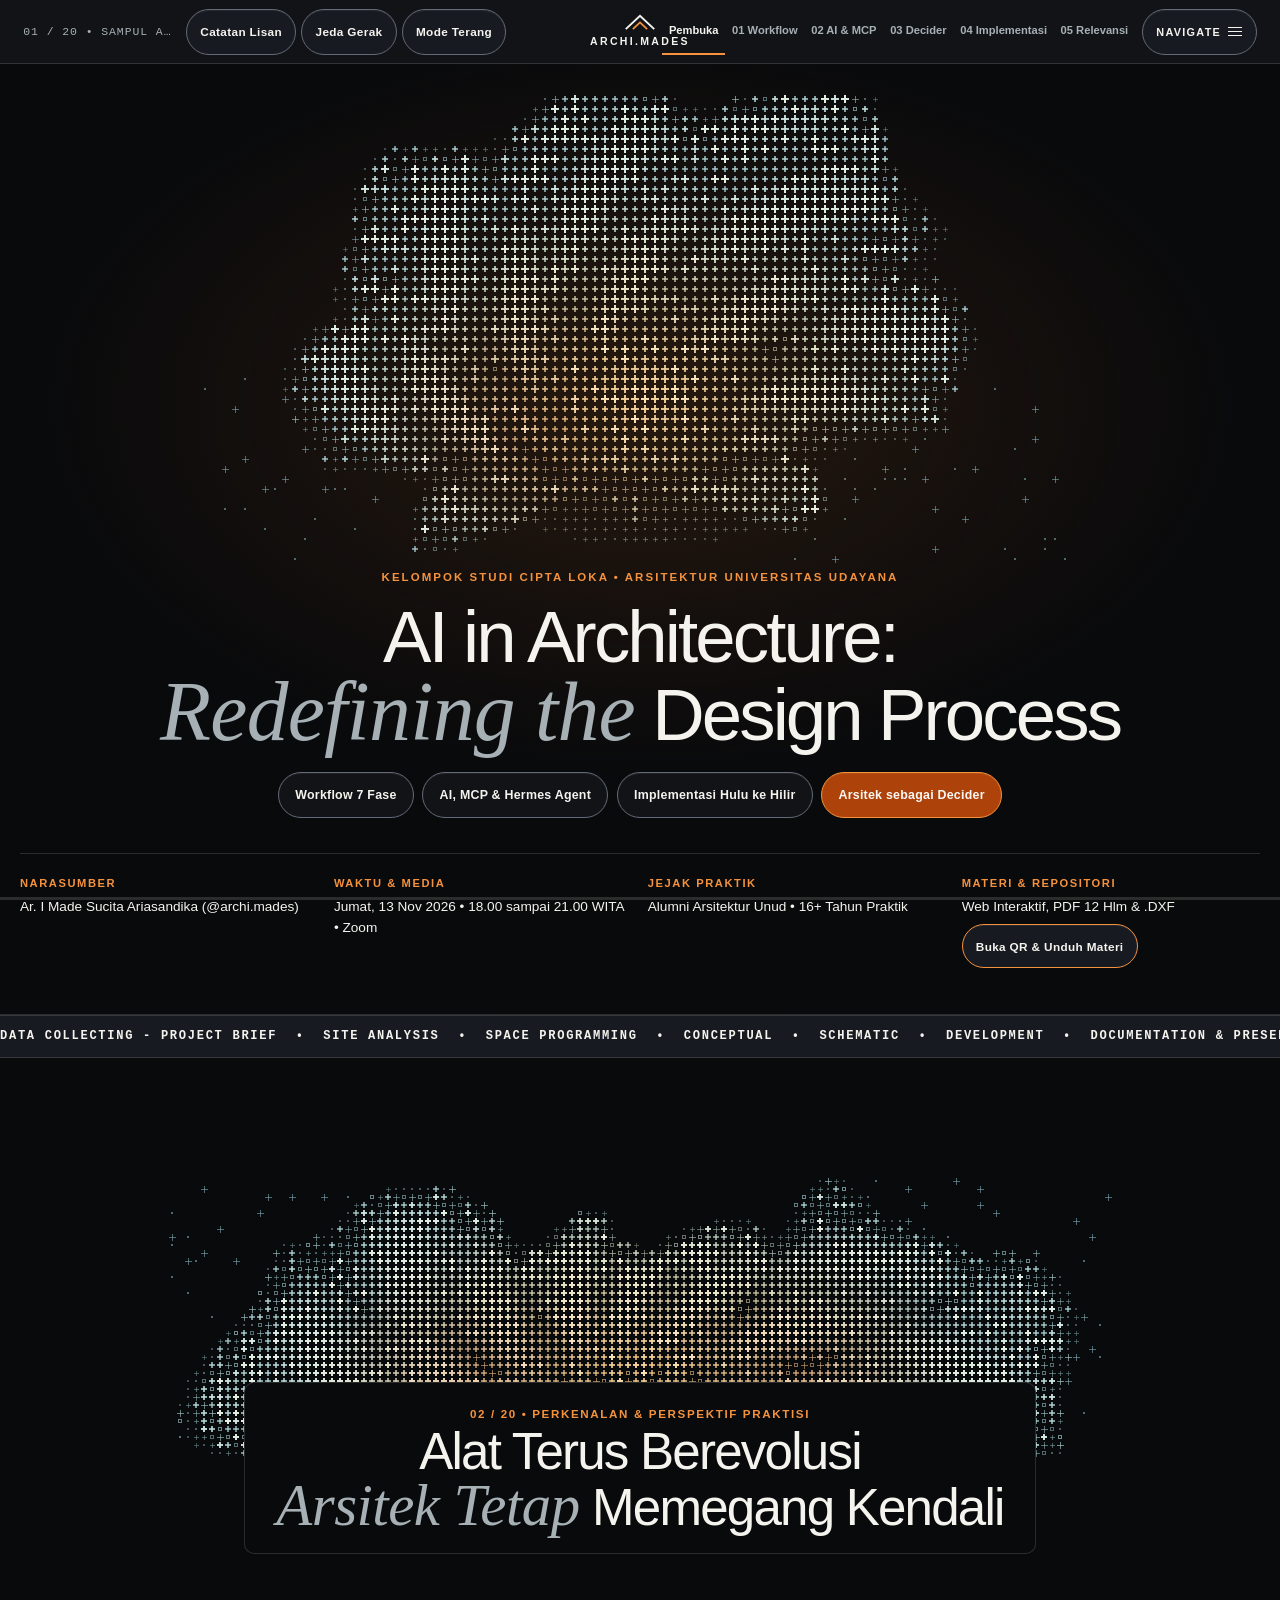
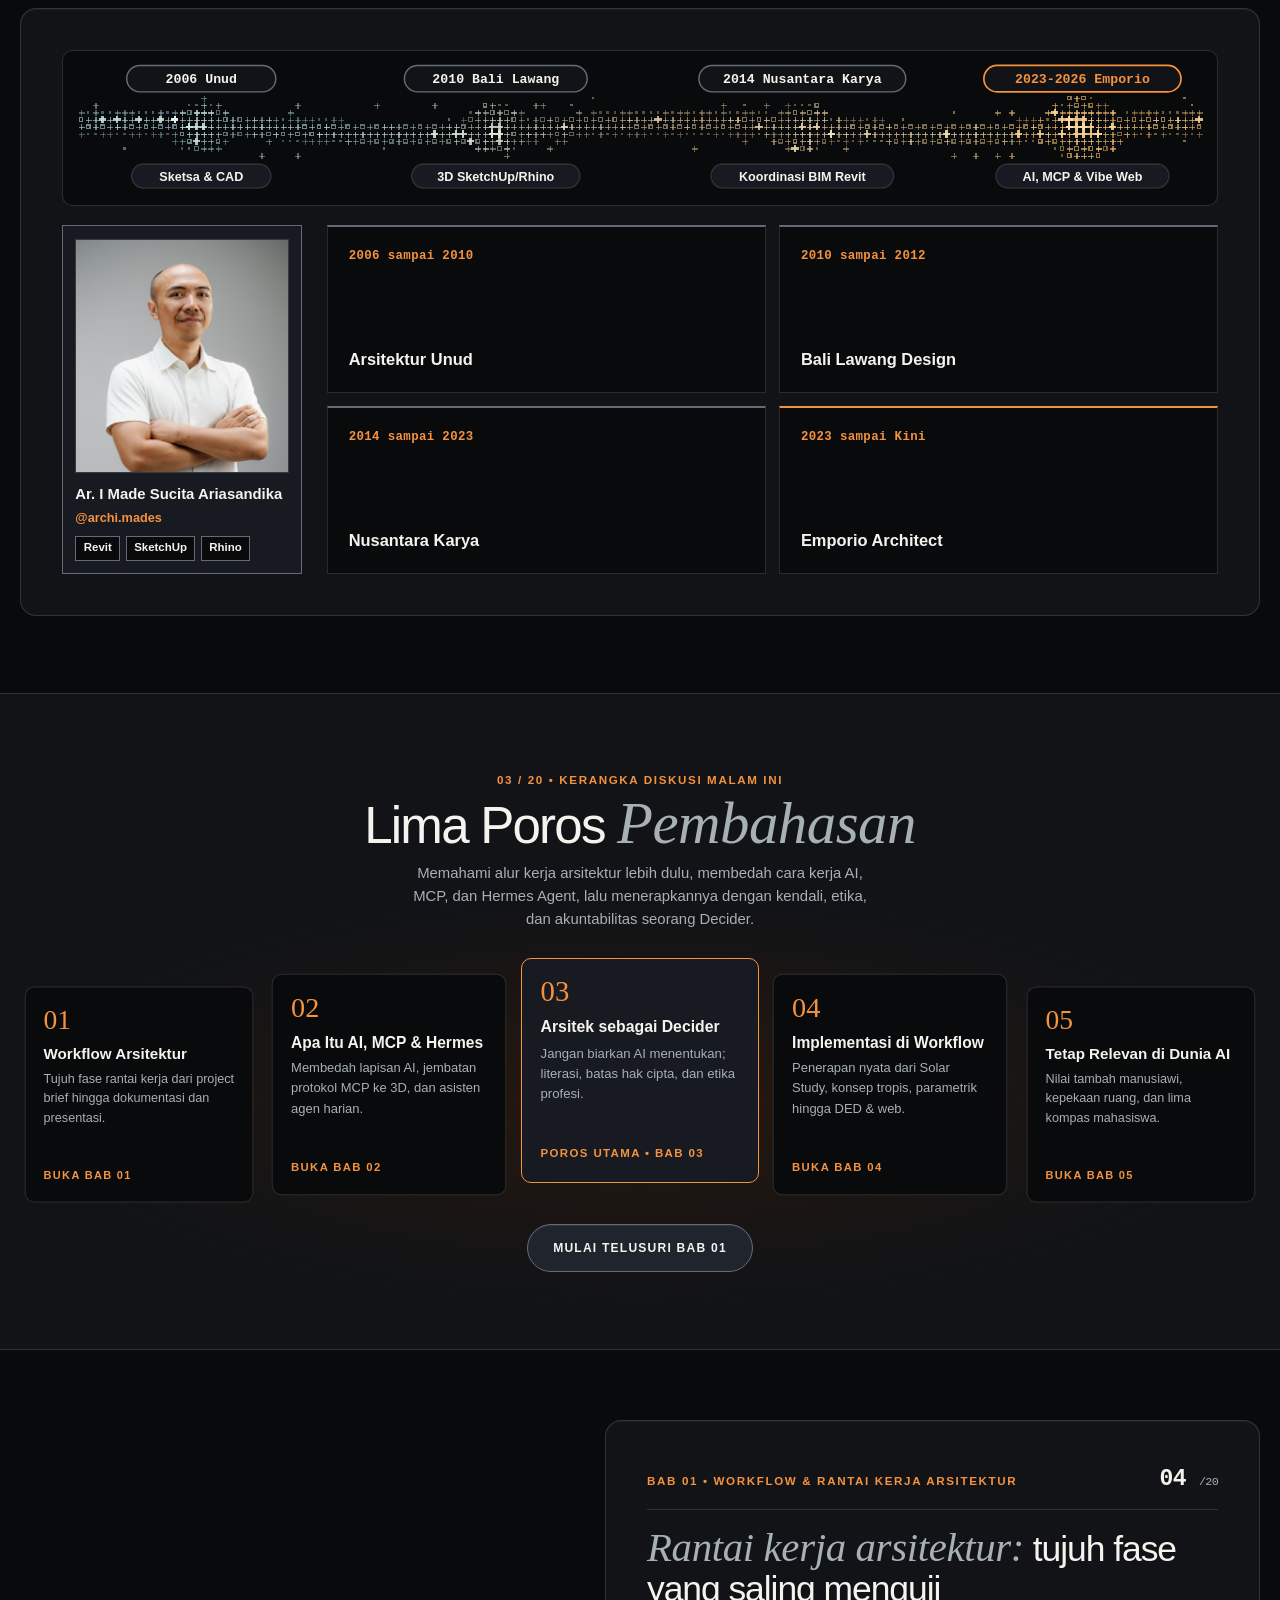
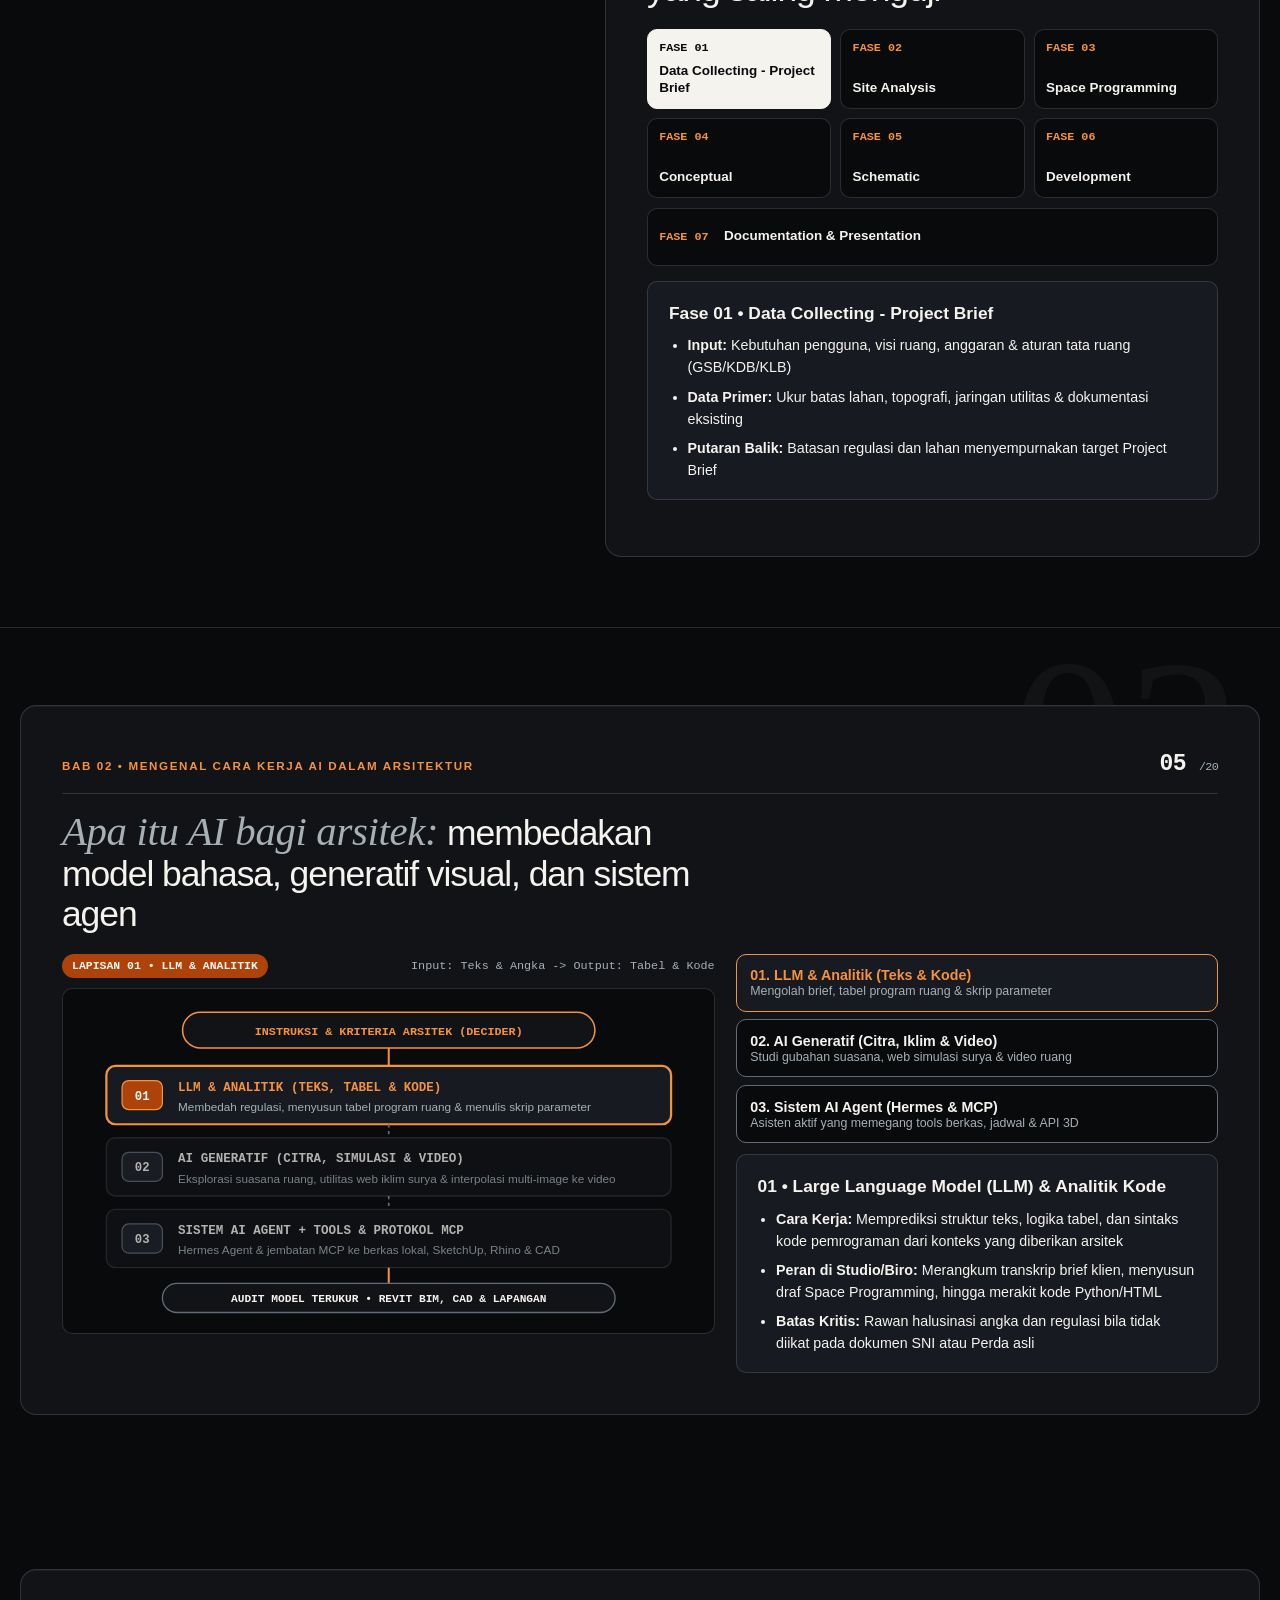
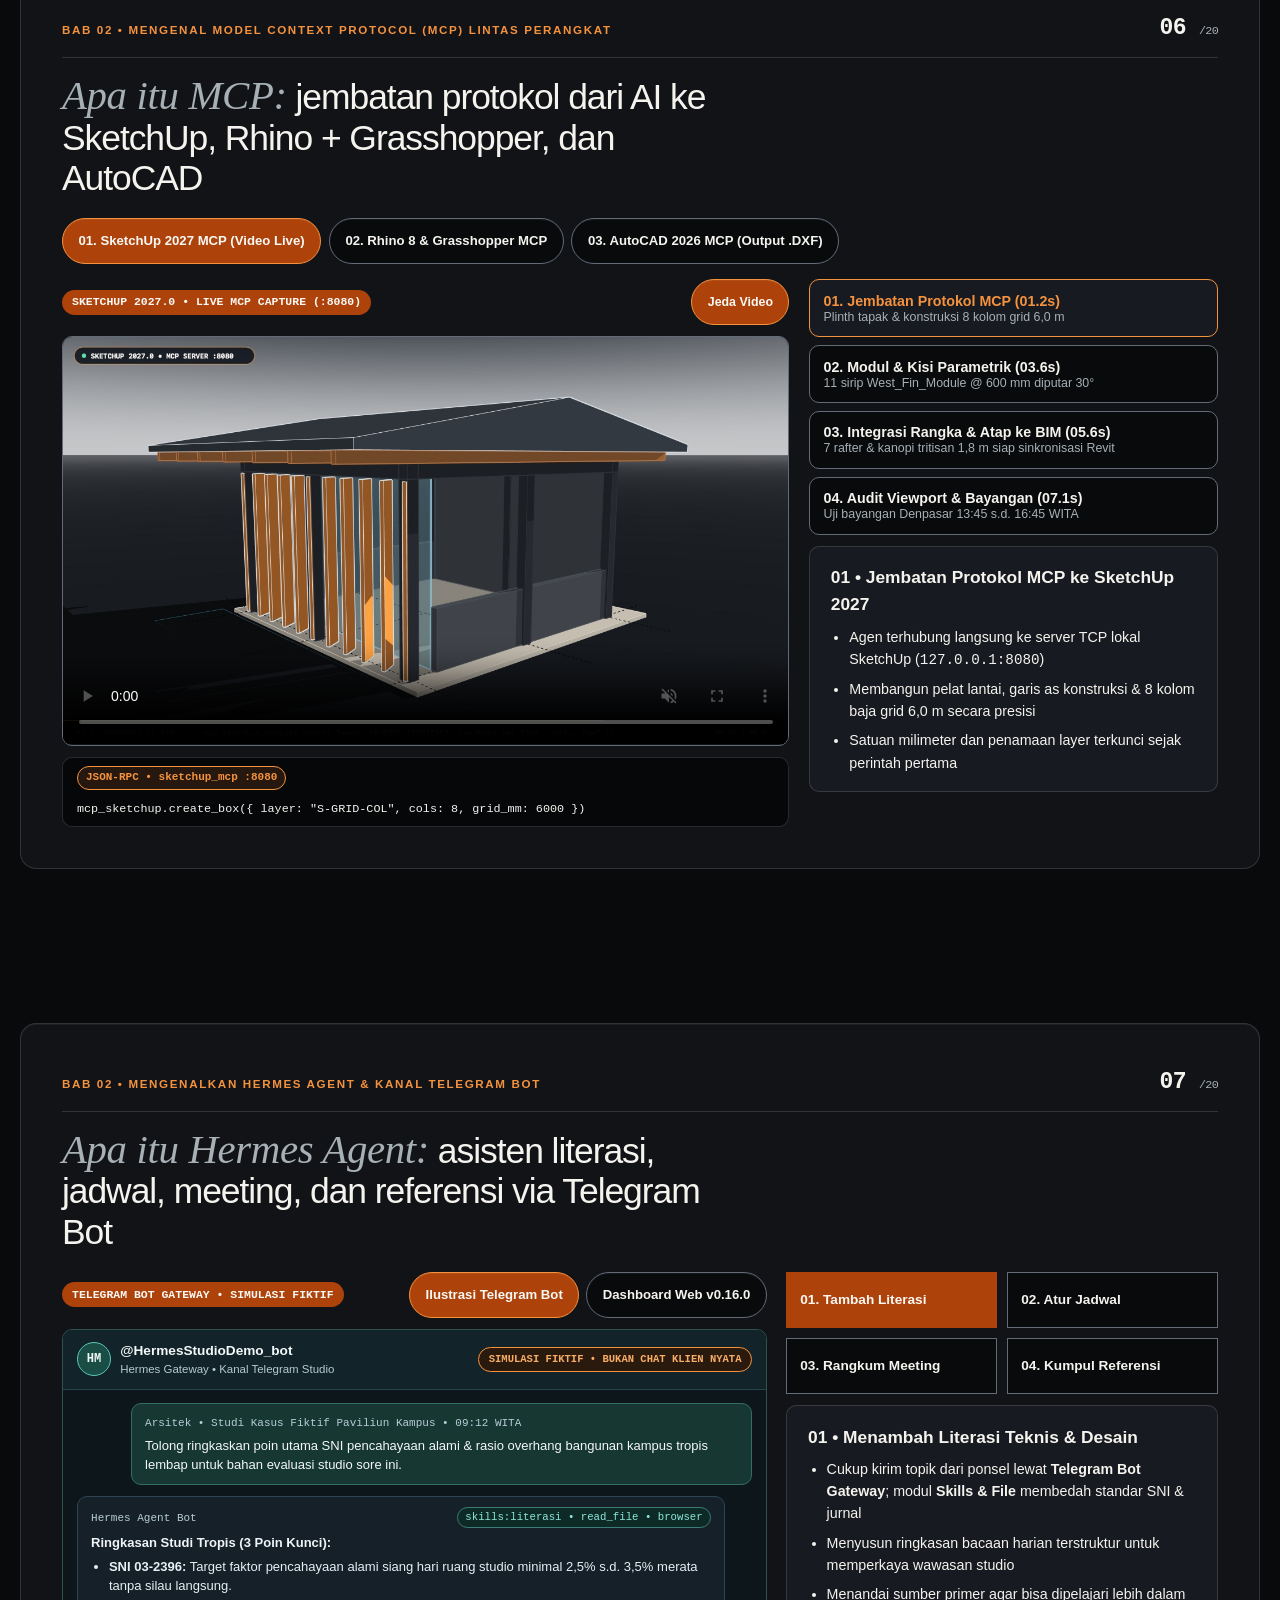
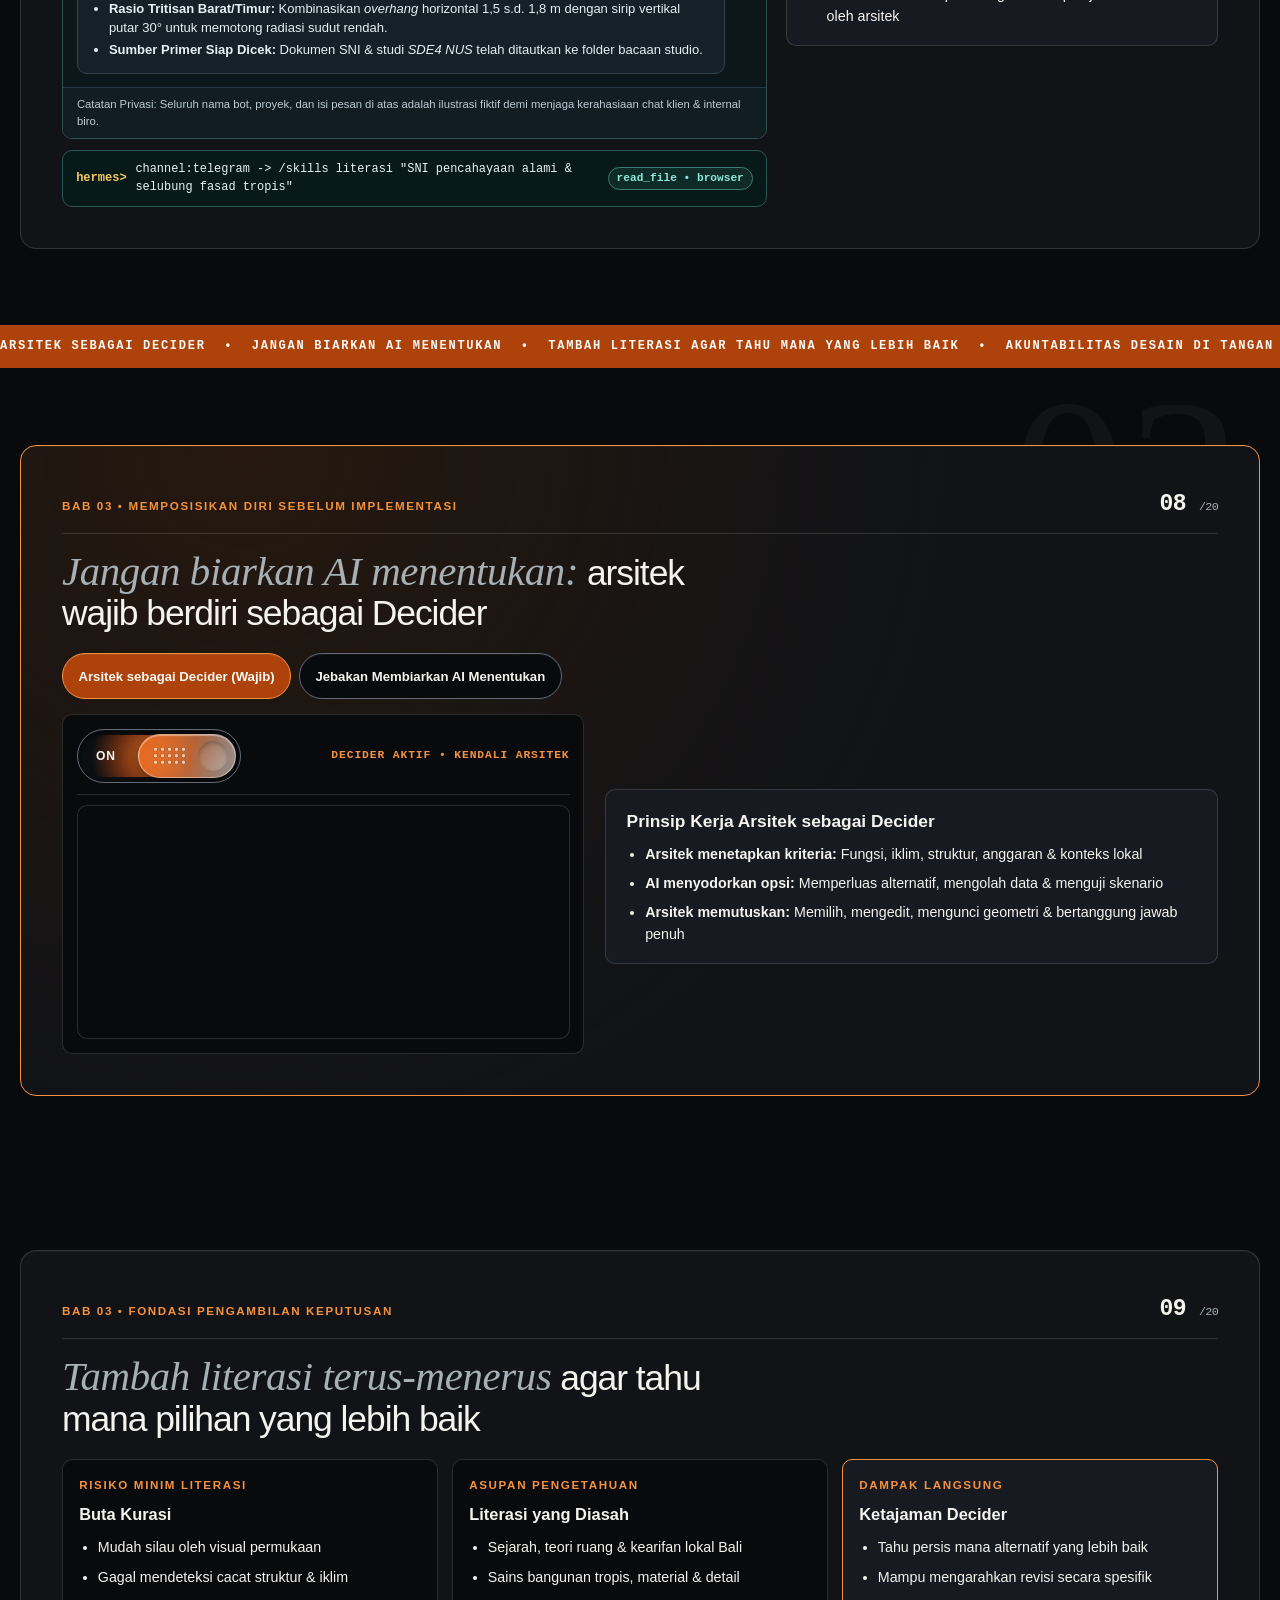
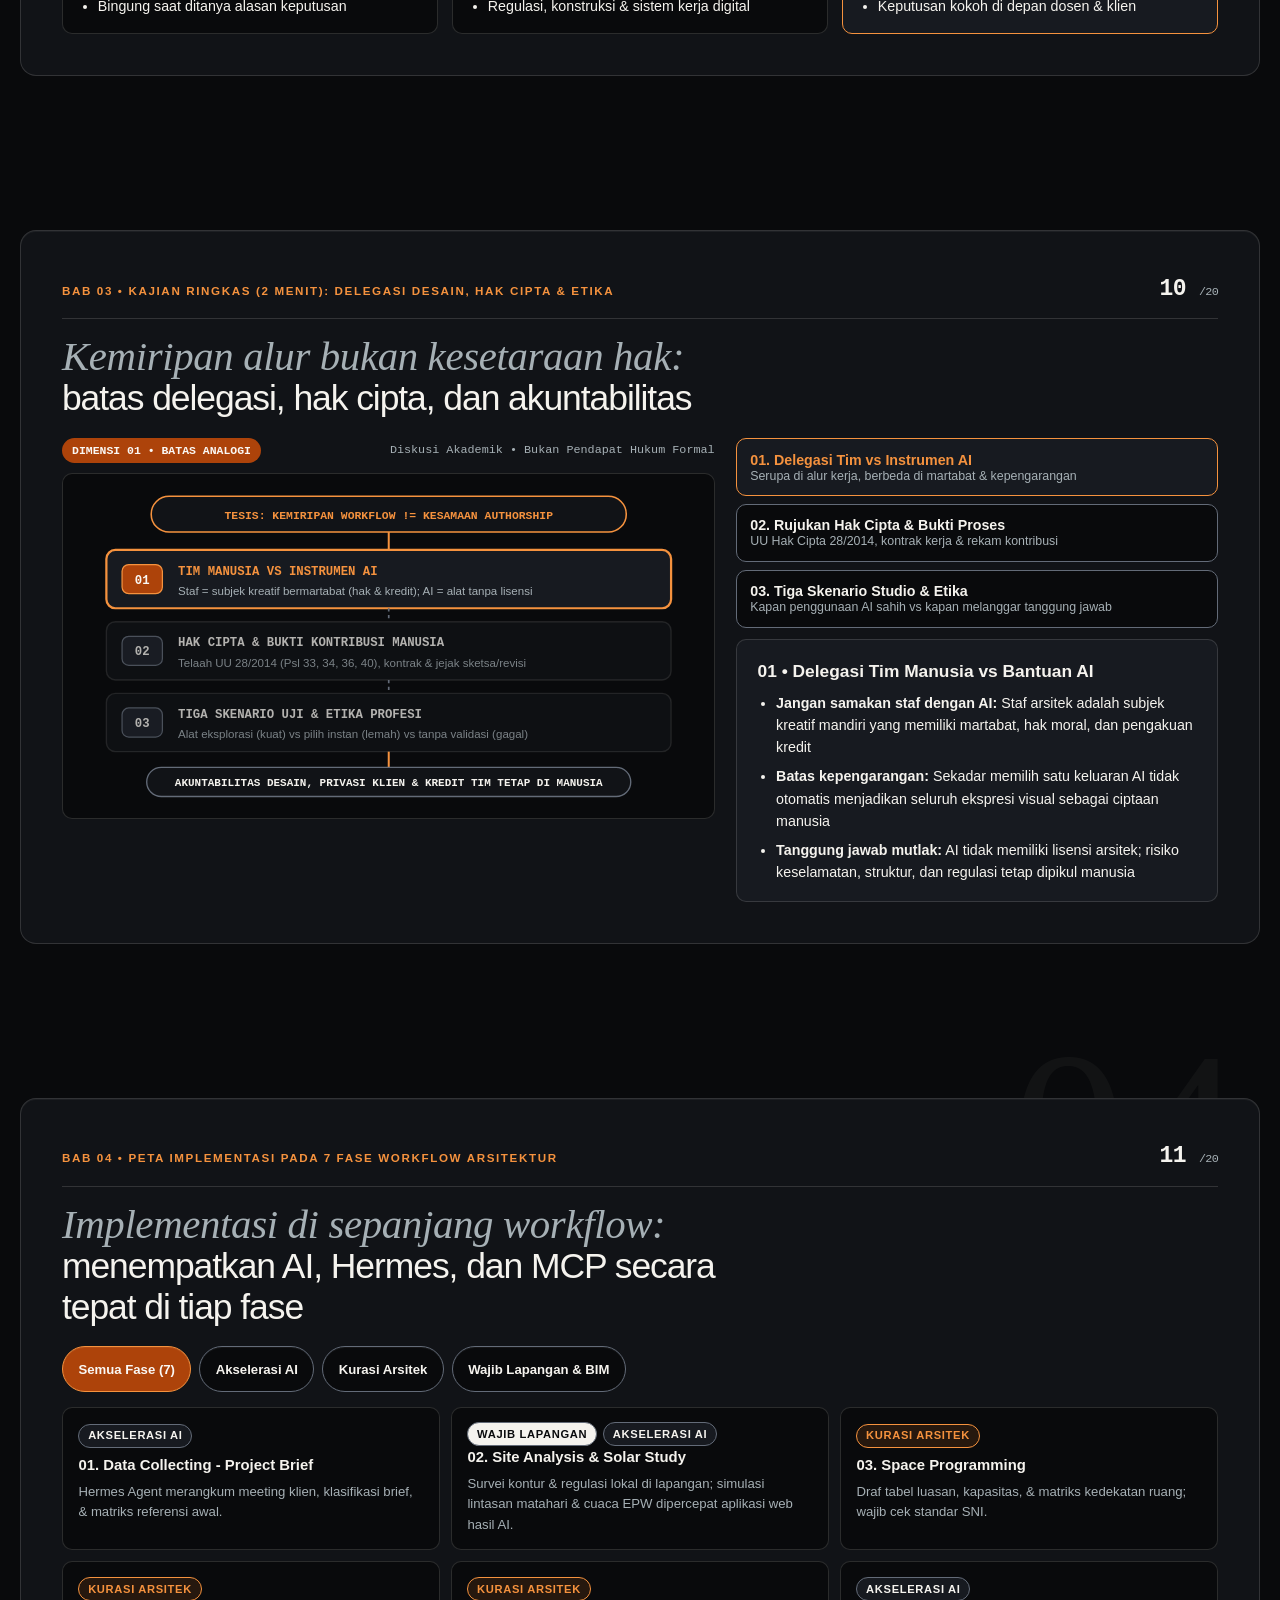
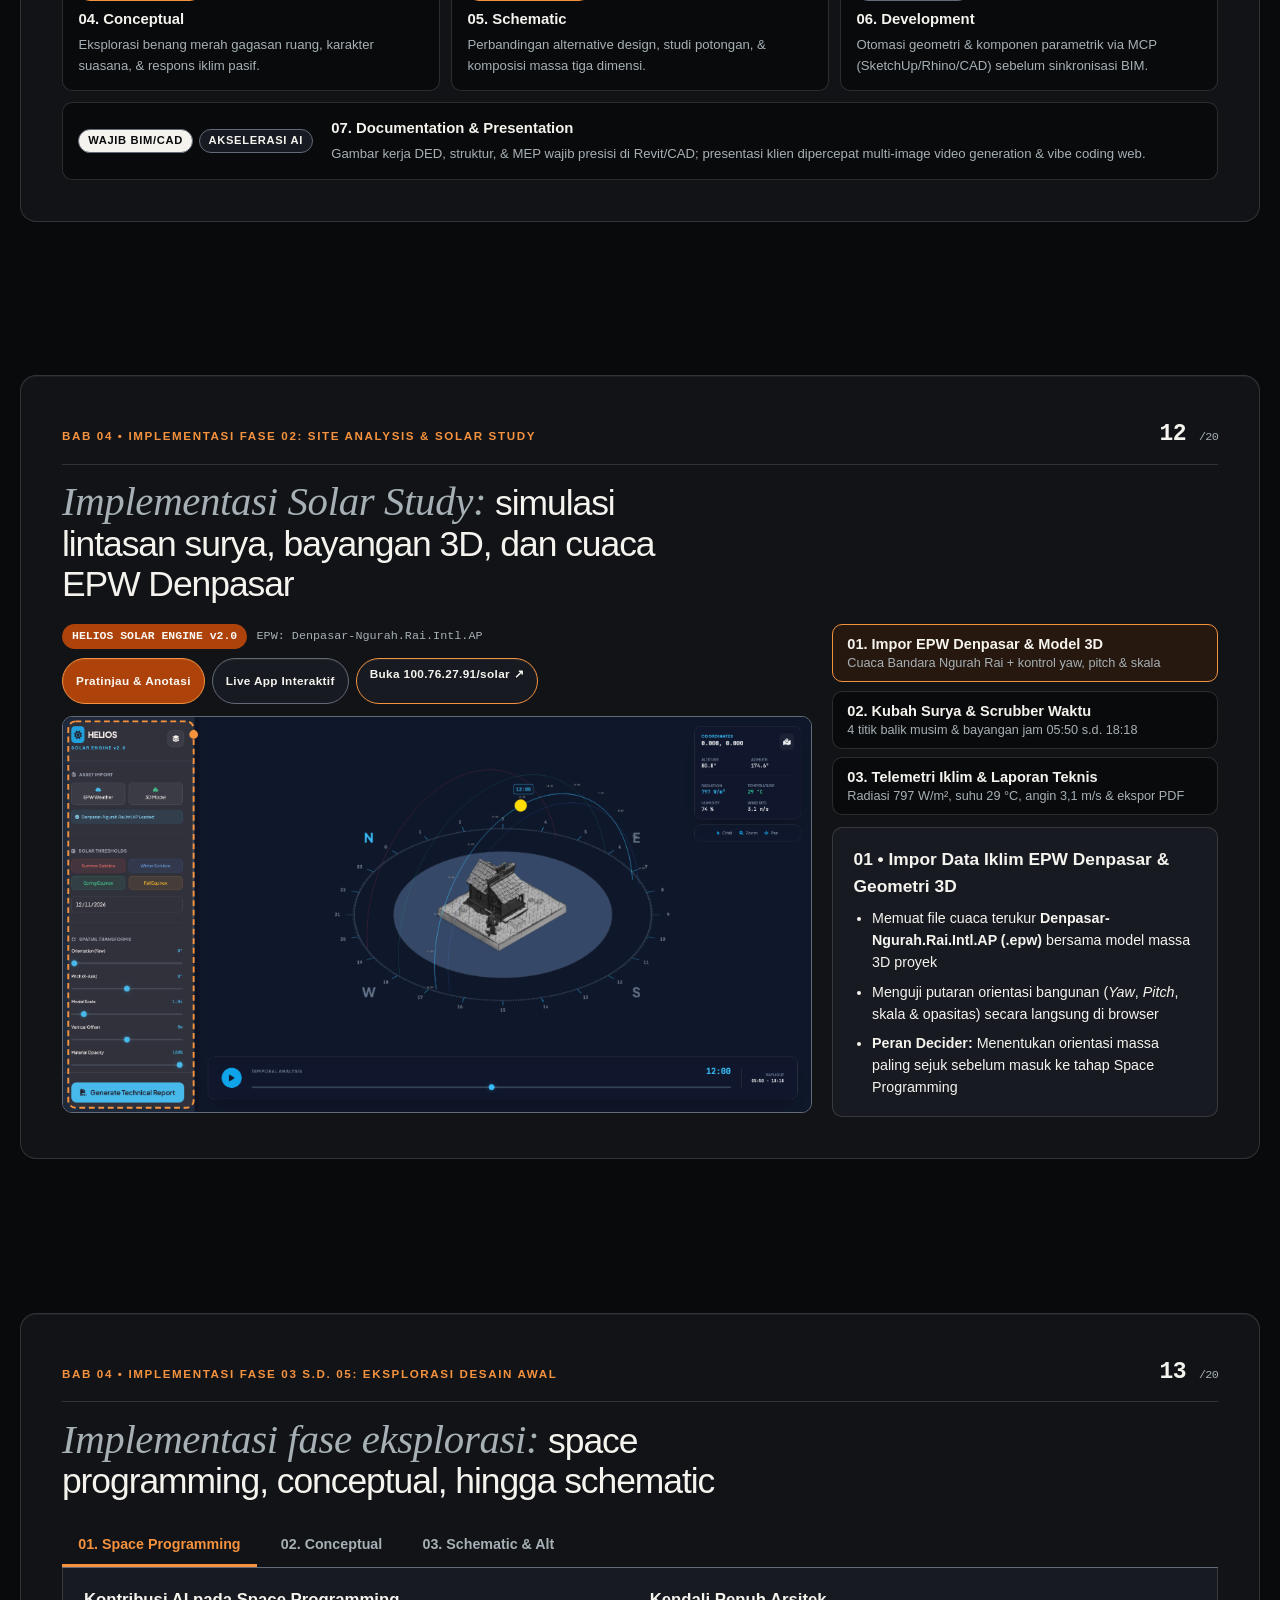
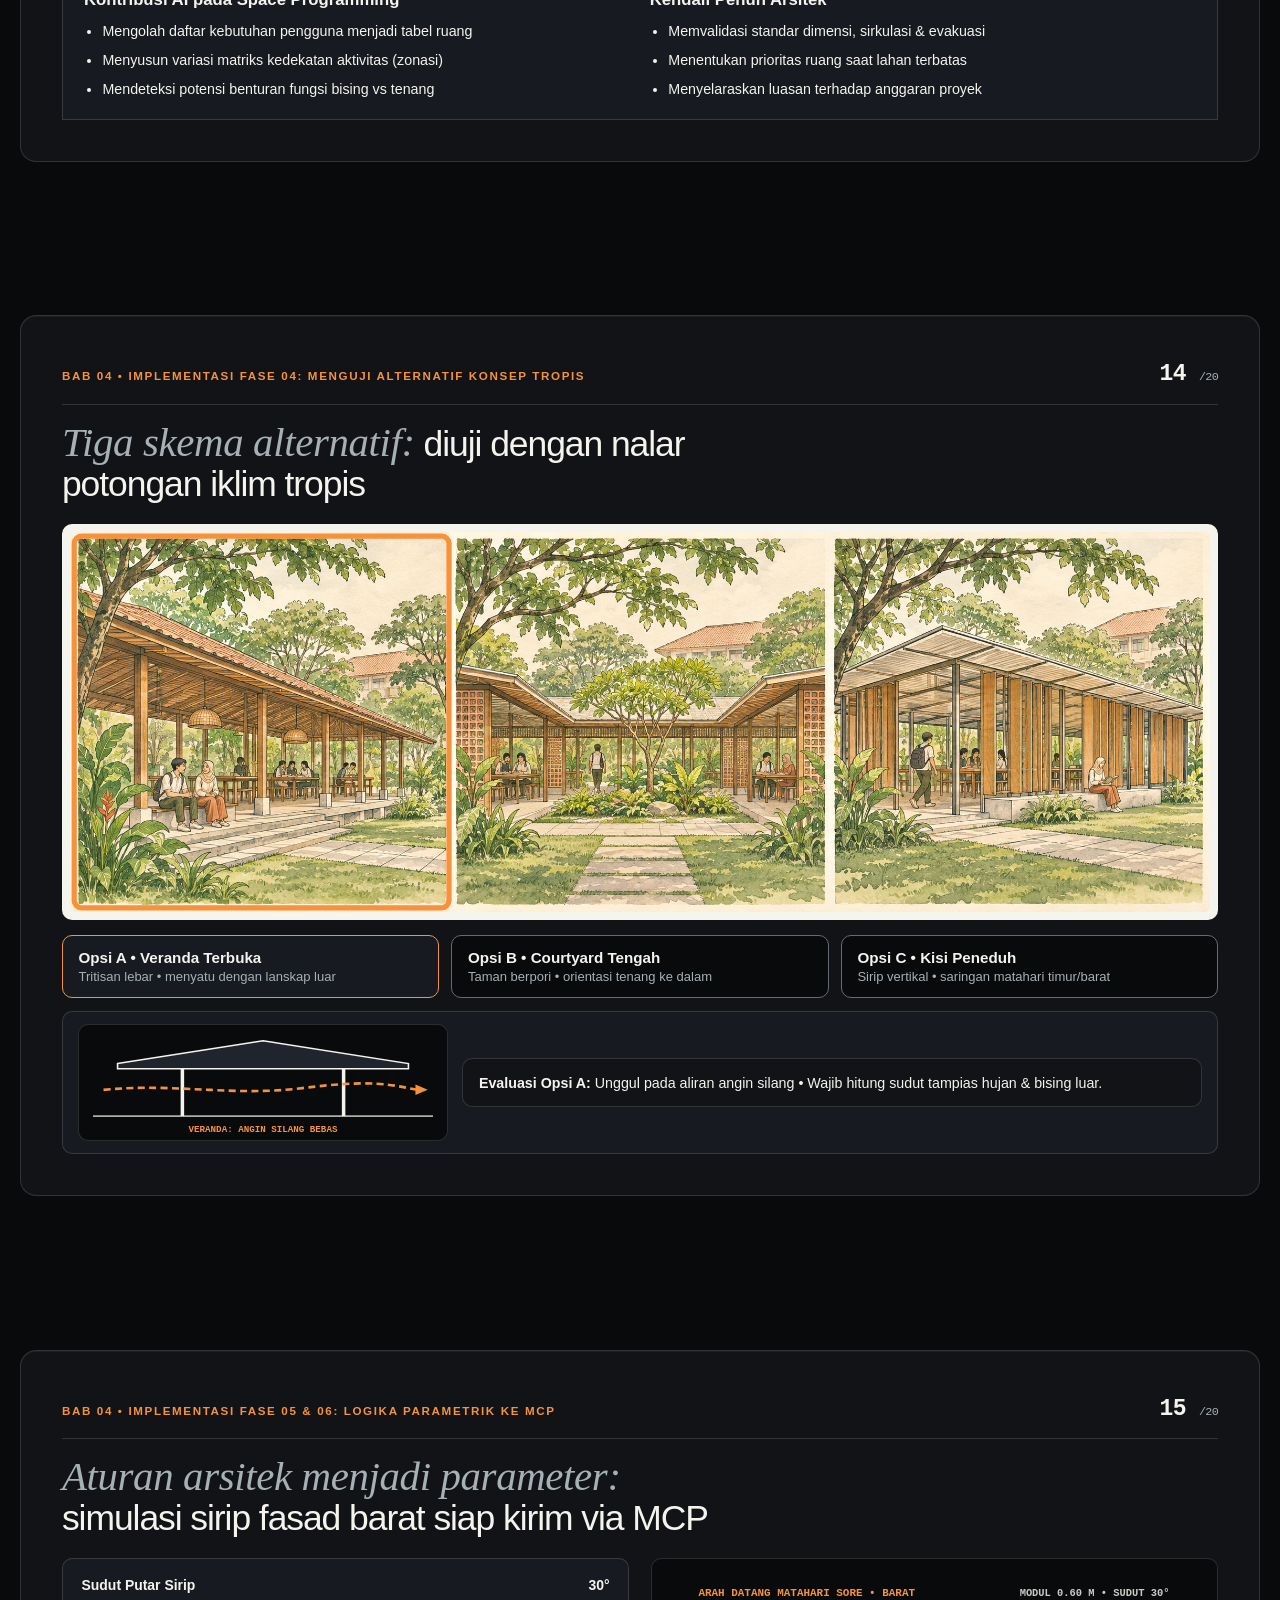
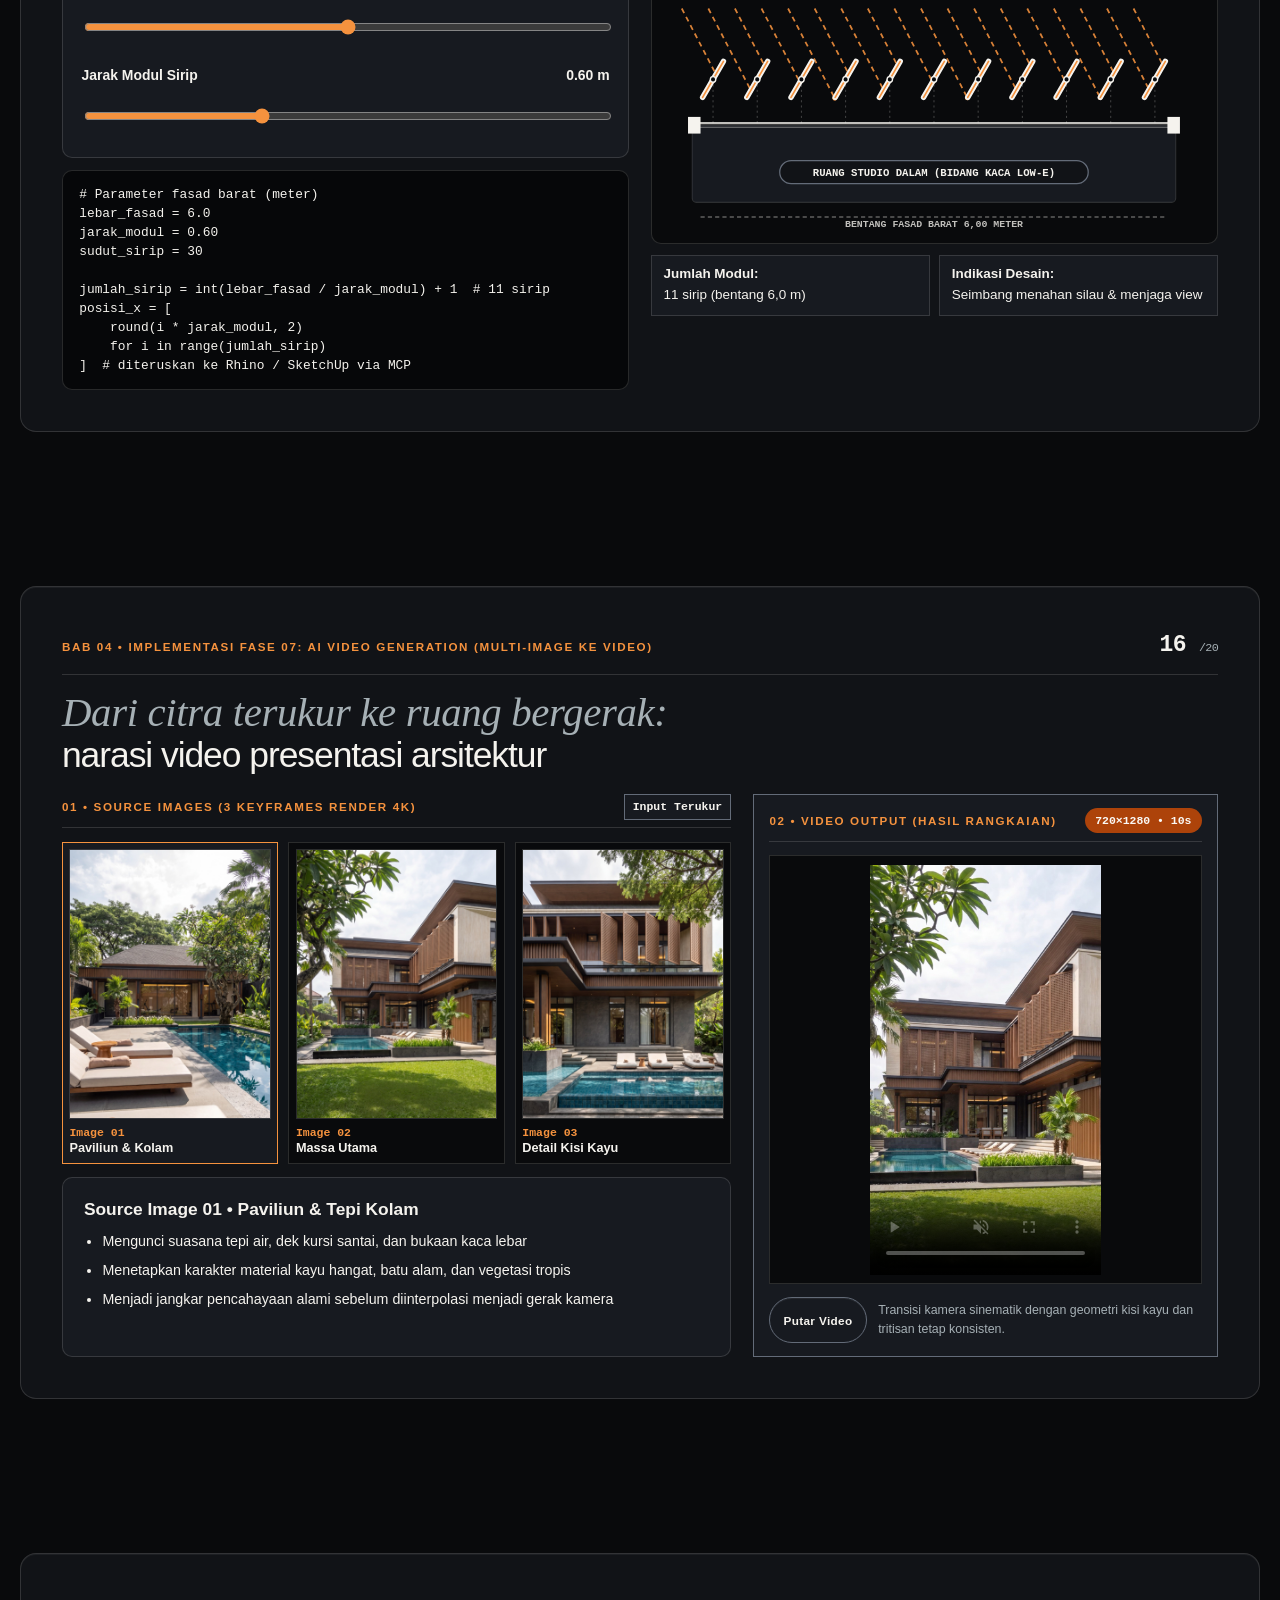
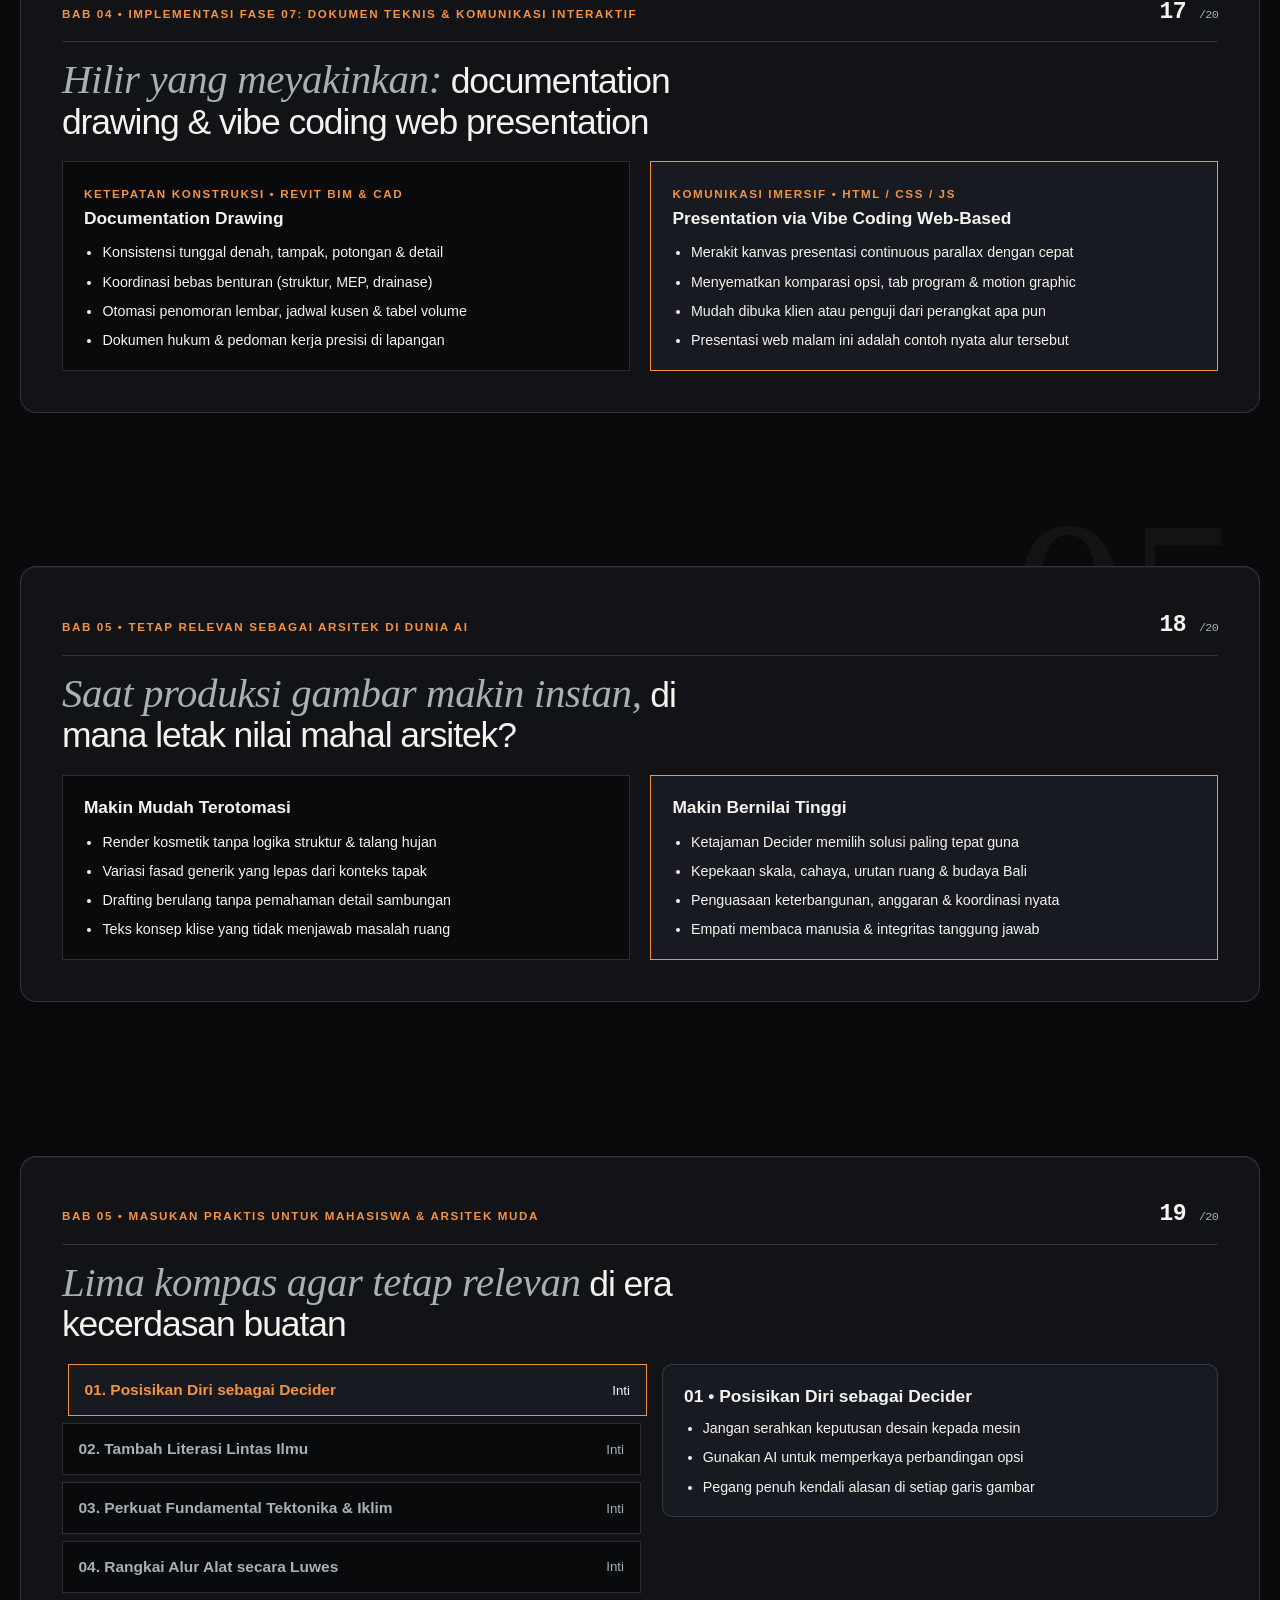
==== deck/index.html @ 79a36b80 "Initial release: AI in Architecture Udayana 2026 interactive web deck, 12-page PDF handbook, and MCP" ====
<!DOCTYPE html>
<html lang="id">
<head>
  <meta charset="UTF-8">
  <meta name="viewport" content="width=device-width, initial-scale=1.0">
  <meta name="color-scheme" content="dark">
  <script>
    try {
      const savedScheme = localStorage.getItem('color-scheme');
      if (savedScheme === 'light' || savedScheme === 'dark' || savedScheme === 'light dark') {
        document.querySelector('meta[name="color-scheme"]').content = savedScheme;
      }
    } catch (_) {}
  </script>
  <title>AI in Architecture: Redefining the Design Process | Ar. I Made Sucita Ariasandika</title>
  <link rel="stylesheet" href="styles.css">
</head>
<body>
  <a class="skip-link" href="#main-flow">Langsung ke alur materi</a>

  <!-- Minimalist 3-Cluster Atelier Top Chrome (`content-first-noise-reduction` & Forge Reference) -->
  <header class="site-topbar">
    <div class="topbar-left">
      <span class="live-section-readout" id="live-section-readout">01 / 20 • SAMPUL ACARA</span>
      <div class="quick-tools" role="group" aria-label="Kontrol cepat presentasi">
        <button type="button" class="chrome-btn" id="toggle-notes" popovertarget="notes-panel">Catatan Lisan</button>
        <button type="button" class="chrome-btn" id="motion-toggle" aria-pressed="false">Jeda Gerak</button>
        <button type="button" class="chrome-btn" id="theme-toggle" aria-label="Ganti skema warna terang atau gelap">
          <span class="theme-label-when-dark">Mode Terang</span>
          <span class="theme-label-when-light">Mode Gelap</span>
        </button>
      </div>
    </div>

    <a class="atelier-crest" href="#sec-01" aria-label="Kembali ke puncak halaman: Ar. I Made Sucita Ariasandika, Universitas Udayana">
      <svg class="crest-mark" viewBox="0 0 36 20" width="32" height="18" aria-hidden="true">
        <path d="M2 18 L18 3 L34 18" fill="none" stroke="currentColor" stroke-width="2.2" />
        <path d="M10 18 L18 10.5 L26 18" fill="none" stroke="var(--accent)" stroke-width="2" />
      </svg>
      <span class="crest-wordmark">ARCHI.MADES</span>
    </a>

    <div class="topbar-right">
      <nav class="chapter-nav" aria-label="Navigasi bab utama">
        <a class="chapter-link" href="#sec-01" aria-current="true">Pembuka</a>
        <a class="chapter-link" href="#sec-04">01 Workflow</a>
        <a class="chapter-link" href="#sec-05">02 AI &amp; MCP</a>
        <a class="chapter-link" href="#sec-08">03 Decider</a>
        <a class="chapter-link" href="#sec-11">04 Implementasi</a>
        <a class="chapter-link" href="#sec-18">05 Relevansi</a>
      </nav>
      <button type="button" class="navigate-trigger" id="drawer-open" aria-expanded="false" aria-controls="nav-drawer">
        <span>NAVIGATE</span>
        <span class="nav-bars" aria-hidden="true"></span>
      </button>
    </div>
  </header>

  <!-- Slide-In Atelier Navigation Drawer (`navigation-drawer` guide) -->
  <dialog class="atelier-drawer" id="nav-drawer" aria-labelledby="drawer-title">
    <div class="drawer-scroller">
      <div class="drawer-sheet">
        <div class="drawer-head">
          <div>
            <span class="meta-kicker">INDEKS ALUR WEBINAR • CIPTA LOKA UNUD</span>
            <h2 id="drawer-title">Peta 20 Bagian &amp; Sumber</h2>
          </div>
          <div class="drawer-head-actions">
            <button type="button" class="chrome-btn" id="open-qr">QR &amp; Unduh</button>
            <button type="button" class="chrome-btn" id="open-refs">Referensi</button>
            <button type="button" class="chrome-btn" id="drawer-close" autofocus>Tutup</button>
          </div>
        </div>
        <div class="drawer-body">
          <div class="overview-grid" id="overview-grid"></div>
        </div>
      </div>
    </div>
  </dialog>

  <main id="main-flow" tabindex="-1">

    <!-- SEC 01: GENERATIVE PIXEL-GLYPH ATELIER HERO STAGE -->
    <section id="sec-01" class="flow-band flow-band--hero parallax-stage" tabindex="-1"
      data-index="01" data-title="Sampul Acara"
      data-notes="Pembukaan (2 menit). Sapa panitia Kelompok Studi Cipta Loka, dosen, dan mahasiswa Arsitektur Universitas Udayana. Sampaikan alur diskusi malam ini: mulai dari perkenalan praktik, memahami rantai workflow arsitektur 7 fase, mengenal cara kerja AI, MCP, dan Hermes Agent, menetapkan prinsip Arsitek sebagai Decider, hingga melihat implementasi nyatanya dari hulu ke hilir.">

      <div class="band-container hero-atelier-stage">
        <!-- Monumental Pixel-Art Cross-Glyph (+ / ▫ / ·) Volumetric Sculpture + Mixed Editorial Manifesto -->
        <div class="parallax-layer parallax-layer--fore hero-heading-stack">
          <div class="glyph-stage-shell hero-glyph-shell" id="hero-glyph-shell" data-glyph-mode="3">
            <canvas id="hero-glyph-canvas" class="glyph-canvas" width="1040" height="500" aria-hidden="true"></canvas>
          </div>
          <p class="eyebrow-centered">KELOMPOK STUDI CIPTA LOKA • ARSITEKTUR UNIVERSITAS UDAYANA</p>
          <h1 class="hero-display">
            AI in Architecture:<br>
            <span class="tone-smoke">Redefining the</span> Design Process
          </h1>
          <ul class="point-pills point-pills--centered" aria-label="Empat pilar materi utama (klik untuk mengubah harmoni matriks visual)">
            <li><button type="button" class="hero-pillar-btn" data-glyph-preset="0" aria-pressed="false">Workflow 7 Fase</button></li>
            <li><button type="button" class="hero-pillar-btn" data-glyph-preset="1" aria-pressed="false">AI, MCP &amp; Hermes Agent</button></li>
            <li><button type="button" class="hero-pillar-btn" data-glyph-preset="2" aria-pressed="false">Implementasi Hulu ke Hilir</button></li>
            <li><button type="button" class="hero-pillar-btn" data-glyph-preset="3" aria-pressed="true">Arsitek sebagai Decider</button></li>
          </ul>
        </div>

        <!-- Reflective Studio Floor Metadata Strip -->
        <dl class="hero-datum-strip">
          <div>
            <dt>Narasumber</dt>
            <dd>Ar. I Made Sucita Ariasandika (@archi.mades)</dd>
          </div>
          <div>
            <dt>Waktu &amp; Media</dt>
            <dd>Jumat, 13 Nov 2026 • 18.00 sampai 21.00 WITA • Zoom</dd>
          </div>
          <div>
            <dt>Jejak Praktik</dt>
            <dd>Alumni Arsitektur Unud • 16+ Tahun Praktik</dd>
          </div>
          <div>
            <dt>Materi &amp; Repositori</dt>
            <dd class="hero-datum-dd-actions">
              <span>Web Interaktif, PDF 12 Hlm &amp; .DXF</span>
              <button type="button" class="chrome-btn hero-qr-btn" id="hero-open-qr">Buka QR &amp; Unduh Materi</button>
            </dd>
          </div>
        </dl>
      </div>
    </section>

    <!-- Scroll-Driven Kinetic Datum Ribbon 01 -->
    <div class="kinetic-ribbon-wrap" aria-hidden="true">
      <div class="kinetic-ribbon kinetic-ribbon--left">
        <span>DATA COLLECTING - PROJECT BRIEF</span><span>•</span>
        <span>SITE ANALYSIS</span><span>•</span>
        <span>SPACE PROGRAMMING</span><span>•</span>
        <span>CONCEPTUAL</span><span>•</span>
        <span>SCHEMATIC</span><span>•</span>
        <span>DEVELOPMENT</span><span>•</span>
        <span>DOCUMENTATION &amp; PRESENTATION</span>
      </div>
    </div>

    <!-- SEC 02: PARALLAX FAN-OUT MOSAIC & CAREER TRAJECTORY -->
    <section id="sec-02" class="flow-band parallax-stage scroll-reveal-section" tabindex="-1"
      data-index="02" data-title="Jejak Praktik & Evolusi Alat"
      data-notes="Perkenalan & CV (2.5 menit). Ceritakan masa kuliah di Arsitektur Unud (2006 sampai 2010), lalu perjalanan praktik di Bali Lawang Design, Nusantara Karya, hingga Emporio Architect. Tekankan bahwa alat terus berubah dari sketsa dan CAD menuju BIM, MCP, dan AI, tetapi kita tetap memegang kendali penuh merancang ruang untuk manusia.">

      <div class="band-container">
        <!-- Centered Manifesto Over Volumetric Cross-Glyph Horizon Sculpture -->
        <div class="mosaic-manifesto-stage">
          <div class="mosaic-glyph-shell" id="mosaic-glyph-shell" aria-hidden="true">
            <canvas id="mosaic-glyph-canvas" class="mosaic-glyph-canvas" width="960" height="300"></canvas>
          </div>

          <div class="manifesto-overlay">
            <span class="meta-kicker">02 / 20 • PERKENALAN &amp; PERSPEKTIF PRAKTISI</span>
            <h2 class="display-serif-lg">
              Alat Terus Berevolusi<br>
              <span class="tone-smoke">Arsitek Tetap</span> Memegang Kendali
            </h2>
          </div>
        </div>

        <div class="section-plate">
          <!-- Motion Graphic: Volumetric Cross-Glyph Career Trajectory Wave with Solid Readable Capsules -->
          <div class="mg-timeline-banner career-glyph-shell" id="career-glyph-shell" aria-hidden="true">
            <canvas id="career-glyph-canvas" class="career-glyph-canvas" width="960" height="128"></canvas>
            <svg viewBox="0 0 960 128" width="960" height="128" class="career-glyph-labels">
              <g transform="translate(115,64)">
                <rect x="-62" y="-52" width="124" height="22" rx="11" class="mg-svg-pill" />
                <text y="-37" text-anchor="middle" fill="currentColor" font-family="var(--font-mono)" font-size="11" font-weight="700">2006 Unud</text>
                <rect x="-58" y="30" width="116" height="20" rx="10" class="mg-svg-pill mg-svg-pill--sub" />
                <text y="44" text-anchor="middle" fill="currentColor" font-size="10.5" font-weight="600">Sketsa &amp; CAD</text>
              </g>
              <g transform="translate(360,64)">
                <rect x="-76" y="-52" width="152" height="22" rx="11" class="mg-svg-pill" />
                <text y="-37" text-anchor="middle" fill="currentColor" font-family="var(--font-mono)" font-size="11" font-weight="700">2010 Bali Lawang</text>
                <rect x="-70" y="30" width="140" height="20" rx="10" class="mg-svg-pill mg-svg-pill--sub" />
                <text y="44" text-anchor="middle" fill="currentColor" font-size="10.5" font-weight="600">3D SketchUp/Rhino</text>
              </g>
              <g transform="translate(615,64)">
                <rect x="-86" y="-52" width="172" height="22" rx="11" class="mg-svg-pill" />
                <text y="-37" text-anchor="middle" fill="currentColor" font-family="var(--font-mono)" font-size="11" font-weight="700">2014 Nusantara Karya</text>
                <rect x="-76" y="30" width="152" height="20" rx="10" class="mg-svg-pill mg-svg-pill--sub" />
                <text y="44" text-anchor="middle" fill="currentColor" font-size="10.5" font-weight="600">Koordinasi BIM Revit</text>
              </g>
              <g transform="translate(848,64)">
                <rect x="-82" y="-52" width="164" height="22" rx="11" class="mg-svg-pill mg-svg-pill--accent" />
                <text y="-37" text-anchor="middle" fill="var(--accent)" font-family="var(--font-mono)" font-size="11" font-weight="700">2023-2026 Emporio</text>
                <rect x="-72" y="30" width="144" height="20" rx="10" class="mg-svg-pill mg-svg-pill--sub" />
                <text y="44" text-anchor="middle" fill="currentColor" font-size="10.5" font-weight="600">AI, MCP &amp; Vibe Web</text>
              </g>
            </svg>
          </div>

          <div class="bio-layout">
            <aside class="portrait-card parallax-layer parallax-layer--mid">
              <img src="assets/speaker-portrait.png" width="900" height="1020" loading="lazy" alt="Potret Ar. I Made Sucita Ariasandika">
              <div>
                <p class="portrait-name">Ar. I Made Sucita Ariasandika</p>
                <p class="portrait-handle">@archi.mades</p>
                <ul class="skill-tags" aria-label="Perangkat kerja utama">
                  <li>Revit</li>
                  <li>SketchUp</li>
                  <li>Rhino</li>
                </ul>
              </div>
            </aside>

            <ul class="career-milestones">
              <li><strong>2006 sampai 2010</strong><span>Arsitektur Unud</span></li>
              <li><strong>2010 sampai 2012</strong><span>Bali Lawang Design</span></li>
              <li><strong>2014 sampai 2023</strong><span>Nusantara Karya</span></li>
              <li><strong>2023 sampai Kini</strong><span>Emporio Architect</span></li>
            </ul>
          </div>
        </div>
      </div>
    </section>

    <!-- SEC 03: SYMMETRICAL 5-PILLAR PERSPECTIVE LINEUP -->
    <section id="sec-03" class="flow-band flow-band--fleet scroll-reveal-section" tabindex="-1"
      data-index="03" data-title="Lima Fokus Pembahasan"
      data-notes="2 menit. Tunjukkan alur 5 bab malam ini yang mengalir runtut: (1) Workflow Arsitektur 7 Fase, (2) Mengenal apa itu AI, MCP, dan Hermes Agent, (3) Prinsip Arsitek sebagai Decider di poros tengah, (4) Implementasi nyata di sepanjang workflow arsitektur, dan (5) Kompas agar tetap relevan di dunia AI.">
      <div class="band-container">
        <div class="fleet-header">
          <span class="meta-kicker">03 / 20 • KERANGKA DISKUSI MALAM INI</span>
          <h2 class="display-serif-lg">
            Lima Poros <span class="tone-smoke">Pembahasan</span>
          </h2>
          <p class="fleet-sub">Memahami alur kerja arsitektur lebih dulu, membedah cara kerja AI, MCP, dan Hermes Agent, lalu menerapkannya dengan kendali, etika, dan akuntabilitas seorang Decider.</p>
        </div>

        <div class="agenda-index agenda-index--perspective">
          <a class="agenda-card agenda-card--outer" href="#sec-04">
            <div>
              <span class="agenda-num">01</span>
              <h3>Workflow Arsitektur</h3>
              <p>Tujuh fase rantai kerja dari project brief hingga dokumentasi dan presentasi.</p>
            </div>
            <span class="agenda-jump-hint">Buka Bab 01</span>
          </a>

          <a class="agenda-card agenda-card--inner" href="#sec-05">
            <div>
              <span class="agenda-num">02</span>
              <h3>Apa Itu AI, MCP &amp; Hermes</h3>
              <p>Membedah lapisan AI, jembatan protokol MCP ke 3D, dan asisten agen harian.</p>
            </div>
            <span class="agenda-jump-hint">Buka Bab 02</span>
          </a>

          <a class="agenda-card agenda-card--centerpiece" href="#sec-08">
            <div>
              <span class="agenda-num">03</span>
              <h3>Arsitek sebagai Decider</h3>
              <p>Jangan biarkan AI menentukan; literasi, batas hak cipta, dan etika profesi.</p>
            </div>
            <span class="agenda-jump-hint">Poros Utama • Bab 03</span>
          </a>

          <a class="agenda-card agenda-card--inner" href="#sec-11">
            <div>
              <span class="agenda-num">04</span>
              <h3>Implementasi di Workflow</h3>
              <p>Penerapan nyata dari Solar Study, konsep tropis, parametrik hingga DED &amp; web.</p>
            </div>
            <span class="agenda-jump-hint">Buka Bab 04</span>
          </a>

          <a class="agenda-card agenda-card--outer" href="#sec-18">
            <div>
              <span class="agenda-num">05</span>
              <h3>Tetap Relevan di Dunia AI</h3>
              <p>Nilai tambah manusiawi, kepekaan ruang, dan lima kompas mahasiswa.</p>
            </div>
            <span class="agenda-jump-hint">Buka Bab 05</span>
          </a>
        </div>

        <div class="fleet-cta-row">
          <a class="atelier-bracket-btn" href="#sec-04">MULAI TELUSURI BAB 01</a>
        </div>
      </div>
    </section>

    <!-- BAND 02: BAB 01 WORKFLOW ARSITEKTUR END-TO-END (SEC 04, 7-Phase Iterative Loop) -->
    <div class="scrolly-region">
      <div class="band-container scrolly-split">
        <!-- Sticky Left Atelier Panel (`scrollytelling` guide) -->
        <aside class="scrolly-sticky-stage" aria-label="Visualisasi gerak rantai tujuh fase arsitektur">
          <div class="mg-stage-card" id="bab1-mg-stage" data-active-scene="0" data-active-stage="0">
            <div class="mg-stage-header">
              <span class="meta-kicker" id="bab1-mg-kicker">MOTION DIAGRAM • RANTAI ITERATIF</span>
              <span class="mg-state-pill" id="bab1-mg-badge">Fase 01 / 07</span>
            </div>

            <div class="bab1-pixel-shell" id="bab1-pixel-shell">
              <canvas id="bab1-pixel-canvas" class="bab1-pixel-canvas" width="460" height="360" aria-hidden="true"></canvas>
              <svg id="bab1-mg-svg" viewBox="0 0 460 360" width="460" height="360" class="mg-architectural-svg mg-architectural-svg--pixel" role="img"
                aria-label="Diagram matriks glif silang volumetrik rantai tujuh fase arsitektur: Fase 01 Data Collecting - Project Brief sedang aktif.">
                <!-- Scene 0: Volumetric Cross-Glyph Ring with High-Contrast Solid Pill Badges -->
                <g class="mg-scene mg-scene--0">
                  <circle id="mg-loop-progress" cx="230" cy="180" r="118" pathLength="700" fill="none" opacity="0" />
                  <path id="mg-feedback-path" d="M 287.5 121.6 A 82 82 0 0 0 239.8 98.6" fill="none" opacity="0" />
                  <polygon id="mg-feedback-head" points="239.8,98.6 248.1,95.4 247.1,103.7" opacity="0" />

                  <g class="mg-loop-node" data-mg-node="0" data-state="active" transform="translate(230,62)">
                    <circle class="mg-node-disc" r="15" />
                    <text class="mg-node-num" dy="4" text-anchor="middle" font-family="var(--font-mono)" font-size="11.5" font-weight="700">01</text>
                    <rect class="mg-label-pill" x="-54" y="-42" width="108" height="20" rx="10" />
                    <text class="mg-node-label" y="-29" text-anchor="middle" font-family="var(--font-mono)" font-size="10" font-weight="700">DATA &amp; BRIEF</text>
                  </g>
                  <g class="mg-loop-node" data-mg-node="1" data-state="upcoming" transform="translate(322,106)">
                    <circle class="mg-node-disc" r="15" />
                    <text class="mg-node-num" dy="4" text-anchor="middle" font-family="var(--font-mono)" font-size="11.5" font-weight="700">02</text>
                    <rect class="mg-label-pill" x="20" y="-10" width="106" height="20" rx="10" />
                    <text class="mg-node-label" x="73" dy="3.5" text-anchor="middle" font-family="var(--font-mono)" font-size="10" font-weight="700">SITE ANALYSIS</text>
                  </g>
                  <g class="mg-loop-node" data-mg-node="2" data-state="upcoming" transform="translate(345,206)">
                    <circle class="mg-node-disc" r="15" />
                    <text class="mg-node-num" dy="4" text-anchor="middle" font-family="var(--font-mono)" font-size="11.5" font-weight="700">03</text>
                    <rect class="mg-label-pill" x="18" y="-10" width="94" height="20" rx="10" />
                    <text class="mg-node-label" x="65" dy="3.5" text-anchor="middle" font-family="var(--font-mono)" font-size="10" font-weight="700">PROGRAMMING</text>
                  </g>
                  <g class="mg-loop-node" data-mg-node="3" data-state="upcoming" transform="translate(281,286)">
                    <circle class="mg-node-disc" r="15" />
                    <text class="mg-node-num" dy="4" text-anchor="middle" font-family="var(--font-mono)" font-size="11.5" font-weight="700">04</text>
                    <rect class="mg-label-pill" x="-46" y="21" width="92" height="20" rx="10" />
                    <text class="mg-node-label" y="34.5" text-anchor="middle" font-family="var(--font-mono)" font-size="10" font-weight="700">CONCEPTUAL</text>
                  </g>
                  <g class="mg-loop-node" data-mg-node="4" data-state="upcoming" transform="translate(179,286)">
                    <circle class="mg-node-disc" r="15" />
                    <text class="mg-node-num" dy="4" text-anchor="middle" font-family="var(--font-mono)" font-size="11.5" font-weight="700">05</text>
                    <rect class="mg-label-pill" x="-44" y="21" width="88" height="20" rx="10" />
                    <text class="mg-node-label" y="34.5" text-anchor="middle" font-family="var(--font-mono)" font-size="10" font-weight="700">SCHEMATIC</text>
                  </g>
                  <g class="mg-loop-node" data-mg-node="5" data-state="upcoming" transform="translate(115,206)">
                    <circle class="mg-node-disc" r="15" />
                    <text class="mg-node-num" dy="4" text-anchor="middle" font-family="var(--font-mono)" font-size="11.5" font-weight="700">06</text>
                    <rect class="mg-label-pill" x="-112" y="-10" width="94" height="20" rx="10" />
                    <text class="mg-node-label" x="-65" dy="3.5" text-anchor="middle" font-family="var(--font-mono)" font-size="10" font-weight="700">DEVELOPMENT</text>
                  </g>
                  <g class="mg-loop-node" data-mg-node="6" data-state="upcoming" transform="translate(138,106)">
                    <circle class="mg-node-disc" r="15" />
                    <text class="mg-node-num" dy="4" text-anchor="middle" font-family="var(--font-mono)" font-size="11.5" font-weight="700">07</text>
                    <rect class="mg-label-pill" x="-112" y="-10" width="92" height="20" rx="10" />
                    <text class="mg-node-label" x="-66" dy="3.5" text-anchor="middle" font-family="var(--font-mono)" font-size="10" font-weight="700">DOC &amp; PRES</text>
                  </g>

                  <circle cx="230" cy="180" r="54" fill="var(--bg)" stroke="var(--border)" stroke-width="1.2" />
                  <text id="mg-hub-kicker" x="230" y="164" text-anchor="middle" font-family="var(--font-mono)" font-size="9" font-weight="700" letter-spacing="0.8" fill="var(--accent)">FASE 01 / 07</text>
                  <text id="mg-hub-title" x="230" y="183" text-anchor="middle" font-family="var(--font-mono)" font-size="11.5" font-weight="700" fill="currentColor">DATA &amp; BRIEF</text>
                  <text id="mg-hub-sub" x="230" y="200" text-anchor="middle" font-family="var(--font-mono)" font-size="9" font-weight="600" fill="currentColor" opacity="0.88">Uji Balik &lt;- Tapak</text>
                </g>
              </svg>
            </div>

            <div class="sticky-editorial-foot">
              <span class="sticky-chapter-serif" id="bab1-serif-label">01 • Data &amp; Brief</span>
              <p class="mg-stage-caption" id="bab1-mg-caption">
                Mengumpulkan kebutuhan pengguna, anggaran, dan aturan lahan sebagai jangkar awal.
              </p>
            </div>
          </div>
        </aside>

        <!-- Right Panel for Bab 01 -->
        <div class="scrolly-stream">

          <!-- SEC 04 -->
          <section id="sec-04" class="scrolly-card section-plate scroll-reveal-section" tabindex="-1"
            data-bab1-scene="0" data-index="04" data-title="Alur Kerja End-to-End"
            data-notes="3 menit. Sebelum berbicara tentang AI, kita dudukkan lebih dulu rantai kerja utuh arsitektur dalam tujuh fase yang saling menguji: 1) Data Collecting - Project Brief, 2) Site Analysis, 3) Space Programming, 4) Conceptual, 5) Schematic, 6) Development, hingga 7) Documentation & Presentation. Klik simpul fase bila ingin menyorot detail tiap tahap.">
            <div class="section-meta">
              <span class="meta-kicker">Bab 01 • Workflow &amp; Rantai Kerja Arsitektur</span>
              <span class="meta-index">04 <small>/20</small></span>
            </div>
            <h2 class="section-h2"><span class="tone-smoke">Rantai kerja arsitektur:</span> tujuh fase yang saling menguji</h2>

            <div class="stage-grid stage-grid--7" role="group" aria-label="Tujuh fase utama proses kerja arsitektur">
              <button type="button" class="stage-node" data-stage="0" aria-pressed="true">
                <span class="stage-num">FASE 01</span>
                <span class="stage-name">Data Collecting - Project Brief</span>
              </button>
              <button type="button" class="stage-node" data-stage="1" aria-pressed="false">
                <span class="stage-num">FASE 02</span>
                <span class="stage-name">Site Analysis</span>
              </button>
              <button type="button" class="stage-node" data-stage="2" aria-pressed="false">
                <span class="stage-num">FASE 03</span>
                <span class="stage-name">Space Programming</span>
              </button>
              <button type="button" class="stage-node" data-stage="3" aria-pressed="false">
                <span class="stage-num">FASE 04</span>
                <span class="stage-name">Conceptual</span>
              </button>
              <button type="button" class="stage-node" data-stage="4" aria-pressed="false">
                <span class="stage-num">FASE 05</span>
                <span class="stage-name">Schematic</span>
              </button>
              <button type="button" class="stage-node" data-stage="5" aria-pressed="false">
                <span class="stage-num">FASE 06</span>
                <span class="stage-name">Development</span>
              </button>
              <button type="button" class="stage-node stage-node--wide" data-stage="6" aria-pressed="false">
                <span class="stage-num">FASE 07</span>
                <span class="stage-name">Documentation &amp; Presentation</span>
              </button>
            </div>

            <div class="detail-box" id="stage-readout" aria-live="polite">
              <h3>Fase 01 • Data Collecting - Project Brief</h3>
              <ul class="clean-list">
                <li><strong>Input:</strong> Kebutuhan pengguna, visi ruang, anggaran &amp; aturan tata ruang (GSB/KDB/KLB)</li>
                <li><strong>Data Primer:</strong> Ukur batas lahan, topografi, jaringan utilitas &amp; dokumentasi eksisting</li>
                <li><strong>Putaran Balik:</strong> Batasan regulasi dan lahan menyempurnakan target Project Brief</li>
              </ul>
            </div>
          </section>

        </div>
      </div>
    </div>

    <!-- BAND 03: BAB 02 MENGENAL APA ITU AI, MCP & HERMES AGENT (SEC 05 - 07) -->
    <section id="sec-05" class="flow-band parallax-stage scroll-reveal-section" tabindex="-1"
      data-index="05" data-title="Apa Itu AI dalam Arsitektur"
      data-notes="3 menit. Masuk ke Bab 02: sebelum menerapkan AI ke workflow tadi, kita luruskan dulu apa itu AI bagi seorang arsitek. AI hari ini bukan sekadar pembuat gambar instan, melainkan terbagi dalam 3 lapisan kemampuan: (1) LLM & Analitik untuk teks, tabel, dan kode, (2) AI Generatif Multimodal untuk citra, simulasi web, dan video, serta (3) Sistem AI Agent yang memegang tools dan protokol MCP untuk mengeksekusi tugas nyata.">

      <div class="parallax-watermark parallax-layer parallax-layer--deep" aria-hidden="true">02</div>

      <div class="band-container">
        <div class="section-plate">
          <div class="section-meta">
            <span class="meta-kicker">Bab 02 • Mengenal Cara Kerja AI dalam Arsitektur</span>
            <span class="meta-index">05 <small>/20</small></span>
          </div>
          <h2 class="section-h2"><span class="tone-smoke">Apa itu AI bagi arsitek:</span> membedakan model bahasa, generatif visual, dan sistem agen</h2>

          <div class="ai-paradigm-layout">
            <div class="ai-paradigm-stage" id="ai-paradigm-stage" data-active-layer="0">
              <div class="mcp-stage-bar">
                <span class="mg-state-pill" id="ai-stage-pill">LAPISAN 01 • LLM &amp; ANALITIK</span>
                <span class="solar-epw-tag" id="ai-stage-io">Input: Teks &amp; Angka -&gt; Output: Tabel &amp; Kode</span>
              </div>

              <div class="svg-viewport ai-paradigm-viewport">
                <svg id="ai-paradigm-svg" viewBox="0 0 560 286" width="560" height="286" role="img"
                  aria-label="Diagram arsitektur tiga lapisan kecerdasan buatan dari instruksi arsitek menuju verifikasi model terukur">
                  <!-- Top Anchor: Architect Criteria -->
                  <rect x="96" y="10" width="368" height="32" rx="16" class="mg-svg-pill mg-svg-pill--accent" />
                  <text x="280" y="30" text-anchor="middle" font-family="var(--font-mono)" font-size="10.5" font-weight="700" fill="var(--accent)">INSTRUKSI &amp; KRITERIA ARSITEK (DECIDER)</text>
                  <line x1="280" y1="42" x2="280" y2="58" stroke="var(--accent)" stroke-width="1.8" />

                  <!-- Tier 0: LLM & Analytical -->
                  <g class="ai-svg-tier" data-tier="0">
                    <rect class="ai-tier-box" x="28" y="58" width="504" height="52" rx="8" />
                    <rect class="ai-tier-badge" x="42" y="71" width="36" height="26" rx="6" />
                    <text class="ai-tier-num" x="60" y="88" text-anchor="middle" font-family="var(--font-mono)" font-size="11" font-weight="700">01</text>
                    <text class="ai-tier-title" x="92" y="80" font-family="var(--font-mono)" font-size="11.2" font-weight="700">LLM &amp; ANALITIK (TEKS, TABEL &amp; KODE)</text>
                    <text class="ai-tier-sub" x="92" y="98" font-size="10.5">Membedah regulasi, menyusun tabel program ruang &amp; menulis skrip parameter</text>
                  </g>

                  <line x1="280" y1="110" x2="280" y2="122" stroke="var(--border)" stroke-width="1.5" stroke-dasharray="3 3" />

                  <!-- Tier 1: Generative Multimodal -->
                  <g class="ai-svg-tier" data-tier="1">
                    <rect class="ai-tier-box" x="28" y="122" width="504" height="52" rx="8" />
                    <rect class="ai-tier-badge" x="42" y="135" width="36" height="26" rx="6" />
                    <text class="ai-tier-num" x="60" y="152" text-anchor="middle" font-family="var(--font-mono)" font-size="11" font-weight="700">02</text>
                    <text class="ai-tier-title" x="92" y="144" font-family="var(--font-mono)" font-size="11.2" font-weight="700">AI GENERATIF (CITRA, SIMULASI &amp; VIDEO)</text>
                    <text class="ai-tier-sub" x="92" y="162" font-size="10.5">Eksplorasi suasana ruang, utilitas web iklim surya &amp; interpolasi multi-image ke video</text>
                  </g>

                  <line x1="280" y1="174" x2="280" y2="186" stroke="var(--border)" stroke-width="1.5" stroke-dasharray="3 3" />

                  <!-- Tier 2: Connected AI Agent + Tools/MCP -->
                  <g class="ai-svg-tier" data-tier="2">
                    <rect class="ai-tier-box" x="28" y="186" width="504" height="52" rx="8" />
                    <rect class="ai-tier-badge" x="42" y="199" width="36" height="26" rx="6" />
                    <text class="ai-tier-num" x="60" y="216" text-anchor="middle" font-family="var(--font-mono)" font-size="11" font-weight="700">03</text>
                    <text class="ai-tier-title" x="92" y="208" font-family="var(--font-mono)" font-size="11.2" font-weight="700">SISTEM AI AGENT + TOOLS &amp; PROTOKOL MCP</text>
                    <text class="ai-tier-sub" x="92" y="226" font-size="10.5">Hermes Agent &amp; jembatan MCP ke berkas lokal, SketchUp, Rhino &amp; CAD</text>
                  </g>

                  <line x1="280" y1="238" x2="280" y2="252" stroke="var(--accent)" stroke-width="1.8" />
                  <!-- Bottom Anchor: Verified Output -->
                  <rect x="78" y="252" width="404" height="26" rx="13" class="mg-svg-pill" />
                  <text x="280" y="268.5" text-anchor="middle" font-family="var(--font-mono)" font-size="10" font-weight="700" fill="currentColor">AUDIT MODEL TERUKUR • REVIT BIM, CAD &amp; LAPANGAN</text>
                </svg>
              </div>
            </div>

            <div class="mcp-inspector-col">
              <div class="mcp-nodes mcp-nodes--stacked" role="group" aria-label="Pilih tiga lapisan teknologi AI dalam arsitektur">
                <button type="button" class="mcp-node-btn ai-layer-btn" data-ailayer="0" aria-pressed="true">
                  <strong>01. LLM &amp; Analitik (Teks &amp; Kode)</strong>
                  <span>Mengolah brief, tabel program ruang &amp; skrip parameter</span>
                </button>
                <button type="button" class="mcp-node-btn ai-layer-btn" data-ailayer="1" aria-pressed="false">
                  <strong>02. AI Generatif (Citra, Iklim &amp; Video)</strong>
                  <span>Studi gubahan suasana, web simulasi surya &amp; video ruang</span>
                </button>
                <button type="button" class="mcp-node-btn ai-layer-btn" data-ailayer="2" aria-pressed="false">
                  <strong>03. Sistem AI Agent (Hermes &amp; MCP)</strong>
                  <span>Asisten aktif yang memegang tools berkas, jadwal &amp; API 3D</span>
                </button>
              </div>

              <div class="detail-box" id="ai-layer-readout" aria-live="polite">
                <h3>01 • Large Language Model (LLM) &amp; Analitik Kode</h3>
                <ul class="clean-list">
                  <li><strong>Cara Kerja:</strong> Memprediksi struktur teks, logika tabel, dan sintaks kode pemrograman dari konteks yang diberikan arsitek</li>
                  <li><strong>Peran di Studio/Biro:</strong> Merangkum transkrip brief klien, menyusun draf Space Programming, hingga merakit kode Python/HTML</li>
                  <li><strong>Batas Kritis:</strong> Rawan halusinasi angka dan regulasi bila tidak diikat pada dokumen SNI atau Perda asli</li>
                </ul>
              </div>
            </div>
          </div>
        </div>
      </div>
    </section>

    <!-- SEC 06: APA ITU MCP & CARA KERJANYA DI SKETCHUP, RHINO/GRASSHOPPER & AUTOCAD -->
    <section id="sec-06" class="flow-band scroll-reveal-section" tabindex="-1"
      data-index="06" data-title="Apa Itu MCP di SketchUp, Rhino & AutoCAD"
      data-notes="4 menit. Jelaskan apa itu Model Context Protocol (MCP): protokol terbuka berbasis JSON-RPC yang menjembatani AI Agent ke API software arsitektur. Tunjukkan tiga contoh nyata di panggung ini: (1) rekaman video langsung SketchUp 2027 MCP, (2) rantai node parametrik Rhino 8 & Grasshopper MCP (gh_build_graph), serta (3) gambar kerja denah & tabel jadwal ruang otomatis hasil eksekusi nyata AutoCAD 2026 MCP (.dxf).">
      <div class="band-container">
        <div class="section-plate">
          <div class="section-meta">
            <span class="meta-kicker">Bab 02 • Mengenal Model Context Protocol (MCP) Lintas Perangkat</span>
            <span class="meta-index">06 <small>/20</small></span>
          </div>
          <h2 class="section-h2"><span class="tone-smoke">Apa itu MCP:</span> jembatan protokol dari AI ke SketchUp, Rhino + Grasshopper, dan AutoCAD</h2>

          <div class="filter-bar mcp-platform-bar" role="group" aria-label="Pilih contoh koneksi MCP pada perangkat lunak arsitektur">
            <button type="button" class="lens-btn mcp-platform-btn" data-mcp-plat="sketchup" aria-pressed="true">01. SketchUp 2027 MCP (Video Live)</button>
            <button type="button" class="lens-btn mcp-platform-btn" data-mcp-plat="rhino" aria-pressed="false">02. Rhino 8 &amp; Grasshopper MCP</button>
            <button type="button" class="lens-btn mcp-platform-btn" data-mcp-plat="autocad" aria-pressed="false">03. AutoCAD 2026 MCP (Output .DXF)</button>
          </div>

          <!-- Multi-Platform MCP Stage: SketchUp Video + Rhino/Grasshopper Graph + AutoCAD Live Output -->
          <div class="mcp-video-layout" id="mcp-live-stage" data-mcp-plat="sketchup" data-mcp-active="0">
            <div class="mcp-video-col">
              <div class="mcp-stage-bar">
                <span class="mg-state-pill" id="mcp-stage-pill">SKETCHUP 2027.0 • LIVE MCP CAPTURE (:8080)</span>
                <button type="button" class="lens-btn mcp-vid-btn" id="mcp-vid-play-btn" aria-pressed="true">Jeda Video</button>
                <span class="solar-epw-tag" id="mcp-stage-subtag" hidden>gh_build_graph • Satuan Meter/Milimeter</span>
              </div>

              <!-- Panel 01: SketchUp 2027 Live Recorded Video -->
              <div class="mcp-video-frame" id="mcp-panel-sketchup">
                <video
                  id="mcp-demo-video"
                  class="mcp-demo-video"
                  controls
                  loading="lazy"
                  autoplay
                  loop
                  muted
                  playsinline
                  preload="metadata"
                  width="1280"
                  height="720"
                  poster="assets/sketchup-mcp-poster.jpg"
                  aria-label="Rekaman kerja nyata SketchUp 2027 MCP di MacBook ini: membangun grid kolom 6 meter, menempatkan dan memutar 11 sirip fasad barat 30 derajat, memasang atap tritisan tropis 1,8 meter, serta menguji bayangan sore Denpasar."
                >
                  <source src="assets/sketchup-mcp-demo.mp4" type="video/mp4">
                </video>
              </div>

              <!-- Panel 02: Rhino 8 & Grasshopper MCP Parametric Node Graph + 3D NURBS Preview -->
              <div class="mcp-gh-frame" id="mcp-panel-rhino" data-gh-active="0" hidden>
                <svg id="mcp-gh-svg" viewBox="0 0 800 450" width="800" height="450" role="img"
                  aria-label="Diagram kanvas node Grasshopper gh_build_graph terhubung ke viewport perspektif Rhino 8 untuk membangkitkan 11 sirip fasad barat 30 derajat dan kanopi tropis">
                  <rect x="0" y="0" width="800" height="450" fill="#0E1318" />
                  <!-- Left Canvas: Grasshopper Node Graph -->
                  <rect x="14" y="14" width="474" height="422" rx="8" fill="#141B22" stroke="#31414F" stroke-width="1.2" />
                  <text x="28" y="36" font-family="var(--font-mono)" font-size="10.5" font-weight="700" fill="#8CE8DA">GRASSHOPPER CANVAS • mcp_rhino.gh_build_graph()</text>

                  <!-- Dataflow Bezier Wires -->
                  <path d="M 206 82 C 232 82, 232 104, 256 104" fill="none" stroke="#8CE8DA" stroke-width="2" />
                  <path d="M 206 202 C 232 202, 232 118, 256 118" fill="none" stroke="#8CE8DA" stroke-width="2" />
                  <path d="M 206 142 C 232 142, 232 184, 256 184" fill="none" stroke="#F5923E" stroke-width="2" />
                  <path d="M 470 112 C 484 112, 484 172, 256 172" fill="none" stroke="#7A8B99" stroke-width="1.5" stroke-dasharray="4 3" />
                  <path d="M 470 184 C 482 232, 34 232, 44 294" fill="none" stroke="#F5923E" stroke-width="2" />
                  <path d="M 250 294 C 272 294, 272 294, 294 294" fill="none" stroke="#F5923E" stroke-width="2" />
                  <path d="M 250 368 C 272 368, 272 368, 294 368" fill="none" stroke="#8CE8DA" stroke-width="2" />

                  <!-- GH Group 0: Sliders & Series -->
                  <g class="gh-node-group" data-gh-group="0">
                    <rect class="gh-node-card" x="28" y="58" width="178" height="46" rx="6" />
                    <text class="gh-node-head" x="38" y="76">Number Slider • Modul</text>
                    <text class="gh-node-val" x="38" y="94">0.60 m (min 0.40 .. 1.20)</text>

                    <rect class="gh-node-card" x="28" y="118" width="178" height="46" rx="6" />
                    <text class="gh-node-head" x="38" y="136">Number Slider • Sudut</text>
                    <text class="gh-node-val" x="38" y="154">30.0° (min 0° .. 75°)</text>

                    <rect class="gh-node-card" x="28" y="178" width="178" height="48" rx="6" />
                    <text class="gh-node-head" x="38" y="196">Series • Titik Fasad</text>
                    <text class="gh-node-val" x="38" y="214">S=0.0 • N=0.60 • C=11</text>
                  </g>

                  <!-- GH Group 1: Move & Rotate -->
                  <g class="gh-node-group" data-gh-group="1">
                    <rect class="gh-node-card" x="256" y="80" width="214" height="58" rx="6" />
                    <text class="gh-node-head" x="268" y="100">Unit Y + Move</text>
                    <text class="gh-node-val" x="268" y="120">Sebar 11 plane sepanjang 6.0 m</text>

                    <rect class="gh-node-card" x="256" y="154" width="214" height="58" rx="6" />
                    <text class="gh-node-head" x="268" y="174">Radians + Rotate 3D</text>
                    <text class="gh-node-val" x="268" y="194">Putar sumbu Z sebesar 30.0°</text>
                  </g>

                  <!-- GH Group 2: Extrude & Loft -->
                  <g class="gh-node-group" data-gh-group="2">
                    <rect class="gh-node-card" x="44" y="264" width="206" height="58" rx="6" />
                    <text class="gh-node-head" x="56" y="284">Rectangle + Extrude</text>
                    <text class="gh-node-val" x="56" y="304">Sirip 300x60 mm • Tinggi 3.2 m</text>

                    <rect class="gh-node-card" x="44" y="338" width="206" height="58" rx="6" />
                    <text class="gh-node-head" x="56" y="358">Loft + Offset Surface</text>
                    <text class="gh-node-val" x="56" y="378">Kanopi NURBS tritisan 1.80 m</text>
                  </g>

                  <!-- GH Group 3: Preview & Bake -->
                  <g class="gh-node-group" data-gh-group="3">
                    <rect class="gh-node-card" x="294" y="264" width="176" height="58" rx="6" />
                    <text class="gh-node-head" x="306" y="284">gh_capture_preview</text>
                    <text class="gh-node-val" x="306" y="304">Viewport Perspective PNG</text>

                    <rect class="gh-node-card" x="294" y="338" width="176" height="58" rx="6" />
                    <text class="gh-node-head" x="306" y="358">Bake -&gt; Rhino Layer</text>
                    <text class="gh-node-val" x="306" y="378">ARS-FASAD-SIRIP (11 Brep)</text>
                  </g>

                  <text x="28" y="422" font-family="var(--font-mono)" font-size="9.5" fill="#9EB0BE">Dataflow terjaga: ubah slider -&gt; seluruh 11 Brep diperbarui otomatis</text>

                  <!-- Right Inset: Rhino 8 Perspective Viewport -->
                  <rect x="500" y="14" width="286" height="422" rx="8" fill="#0B1015" stroke="#31414F" stroke-width="1.2" />
                  <rect x="512" y="24" width="154" height="22" rx="4" fill="#18222C" stroke="#3E5366" stroke-width="1" />
                  <text x="520" y="39" font-family="var(--font-mono)" font-size="10" font-weight="700" fill="#EAF2F7">Perspective • Rhino 8</text>

                  <!-- Isometric Construction Grid -->
                  <g stroke="#1E2B36" stroke-width="1">
                    <line x1="528" y1="336" x2="668" y2="266" />
                    <line x1="556" y1="350" x2="696" y2="280" />
                    <line x1="584" y1="364" x2="724" y2="294" />
                    <line x1="612" y1="378" x2="752" y2="308" />
                    <line x1="528" y1="336" x2="612" y2="378" />
                    <line x1="574" y1="313" x2="658" y2="355" />
                    <line x1="620" y1="290" x2="704" y2="332" />
                    <line x1="668" y1="266" x2="752" y2="308" />
                  </g>

                  <!-- Pavilion Floor Slab & Canopy Loft Wireframe -->
                  <polygon points="548,334 676,270 746,305 618,369" fill="rgba(140,232,218,0.08)" stroke="#588294" stroke-width="1.5" />
                  <polygon points="528,176 668,108 764,148 624,218" fill="rgba(140,232,218,0.13)" stroke="#8CE8DA" stroke-width="2" />
                  <path d="M 556,190 L 696,120 M 590,204 L 730,134" stroke="#8CE8DA" stroke-width="1" stroke-dasharray="4 3" />

                  <!-- 11 Parametric Rotated 3D Louver Blades along West Edge -->
                  <g fill="rgba(245,146,62,0.34)" stroke="#F5923E" stroke-width="1.6">
                    <polygon points="552,330 562,323 562,192 552,199" />
                    <polygon points="564,324 574,317 574,186 564,193" />
                    <polygon points="576,318 586,311 586,180 576,187" />
                    <polygon points="588,312 598,305 598,174 588,181" />
                    <polygon points="600,306 610,299 610,168 600,175" />
                    <polygon points="612,300 622,293 622,162 612,169" />
                    <polygon points="624,294 634,287 634,156 624,163" />
                    <polygon points="636,288 646,281 646,150 636,157" />
                    <polygon points="648,282 658,275 658,144 648,151" />
                    <polygon points="660,276 670,269 670,138 660,145" />
                    <polygon points="672,270 682,263 682,132 672,139" />
                  </g>

                  <!-- XYZ World Axes Triad -->
                  <line x1="534" y1="406" x2="564" y2="406" stroke="#FF6B6B" stroke-width="2" />
                  <line x1="534" y1="406" x2="552" y2="390" stroke="#51CF66" stroke-width="2" />
                  <line x1="534" y1="406" x2="534" y2="378" stroke="#4DABF7" stroke-width="2" />
                  <text x="568" y="410" font-family="var(--font-mono)" font-size="9.5" fill="#FF8787">X</text>
                  <text x="556" y="390" font-family="var(--font-mono)" font-size="9.5" fill="#69DB7C">Y</text>
                  <text x="530" y="373" font-family="var(--font-mono)" font-size="9.5" fill="#74C0FC">Z</text>

                  <rect x="598" y="396" width="174" height="24" rx="12" fill="#26180E" stroke="#F5923E" stroke-width="1.2" />
                  <text x="685" y="412" text-anchor="middle" font-family="var(--font-mono)" font-size="9.5" font-weight="700" fill="#F5923E">11 BREPS • 30° • 0.60 M</text>
                </svg>
              </div>

              <!-- Panel 03: AutoCAD 2026 Live MCP Generated Floor Plan & Schedules -->
              <div class="mcp-cad-frame" id="mcp-panel-autocad" hidden>
                <img
                  src="assets/autocad-mcp-plan.png"
                  width="1600"
                  height="602"
                  loading="lazy"
                  fetchpriority="low"
                  alt="Gambar kerja denah Paviliun Studio Tropis 18x6 meter hasil eksekusi nyata AutoCAD MCP: grid as 1-4 dan A-B, dinding bata berarsir dengan pintu D1-D2 dan jendela W1-W4, 8 kolom baja, 11 blok sirip fasad barat diputar 30 derajat, dimensi milimeter, serta Room Schedule 103,55 m² dan Window Schedule."
                >
                <svg id="mcp-cad-svg" class="solar-callout-svg" viewBox="0 0 1600 602" shape-rendering="crispEdges" aria-hidden="true">
                  <rect id="mcp-cad-focus-rect" x="64" y="18" width="1060" height="506"
                    fill="rgba(245, 146, 62, 0.08)" stroke="#F5923E" stroke-width="4" stroke-dasharray="12 7" />
                </svg>
              </div>

              <div class="mcp-rpc-bar" aria-live="polite">
                <span class="mcp-rpc-badge" id="mcp-rpc-server">JSON-RPC • sketchup_mcp :8080</span>
                <code id="mcp-rpc-call">mcp_sketchup.create_box({ layer: "S-GRID-COL", cols: 8, grid_mm: 6000 })</code>
              </div>
            </div>

            <div class="mcp-inspector-col">
              <div class="mcp-nodes mcp-nodes--stacked" role="group" aria-label="Pilih tahapan eksekusi MCP pada perangkat lunak terpilih">
                <button type="button" class="mcp-node-btn" data-mcp="0" aria-pressed="true">
                  <strong id="mcp-btn-title-0">01. Jembatan Protokol MCP (01.2s)</strong>
                  <span id="mcp-btn-sub-0">Plinth tapak &amp; konstruksi 8 kolom grid 6,0 m</span>
                </button>
                <button type="button" class="mcp-node-btn" data-mcp="1" aria-pressed="false">
                  <strong id="mcp-btn-title-1">02. Modul &amp; Kisi Parametrik (03.6s)</strong>
                  <span id="mcp-btn-sub-1">11 sirip West_Fin_Module @ 600 mm diputar 30°</span>
                </button>
                <button type="button" class="mcp-node-btn" data-mcp="2" aria-pressed="false">
                  <strong id="mcp-btn-title-2">03. Integrasi Rangka &amp; Atap ke BIM (05.6s)</strong>
                  <span id="mcp-btn-sub-2">7 rafter &amp; kanopi tritisan 1,8 m siap sinkronisasi Revit</span>
                </button>
                <button type="button" class="mcp-node-btn" data-mcp="3" aria-pressed="false">
                  <strong id="mcp-btn-title-3">04. Audit Viewport &amp; Bayangan (07.1s)</strong>
                  <span id="mcp-btn-sub-3">Uji bayangan Denpasar 13:45 s.d. 16:45 WITA</span>
                </button>
              </div>

              <div class="detail-box" id="mcp-readout" aria-live="polite">
                <h3>01 • Jembatan Protokol MCP ke SketchUp 2027</h3>
                <ul class="clean-list">
                  <li>Agen terhubung langsung ke server TCP lokal SketchUp (<code>127.0.0.1:8080</code>)</li>
                  <li>Membangun pelat lantai, garis as konstruksi &amp; 8 kolom baja grid 6,0 m secara presisi</li>
                  <li>Satuan milimeter dan penamaan layer terkunci sejak perintah pertama</li>
                </ul>
              </div>
            </div>
          </div>
        </div>
      </div>
    </section>

    <!-- SEC 07: APA ITU HERMES AGENT & ILUSTRASI TELEGRAM BOT (SIMULASI FIKTIF) -->
    <section id="sec-07" class="flow-band parallax-stage scroll-reveal-section" tabindex="-1"
      data-index="07" data-title="Hermes Agent & Ilustrasi Telegram Bot"
      data-notes="3.5 menit. Perkenalkan Hermes Agent (Nous Research) yang dapat diakses dari mana saja melalui kanal Telegram Bot Gateway maupun Dashboard Web. Tekankan kepada peserta bahwa tampilan percakapan Telegram di layar adalah SIMULASI KASUS FIKTIF studio kampus (bukan chat proyek nyata) demi menjaga kerahasiaan komunikasi klien. Klik keempat tombol peran untuk melihat bagaimana pesan singkat dari ponsel diproses oleh modul Skills, Cron, Sessions, dan Browser.">
      <div class="band-container">
        <div class="section-plate">
          <div class="section-meta">
            <span class="meta-kicker">Bab 02 • Mengenalkan Hermes Agent &amp; Kanal Telegram Bot</span>
            <span class="meta-index">07 <small>/20</small></span>
          </div>
          <h2 class="section-h2"><span class="tone-smoke">Apa itu Hermes Agent:</span> asisten literasi, jadwal, meeting, dan referensi via Telegram Bot</h2>

          <div class="hermes-mg-layout">
            <!-- Dual-Mode Hermes Stage: Simulated Fictional Telegram Bot + Authentic Web Dashboard v0.16.0 -->
            <div class="hermes-stage-col">
              <div class="hermes-stage-bar">
                <span class="mg-state-pill" id="hermes-mode-pill">TELEGRAM BOT GATEWAY • SIMULASI FIKTIF</span>
                <div class="solar-stage-actions" role="group" aria-label="Pilih tampilan antarmuka Hermes Agent">
                  <button type="button" class="lens-btn hermes-view-btn" data-hview="telegram" aria-pressed="true">Ilustrasi Telegram Bot</button>
                  <button type="button" class="lens-btn hermes-view-btn" data-hview="dashboard" aria-pressed="false">Dashboard Web v0.16.0</button>
                </div>
              </div>

              <!-- View 01 (Default): Fictional Architectural Telegram Bot Illustration (Strict Confidentiality Safe) -->
              <div class="tg-sim-card" id="hermes-telegram-panel">
                <div class="tg-sim-header">
                  <div class="tg-bot-id">
                    <span class="tg-avatar" aria-hidden="true">HM</span>
                    <div>
                      <strong>@HermesStudioDemo_bot</strong>
                      <span>Hermes Gateway • Kanal Telegram Studio</span>
                    </div>
                  </div>
                  <span class="tg-privacy-pill">SIMULASI FIKTIF • BUKAN CHAT KLIEN NYATA</span>
                </div>

                <div class="tg-sim-body" id="tg-sim-body" aria-live="polite">
                  <div class="tg-bubble tg-bubble--user">
                    <div class="tg-bubble-meta">Arsitek • Studi Kasus Fiktif Paviliun Kampus • 09:12 WITA</div>
                    <p id="tg-user-msg">Tolong ringkaskan poin utama SNI pencahayaan alami &amp; rasio overhang bangunan kampus tropis lembap untuk bahan evaluasi studio sore ini.</p>
                  </div>

                  <div class="tg-bubble tg-bubble--bot">
                    <div class="tg-bubble-meta">
                      <span>Hermes Agent Bot</span>
                      <code id="tg-bot-tool">skills:literasi • read_file • browser</code>
                    </div>
                    <div id="tg-bot-reply">
                      <p><strong>Ringkasan Studi Tropis (3 Poin Kunci):</strong></p>
                      <ul>
                        <li><strong>SNI 03-2396:</strong> Target faktor pencahayaan alami siang hari ruang studio minimal 2,5% s.d. 3,5% merata tanpa silau langsung.</li>
                        <li><strong>Rasio Tritisan Barat/Timur:</strong> Kombinasikan <em>overhang</em> horizontal 1,5 s.d. 1,8 m dengan sirip vertikal putar 30° untuk memotong radiasi sudut rendah.</li>
                        <li><strong>Sumber Primer Siap Dicek:</strong> Dokumen SNI &amp; studi <em>SDE4 NUS</em> telah ditautkan ke folder bacaan studio.</li>
                      </ul>
                    </div>
                  </div>
                </div>

                <div class="tg-sim-foot">
                  <span>Catatan Privasi: Seluruh nama bot, proyek, dan isi pesan di atas adalah ilustrasi fiktif demi menjaga kerahasiaan chat klien &amp; internal biro.</span>
                </div>
              </div>

              <!-- View 02: Authentic Hermes Agent v0.16.0 Web Console -->
              <div class="hermes-viewport-shell parallax-layer parallax-layer--mid" id="hermes-viewport-shell" data-hermes-step="0" hidden>
                <img
                  src="assets/hermes-agent-dashboard.png"
                  width="1024"
                  height="543"
                  loading="lazy"
                  fetchpriority="low"
                  alt="Antarmuka asli Hermes Agent v0.16.0 (Nous Research): bilah sisi kiri Hermes Teal memuat Chat, Sessions, Cron, Skills, MCP, Channels, dan Kanban; konsol tengah menampilkan logo piksel HERMES-AGENT, lambang ASCII Caduceus, serta 34 tools dan 28 skills."
                >
                <svg id="hermes-hub-svg" class="solar-callout-svg" viewBox="0 0 1024 543" shape-rendering="crispEdges" aria-hidden="true">
                  <rect id="hermes-focus-rect" x="312" y="198" width="474" height="176"
                    fill="rgba(244, 201, 93, 0.08)" stroke="#F4C95D" stroke-width="3" stroke-dasharray="10 6" />
                  <rect id="hermes-focus-corner" x="306" y="192" width="12" height="12" fill="#F4C95D" />
                </svg>
              </div>

              <div class="hermes-cli-trace" id="hermes-cli-trace" aria-live="polite">
                <span class="hermes-prompt-tag">hermes&gt;</span>
                <code id="hermes-cli-cmd">channel:telegram -&gt; /skills literasi "SNI pencahayaan alami &amp; selubung fasad tropis"</code>
                <span class="hermes-tool-pill" id="hermes-cli-tool">read_file • browser</span>
              </div>
            </div>

            <div class="hermes-inspector-col">
              <div class="agent-stepper" role="group" aria-label="Empat peran praktis Hermes Agent bagi arsitek">
                <button type="button" class="step-btn" data-astep="0" aria-pressed="true">01. Tambah Literasi</button>
                <button type="button" class="step-btn" data-astep="1" aria-pressed="false">02. Atur Jadwal</button>
                <button type="button" class="step-btn" data-astep="2" aria-pressed="false">03. Rangkum Meeting</button>
                <button type="button" class="step-btn" data-astep="3" aria-pressed="false">04. Kumpul Referensi</button>
              </div>

              <div class="detail-box" id="agent-step-readout" aria-live="polite">
                <h3>01 • Menambah Literasi Teknis &amp; Desain</h3>
                <ul class="clean-list">
                  <li>Cukup kirim topik dari ponsel lewat <strong>Telegram Bot Gateway</strong>; modul <strong>Skills &amp; File</strong> membedah standar SNI &amp; jurnal</li>
                  <li>Menyusun ringkasan bacaan harian terstruktur untuk memperkaya wawasan studio</li>
                  <li>Menandai sumber primer agar bisa dipelajari lebih dalam oleh arsitek</li>
                </ul>
              </div>
            </div>
          </div>
        </div>
      </div>
    </section>

    <!-- Scroll-Driven Kinetic Datum Ribbon 02 -->
    <div class="kinetic-ribbon-wrap kinetic-ribbon-wrap--accent" aria-hidden="true">
      <div class="kinetic-ribbon kinetic-ribbon--right">
        <span>ARSITEK SEBAGAI DECIDER</span><span>•</span>
        <span>JANGAN BIARKAN AI MENENTUKAN</span><span>•</span>
        <span>TAMBAH LITERASI AGAR TAHU MANA YANG LEBIH BAIK</span><span>•</span>
        <span>AKUNTABILITAS DESAIN DI TANGAN MANUSIA</span>
      </div>
    </div>

    <!-- BAND 04: BAB 03 POSISI ARSITEK SEBAGAI DECIDER & LITERASI (SEC 08 - 09) -->
    <section id="sec-08" class="flow-band flow-band--contrast parallax-stage scroll-reveal-section" tabindex="-1"
      data-index="08" data-title="Arsitek Wajib sebagai Decider"
      data-notes="3.5 menit. Sebelum kita masuk ke implementasi di tiap fase arsitektur, kunci dulu aturan main utamanya di Bab 03: Arsitek HARUS berdiri sebagai DECIDER. Jangan biarkan AI menentukan desain! AI hanya menyodorkan usulan, sedangkan arsiteklah yang memegang kendali kriteria, keselamatan penghuni, dan tanggung jawab profesi.">

      <div class="parallax-watermark parallax-layer parallax-layer--deep" aria-hidden="true">03</div>

      <div class="band-container">
        <div class="section-plate section-plate--crimson-edge">
          <div class="section-meta">
            <span class="meta-kicker">Bab 03 • Memposisikan Diri sebelum Implementasi</span>
            <span class="meta-index">08 <small>/20</small></span>
          </div>
          <h2 class="section-h2"><span class="tone-smoke">Jangan biarkan AI menentukan:</span> arsitek wajib berdiri sebagai Decider</h2>

          <div class="lens-toolbar" role="group" aria-label="Bandingkan posisi Arsitek Decider dan jebakan AI-Driven">
            <button type="button" class="lens-btn pos-mode-btn" data-pos="director" aria-pressed="true">Arsitek sebagai Decider (Wajib)</button>
            <button type="button" class="lens-btn pos-mode-btn" data-pos="passive" aria-pressed="false">Jebakan Membiarkan AI Menentukan</button>
          </div>

          <div class="decider-mg-grid">
            <!-- Motion Graphic: Tactile Frosted Amber Switch + Architectural Fulcrum Scale -->
            <div class="decider-svg-card">
              <div class="decider-hw-row">
                <button type="button" role="switch" aria-checked="true" class="tactile-hw-switch" id="decider-hw-switch"
                  aria-label="Sakelar kendali utama Arsitek sebagai Decider">
                  <span class="tactile-hw-switch__label-on" aria-hidden="true">ON</span>
                  <span class="tactile-hw-switch__label-off" aria-hidden="true">OFF</span>
                  <span class="tactile-hw-switch__glow" aria-hidden="true"></span>
                  <span class="tactile-hw-switch__thumb" aria-hidden="true">
                    <span class="tactile-hw-switch__grip"></span>
                    <span class="tactile-hw-switch__well"></span>
                  </span>
                </button>
                <span class="decider-hw-caption" id="decider-hw-caption">DECIDER AKTIF • KENDALI ARSITEK</span>
              </div>
              <div class="decider-pixel-shell" id="decider-pixel-shell">
                <canvas id="decider-pixel-canvas" class="decider-pixel-canvas" width="480" height="228" aria-hidden="true"></canvas>
                <svg id="decider-scale-svg" class="decider-pixel-overlay" viewBox="0 0 480 228" width="480" height="228" role="img"
                  aria-label="Diagram matriks glif silang volumetrik keseimbangan kendali keputusan antara kriteria arsitek dan usulan AI">
                  <rect x="64" y="10" width="352" height="22" rx="11" class="mg-svg-pill mg-svg-pill--accent" />
                  <text id="decider-svg-status" x="240" y="24.5" text-anchor="middle" font-family="var(--font-mono)" fill="var(--accent)" font-size="10.2" font-weight="700">KENDALI TERUKUR • KEPUTUSAN BERPIJAK KONTEKS</text>
                  <g id="decider-beam" transform="rotate(0 240 136)">
                    <line x1="56" y1="136" x2="424" y2="136" stroke="var(--border)" stroke-width="2.5" />
                    <rect x="44" y="102" width="144" height="26" rx="13" class="mg-svg-pill mg-svg-pill--accent" />
                    <text x="116" y="118.5" text-anchor="middle" font-family="var(--font-mono)" fill="currentColor" font-size="10.8" font-weight="700">ARSITEK: DECIDER</text>
                    <rect x="292" y="102" width="148" height="26" rx="13" class="mg-svg-pill" />
                    <text x="366" y="118.5" text-anchor="middle" font-family="var(--font-mono)" fill="currentColor" font-size="10.4" font-weight="700">AI: PROPOSER OPSI</text>
                  </g>
                </svg>
              </div>
            </div>

            <div class="detail-box" id="pos-readout" aria-live="polite">
              <h3>Prinsip Kerja Arsitek sebagai Decider</h3>
              <ul class="clean-list">
                <li><strong>Arsitek menetapkan kriteria:</strong> Fungsi, iklim, struktur, anggaran &amp; konteks lokal</li>
                <li><strong>AI menyodorkan opsi:</strong> Memperluas alternatif, mengolah data &amp; menguji skenario</li>
                <li><strong>Arsitek memutuskan:</strong> Memilih, mengedit, mengunci geometri &amp; bertanggung jawab penuh</li>
              </ul>
            </div>
          </div>
        </div>
      </div>
    </section>

    <!-- SEC 09: LITERASI MENENTUKAN KUALITAS KEPUTUSAN -->
    <section id="sec-09" class="flow-band scroll-reveal-section" tabindex="-1"
      data-index="09" data-title="Literasi Menentukan Kualitas Keputusan"
      data-notes="3 menit. Sambungkan dengan tegas: jika arsitek adalah Decider sementara AI, MCP, dan Hermes bisa menghasilkan banyak opsi dengan cepat, apa alat ukur kita untuk tahu mana yang lebih baik? Jawabannya adalah MENAMBAH LITERASI secara terus-menerus.">
      <div class="band-container">
        <div class="section-plate">
          <div class="section-meta">
            <span class="meta-kicker">Bab 03 • Fondasi Pengambilan Keputusan</span>
            <span class="meta-index">09 <small>/20</small></span>
          </div>
          <h2 class="section-h2"><span class="tone-smoke">Tambah literasi terus-menerus</span> agar tahu mana pilihan yang lebih baik</h2>

          <div class="pillars-3">
            <article class="pillar-col">
              <span class="meta-kicker">Risiko Minim Literasi</span>
              <h3>Buta Kurasi</h3>
              <ul class="clean-list">
                <li>Mudah silau oleh visual permukaan</li>
                <li>Gagal mendeteksi cacat struktur &amp; iklim</li>
                <li>Bingung saat ditanya alasan keputusan</li>
              </ul>
            </article>

            <article class="pillar-col">
              <span class="meta-kicker">Asupan Pengetahuan</span>
              <h3>Literasi yang Diasah</h3>
              <ul class="clean-list">
                <li>Sejarah, teori ruang &amp; kearifan lokal Bali</li>
                <li>Sains bangunan tropis, material &amp; detail</li>
                <li>Regulasi, konstruksi &amp; sistem kerja digital</li>
              </ul>
            </article>

            <article class="pillar-col pillar-col--architect">
              <span class="meta-kicker">Dampak Langsung</span>
              <h3>Ketajaman Decider</h3>
              <ul class="clean-list">
                <li>Tahu persis mana alternatif yang lebih baik</li>
                <li>Mampu mengarahkan revisi secara spesifik</li>
                <li>Keputusan kokoh di depan dosen &amp; klien</li>
              </ul>
            </article>
          </div>
        </div>
      </div>
    </section>

    <!-- SEC 10: DELEGASI DESAIN, HAK CIPTA & ETIKA PROFESI (RINGKAS 2 MENIT) -->
    <section id="sec-10" class="flow-band scroll-reveal-section" tabindex="-1"
      data-index="10" data-title="Delegasi, Hak Cipta & Etika Profesi"
      data-notes="Ringkas & padat (maksimal 2 menit; bahan diskusi akademik, bukan pendapat hukum formal). Sampaikan tesis intinya: alur prinsipal yang membuat sketsa lalu mendelegasikan ke tim memang mirip dengan arsitek mengarahkan AI, TETAPI kemiripan workflow tidak berarti kesamaan status kepengarangan (authorship), hak cipta, maupun tanggung jawab profesi. Jangan pernah menyamakan staf manusia dengan AI, simpan jejak proses sketsa/revisi, jaga kerahasiaan data klien, dan cek rujukan UU Hak Cipta No. 28/2014 di Handbook PDF.">
      <div class="band-container">
        <div class="section-plate">
          <div class="section-meta">
            <span class="meta-kicker">Bab 03 • Kajian Ringkas (2 Menit): Delegasi Desain, Hak Cipta &amp; Etika</span>
            <span class="meta-index">10 <small>/20</small></span>
          </div>
          <h2 class="section-h2"><span class="tone-smoke">Kemiripan alur bukan kesetaraan hak:</span> batas delegasi, hak cipta, dan akuntabilitas</h2>

          <div class="ai-paradigm-layout">
            <div class="ai-paradigm-stage" id="ethics-stage" data-active-layer="0">
              <div class="mcp-stage-bar">
                <span class="mg-state-pill" id="ethics-stage-pill">DIMENSI 01 • BATAS ANALOGI</span>
                <span class="solar-epw-tag" id="ethics-stage-io">Diskusi Akademik • Bukan Pendapat Hukum Formal</span>
              </div>

              <div class="svg-viewport ai-paradigm-viewport">
                <svg id="ethics-authorship-svg" viewBox="0 0 560 286" width="560" height="286" role="img"
                  aria-label="Diagram pemisahan kemiripan alur kerja dari status kepengarangan, rujukan hak cipta, dan tiga skenario etika profesi arsitek">
                  <!-- Top Thesis Pill -->
                  <rect x="68" y="10" width="424" height="32" rx="16" class="mg-svg-pill mg-svg-pill--accent" />
                  <text x="280" y="30" text-anchor="middle" font-family="var(--font-mono)" font-size="10.2" font-weight="700" fill="var(--accent)">TESIS: KEMIRIPAN WORKFLOW != KESAMAAN AUTHORSHIP</text>
                  <line x1="280" y1="42" x2="280" y2="58" stroke="var(--accent)" stroke-width="1.8" />

                  <!-- Tier 0: Human Team vs AI Instrument -->
                  <g class="ai-svg-tier" data-tier="0">
                    <rect class="ai-tier-box" x="28" y="58" width="504" height="52" rx="8" />
                    <rect class="ai-tier-badge" x="42" y="71" width="36" height="26" rx="6" />
                    <text class="ai-tier-num" x="60" y="88" text-anchor="middle" font-family="var(--font-mono)" font-size="11" font-weight="700">01</text>
                    <text class="ai-tier-title" x="92" y="80" font-family="var(--font-mono)" font-size="11" font-weight="700">TIM MANUSIA VS INSTRUMEN AI</text>
                    <text class="ai-tier-sub" x="92" y="98" font-size="10.3">Staf = subjek kreatif bermartabat (hak &amp; kredit); AI = alat tanpa lisensi</text>
                  </g>

                  <line x1="280" y1="110" x2="280" y2="122" stroke="var(--border)" stroke-width="1.5" stroke-dasharray="3 3" />

                  <!-- Tier 1: Copyright & Human Contribution -->
                  <g class="ai-svg-tier" data-tier="1">
                    <rect class="ai-tier-box" x="28" y="122" width="504" height="52" rx="8" />
                    <rect class="ai-tier-badge" x="42" y="135" width="36" height="26" rx="6" />
                    <text class="ai-tier-num" x="60" y="152" text-anchor="middle" font-family="var(--font-mono)" font-size="11" font-weight="700">02</text>
                    <text class="ai-tier-title" x="92" y="144" font-family="var(--font-mono)" font-size="11" font-weight="700">HAK CIPTA &amp; BUKTI KONTRIBUSI MANUSIA</text>
                    <text class="ai-tier-sub" x="92" y="162" font-size="10.3">Telaah UU 28/2014 (Psl 33, 34, 36, 40), kontrak &amp; jejak sketsa/revisi</text>
                  </g>

                  <line x1="280" y1="174" x2="280" y2="186" stroke="var(--border)" stroke-width="1.5" stroke-dasharray="3 3" />

                  <!-- Tier 2: Three Studio Scenarios & Ethics -->
                  <g class="ai-svg-tier" data-tier="2">
                    <rect class="ai-tier-box" x="28" y="186" width="504" height="52" rx="8" />
                    <rect class="ai-tier-badge" x="42" y="199" width="36" height="26" rx="6" />
                    <text class="ai-tier-num" x="60" y="216" text-anchor="middle" font-family="var(--font-mono)" font-size="11" font-weight="700">03</text>
                    <text class="ai-tier-title" x="92" y="208" font-family="var(--font-mono)" font-size="11" font-weight="700">TIGA SKENARIO UJI &amp; ETIKA PROFESI</text>
                    <text class="ai-tier-sub" x="92" y="226" font-size="10.3">Alat eksplorasi (kuat) vs pilih instan (lemah) vs tanpa validasi (gagal)</text>
                  </g>

                  <line x1="280" y1="238" x2="280" y2="252" stroke="var(--accent)" stroke-width="1.8" />
                  <rect x="64" y="252" width="432" height="26" rx="13" class="mg-svg-pill" />
                  <text x="280" y="268.5" text-anchor="middle" font-family="var(--font-mono)" font-size="9.8" font-weight="700" fill="currentColor">AKUNTABILITAS DESAIN, PRIVASI KLIEN &amp; KREDIT TIM TETAP DI MANUSIA</text>
                </svg>
              </div>
            </div>

            <div class="mcp-inspector-col">
              <div class="mcp-nodes mcp-nodes--stacked" role="group" aria-label="Pilih tiga dimensi kajian delegasi, hak cipta, dan etika AI">
                <button type="button" class="mcp-node-btn ethics-lens-btn" data-elens="0" aria-pressed="true">
                  <strong>01. Delegasi Tim vs Instrumen AI</strong>
                  <span>Serupa di alur kerja, berbeda di martabat &amp; kepengarangan</span>
                </button>
                <button type="button" class="mcp-node-btn ethics-lens-btn" data-elens="1" aria-pressed="false">
                  <strong>02. Rujukan Hak Cipta &amp; Bukti Proses</strong>
                  <span>UU Hak Cipta 28/2014, kontrak kerja &amp; rekam kontribusi</span>
                </button>
                <button type="button" class="mcp-node-btn ethics-lens-btn" data-elens="2" aria-pressed="false">
                  <strong>03. Tiga Skenario Studio &amp; Etika</strong>
                  <span>Kapan penggunaan AI sahih vs kapan melanggar tanggung jawab</span>
                </button>
              </div>

              <div class="detail-box" id="ethics-readout" aria-live="polite">
                <h3>01 • Delegasi Tim Manusia vs Bantuan AI</h3>
                <ul class="clean-list">
                  <li><strong>Jangan samakan staf dengan AI:</strong> Staf arsitek adalah subjek kreatif mandiri yang memiliki martabat, hak moral, dan pengakuan kredit</li>
                  <li><strong>Batas kepengarangan:</strong> Sekadar memilih satu keluaran AI tidak otomatis menjadikan seluruh ekspresi visual sebagai ciptaan manusia</li>
                  <li><strong>Tanggung jawab mutlak:</strong> AI tidak memiliki lisensi arsitek; risiko keselamatan, struktur, dan regulasi tetap dipikul manusia</li>
                </ul>
              </div>
            </div>
          </div>
        </div>
      </div>
    </section>

    <!-- BAND 05: BAB 04 IMPLEMENTASI DI WORKFLOW ARSITEKTUR FASE 01 -> FASE 07 (SEC 11 - 17) -->
    <section id="sec-11" class="flow-band parallax-stage scroll-reveal-section" tabindex="-1"
      data-index="11" data-title="Peta Implementasi AI pada 7 Fase"
      data-notes="3 menit. Masuk ke Bab 04: setelah memahami workflow arsitektur, mengenal AI/MCP/Hermes, dan memegang prinsip Decider beserta batas etikanya, mari kita petakan implementasi nyatanya secara berurutan pada ketujuh fase kerja arsitektur. Gunakan tombol filter zona untuk membedakan mana tahapan yang dipercepat AI, mana yang menuntut kurasi arsitek, dan mana yang wajib dikerjakan di lapangan serta BIM.">

      <div class="parallax-watermark parallax-layer parallax-layer--deep" aria-hidden="true">04</div>

      <div class="band-container">
        <div class="section-plate">
          <div class="section-meta">
            <span class="meta-kicker">Bab 04 • Peta Implementasi pada 7 Fase Workflow Arsitektur</span>
            <span class="meta-index">11 <small>/20</small></span>
          </div>
          <h2 class="section-h2"><span class="tone-smoke">Implementasi di sepanjang workflow:</span> menempatkan AI, Hermes, dan MCP secara tepat di tiap fase</h2>

          <div class="filter-bar" role="group" aria-label="Filter peran AI pada tujuh tahapan arsitektur">
            <button type="button" class="lens-btn matrix-filter" data-zone="all" aria-pressed="true">Semua Fase (7)</button>
            <button type="button" class="lens-btn matrix-filter" data-zone="assist" aria-pressed="false">Akselerasi AI</button>
            <button type="button" class="lens-btn matrix-filter" data-zone="curate" aria-pressed="false">Kurasi Arsitek</button>
            <button type="button" class="lens-btn matrix-filter" data-zone="human" aria-pressed="false">Wajib Lapangan &amp; BIM</button>
          </div>

          <div class="matrix-grid matrix-grid--7" id="capability-matrix">
            <article class="matrix-item" data-zone="assist">
              <span class="zone-tag zone-tag--assist">Akselerasi AI</span>
              <h3>01. Data Collecting - Project Brief</h3>
              <p>Hermes Agent merangkum meeting klien, klasifikasi brief, &amp; matriks referensi awal.</p>
            </article>
            <article class="matrix-item" data-zone="human assist">
              <div class="zone-tags-row">
                <span class="zone-tag zone-tag--human">Wajib Lapangan</span>
                <span class="zone-tag zone-tag--assist">Akselerasi AI</span>
              </div>
              <h3>02. Site Analysis &amp; Solar Study</h3>
              <p>Survei kontur &amp; regulasi lokal di lapangan; simulasi lintasan matahari &amp; cuaca EPW dipercepat aplikasi web hasil AI.</p>
            </article>
            <article class="matrix-item" data-zone="curate">
              <span class="zone-tag zone-tag--curate">Kurasi Arsitek</span>
              <h3>03. Space Programming</h3>
              <p>Draf tabel luasan, kapasitas, &amp; matriks kedekatan ruang; wajib cek standar SNI.</p>
            </article>
            <article class="matrix-item" data-zone="curate">
              <span class="zone-tag zone-tag--curate">Kurasi Arsitek</span>
              <h3>04. Conceptual</h3>
              <p>Eksplorasi benang merah gagasan ruang, karakter suasana, &amp; respons iklim pasif.</p>
            </article>
            <article class="matrix-item" data-zone="curate">
              <span class="zone-tag zone-tag--curate">Kurasi Arsitek</span>
              <h3>05. Schematic</h3>
              <p>Perbandingan alternative design, studi potongan, &amp; komposisi massa tiga dimensi.</p>
            </article>
            <article class="matrix-item" data-zone="assist">
              <span class="zone-tag zone-tag--assist">Akselerasi AI</span>
              <h3>06. Development</h3>
              <p>Otomasi geometri &amp; komponen parametrik via MCP (SketchUp/Rhino/CAD) sebelum sinkronisasi BIM.</p>
            </article>
            <article class="matrix-item matrix-item--wide" data-zone="human assist">
              <div class="zone-tags-row">
                <span class="zone-tag zone-tag--human">Wajib BIM/CAD</span>
                <span class="zone-tag zone-tag--assist">Akselerasi AI</span>
              </div>
              <div class="matrix-wide-copy">
                <h3>07. Documentation &amp; Presentation</h3>
                <p>Gambar kerja DED, struktur, &amp; MEP wajib presisi di Revit/CAD; presentasi klien dipercepat multi-image video generation &amp; vibe coding web.</p>
              </div>
            </article>
          </div>
        </div>
      </div>
    </section>

    <!-- SEC 12: IMPLEMENTASI FASE 02 SITE ANALYSIS (HELIOS SOLAR ENGINE v2.0) -->
    <section id="sec-12" class="flow-band parallax-stage scroll-reveal-section" tabindex="-1"
      data-index="12" data-title="Implementasi Fase 02: Helios Solar Study"
      data-notes="3.5 menit. Implementasi nyata pada Fase 02 (Site Analysis & Solar Study): aplikasi web Helios Solar Engine v2.0 (http://100.76.27.91/solar/) yang dirakit dengan bantuan AI untuk mengimpor data iklim EPW Bandara Ngurah Rai Denpasar dan model 3D bangunan guna menguji bayangan, radiasi 797 W/m2, suhu 29 derajat Celcius, serta arah angin. Klik tombol Live App Interaktif atau tautan 100.76.27.91/solar bila ingin mendemokan orbit 3D secara langsung.">
      <div class="band-container">
        <div class="section-plate">
          <div class="section-meta">
            <span class="meta-kicker">Bab 04 • Implementasi Fase 02: Site Analysis &amp; Solar Study</span>
            <span class="meta-index">12 <small>/20</small></span>
          </div>
          <h2 class="section-h2"><span class="tone-smoke">Implementasi Solar Study:</span> simulasi lintasan surya, bayangan 3D, dan cuaca EPW Denpasar</h2>

          <div class="solar-stage-layout">
            <div class="solar-stage-col">
              <div class="solar-stage-bar">
                <div class="solar-stage-id">
                  <span class="mg-state-pill">HELIOS SOLAR ENGINE v2.0</span>
                  <span class="solar-epw-tag">EPW: Denpasar-Ngurah.Rai.Intl.AP</span>
                </div>
                <div class="solar-stage-actions" role="group" aria-label="Mode tampilan aplikasi Helios Solar Study">
                  <button type="button" class="chrome-btn solar-view-btn" data-solar-view="preview" aria-pressed="true">Pratinjau &amp; Anotasi</button>
                  <button type="button" class="chrome-btn solar-view-btn" data-solar-view="live" aria-pressed="false">Live App Interaktif</button>
                  <a class="chrome-btn solar-ext-link" href="http://100.76.27.91/solar/" target="_blank" rel="noopener noreferrer">Buka 100.76.27.91/solar ↗</a>
                </div>
              </div>

              <div class="solar-viewport-shell parallax-layer parallax-layer--mid" id="solar-viewport-shell" data-solar-mode="preview" data-solar-focus="0">
                <div class="solar-preview-pane" id="solar-preview-pane">
                  <img
                    src="assets/helios-solar-study.png"
                    width="1024"
                    height="542"
                    loading="lazy"
                    alt="Antarmuka Helios Solar Engine v2.0 hasil AI: panel kiri impor file cuaca EPW Denpasar Ngurah Rai dan kontrol orientasi 3D, kubah tengah lintasan matahari pada model bangunan 3D pukul 12.00, serta panel kanan telemetri radiasi 797 W/m2, suhu 29 derajat Celcius, kelembapan 74 persen, dan angin 3,1 m/s."
                  >
                  <svg id="solar-callout-svg" class="solar-callout-svg" viewBox="0 0 1024 542" aria-hidden="true">
                    <rect id="solar-focus-rect" x="6" y="6" width="172" height="530" rx="10"
                      fill="rgba(245, 146, 62, 0.08)" stroke="#F5923E" stroke-width="2.6" stroke-dasharray="8 5" />
                    <circle id="solar-focus-dot" cx="178" cy="24" r="6" fill="#F5923E" />
                  </svg>
                </div>
                <div class="solar-live-pane" id="solar-live-pane" hidden>
                  <div class="solar-live-status" id="solar-live-status" role="status" aria-live="polite">
                    Menghubungkan ke <code>http://100.76.27.91/solar/</code>. Bila di luar jaringan Tailscale privat, gunakan mode <strong>Pratinjau &amp; Anotasi</strong>.
                  </div>
                  <iframe
                    id="solar-live-iframe"
                    class="solar-live-iframe"
                    width="1024"
                    height="542"
                    title="Simulasi Interaktif Helios Solar Engine v2.0 (http://100.76.27.91/solar/)"
                    loading="lazy"
                  ></iframe>
                </div>
              </div>
            </div>

            <div class="solar-inspector-col">
              <div class="solar-focus-list" role="group" aria-label="Pilih tiga komponen analisis pada Helios Solar Engine">
                <button type="button" class="solar-focus-btn" data-sfocus="0" aria-pressed="true">
                  <strong>01. Impor EPW Denpasar &amp; Model 3D</strong>
                  <span>Cuaca Bandara Ngurah Rai + kontrol yaw, pitch &amp; skala</span>
                </button>
                <button type="button" class="solar-focus-btn" data-sfocus="1" aria-pressed="false">
                  <strong>02. Kubah Surya &amp; Scrubber Waktu</strong>
                  <span>4 titik balik musim &amp; bayangan jam 05:50 s.d. 18:18</span>
                </button>
                <button type="button" class="solar-focus-btn" data-sfocus="2" aria-pressed="false">
                  <strong>03. Telemetri Iklim &amp; Laporan Teknis</strong>
                  <span>Radiasi 797 W/m², suhu 29 °C, angin 3,1 m/s &amp; ekspor PDF</span>
                </button>
              </div>

              <div class="detail-box" id="solar-readout" aria-live="polite">
                <h3>01 • Impor Data Iklim EPW Denpasar &amp; Geometri 3D</h3>
                <ul class="clean-list">
                  <li>Memuat file cuaca terukur <strong>Denpasar-Ngurah.Rai.Intl.AP (.epw)</strong> bersama model massa 3D proyek</li>
                  <li>Menguji putaran orientasi bangunan (<em>Yaw</em>, <em>Pitch</em>, skala &amp; opasitas) secara langsung di browser</li>
                  <li><strong>Peran Decider:</strong> Menentukan orientasi massa paling sejuk sebelum masuk ke tahap Space Programming</li>
                </ul>
              </div>
            </div>
          </div>
        </div>
      </div>
    </section>

    <!-- SEC 13: IMPLEMENTASI FASE 03-05 SPACE PROGRAMMING, CONCEPTUAL & SCHEMATIC -->
    <section id="sec-13" class="flow-band scroll-reveal-section" tabindex="-1"
      data-index="13" data-title="Implementasi Fase 03-05: Eksplorasi Awal"
      data-notes="3.5 menit. Berlanjut ke Fase 03 sampai Fase 05: tiga tahap eksplorasi tempat AI sangat produktif memperluas opsi sementara arsitek memegang kurasi ketat: Space Programming (tabel ruang & matriks kedekatan), Conceptual (menguji benang merah gagasan), dan Schematic / Alternative Design (membandingkan 3 sampai 5 skema secara paralel).">
      <div class="band-container">
        <div class="section-plate">
          <div class="section-meta">
            <span class="meta-kicker">Bab 04 • Implementasi Fase 03 s.d. 05: Eksplorasi Desain Awal</span>
            <span class="meta-index">13 <small>/20</small></span>
          </div>
          <h2 class="section-h2"><span class="tone-smoke">Implementasi fase eksplorasi:</span> space programming, conceptual, hingga schematic</h2>

          <div class="tabs-container">
            <div class="tablist-scroller" role="tablist" focusgroup="tablist nomemory" aria-label="Tiga tahap eksplorasi desain awal">
              <button type="button" role="tab" id="tab-hulu-1" aria-selected="true" focusgroupstart>01. Space Programming</button>
              <button type="button" role="tab" id="tab-hulu-2" aria-selected="false">02. Conceptual</button>
              <button type="button" role="tab" id="tab-hulu-3" aria-selected="false">03. Schematic &amp; Alt</button>
            </div>

            <div class="tabpanels-stack">
              <div role="tabpanel" id="panel-hulu-1" aria-labelledby="tab-hulu-1" tabindex="0">
                <div class="tabpanel-inner">
                  <div>
                    <h3>Kontribusi AI pada Space Programming</h3>
                    <ul class="clean-list">
                      <li>Mengolah daftar kebutuhan pengguna menjadi tabel ruang</li>
                      <li>Menyusun variasi matriks kedekatan aktivitas (zonasi)</li>
                      <li>Mendeteksi potensi benturan fungsi bising vs tenang</li>
                    </ul>
                  </div>
                  <div>
                    <h3>Kendali Penuh Arsitek</h3>
                    <ul class="clean-list">
                      <li>Memvalidasi standar dimensi, sirkulasi &amp; evakuasi</li>
                      <li>Menentukan prioritas ruang saat lahan terbatas</li>
                      <li>Menyelaraskan luasan terhadap anggaran proyek</li>
                    </ul>
                  </div>
                </div>
              </div>

              <div role="tabpanel" id="panel-hulu-2" aria-labelledby="tab-hulu-2" hidden="until-found">
                <div class="tabpanel-inner">
                  <div>
                    <h3>Kontribusi AI pada Conceptual</h3>
                    <ul class="clean-list">
                      <li>Lawan diskusi menguji kekuatan narasi konsep</li>
                      <li>Eksplorasi karakter material, cahaya &amp; bukaan awal</li>
                      <li>Menerjemahkan data iklim menjadi ide respons pasif</li>
                    </ul>
                  </div>
                  <div>
                    <h3>Kendali Penuh Arsitek</h3>
                    <ul class="clean-list">
                      <li>Menjaga keaslian jiwa ruang &amp; nilai budaya lokal</li>
                      <li>Mengikat konsep pada konteks nyata hasil Site Analysis</li>
                      <li>Memastikan gagasan dapat diwujudkan secara struktural</li>
                    </ul>
                  </div>
                </div>
              </div>

              <div role="tabpanel" id="panel-hulu-3" aria-labelledby="tab-hulu-3" hidden="until-found">
                <div class="tabpanel-inner">
                  <div>
                    <h3>Kontribusi AI pada Schematic</h3>
                    <ul class="clean-list">
                      <li>Membangkitkan 3 sampai 5 skema gubahan pembanding</li>
                      <li>Variasi ritme fasad, bukaan &amp; konfigurasi atap</li>
                      <li>Mempercepat perbandingan plus-minus di depan klien</li>
                    </ul>
                  </div>
                  <div>
                    <h3>Kendali Penuh Arsitek</h3>
                    <ul class="clean-list">
                      <li>Menilai kualitas potongan, bayangan &amp; aliran udara</li>
                      <li>Memilih opsi terbaik, bukan sekadar gambar termegah</li>
                      <li>Mengunci alternatif terpilih ke model 3D terukur</li>
                    </ul>
                  </div>
                </div>
              </div>
            </div>
          </div>
        </div>
      </div>
    </section>

    <!-- SEC 14: IMPLEMENTASI FASE 04-05 UJI ALTERNATIVE DESIGN TROPIS -->
    <section id="sec-14" class="flow-band parallax-stage scroll-reveal-section" tabindex="-1"
      data-index="14" data-title="Implementasi Fase 04: Uji Konsep Tropis"
      data-notes="3 menit. Contoh kurasi seorang Decider pada Fase Conceptual ke Schematic: membandingkan tiga skema alternatif paviliun tropis ini dengan prinsip iklim seperti pada bangunan nyata SDE4 NUS. Klik Opsi A, B, dan C: perhatikan diagram potongan iklim tropis yang berubah sesuai karakter aliran angin dan peneduhan tiap opsi.">
      <div class="band-container">
        <div class="section-plate">
          <div class="section-meta">
            <span class="meta-kicker">Bab 04 • Implementasi Fase 04: Menguji Alternatif Konsep Tropis</span>
            <span class="meta-index">14 <small>/20</small></span>
          </div>
          <h2 class="section-h2"><span class="tone-smoke">Tiga skema alternatif:</span> diuji dengan nalar potongan iklim tropis</h2>

          <figure class="concept-plate-figure parallax-layer parallax-layer--mid" id="concept-plate-shell" data-concept-mode="0">
            <div class="concept-plate-img-wrap">
              <img src="assets/concepts.png" width="2172" height="724" loading="lazy"
                alt="Tiga skema alternatif paviliun belajar tropis: Opsi A Veranda Terbuka bertritisan lebar, Opsi B Courtyard Tengah dengan taman berpori, dan Opsi C Kisi Peneduh vertikal di fasad barat.">
              <svg class="concept-plate-callout" viewBox="0 0 2172 724" aria-hidden="true">
                <rect id="concept-plate-rect" x="8" y="8" width="714" height="708" rx="14"
                  fill="none" stroke="var(--accent)" stroke-width="10" />
              </svg>
            </div>
          </figure>

          <div class="concept-Grid3" role="group" aria-label="Pilih alternatif desain ruang belajar tropis">
            <button type="button" class="concept-choice-btn" data-concept="0" aria-pressed="true">
              <h3>Opsi A • Veranda Terbuka</h3>
              <p>Tritisan lebar • menyatu dengan lanskap luar</p>
            </button>
            <button type="button" class="concept-choice-btn" data-concept="1" aria-pressed="false">
              <h3>Opsi B • Courtyard Tengah</h3>
              <p>Taman berpori • orientasi tenang ke dalam</p>
            </button>
            <button type="button" class="concept-choice-btn" data-concept="2" aria-pressed="false">
              <h3>Opsi C • Kisi Peneduh</h3>
              <p>Sirip vertikal • saringan matahari timur/barat</p>
            </button>
          </div>

          <div class="tropical-mg-bar">
            <svg id="concept-section-svg" viewBox="0 0 420 132" width="420" height="132" role="img"
              aria-label="Diagram potongan prinsip iklim tropis untuk skema yang dipilih">
              <line x1="16" y1="104" x2="404" y2="104" stroke="currentColor" stroke-width="2" opacity="0.7" />
              <polygon points="44,44 210,18 376,44 376,50 44,50" fill="var(--surface-strong)" stroke="currentColor" stroke-width="1.8" />
              <line x1="118" y1="50" x2="118" y2="104" stroke="currentColor" stroke-width="4" />
              <line x1="302" y1="50" x2="302" y2="104" stroke="currentColor" stroke-width="4" />
              <path d="M 28 74 C 110 66, 175 82, 255 72 S 355 68, 386 74" fill="none" stroke="var(--accent)" stroke-width="3" stroke-dasharray="8 5" />
              <polygon points="384,68 398,74 384,80" fill="var(--accent)" />
              <text x="210" y="122" text-anchor="middle" font-family="var(--font-mono)" font-size="10.5" font-weight="700" fill="var(--accent)">VERANDA: ANGIN SILANG BEBAS</text>
            </svg>
            <div class="concept-readout" id="concept-readout" aria-live="polite">
              <strong>Evaluasi Opsi A:</strong> Unggul pada aliran angin silang • Wajib hitung sudut tampias hujan &amp; bising luar.
            </div>
          </div>
        </div>
      </div>
    </section>

    <!-- SEC 15: IMPLEMENTASI FASE 05-06 SIMULASI PARAMETRIK KE MCP & BIM -->
    <section id="sec-15" class="flow-band scroll-reveal-section" tabindex="-1"
      data-index="15" data-title="Implementasi Fase 05-06: Parametrik & MCP"
      data-notes="4 menit. Masuk ke Fase 05 & 06 (Schematic & Development): demo langsung di layar Zoom! Geser slider sudut sirip dan jarak modul untuk memperlihatkan bagaimana aturan arsitek pada fasad barat langsung mengubah geometri peneduh sekaligus menghasilkan parameter Python yang dikirim melalui jembatan MCP ke SketchUp/Rhino sebelum dikunci ke Revit BIM.">
      <div class="band-container">
        <div class="section-plate">
          <div class="section-meta">
            <span class="meta-kicker">Bab 04 • Implementasi Fase 05 &amp; 06: Logika Parametrik ke MCP</span>
            <span class="meta-index">15 <small>/20</small></span>
          </div>
          <h2 class="section-h2"><span class="tone-smoke">Aturan arsitek menjadi parameter:</span> simulasi sirip fasad barat siap kirim via MCP</h2>

          <div class="simulator-grid">
            <div>
              <div class="sim-controls">
                <div class="control-group">
                  <label for="fin-angle">
                    <span>Sudut Putar Sirip</span>
                    <span id="fin-angle-val">30°</span>
                  </label>
                  <input type="range" id="fin-angle" min="0" max="60" step="5" value="30">
                </div>

                <div class="control-group">
                  <label for="fin-spacing">
                    <span>Jarak Modul Sirip</span>
                    <span id="fin-spacing-val">0.60 m</span>
                  </label>
                  <input type="range" id="fin-spacing" min="0.4" max="1.0" step="0.1" value="0.6">
                </div>
              </div>

              <pre class="code-block" id="live-python-code" aria-live="polite"><code># Parameter fasad barat (meter)
lebar_fasad = 6.0
jarak_modul = 0.60
sudut_sirip = 30

jumlah_sirip = int(lebar_fasad / jarak_modul) + 1
posisi_x = [
    round(i * jarak_modul, 2)
    for i in range(jumlah_sirip)
]  # diteruskan ke Rhino / SketchUp via MCP</code></pre>
            </div>

            <div>
              <div class="svg-viewport">
                <svg id="louver-svg" viewBox="0 0 520 250" width="520" height="250" role="img"
                  aria-label="Diagram potongan horizontal teknis fasad barat yang memperlihatkan deretan sirip peneduh berputar menghalau sinar matahari sore sebelum menyentuh bidang kaca ruang studio.">
                  <!-- Interior Studio Shaded Zone -->
                  <rect x="28" y="148" width="464" height="74" rx="4" fill="var(--surface)" stroke="var(--border-subtle)" stroke-width="1" />
                  <!-- Double-Line Low-E Glazing Plane -->
                  <line x1="28" y1="146" x2="492" y2="146" stroke="currentColor" stroke-width="2" opacity="0.78" />
                  <line x1="28" y1="150" x2="492" y2="150" stroke="currentColor" stroke-width="1" opacity="0.45" />
                  <!-- Structural End Columns (6.0 m Span) -->
                  <rect x="24" y="140" width="12" height="16" fill="currentColor" />
                  <rect x="484" y="140" width="12" height="16" fill="currentColor" />

                  <!-- Dynamic Solar Rays & Louver Blades -->
                  <g id="solar-rays"></g>
                  <g id="louver-blades"></g>

                  <!-- Crisp Architectural Labels & Span Dimension -->
                  <text x="34" y="24" font-family="var(--font-mono)" font-size="10.5" font-weight="700" fill="var(--accent)">ARAH DATANG MATAHARI SORE • BARAT</text>
                  <text id="louver-svg-dim" x="486" y="24" text-anchor="end" font-family="var(--font-mono)" font-size="10" font-weight="700" fill="currentColor" opacity="0.82">MODUL 0.60 M • SUDUT 30°</text>
                  <rect x="112" y="182" width="296" height="22" rx="11" class="mg-svg-pill" />
                  <text x="260" y="196.5" text-anchor="middle" font-family="var(--font-mono)" font-size="10.2" font-weight="700" fill="currentColor">RUANG STUDIO DALAM (BIDANG KACA LOW-E)</text>
                  <line x1="36" y1="236" x2="484" y2="236" stroke="currentColor" stroke-width="1" stroke-dasharray="4 3" opacity="0.55" />
                  <text x="260" y="246" text-anchor="middle" font-family="var(--font-mono)" font-size="9.5" font-weight="600" fill="currentColor" opacity="0.78">BENTANG FASAD BARAT 6,00 METER</text>
                </svg>
              </div>

              <div class="sim-metrics">
                <div class="sim-metric-box">
                  <strong>Jumlah Modul:</strong>
                  <div id="metric-count">11 sirip (bentang 6,0 m)</div>
                </div>
                <div class="sim-metric-box">
                  <strong>Indikasi Desain:</strong>
                  <div id="metric-note">Seimbang menahan silau &amp; menjaga view</div>
                </div>
              </div>
            </div>
          </div>
        </div>
      </div>
    </section>

    <!-- SEC 16: IMPLEMENTASI FASE 07 PRESENTATION (MULTI-IMAGE KE VIDEO) -->
    <section id="sec-16" class="flow-band parallax-stage scroll-reveal-section" tabindex="-1"
      data-index="16" data-title="Implementasi Fase 07: Multi-Image ke Video"
      data-notes="3 menit. Memasuki Fase 07 (Presentation): contoh nyata alur Multi-Image ke Video. Tiga citra render hunian tropis yang sudah terkunci proporsi dan materialnya di model 3D diolah menjadi satu video pergerakan kamera sinematik berdurasi 10 detik tanpa mengubah modul kisi kayu. Klik tiap Source Image di kiri lalu putar Video Output di kanan.">
      <div class="band-container">
        <div class="section-plate">
          <div class="section-meta">
            <span class="meta-kicker">Bab 04 • Implementasi Fase 07: AI Video Generation (Multi-Image ke Video)</span>
            <span class="meta-index">16 <small>/20</small></span>
          </div>
          <h2 class="section-h2"><span class="tone-smoke">Dari citra terukur ke ruang bergerak:</span> narasi video presentasi arsitektur</h2>

          <div class="vidgen-layout">
            <div class="vidgen-source-col">
              <div class="vidgen-col-head">
                <span class="meta-kicker">01 • Source Images (3 Keyframes Render 4K)</span>
                <span class="vidgen-step-tag">Input Terukur</span>
              </div>

              <div class="vidgen-thumb-grid" role="group" aria-label="Pilih tiga citra sumber pembentuk video">
                <button type="button" class="vidgen-src-btn" data-vsrc="0" aria-pressed="true">
                  <img src="assets/vidgen-src-01.jpg" width="896" height="1200" loading="lazy"
                    alt="Citra sumber 01: paviliun gym tepi kolam renang dengan dek kursi santai dan tritisan kayu">
                  <span class="vidgen-thumb-caption">
                    <strong>Image 01</strong>
                    <span>Paviliun &amp; Kolam</span>
                  </span>
                </button>

                <button type="button" class="vidgen-src-btn" data-vsrc="1" aria-pressed="false">
                  <img src="assets/vidgen-src-02.jpg" width="896" height="1200" loading="lazy"
                    alt="Citra sumber 02: halaman rumput dan kolam renang menghadap massa utama dua lantai berkisi kayu">
                  <span class="vidgen-thumb-caption">
                    <strong>Image 02</strong>
                    <span>Massa Utama</span>
                  </span>
                </button>

                <button type="button" class="vidgen-src-btn" data-vsrc="2" aria-pressed="false">
                  <img src="assets/vidgen-src-03.jpg" width="896" height="1200" loading="lazy"
                    alt="Citra sumber 03: tampak frontal deretan kisi kayu putar lantai atas dan bukaan teras kolam">
                  <span class="vidgen-thumb-caption">
                    <strong>Image 03</strong>
                    <span>Detail Kisi Kayu</span>
                  </span>
                </button>
              </div>

              <div class="detail-box" id="vidgen-readout" aria-live="polite">
                <h3>Source Image 01 • Paviliun &amp; Tepi Kolam</h3>
                <ul class="clean-list">
                  <li>Mengunci suasana tepi air, dek kursi santai, dan bukaan kaca lebar</li>
                  <li>Menetapkan karakter material kayu hangat, batu alam, dan vegetasi tropis</li>
                  <li>Menjadi jangkar pencahayaan alami sebelum diinterpolasi menjadi gerak kamera</li>
                </ul>
              </div>
            </div>

            <div class="vidgen-output-col parallax-layer parallax-layer--mid">
              <div class="vidgen-col-head">
                <span class="meta-kicker">02 • Video Output (Hasil Rangkaian)</span>
                <span class="mg-state-pill">720×1280 • 10s</span>
              </div>

              <div class="vidgen-player-frame">
                <video
                  id="vidgen-player"
                  class="vidgen-video"
                  controls
                  loading="lazy"
                  preload="metadata"
                  loop
                  muted
                  playsinline
                  width="720"
                  height="1280"
                  poster="assets/vidgen-poster.jpg"
                >
                  <source src="assets/vidgen-output.mp4" type="video/mp4">
                </video>
              </div>

              <div class="vidgen-player-bar">
                <button type="button" class="chrome-btn" id="vidgen-play-btn" aria-pressed="false">Putar Video</button>
                <span class="vidgen-caption">Transisi kamera sinematik dengan geometri kisi kayu dan tritisan tetap konsisten.</span>
              </div>
            </div>
          </div>
        </div>
      </div>
    </section>

    <!-- SEC 17: IMPLEMENTASI FASE 07 DOCUMENTATION DRAWING & VIBE CODING WEB -->
    <section id="sec-17" class="flow-band scroll-reveal-section" tabindex="-1"
      data-index="17" data-title="Implementasi Fase 07: DED BIM & Vibe Web"
      data-notes="3 menit. Penutup Bab 04 pada tahap hilir Fase 07: Documentation Drawing wajib tetap presisi di Revit BIM dan CAD untuk konstruksi lapangan, sedangkan tahap Presentation maupun utilitas internal seperti Helios Solar Engine kini dapat dirakit secara cepat dengan Vibe Coding berbasis web.">
      <div class="band-container">
        <div class="section-plate">
          <div class="section-meta">
            <span class="meta-kicker">Bab 04 • Implementasi Fase 07: Dokumen Teknis &amp; Komunikasi Interaktif</span>
            <span class="meta-index">17 <small>/20</small></span>
          </div>
          <h2 class="section-h2"><span class="tone-smoke">Hilir yang meyakinkan:</span> documentation drawing &amp; vibe coding web presentation</h2>

          <div class="friction-grid">
            <article class="panel-box">
              <span class="meta-kicker">Ketepatan Konstruksi • Revit BIM &amp; CAD</span>
              <h3>Documentation Drawing</h3>
              <ul class="clean-list">
                <li>Konsistensi tunggal denah, tampak, potongan &amp; detail</li>
                <li>Koordinasi bebas benturan (struktur, MEP, drainase)</li>
                <li>Otomasi penomoran lembar, jadwal kusen &amp; tabel volume</li>
                <li>Dokumen hukum &amp; pedoman kerja presisi di lapangan</li>
              </ul>
            </article>

            <article class="panel-box panel-box--highlight">
              <span class="meta-kicker">Komunikasi Imersif • HTML / CSS / JS</span>
              <h3>Presentation via Vibe Coding Web-Based</h3>
              <ul class="clean-list">
                <li>Merakit kanvas presentasi continuous parallax dengan cepat</li>
                <li>Menyematkan komparasi opsi, tab program &amp; motion graphic</li>
                <li>Mudah dibuka klien atau penguji dari perangkat apa pun</li>
                <li>Presentasi web malam ini adalah contoh nyata alur tersebut</li>
              </ul>
            </article>
          </div>
        </div>
      </div>
    </section>

    <!-- BAND 06: BAB 05 RELEVANSI ARSITEK & TERMINAL CLOSING STAGE (SEC 18 - 20) -->
    <section id="sec-18" class="flow-band parallax-stage scroll-reveal-section" tabindex="-1"
      data-index="18" data-title="Pergeseran Nilai Profesi"
      data-notes="3 menit. Masuk ke Bab 05: saat produksi gambar permukaan makin instan, nilai mahal seorang arsitek justru naik pada ketajaman keputusan Decider, kepekaan ruang budaya Bali, serta penguasaan keterbangunan.">

      <div class="parallax-watermark parallax-layer parallax-layer--deep" aria-hidden="true">05</div>

      <div class="band-container">
        <div class="section-plate">
          <div class="section-meta">
            <span class="meta-kicker">Bab 05 • Tetap Relevan sebagai Arsitek di Dunia AI</span>
            <span class="meta-index">18 <small>/20</small></span>
          </div>
          <h2 class="section-h2"><span class="tone-smoke">Saat produksi gambar makin instan,</span> di mana letak nilai mahal arsitek?</h2>

          <div class="friction-grid">
            <div class="panel-box">
              <h3>Makin Mudah Terotomasi</h3>
              <ul class="clean-list">
                <li>Render kosmetik tanpa logika struktur &amp; talang hujan</li>
                <li>Variasi fasad generik yang lepas dari konteks tapak</li>
                <li>Drafting berulang tanpa pemahaman detail sambungan</li>
                <li>Teks konsep klise yang tidak menjawab masalah ruang</li>
              </ul>
            </div>

            <div class="panel-box panel-box--highlight">
              <h3>Makin Bernilai Tinggi</h3>
              <ul class="clean-list">
                <li>Ketajaman Decider memilih solusi paling tepat guna</li>
                <li>Kepekaan skala, cahaya, urutan ruang &amp; budaya Bali</li>
                <li>Penguasaan keterbangunan, anggaran &amp; koordinasi nyata</li>
                <li>Empati membaca manusia &amp; integritas tanggung jawab</li>
              </ul>
            </div>
          </div>
        </div>
      </div>
    </section>

    <!-- SEC 19: LIMA KOMPAS RELEVANSI -->
    <section id="sec-19" class="flow-band scroll-reveal-section" tabindex="-1"
      data-index="19" data-title="Lima Kompas Relevansi Arsitek"
      data-notes="3 menit. Klik satu per satu lima kompas ini sebagai bekal praktis bagi rekan-rekan mahasiswa Arsitektur Unud: jadilah Decider tegas, terus tambah literasi, kuasai tektonika dan iklim, rangkai ekosistem alat dengan luwes, dan rawat kepekaan ruang nyata.">
      <div class="band-container">
        <div class="section-plate">
          <div class="section-meta">
            <span class="meta-kicker">Bab 05 • Masukan Praktis untuk Mahasiswa &amp; Arsitek Muda</span>
            <span class="meta-index">19 <small>/20</small></span>
          </div>
          <h2 class="section-h2"><span class="tone-smoke">Lima kompas agar tetap relevan</span> di era kecerdasan buatan</h2>

          <div class="audit-layout">
            <div class="kinetic-focus-list" role="group" aria-label="Lima kompas relevansi arsitek">
              <button type="button" class="kinetic-row-btn" data-prep="0" aria-pressed="true">
                <strong>01. Posisikan Diri sebagai Decider</strong>
                <span>Inti</span>
              </button>
              <button type="button" class="kinetic-row-btn" data-prep="1" aria-pressed="false">
                <strong>02. Tambah Literasi Lintas Ilmu</strong>
                <span>Inti</span>
              </button>
              <button type="button" class="kinetic-row-btn" data-prep="2" aria-pressed="false">
                <strong>03. Perkuat Fundamental Tektonika &amp; Iklim</strong>
                <span>Inti</span>
              </button>
              <button type="button" class="kinetic-row-btn" data-prep="3" aria-pressed="false">
                <strong>04. Rangkai Alur Alat secara Luwes</strong>
                <span>Inti</span>
              </button>
              <button type="button" class="kinetic-row-btn" data-prep="4" aria-pressed="false">
                <strong>05. Rawat Kepekaan Ruang Nyata</strong>
                <span>Inti</span>
              </button>
            </div>

            <div class="detail-box" id="prep-readout" aria-live="polite">
              <h3>01 • Posisikan Diri sebagai Decider</h3>
              <ul class="clean-list">
                <li>Jangan serahkan keputusan desain kepada mesin</li>
                <li>Gunakan AI untuk memperkaya perbandingan opsi</li>
                <li>Pegang penuh kendali alasan di setiap garis gambar</li>
              </ul>
            </div>
          </div>
        </div>
      </div>
    </section>

    <!-- SEC 20: MONUMENTAL TERMINAL CLOSING STAGE -->
    <section id="sec-20" class="flow-band flow-band--closing parallax-stage" tabindex="-1"
      data-index="20" data-title="Penutup & Diskusi"
      data-notes="Penutup (2 menit). Sampaikan tiga pertanyaan refleksi seorang Decider ini, ingatkan peserta bahwa pembahasan lengkap dan 6 template instruksi tersedia di Handbook PDF, lalu buka sesi tanya jawab bersama Kelompok Studi Cipta Loka Universitas Udayana.">

      <div class="parallax-layer parallax-layer--deep closing-bg-lines" aria-hidden="true">
        <svg viewBox="0 0 1200 520" width="1200" height="520">
          <line x1="80" y1="500" x2="500" y2="290" stroke="currentColor" stroke-width="1" opacity="0.22" />
          <line x1="1120" y1="500" x2="700" y2="290" stroke="currentColor" stroke-width="1" opacity="0.22" />
          <line x1="0" y1="290" x2="1200" y2="290" stroke="currentColor" stroke-width="1" opacity="0.24" />
          <line x1="420" y1="290" x2="780" y2="290" stroke="var(--accent)" stroke-width="2.5" />
        </svg>
      </div>

      <div class="band-container closing-atelier-stage parallax-layer parallax-layer--fore">
        <div class="glyph-stage-shell closing-glyph-shell" id="closing-glyph-shell" aria-hidden="true">
          <canvas id="closing-glyph-canvas" class="glyph-canvas" width="880" height="250"></canvas>
        </div>
        <span class="eyebrow-centered">20 / 20 • REFLEKSI PENUTUP &amp; DISKUSI CIPTA LOKA</span>
        <h2 class="closing-display">
          Tetap Berdiri<br>
          <span class="tone-smoke">Sebagai</span> Decider
        </h2>

        <div class="closing-questions">
          <div class="closing-q">
            <span class="closing-q-num">01</span>
            <p>Apakah keputusan ini lahir dari data tapak nyata, bukan asumsi mesin?</p>
          </div>
          <div class="closing-q closing-q--crimson">
            <span class="closing-q-num">02</span>
            <p>Literasi apa yang membuktikan opsi ini lebih baik bagi penghuninya?</p>
          </div>
          <div class="closing-q">
            <span class="closing-q-num">03</span>
            <p>Mampukah saya mempertanggungjawabkan setiap garisnya di lapangan?</p>
          </div>
        </div>

        <!-- QR Code & Full Experience + PDF Download Hub -->
        <div class="qr-hub-card" id="closing-qr-hub">
          <div class="qr-code-column">
            <div class="qr-svg-plate" id="closing-qr-plate">
              <svg id="closing-qr-svg" role="img" aria-labelledby="closing-qr-svg-title" viewBox="0 0 37 37" width="196" height="196" shape-rendering="crispEdges">
                <title id="closing-qr-svg-title">Kode QR menuju Presentasi Web Interaktif dan Unduhan Handbook PDF</title>
                <path id="closing-qr-bg" fill="#FAF8F5" d="M0 0h37v37H0z"/>
                <path id="closing-qr-path" stroke="#090A0C" d="M2 2.5h7m1 0h4m2 0h1m2 0h2m3 0h1m3 0h7M2 3.5h1m5 0h1m1 0h1m2 0h1m4 0h1m1 0h3m1 0h1m3 0h1m5 0h1M2 4.5h1m1 0h3m1 0h1m1 0h1m1 0h1m4 0h2m1 0h1m1 0h2m2 0h1m1 0h1m1 0h3m1 0h1M2 5.5h1m1 0h3m1 0h1m3 0h2m3 0h1m1 0h5m1 0h2m1 0h1m1 0h3m1 0h1M2 6.5h1m1 0h3m1 0h1m1 0h2m1 0h5m1 0h1m1 0h2m1 0h1m1 0h1m1 0h1m1 0h3m1 0h1M2 7.5h1m5 0h1m5 0h3m5 0h1m2 0h2m1 0h1m5 0h1M2 8.5h7m1 0h1m1 0h1m1 0h1m1 0h1m1 0h1m1 0h1m1 0h1m1 0h1m1 0h1m1 0h7M13 9.5h1m1 0h1m5 0h2m1 0h3M2 10.5h1m2 0h7m1 0h1m3 0h3m1 0h1m4 0h2m2 0h1m1 0h3M2 11.5h3m1 0h2m1 0h4m1 0h1m1 0h2m2 0h3m1 0h2m4 0h3M5 12.5h2m1 0h2m2 0h1m3 0h2m5 0h6m1 0h3m1 0h1M2 13.5h2m3 0h1m1 0h5m2 0h2m1 0h1m1 0h2m2 0h2m2 0h1m2 0h2M2 14.5h2m4 0h3m1 0h2m1 0h2m1 0h1m1 0h3m5 0h1m4 0h1M3 15.5h1m1 0h2m5 0h3m3 0h2m5 0h1m1 0h1m1 0h1m1 0h1M8 16.5h1m1 0h1m3 0h2m2 0h1m1 0h2m1 0h2m3 0h1m1 0h3M2 17.5h2m1 0h1m4 0h1m1 0h2m2 0h2m3 0h1m5 0h1m3 0h2m1 0h1M4 18.5h2m2 0h1m1 0h2m1 0h1m7 0h1m2 0h8M2 19.5h4m1 0h1m1 0h3m1 0h7m1 0h1m2 0h1m3 0h1m1 0h1m1 0h1m1 0h1M2 20.5h2m1 0h6m2 0h1m2 0h3m2 0h3m1 0h1m2 0h2m1 0h2m1 0h1M2 21.5h1m1 0h4m7 0h3m4 0h1m2 0h2m1 0h1m1 0h3m1 0h1M3 22.5h1m1 0h2m1 0h1m1 0h1m1 0h3m2 0h2m1 0h2m7 0h1m1 0h1m1 0h1M2 23.5h3m1 0h1m3 0h1m1 0h2m1 0h2m1 0h1m1 0h2m2 0h2m3 0h2m1 0h1M2 24.5h1m1 0h2m1 0h2m4 0h2m1 0h2m1 0h1m3 0h4m1 0h1m1 0h1m1 0h3M2 25.5h1m2 0h3m2 0h2m3 0h2m2 0h2m3 0h2m1 0h1m2 0h1m1 0h1M2 26.5h3m2 0h3m1 0h3m3 0h2m2 0h1m3 0h6m3 0h1M10 27.5h2m1 0h1m1 0h4m1 0h1m1 0h1m3 0h1m3 0h1m1 0h2M2 28.5h7m1 0h1m1 0h1m1 0h2m1 0h1m2 0h7m1 0h1m1 0h1m1 0h1M2 29.5h1m5 0h1m1 0h1m2 0h1m1 0h2m3 0h3m2 0h2m3 0h4M2 30.5h1m1 0h3m1 0h1m1 0h1m1 0h1m1 0h1m1 0h2m1 0h1m2 0h1m1 0h7m2 0h1M2 31.5h1m1 0h3m1 0h1m1 0h3m1 0h2m1 0h1m2 0h3m2 0h1m1 0h1m1 0h1m1 0h4M2 32.5h1m1 0h3m1 0h1m2 0h3m2 0h1m1 0h4m1 0h1m1 0h2m2 0h3m1 0h2M2 33.5h1m5 0h1m2 0h2m3 0h1m1 0h1m1 0h3m1 0h2m1 0h1m1 0h6M2 34.5h7m1 0h2m2 0h1m2 0h1m1 0h1m2 0h1m2 0h2m1 0h4"/>
              </svg>
            </div>
            <span class="qr-scan-caption" id="closing-qr-caption">PINDAI KAMERA • WEB + PDF</span>
          </div>

          <div class="qr-info-column">
            <span class="meta-kicker">AKSES TERBUKA PESERTA • FULL EXPERIENCE &amp; REPOSITORI</span>
            <h3 class="qr-hub-title">Pindai untuk Membuka Presentasi Interaktif sekaligus Mengunduh Handbook PDF</h3>
            <p class="qr-hub-desc" id="closing-qr-desc">
              Satu tautan membuka dek web interaktif 20 bagian secara utuh di ponsel atau laptop peserta, lengkap dengan unduhan buku pegangan PDF 12 halaman dan contoh gambar kerja AutoCAD MCP (<code>.dxf</code>).
            </p>

            <div class="lens-group qr-target-bar" role="group" aria-label="Pilih tujuan tautan pada kode QR">
              <button type="button" class="lens-btn qr-mode-btn" data-qrmode="web" aria-pressed="true">01. Web + PDF (Full Experience)</button>
              <button type="button" class="lens-btn qr-mode-btn" data-qrmode="pdf" aria-pressed="false">02. Unduh PDF Saja (12 Hlm)</button>
              <button type="button" class="lens-btn qr-mode-btn" data-qrmode="repo" aria-pressed="false">03. Repositori GitHub</button>
            </div>

            <div class="qr-url-readout" aria-live="polite">
              <span class="mcp-rpc-badge">URL AKTIF</span>
              <code id="closing-qr-url">https://archimades27.github.io/ai-arsitektur-udayana-2026/</code>
            </div>

            <div class="qr-download-actions">
              <a class="chrome-btn qr-action-primary" href="../output/Handbook-AI-in-Architecture-Udayana-2026.pdf" download="Handbook-AI-in-Architecture-Udayana-2026.pdf">Unduh Handbook PDF (12 Hlm)</a>
              <a class="chrome-btn" href="../output/Paviliun-Studio-Tropis-MCP.dxf" download="Paviliun-Studio-Tropis-MCP.dxf">Unduh Contoh AutoCAD (.DXF)</a>
              <a class="chrome-btn" href="https://github.com/archimades27/ai-arsitektur-udayana-2026" target="_blank" rel="noopener noreferrer">Buka Repositori GitHub</a>
            </div>
          </div>
        </div>

        <p class="closing-signoff">
          Terima kasih • Pembahasan lengkap tersedia pada Handbook PDF Peserta • <strong>Ar. I Made Sucita Ariasandika (@archi.mades)</strong>
        </p>

        <a class="atelier-bracket-btn back-top-link" href="#sec-01">KEMBALI KE ATAS</a>
      </div>
    </section>

  </main>

  <footer class="site-footer">
    <div class="band-container footer-inner">
      <span>Webinar “AI in Architecture: Redefining the Design Process” • Kelompok Studi Cipta Loka • Universitas Udayana</span>
      <span>Jumat, 13 November 2026 • Ar. I Made Sucita Ariasandika (@archi.mades)</span>
    </div>
  </footer>

  <!-- Bottom-Edge Hairline Progress Scrubber (`scroll-progress-indicator` & Forge Reference) -->
  <div class="scrubber-rail" aria-hidden="true">
    <div id="scroll-progress" class="scroll-progress"></div>
  </div>

  <!-- Modal Referensi & Sumber Terverifikasi -->
  <dialog id="refs-dialog" class="refs-modal" closedby="any" aria-labelledby="refs-title">
    <div class="dialog-header">
      <h2 id="refs-title">Sumber Studi Kasus &amp; Dokumentasi Teknis</h2>
      <form method="dialog">
        <button type="submit" class="chrome-btn" autofocus>Tutup</button>
      </form>
    </div>
    <ul class="clean-list">
      <li>
        <strong>National University of Singapore (SDE4 Net-Zero Building):</strong>
        <a href="https://news.nus.edu.sg/nus-opens-first-net-zero-energy-building/" target="_blank" rel="noopener noreferrer">NUS opens first net-zero energy building</a>
      </li>
      <li>
        <strong>Multiply Architects (Dokumentasi SDE4 &amp; Kredit Foto Rory Gardiner):</strong>
        <a href="https://www.m-ply.com.sg/project/alocassia-apartments/" target="_blank" rel="noopener noreferrer">Arsip Proyek Multiply Architects</a>
      </li>
      <li>
        <strong>Transsolar KlimaEngineering (Strategi Iklim Tropis SDE4):</strong>
        <a href="https://transsolar.com/publications/videos/how-to-create-a-net-zero-university-in-the-tropics-the-school-of-design-4-at-the-nus" target="_blank" rel="noopener noreferrer">How to create a Net Zero University in the Tropics</a>
      </li>
      <li>
        <strong>Hermes Agent Documentation (Nous Research):</strong>
        <a href="https://hermes-agent.nousresearch.com/docs/user-guide/features/tools" target="_blank" rel="noopener noreferrer">Hermes Agent Tools &amp; Workflow Guide</a>
      </li>
      <li>
        <strong>Integrasi Model Context Protocol (MCP) pada Hermes Agent:</strong>
        <a href="https://github.com/NousResearch/hermes-agent/blob/main/website/docs/user-guide/features/mcp.md" target="_blank" rel="noopener noreferrer">Dokumentasi Fitur MCP</a>
      </li>
      <li>
        <strong>Helios Solar Engine v2.0 (Hasil AI untuk Tahap Solar Study &amp; Simulasi Angin):</strong>
        <a href="http://100.76.27.91/solar/" target="_blank" rel="noopener noreferrer">http://100.76.27.91/solar/</a>
      </li>
      <li>
        <strong>Undang-Undang RI No. 28 Tahun 2014 tentang Hak Cipta (Pasal 33, 34, 36 &amp; 40):</strong>
        <a href="https://peraturan.bpk.go.id/Details/38690/uu-no-28-tahun-2014" target="_blank" rel="noopener noreferrer">Peraturan BPK: UU No. 28 Tahun 2014</a>
      </li>
      <li>
        <strong>U.S. Copyright Office (Perbandingan Internasional Kepengarangan &amp; AI, 2025):</strong>
        <a href="https://www.copyright.gov/ai/" target="_blank" rel="noopener noreferrer">Copyright and Artificial Intelligence, Part 2: Copyrightability</a>
      </li>
    </ul>
    <p class="slide-takeaway">
      Catatan metodologi: Bangunan SDE4 NUS adalah referensi arsitektur nyata; bagian hak cipta &amp; etika disusun sebagai bahan diskusi akademik dan bukan pendapat hukum formal.
    </p>
  </dialog>

  <!-- Modal QR Code & Unduhan Materi Peserta (Bisa Dibuka Kapan Saja Saat Presentasi) -->
  <dialog id="qr-dialog" class="refs-modal qr-modal" closedby="any" aria-labelledby="qr-dialog-title">
    <div class="dialog-header">
      <h2 id="qr-dialog-title">Kode QR Presentasi Interaktif, PDF &amp; GitHub</h2>
      <form method="dialog">
        <button type="submit" class="chrome-btn" autofocus>Tutup</button>
      </form>
    </div>

    <div class="qr-modal-grid">
      <div class="qr-code-column">
        <div class="qr-svg-plate">
          <svg id="modal-qr-svg" role="img" aria-labelledby="modal-qr-svg-title" viewBox="0 0 37 37" width="212" height="212" shape-rendering="crispEdges">
            <title id="modal-qr-svg-title">Kode QR menuju Presentasi Web Interaktif dan Unduhan Handbook PDF</title>
            <path id="modal-qr-bg" fill="#FAF8F5" d="M0 0h37v37H0z"/>
            <path id="modal-qr-path" stroke="#090A0C" d="M2 2.5h7m1 0h4m2 0h1m2 0h2m3 0h1m3 0h7M2 3.5h1m5 0h1m1 0h1m2 0h1m4 0h1m1 0h3m1 0h1m3 0h1m5 0h1M2 4.5h1m1 0h3m1 0h1m1 0h1m1 0h1m4 0h2m1 0h1m1 0h2m2 0h1m1 0h1m1 0h3m1 0h1M2 5.5h1m1 0h3m1 0h1m3 0h2m3 0h1m1 0h5m1 0h2m1 0h1m1 0h3m1 0h1M2 6.5h1m1 0h3m1 0h1m1 0h2m1 0h5m1 0h1m1 0h2m1 0h1m1 0h1m1 0h1m1 0h3m1 0h1M2 7.5h1m5 0h1m5 0h3m5 0h1m2 0h2m1 0h1m5 0h1M2 8.5h7m1 0h1m1 0h1m1 0h1m1 0h1m1 0h1m1 0h1m1 0h1m1 0h1m1 0h1m1 0h7M13 9.5h1m1 0h1m5 0h2m1 0h3M2 10.5h1m2 0h7m1 0h1m3 0h3m1 0h1m4 0h2m2 0h1m1 0h3M2 11.5h3m1 0h2m1 0h4m1 0h1m1 0h2m2 0h3m1 0h2m4 0h3M5 12.5h2m1 0h2m2 0h1m3 0h2m5 0h6m1 0h3m1 0h1M2 13.5h2m3 0h1m1 0h5m2 0h2m1 0h1m1 0h2m2 0h2m2 0h1m2 0h2M2 14.5h2m4 0h3m1 0h2m1 0h2m1 0h1m1 0h3m5 0h1m4 0h1M3 15.5h1m1 0h2m5 0h3m3 0h2m5 0h1m1 0h1m1 0h1m1 0h1M8 16.5h1m1 0h1m3 0h2m2 0h1m1 0h2m1 0h2m3 0h1m1 0h3M2 17.5h2m1 0h1m4 0h1m1 0h2m2 0h2m3 0h1m5 0h1m3 0h2m1 0h1M4 18.5h2m2 0h1m1 0h2m1 0h1m7 0h1m2 0h8M2 19.5h4m1 0h1m1 0h3m1 0h7m1 0h1m2 0h1m3 0h1m1 0h1m1 0h1m1 0h1M2 20.5h2m1 0h6m2 0h1m2 0h3m2 0h3m1 0h1m2 0h2m1 0h2m1 0h1M2 21.5h1m1 0h4m7 0h3m4 0h1m2 0h2m1 0h1m1 0h3m1 0h1M3 22.5h1m1 0h2m1 0h1m1 0h1m1 0h3m2 0h2m1 0h2m7 0h1m1 0h1m1 0h1M2 23.5h3m1 0h1m3 0h1m1 0h2m1 0h2m1 0h1m1 0h2m2 0h2m3 0h2m1 0h1M2 24.5h1m1 0h2m1 0h2m4 0h2m1 0h2m1 0h1m3 0h4m1 0h1m1 0h1m1 0h3M2 25.5h1m2 0h3m2 0h2m3 0h2m2 0h2m3 0h2m1 0h1m2 0h1m1 0h1M2 26.5h3m2 0h3m1 0h3m3 0h2m2 0h1m3 0h6m3 0h1M10 27.5h2m1 0h1m1 0h4m1 0h1m1 0h1m3 0h1m3 0h1m1 0h2M2 28.5h7m1 0h1m1 0h1m1 0h2m1 0h1m2 0h7m1 0h1m1 0h1m1 0h1M2 29.5h1m5 0h1m1 0h1m2 0h1m1 0h2m3 0h3m2 0h2m3 0h4M2 30.5h1m1 0h3m1 0h1m1 0h1m1 0h1m1 0h1m1 0h2m1 0h1m2 0h1m1 0h7m2 0h1M2 31.5h1m1 0h3m1 0h1m1 0h3m1 0h2m1 0h1m2 0h3m2 0h1m1 0h1m1 0h1m1 0h4M2 32.5h1m1 0h3m1 0h1m2 0h3m2 0h1m1 0h4m1 0h1m1 0h2m2 0h3m1 0h2M2 33.5h1m5 0h1m2 0h2m3 0h1m1 0h1m1 0h3m1 0h2m1 0h1m1 0h6M2 34.5h7m1 0h2m2 0h1m2 0h1m1 0h1m2 0h1m2 0h2m1 0h4"/>
          </svg>
        </div>
        <span class="qr-scan-caption" id="modal-qr-caption">PINDAI KAMERA • WEB + PDF</span>
      </div>

      <div class="qr-info-column">
        <p class="qr-hub-desc" id="modal-qr-desc">
          Pindai kode QR ini untuk membuka presentasi web interaktif 20 bagian secara langsung sekaligus mengunduh buku pegangan PDF 12 halaman dan contoh gambar kerja AutoCAD MCP.
        </p>

        <div class="lens-group qr-target-bar" role="group" aria-label="Pilih tujuan tautan pada kode QR di jendela ini">
          <button type="button" class="lens-btn qr-mode-btn" data-qrmode="web" aria-pressed="true">01. Web + PDF (Full Experience)</button>
          <button type="button" class="lens-btn qr-mode-btn" data-qrmode="pdf" aria-pressed="false">02. Unduh PDF Saja (12 Hlm)</button>
          <button type="button" class="lens-btn qr-mode-btn" data-qrmode="repo" aria-pressed="false">03. Repositori GitHub</button>
        </div>

        <div class="qr-url-readout" aria-live="polite">
          <span class="mcp-rpc-badge">URL AKTIF</span>
          <code id="modal-qr-url">https://archimades27.github.io/ai-arsitektur-udayana-2026/</code>
        </div>

        <div class="qr-download-actions">
          <a class="chrome-btn qr-action-primary" href="../output/Handbook-AI-in-Architecture-Udayana-2026.pdf" download="Handbook-AI-in-Architecture-Udayana-2026.pdf">Unduh Handbook PDF (12 Hlm)</a>
          <a class="chrome-btn" href="../output/Paviliun-Studio-Tropis-MCP.dxf" download="Paviliun-Studio-Tropis-MCP.dxf">Unduh Contoh AutoCAD (.DXF)</a>
          <a class="chrome-btn" href="https://github.com/archimades27/ai-arsitektur-udayana-2026" target="_blank" rel="noopener noreferrer">Buka Repositori GitHub</a>
        </div>
      </div>
    </div>
  </dialog>

  <!-- Panel Non-Modal Catatan Lisan Pembicara (Auto-Sync Saat Scroll) -->
  <dialog id="notes-panel" popover="manual" aria-labelledby="notes-title">
    <div class="dialog-header">
      <h2 id="notes-title">Catatan Lisan (<span id="notes-sec-badge">Bagian 01</span>)</h2>
      <button type="button" class="chrome-btn" id="close-notes" popovertarget="notes-panel" popovertargetaction="hide">Tutup</button>
    </div>
    <p id="notes-content">Memuat panduan lisan untuk bagian yang sedang tampil...</p>
  </dialog>

  <script src="app.js" defer></script>
</body>
</html>
---- deck/styles.css ----
/* Generative Glyph-Matrix & Tactile Amber Hardware Atelier
   Design Read: Computational Glyph Monograph & Tactile Amber Hardware (Colab + Yodiz Reference)
   Dials: ENERGY 3 / RHYTHM 3 / MOTION 3
   Core Palette (R-29): Carbon Obsidian/Sandstone + Mineral Sage-Slate + 1 Molten Amber-Copper */

:root {
  /* Light Warm Sandstone & Burnt Copper raw tokens */
  --bg-light: #F4F1EA;
  --bg-elevated-light: #FCFBF8;
  --surface-light: #EAE5DA;
  --surface-strong-light: #DDD6C7;
  --ink-light: #111317;
  --ink-muted-light: #484F58;
  --accent-light: #9E3B06;
  --accent-fill-light: #9E3B06;
  --accent-surface-light: #FBEAD9;
  --border-light: #6E7582;
  --border-subtle-light: rgba(17, 19, 23, 0.14);
  --watermark-light: rgba(17, 19, 23, 0.05);
  --code-bg-light: #111317;
  --code-ink-light: #F5F3EE;

  /* Dark Carbon Obsidian & Molten Amber raw tokens (Colab + Yodiz Reference) */
  --bg-dark: #090A0C;
  --bg-elevated-dark: #111317;
  --surface-dark: #171A20;
  --surface-strong-dark: #20242C;
  --ink-dark: #F5F3EE;
  --ink-muted-dark: #A6B0B5;
  --accent-dark: #F5923E;
  --accent-fill-dark: #AD430A;
  --accent-surface-dark: #26180E;
  --border-dark: #636B78;
  --border-subtle-dark: rgba(245, 243, 238, 0.14);
  --watermark-dark: rgba(245, 243, 238, 0.04);
  --code-bg-dark: #060709;
  --code-ink-dark: #F5F3EE;

  /* Deliberate 3-step hardware radius hierarchy (R-11) */
  --radius-plate: 16px;
  --radius-tile: 10px;
  --radius-pill: 999px;

  /* Fallback assignments for browsers without light-dark() */
  --bg: var(--bg-light);
  --bg-elevated: var(--bg-elevated-light);
  --surface: var(--surface-light);
  --surface-strong: var(--surface-strong-light);
  --ink: var(--ink-light);
  --ink-muted: var(--ink-muted-light);
  --accent: var(--accent-light);
  --accent-fill: var(--accent-fill-light);
  --accent-surface: var(--accent-surface-light);
  --border: var(--border-light);
  --border-subtle: var(--border-subtle-light);
  --watermark: var(--watermark-light);
  --code-bg: var(--code-bg-light);
  --code-ink: var(--code-ink-light);

  --ease-expo: cubic-bezier(0.16, 1, 0.3, 1);
  --font-display: "Didot", "Bodoni 72", "Hoefler Text", "Iowan Old Style", Georgia, serif;
  --font-sans: -apple-system, BlinkMacSystemFont, "SF Pro Display", "Helvetica Neue", Inter, sans-serif;
  --font-mono: "SF Mono", "JetBrains Mono", "Menlo", "Consolas", monospace;

  /* Base declaration MUST stay `light dark` (`dark-mode-toggle` guide) */
  color-scheme: light dark;

  @media (prefers-color-scheme: dark) {
    --bg: var(--bg-dark);
    --bg-elevated: var(--bg-elevated-dark);
    --surface: var(--surface-dark);
    --surface-strong: var(--surface-strong-dark);
    --ink: var(--ink-dark);
    --ink-muted: var(--ink-muted-dark);
    --accent: var(--accent-dark);
    --accent-fill: var(--accent-fill-dark);
    --accent-surface: var(--accent-surface-dark);
    --border: var(--border-dark);
    --border-subtle: var(--border-subtle-dark);
    --watermark: var(--watermark-dark);
    --code-bg: var(--code-bg-dark);
    --code-ink: var(--code-ink-dark);
  }

  &:has(> head > meta[name="color-scheme"][content="dark"]) {
    color-scheme: dark;
    --bg: var(--bg-dark);
    --bg-elevated: var(--bg-elevated-dark);
    --surface: var(--surface-dark);
    --surface-strong: var(--surface-strong-dark);
    --ink: var(--ink-dark);
    --ink-muted: var(--ink-muted-dark);
    --accent: var(--accent-dark);
    --accent-fill: var(--accent-fill-dark);
    --accent-surface: var(--accent-surface-dark);
    --border: var(--border-dark);
    --border-subtle: var(--border-subtle-dark);
    --watermark: var(--watermark-dark);
    --code-bg: var(--code-bg-dark);
    --code-ink: var(--code-ink-dark);
  }

  &:has(> head > meta[name="color-scheme"][content="light"]) {
    color-scheme: light;
    --bg: var(--bg-light);
    --bg-elevated: var(--bg-elevated-light);
    --surface: var(--surface-light);
    --surface-strong: var(--surface-strong-light);
    --ink: var(--ink-light);
    --ink-muted: var(--ink-muted-light);
    --accent: var(--accent-light);
    --accent-fill: var(--accent-fill-light);
    --accent-surface: var(--accent-surface-light);
    --border: var(--border-light);
    --border-subtle: var(--border-subtle-light);
    --watermark: var(--watermark-light);
    --code-bg: var(--code-bg-light);
    --code-ink: var(--code-ink-light);
  }

  @supports (color: light-dark(white, black)) {
    --bg: light-dark(var(--bg-light), var(--bg-dark));
    --bg-elevated: light-dark(var(--bg-elevated-light), var(--bg-elevated-dark));
    --surface: light-dark(var(--surface-light), var(--surface-dark));
    --surface-strong: light-dark(var(--surface-strong-light), var(--surface-strong-dark));
    --ink: light-dark(var(--ink-light), var(--ink-dark));
    --ink-muted: light-dark(var(--ink-muted-light), var(--ink-muted-dark));
    --accent: light-dark(var(--accent-light), var(--accent-dark));
    --accent-fill: light-dark(var(--accent-fill-light), var(--accent-fill-dark));
    --accent-surface: light-dark(var(--accent-surface-light), var(--accent-surface-dark));
    --border: light-dark(var(--border-light), var(--border-dark));
    --border-subtle: light-dark(var(--border-subtle-light), var(--border-subtle-dark));
    --watermark: light-dark(var(--watermark-light), var(--watermark-dark));
    --code-bg: light-dark(var(--code-bg-light), var(--code-bg-dark));
    --code-ink: light-dark(var(--code-ink-light), var(--code-ink-dark));
  }

  accent-color: var(--accent);
}

/* Theme toggle dual-label visibility without JS dependency */
.theme-label-when-dark {
  display: none;
}
.theme-label-when-light {
  display: inline;
}

@media (prefers-color-scheme: dark) {
  :root:not(:has(> head > meta[name="color-scheme"][content="light"])) .theme-label-when-dark {
    display: inline;
  }
  :root:not(:has(> head > meta[name="color-scheme"][content="light"])) .theme-label-when-light {
    display: none;
  }
}

:root:has(> head > meta[name="color-scheme"][content="dark"]) .theme-label-when-dark {
  display: inline;
}
:root:has(> head > meta[name="color-scheme"][content="dark"]) .theme-label-when-light {
  display: none;
}

@property --fade-start {
  syntax: "<length>";
  inherits: false;
  initial-value: 0px;
}

@property --fade-end {
  syntax: "<length>";
  inherits: false;
  initial-value: 0px;
}

*,
*::before,
*::after {
  box-sizing: border-box;
}

html {
  font-size: clamp(15.5px, 1.02vw, 17.5px);
  -webkit-text-size-adjust: 100%;
  text-size-adjust: 100%;
  container-type: scroll-state;
}

@media (prefers-reduced-motion: no-preference) {
  html:not([data-motion="paused"]) {
    scroll-behavior: smooth;
  }
}

body {
  margin: 0;
  background-color: var(--bg);
  color: var(--ink);
  font-family: var(--font-sans);
  line-height: 1.55;
  overflow-x: clip;
}

img,
svg {
  display: block;
  max-width: 100%;
  height: auto;
}

a {
  color: var(--accent);
  text-underline-offset: 0.2em;
}

button,
input,
a,
summary {
  cursor: pointer;
}

:focus-visible {
  outline: 3px solid var(--accent);
  outline-offset: 3px;
}

.skip-link {
  position: fixed;
  top: -120px;
  left: 1rem;
  z-index: 400;
  background: var(--ink);
  color: var(--bg);
  padding: 0.75rem 1.15rem;
  font-weight: 700;
  border-radius: 2px;
  text-decoration: none;
}

.skip-link:focus {
  top: 0.75rem;
}

/* Bottom-Edge Hairline Scroll Scrubber (`scroll-progress-indicator` & Forge) */
.scrubber-rail {
  position: fixed;
  inset: auto 0 0 0;
  height: 3px;
  background: var(--border-subtle);
  z-index: 260;
  pointer-events: none;
}

.scroll-progress {
  width: 100%;
  height: 100%;
  background: var(--accent);
  transform-origin: 0 50%;
  transform: scaleX(0);
}

@media (prefers-reduced-motion: no-preference) {
  @supports (animation-timeline: scroll()) {
    html:not([data-motion="paused"]) .scroll-progress {
      animation: grow-progress auto linear both;
      animation-timeline: scroll(root block);
    }
  }
}

@keyframes grow-progress {
  from {
    transform: scaleX(0);
  }
  to {
    transform: scaleX(1);
  }
}

/* Minimalist 3-Cluster Atelier Topbar (`content-first-noise-reduction`) */
.site-topbar {
  position: sticky;
  top: 0;
  z-index: 200;
  display: grid;
  grid-template-columns: 1fr auto 1fr;
  align-items: center;
  gap: 0.75rem;
  padding: 0.55rem 1.5rem;
  background: var(--bg-elevated);
  border-bottom: 1px solid var(--border-subtle);
  transition: transform 0.32s var(--ease-expo);
}

@media (prefers-reduced-motion: no-preference) {
  @container scroll-state((scrolled: bottom) and (scrollable: top)) {
    .site-topbar {
      transform: translateY(-100%);
    }
  }
}

.site-topbar.is-hidden:not(:focus-within),
.site-topbar:focus-within {
  transform: none;
}

@media (prefers-reduced-motion: no-preference) {
  .site-topbar.is-hidden:not(:focus-within) {
    transform: translateY(-100%);
  }
}

.topbar-left {
  display: flex;
  align-items: center;
  gap: 0.75rem;
  min-width: 0;
}

.live-section-readout {
  font-family: var(--font-mono);
  font-size: 0.74rem;
  letter-spacing: 0.08em;
  text-transform: uppercase;
  color: var(--ink-muted);
  max-width: 22ch;
  white-space: nowrap;
  overflow: hidden;
  text-overflow: ellipsis;
}

.quick-tools {
  display: flex;
  align-items: center;
  gap: 0.35rem;
}

.chrome-btn {
  min-height: 46px;
  padding: 0.4rem 0.84rem;
  background: var(--surface);
  color: var(--ink);
  border: 1px solid var(--border);
  border-radius: var(--radius-pill);
  font-family: var(--font-sans);
  font-size: 0.76rem;
  font-weight: 600;
  letter-spacing: 0.03em;
  white-space: nowrap;
  box-shadow: inset 0 1px 0 rgba(255, 255, 255, 0.06);
  transition: background-color 0.2s var(--ease-expo), border-color 0.2s var(--ease-expo);
}

.chrome-btn:hover {
  background: var(--surface-strong);
  border-color: var(--ink);
}

.chrome-btn[aria-pressed="true"] {
  background: var(--accent-fill);
  color: #FAF8F5;
  border-color: var(--accent);
}

.atelier-crest {
  display: inline-flex;
  flex-direction: column;
  align-items: center;
  justify-content: center;
  min-height: 46px;
  padding: 0.2rem 0.75rem;
  color: var(--ink);
  text-decoration: none;
  gap: 0.12rem;
}

.crest-wordmark {
  font-family: var(--font-sans);
  font-size: 0.68rem;
  font-weight: 700;
  letter-spacing: 0.22em;
}

.topbar-right {
  display: flex;
  align-items: center;
  justify-content: flex-end;
  gap: 0.45rem;
  min-width: 0;
}

.chapter-nav {
  display: flex;
  align-items: center;
  gap: 0.04rem;
  scroll-target-group: auto;
}

.chapter-link {
  display: inline-flex;
  align-items: center;
  min-height: 46px;
  padding: 0.35rem 0.42rem;
  color: var(--ink-muted);
  text-decoration: none;
  font-size: 0.72rem;
  font-weight: 600;
  border-bottom: 2px solid transparent;
  white-space: nowrap;
  transition: color 0.2s var(--ease-expo), border-color 0.2s var(--ease-expo);
}

.chapter-link:hover {
  color: var(--ink);
}

.chapter-nav a:is(:target-current, .target-current) {
  color: var(--ink);
  font-weight: 700;
  border-bottom-color: var(--accent);
}

.navigate-trigger {
  display: inline-flex;
  align-items: center;
  gap: 0.45rem;
  min-height: 46px;
  padding: 0.42rem 0.88rem;
  background: var(--surface);
  color: var(--ink);
  border: 1px solid var(--border);
  border-radius: var(--radius-pill);
  font-family: var(--font-sans);
  font-size: 0.7rem;
  font-weight: 700;
  letter-spacing: 0.12em;
  box-shadow: inset 0 1px 0 rgba(255, 255, 255, 0.06);
  transition: background-color 0.2s var(--ease-expo), border-color 0.2s var(--ease-expo);
}

.navigate-trigger:hover {
  background: var(--ink);
  color: var(--bg);
}

.nav-bars {
  display: inline-block;
  width: 14px;
  height: 9px;
  border-top: 1.8px solid currentColor;
  border-bottom: 1.8px solid currentColor;
  position: relative;
}

.nav-bars::after {
  content: "";
  position: absolute;
  left: 0;
  right: 0;
  top: 2.5px;
  border-top: 1.8px solid currentColor;
}

/* Right-Edge Slide-In Navigation Drawer (`navigation-drawer` guide) */
.atelier-drawer {
  --drawer-width: min(30rem, 84dvw, 100dvw - 24px);
  --drawer-backdrop: 0;
  inset: 0;
  width: auto;
  height: auto;
  max-width: none;
  max-height: none;
  margin: 0;
  padding: 0;
  background: transparent;
  border: 0;
  overflow: visible;
}

.atelier-drawer::backdrop {
  background: #000000;
  opacity: calc(var(--drawer-backdrop) * 0.72);
}

.drawer-scroller {
  position: relative;
  display: grid;
  grid-template-columns: 100% var(--drawer-width);
  overflow-x: scroll;
  overscroll-behavior: none;
  scrollbar-width: none;
  scroll-snap-type: x mandatory;
}

@media (prefers-reduced-motion: no-preference) {
  html:not([data-motion="paused"]) .drawer-scroller {
    scroll-behavior: smooth;
  }
}

.drawer-scroller::before {
  content: "";
  scroll-snap-align: start;
  scroll-initial-target: nearest;
}

.drawer-sheet {
  display: grid;
  grid-template-rows: auto 1fr;
  height: 100svh;
  background: var(--bg-elevated);
  color: var(--ink);
  border-left: 1px solid var(--border);
  overflow-y: auto;
  scroll-snap-align: end;
  scrollbar-width: thin;
}

@supports (animation-timeline: scroll()) {
  @property --drawer-backdrop {
    syntax: "<number>";
    inherits: true;
    initial-value: 0;
  }

  @keyframes fade-right-drawer-backdrop {
    0% {
      --drawer-backdrop: 0;
    }
    100% {
      --drawer-backdrop: 1;
    }
  }

  .atelier-drawer {
    timeline-scope: --drawer-fade;
    animation: fade-right-drawer-backdrop linear both;
    animation-timeline: --drawer-fade;
  }

  .drawer-scroller {
    scroll-timeline: --drawer-fade x;
  }
}

.drawer-head {
  display: flex;
  align-items: flex-start;
  justify-content: space-between;
  gap: 1rem;
  padding: 1.25rem 1.4rem;
  border-bottom: 1px solid var(--border-subtle);
}

.drawer-head h2 {
  margin: 0.25rem 0 0 0;
  font-family: var(--font-display);
  font-size: 1.45rem;
  font-weight: 400;
}

.drawer-head-actions {
  display: flex;
  gap: 0.45rem;
}

.drawer-body {
  padding: 1.2rem 1.4rem 2rem;
}

.overview-grid {
  display: grid;
  grid-template-columns: minmax(0, 1fr);
  gap: 0.5rem;
}

.overview-item {
  min-height: 56px;
  padding: 0.65rem 0.85rem;
  text-align: left;
  background: var(--surface);
  color: var(--ink);
  border: 1px solid var(--border-subtle);
  border-radius: 2px;
  font-family: var(--font-sans);
  font-size: 0.86rem;
  transition: border-color 0.2s var(--ease-expo), background-color 0.2s var(--ease-expo);
}

.overview-item:hover {
  border-color: var(--ink);
  background: var(--surface-strong);
}

.overview-item[aria-current="true"] {
  border: 1.5px solid var(--accent);
  background: var(--accent-surface);
}

/* Continuous Flow Bands, Atelier Plates & Multi-Layer Parallax */
main section[id^="sec-"] {
  scroll-margin-top: 4.8rem;
}

.flow-band {
  position: relative;
  padding: clamp(3rem, 6vw, 5.5rem) 0;
}

.band-container {
  width: min(1240px, calc(100% - 2.5rem));
  margin-inline: auto;
  position: relative;
  z-index: 2;
}

.section-plate {
  background: var(--bg-elevated);
  border: 1px solid var(--border-subtle);
  border-radius: var(--radius-plate);
  padding: clamp(1.5rem, 3.2vw, 2.75rem);
  position: relative;
  box-shadow: inset 0 1px 0 rgba(255, 255, 255, 0.05);
}

.section-plate--crimson-edge {
  border-color: var(--accent);
  background:
    radial-gradient(circle at 18% 0%, var(--accent-surface), transparent 58%),
    var(--bg-elevated);
}

/* Mixed Geometric Sans + High-Contrast Italic Serif Typography (R-06 purpose: Colab Reference Lockup) */
.eyebrow-centered {
  margin: 0 0 0.85rem 0;
  text-align: center;
  font-family: var(--font-sans);
  font-size: 0.74rem;
  font-weight: 700;
  letter-spacing: 0.18em;
  text-transform: uppercase;
  color: var(--accent);
}

.meta-kicker {
  font-family: var(--font-sans);
  font-size: 0.75rem;
  font-weight: 700;
  letter-spacing: 0.14em;
  text-transform: uppercase;
  color: var(--accent);
}

.section-meta {
  display: flex;
  align-items: baseline;
  justify-content: space-between;
  gap: 1rem;
  padding-bottom: 0.7rem;
  margin-bottom: 1.15rem;
  border-bottom: 1px solid var(--border-subtle);
}

.meta-index {
  font-family: var(--font-mono);
  font-size: clamp(1.15rem, 1.8vw, 1.55rem);
  font-weight: 700;
  letter-spacing: -0.03em;
}

.meta-index small {
  font-size: 0.76rem;
  font-weight: 500;
  color: var(--ink-muted);
}

.hero-display {
  font-family: var(--font-sans);
  font-size: clamp(2.35rem, 1.3rem + 4.1vw, 4.9rem);
  font-size-adjust: from-font;
  font-weight: 500;
  line-height: 1.03;
  letter-spacing: -0.04em;
  text-align: center;
  margin: 0 0 1.25rem 0;
}

.display-serif-lg {
  font-family: var(--font-sans);
  font-size: clamp(1.95rem, 1.15rem + 2.6vw, 3.6rem);
  font-size-adjust: from-font;
  font-weight: 500;
  line-height: 1.06;
  letter-spacing: -0.035em;
  margin: 0;
}

.section-h2 {
  font-family: var(--font-sans);
  font-size: clamp(1.55rem, 1.05rem + 1.5vw, 2.4rem);
  font-size-adjust: from-font;
  font-weight: 500;
  line-height: 1.14;
  letter-spacing: -0.03em;
  margin: 0 0 1.25rem 0;
  max-width: 34ch;
}

.tone-smoke {
  font-family: var(--font-display);
  color: var(--ink-muted);
  font-style: italic;
  font-weight: 400;
  letter-spacing: -0.01em;
}

@supports not (font-size-adjust: from-font) {
  .tone-smoke {
    font-size: 1.04em;
    line-height: 1;
  }
}

/* Tactile Hardware Capsule CTA (Colab + Yodiz Reference) */
.atelier-bracket-btn {
  display: inline-flex;
  align-items: center;
  justify-content: center;
  min-height: 48px;
  padding: 0.65rem 1.65rem;
  background: var(--surface-strong);
  color: var(--ink);
  border: 1px solid var(--border);
  border-radius: var(--radius-pill);
  font-family: var(--font-sans);
  font-size: 0.78rem;
  font-weight: 600;
  letter-spacing: 0.1em;
  text-transform: uppercase;
  text-decoration: none;
  position: relative;
  box-shadow: inset 0 1px 0 rgba(255, 255, 255, 0.08);
  transition: background-color 0.25s var(--ease-expo), color 0.25s var(--ease-expo), border-color 0.25s var(--ease-expo);
}

.atelier-bracket-btn:hover {
  background: var(--ink);
  color: var(--bg);
  border-color: var(--ink);
}

/* Multi-Layer Parallax & Entry-Exit Glide (`parallax-scroll-effects`) */
.parallax-stage {
  overflow-x: clip;
  overflow-y: clip;
}

.parallax-watermark {
  position: absolute;
  right: 3%;
  top: 1rem;
  font-family: var(--font-display);
  font-size: clamp(7rem, 18vw, 15rem);
  line-height: 0.85;
  color: var(--watermark);
  pointer-events: none;
  user-select: none;
  z-index: 0;
}

@keyframes parallax-shift {
  from {
    transform: translateY(var(--p-from, 0px));
  }
  to {
    transform: translateY(var(--p-to, 0px));
  }
}

@keyframes spin-scroll {
  from {
    transform: rotate(0deg);
  }
  to {
    transform: rotate(80deg);
  }
}

@keyframes section-glide {
  entry 0% {
    transform: translateY(38px) scale(0.982);
  }
  entry 35%,
  exit 65% {
    transform: translateY(0) scale(1);
  }
  exit 100% {
    transform: translateY(-28px) scale(0.988);
  }
}

@keyframes svg-line-reveal {
  from {
    stroke-dashoffset: 900;
  }
  to {
    stroke-dashoffset: 0;
  }
}

.mg-draw-line {
  stroke-dasharray: 900;
  stroke-dashoffset: 0;
}

@media (prefers-reduced-motion: no-preference) {
  @supports ((animation-timeline: view()) and (animation-range: entry)) {
    html:not([data-motion="paused"]) .parallax-stage {
      view-timeline: --pstage block;
    }

    html:not([data-motion="paused"]) .parallax-stage .parallax-layer--deep {
      --p-from: -75px;
      --p-to: 75px;
      animation: parallax-shift auto linear both;
      animation-timeline: --pstage;
      animation-range: entry 0% exit 100%;
    }

    html:not([data-motion="paused"]) .parallax-stage .parallax-layer--mid {
      --p-from: 32px;
      --p-to: -32px;
      animation: parallax-shift auto linear both;
      animation-timeline: --pstage;
      animation-range: entry 0% exit 100%;
    }

    html:not([data-motion="paused"]) .parallax-stage .parallax-layer--fore {
      --p-from: 14px;
      --p-to: -14px;
      animation: parallax-shift auto linear both;
      animation-timeline: --pstage;
      animation-range: entry 0% exit 100%;
    }

    html:not([data-motion="paused"]) .scroll-reveal-section > .band-container,
    html:not([data-motion="paused"]) .scrolly-stream > .scroll-reveal-section {
      animation: section-glide auto linear both;
      animation-timeline: view(block);
    }

    html:not([data-motion="paused"]) .mg-draw-line {
      animation: svg-line-reveal auto linear both;
      animation-timeline: view(block);
      animation-range: entry 5% cover 45%;
    }
  }
}

/* Sec 01: Monumental Pixel-Art Glyph-Bloom Atelier Hero Stage */
.flow-band--hero {
  min-block-size: min(780px, calc(100dvh - 4rem));
  display: grid;
  align-items: center;
  padding: clamp(1.1rem, 2.2vw, 1.9rem) 0 clamp(2.1rem, 3.6vw, 3.2rem);
  /* Subsurface molten-amber core lighting (R-01 purpose: volumetric rim behind enlarged pixel sculpture) */
  background:
    radial-gradient(ellipse 64% 52% at 50% 36%, var(--accent-surface), transparent 74%),
    var(--bg);
  border-bottom: 1px solid var(--border-subtle);
}

.hero-atelier-stage {
  display: grid;
  gap: clamp(1.5rem, 2.8vw, 2.3rem);
}

.hero-heading-stack {
  display: grid;
  justify-items: center;
}

/* Off-screen lifecycle-aware generative glyph stage (`efficient-background-processing`) */
.glyph-stage-shell {
  content-visibility: auto;
  display: flex;
  justify-content: center;
  align-items: center;
  width: 100%;
}

.hero-glyph-shell {
  contain-intrinsic-size: auto none auto 480px;
  max-width: 1040px;
  margin: -0.5rem auto -1rem;
}

.closing-glyph-shell {
  contain-intrinsic-size: auto none auto 235px;
  max-width: 880px;
  margin: 0 auto -0.45rem;
}

.glyph-canvas {
  display: block;
  inline-size: 100%;
  block-size: auto;
  max-inline-size: 100%;
  image-rendering: crisp-edges;
  image-rendering: pixelated;
}

#hero-glyph-canvas {
  aspect-ratio: 1040 / 500;
}

#closing-glyph-canvas {
  aspect-ratio: 880 / 250;
}

.point-pills {
  list-style: none;
  padding: 0;
  margin: 0;
  display: flex;
  flex-wrap: wrap;
  flex-wrap: balance;
  gap: 0.55rem;
}

.point-pills--centered {
  justify-content: center;
}

.point-pills li {
  margin: 0;
  padding: 0;
}

.hero-pillar-btn {
  display: inline-flex;
  align-items: center;
  justify-content: center;
  min-height: 46px;
  padding: 0.45rem 1.05rem;
  border: 1px solid var(--border);
  border-radius: var(--radius-pill);
  background: var(--bg-elevated);
  color: var(--ink);
  font-family: var(--font-sans);
  font-size: 0.8rem;
  font-weight: 600;
  letter-spacing: 0.02em;
  box-shadow: inset 0 1px 0 rgba(255, 255, 255, 0.06);
  transition: background-color 0.2s var(--ease-expo), border-color 0.2s var(--ease-expo), color 0.2s var(--ease-expo);
}

.hero-pillar-btn:hover {
  background: var(--surface-strong);
  border-color: var(--ink);
}

.hero-pillar-btn[aria-pressed="true"] {
  background: var(--accent-fill);
  color: #FAF8F5;
  border-color: var(--accent);
}

.hero-datum-strip {
  margin: 0;
  padding-top: 1.35rem;
  border-top: 1px solid var(--border-subtle);
  display: grid;
  grid-template-columns: repeat(4, minmax(0, 1fr));
  gap: 1rem;
}

.hero-datum-strip dt {
  font-size: 0.72rem;
  font-weight: 700;
  letter-spacing: 0.14em;
  text-transform: uppercase;
  color: var(--accent);
}

.hero-datum-strip dd {
  margin: 0.22rem 0 0 0;
  font-size: 0.88rem;
  color: var(--ink);
}

.hero-datum-dd-actions {
  display: grid;
  gap: 0.45rem;
  justify-items: start;
}

.hero-qr-btn {
  min-height: 44px;
  padding: 0.38rem 0.85rem;
  font-size: 0.76rem;
  border-color: var(--accent);
}

/* Scroll-Driven Kinetic Datum Ribbons */
.kinetic-ribbon-wrap {
  overflow-x: clip;
  background: var(--surface);
  color: var(--ink);
  border-block: 1px solid var(--border-subtle);
  padding: 0.7rem 0;
}

.kinetic-ribbon-wrap--accent {
  background: var(--accent-fill);
  color: #FAF8F5;
  border-color: var(--accent-fill);
}

.kinetic-ribbon {
  display: flex;
  gap: 1.2rem;
  white-space: nowrap;
  font-family: var(--font-mono);
  font-size: 0.78rem;
  font-weight: 700;
  letter-spacing: 0.14em;
}

@keyframes ribbon-slide-left {
  from {
    transform: translateX(4%);
  }
  to {
    transform: translateX(-16%);
  }
}

@keyframes ribbon-slide-right {
  from {
    transform: translateX(-14%);
  }
  to {
    transform: translateX(4%);
  }
}

@media (prefers-reduced-motion: no-preference) {
  @supports (animation-timeline: view()) {
    html:not([data-motion="paused"]) .kinetic-ribbon--left {
      animation: ribbon-slide-left auto linear both;
      animation-timeline: view(block);
    }
    html:not([data-motion="paused"]) .kinetic-ribbon--right {
      animation: ribbon-slide-right auto linear both;
      animation-timeline: view(block);
    }
  }
}

/* Sec 02: Volumetric Cross-Glyph Horizon Stage & Career Trajectory */
.mosaic-manifesto-stage {
  position: relative;
  padding: clamp(1.2rem, 2.8vw, 2.2rem) 0 1.4rem;
  margin-bottom: 1.5rem;
  display: grid;
  place-items: center;
}

.mosaic-glyph-shell {
  width: min(960px, 100%);
  margin: 0 auto;
  content-visibility: auto;
  contain-intrinsic-size: auto none auto 300px;
}

.mosaic-glyph-canvas {
  display: block;
  width: 100%;
  height: auto;
  aspect-ratio: 960 / 300;
  image-rendering: crisp-edges;
  image-rendering: pixelated;
}

.manifesto-overlay {
  position: relative;
  z-index: 3;
  margin-top: -5.6rem;
  margin-bottom: 0.6rem;
  text-align: center;
  padding: 1.15rem 2rem;
  background: var(--bg);
  border: 1px solid var(--border-subtle);
  border-radius: var(--radius-tile);
}

.mg-timeline-banner {
  margin-bottom: 1.25rem;
  padding: 0;
  background: var(--bg);
  border: 1px solid var(--border-subtle);
  border-radius: var(--radius-tile);
}

.career-glyph-shell {
  position: relative;
  overflow: hidden;
  content-visibility: auto;
  contain-intrinsic-size: auto none auto 128px;
}

.career-glyph-canvas {
  display: block;
  width: 100%;
  height: auto;
  aspect-ratio: 960 / 128;
  image-rendering: crisp-edges;
  image-rendering: pixelated;
}

.career-glyph-labels {
  position: absolute;
  inset: 0;
  width: 100%;
  height: 100%;
  pointer-events: none;
}

.mg-svg-pill {
  fill: var(--bg-elevated);
  stroke: var(--border);
  stroke-width: 1.2;
}

.mg-svg-pill--sub {
  fill: var(--surface);
  stroke: var(--border-subtle);
  stroke-width: 1.1;
}

.mg-svg-pill--accent {
  fill: var(--bg-elevated);
  stroke: var(--accent);
  stroke-width: 1.4;
}

.bio-layout {
  display: grid;
  grid-template-columns: 240px minmax(0, 1fr);
  gap: 1.6rem;
  align-items: stretch;
}

.portrait-card {
  background: var(--surface);
  border: 1px solid var(--border);
  padding: 0.8rem;
}

.portrait-card img {
  width: 100%;
  aspect-ratio: 4 / 4.4;
  object-fit: cover;
  object-position: top center;
  border: 1px solid var(--border-subtle);
  margin-bottom: 0.65rem;
}

.portrait-name {
  font-weight: 700;
  font-size: 0.96rem;
  margin: 0;
}

.portrait-handle {
  font-size: 0.82rem;
  color: var(--accent);
  font-weight: 700;
  margin: 0.1rem 0 0.55rem 0;
}

.skill-tags {
  display: flex;
  flex-wrap: wrap;
  gap: 0.35rem;
  list-style: none;
  padding: 0;
  margin: 0;
}

.skill-tags li {
  font-size: 0.74rem;
  font-weight: 600;
  padding: 0.16rem 0.48rem;
  border: 1px solid var(--border);
  background: var(--bg);
}

.lens-toolbar,
.filter-bar {
  display: flex;
  flex-wrap: wrap;
  gap: 0.5rem;
  margin-bottom: 0.95rem;
}

.lens-btn {
  min-height: 46px;
  padding: 0.48rem 1rem;
  background: var(--bg);
  color: var(--ink);
  border: 1px solid var(--border);
  border-radius: var(--radius-pill);
  font-family: var(--font-sans);
  font-size: 0.85rem;
  font-weight: 600;
  text-align: left;
  box-shadow: inset 0 1px 0 rgba(255, 255, 255, 0.05);
  transition: background-color 0.2s var(--ease-expo), border-color 0.2s var(--ease-expo);
}

.lens-btn:hover {
  background: var(--surface);
  border-color: var(--ink);
}

.lens-btn[aria-pressed="true"] {
  background: var(--accent-fill);
  color: #FAF8F5;
  border-color: var(--accent);
}

.detail-box {
  background: var(--surface);
  border: 1px solid var(--border-subtle);
  border-radius: var(--radius-tile);
  padding: 1.15rem 1.35rem;
  margin-bottom: 0.95rem;
}

.detail-box h3 {
  margin: 0 0 0.48rem 0;
  font-size: 1.12rem;
}

.clean-list {
  margin: 0;
  padding-left: 1.2rem;
  display: grid;
  gap: 0.46rem;
  font-size: clamp(0.92rem, 1.02vw, 1rem);
}

.career-milestones {
  display: grid;
  grid-template-columns: repeat(2, minmax(0, 1fr));
  gap: 0.85rem;
  list-style: none;
  padding: 0;
  margin: 0;
}

.career-milestones li {
  display: flex;
  flex-direction: column;
  justify-content: space-between;
  gap: 0.45rem;
  padding: 1.25rem 1.35rem;
  background: var(--bg);
  border: 1px solid var(--border-subtle);
  border-top: 2px solid var(--border);
  font-size: 1.06rem;
  font-weight: 600;
}

.career-milestones li:last-child {
  border-top-color: var(--accent);
}

.career-milestones strong {
  display: block;
  font-family: var(--font-mono);
  color: var(--accent);
  font-size: 0.8rem;
  letter-spacing: 0.03em;
}

/* Sec 03: Symmetrical 5-Pillar Perspective Lineup (Forge Fleet Reference) */
.flow-band--fleet {
  background:
    radial-gradient(ellipse 65% 42% at 50% 62%, var(--accent-surface), transparent 74%),
    var(--bg-elevated);
  border-block: 1px solid var(--border-subtle);
}

.fleet-header {
  text-align: center;
  margin-bottom: 2.1rem;
  display: grid;
  justify-items: center;
  gap: 0.55rem;
}

.fleet-sub {
  margin: 0;
  max-width: 56ch;
  color: var(--ink-muted);
  font-size: 0.96rem;
}

.agenda-index--perspective {
  display: grid;
  grid-template-columns: repeat(5, minmax(0, 1fr));
  gap: 0.8rem;
  align-items: stretch;
}

.agenda-card {
  display: flex;
  flex-direction: column;
  justify-content: space-between;
  text-align: left;
  text-decoration: none;
  min-height: 225px;
  padding: 1.2rem;
  background: var(--bg);
  color: var(--ink);
  border: 1px solid var(--border-subtle);
  border-radius: var(--radius-tile);
  transition: transform 0.28s var(--ease-expo), border-color 0.28s var(--ease-expo);
}

@media (min-width: 1025px) {
  .agenda-card--outer {
    transform: translateY(18px) scale(0.96);
  }
  .agenda-card--inner {
    transform: translateY(8px) scale(0.985);
  }
  .agenda-card--centerpiece {
    border: 1.5px solid var(--accent);
    background: var(--surface);
    transform: translateY(-6px);
  }
}

.agenda-card:hover {
  border-color: var(--accent);
  transform: translateY(-8px);
}

.agenda-num {
  font-family: var(--font-display);
  font-size: 1.85rem;
  color: var(--accent);
  line-height: 1;
}

.agenda-card h3 {
  font-size: 1.02rem;
  margin: 0.6rem 0 0.38rem 0;
  line-height: 1.28;
}

.agenda-card p {
  margin: 0;
  font-size: 0.85rem;
  color: var(--ink-muted);
}

.agenda-jump-hint {
  margin-top: 0.9rem;
  font-size: 0.74rem;
  font-weight: 700;
  letter-spacing: 0.12em;
  text-transform: uppercase;
  color: var(--accent);
}

.fleet-cta-row {
  margin-top: 2.3rem;
  display: flex;
  justify-content: center;
}

/* Band 02: 50/50 Atelier Asymmetric Sticky Split (`scrollytelling`) */
.scrolly-region {
  padding: clamp(2.8rem, 5.5vw, 4.8rem) 0;
  background: var(--bg);
  border-bottom: 1px solid var(--border-subtle);
}

.scrolly-split {
  display: grid;
  grid-template-columns: 0.92fr 1.08fr;
  gap: 1.75rem;
  align-items: start;
}

.scrolly-sticky-stage {
  position: sticky;
  top: 4.8rem;
}

.mg-stage-card {
  background: var(--bg-elevated);
  border: 1px solid var(--border);
  border-radius: var(--radius-plate);
  padding: 1.25rem;
  box-shadow: inset 0 1px 0 rgba(255, 255, 255, 0.05);
}

.mg-stage-header {
  display: flex;
  justify-content: space-between;
  align-items: center;
  gap: 0.5rem;
  padding-bottom: 0.65rem;
  margin-bottom: 0.75rem;
  border-bottom: 1px solid var(--border-subtle);
}

.mg-state-pill {
  font-family: var(--font-mono);
  font-size: 0.74rem;
  font-weight: 700;
  padding: 0.22rem 0.65rem;
  border-radius: var(--radius-pill);
  background: var(--accent-fill);
  color: #FAF8F5;
}

.bab1-pixel-shell {
  position: relative;
  width: 100%;
  aspect-ratio: 460 / 360;
  background: var(--bg);
  border: 1px solid var(--border-subtle);
  border-radius: var(--radius-tile);
  overflow: hidden;
  content-visibility: auto;
  contain-intrinsic-size: auto none auto 360px;
}

.bab1-pixel-canvas {
  position: absolute;
  inset: 0;
  width: 100%;
  height: 100%;
  display: block;
  image-rendering: pixelated;
  pointer-events: none;
}

.mg-architectural-svg {
  width: 100%;
  background: var(--bg);
  border: 1px solid var(--border-subtle);
  border-radius: var(--radius-tile);
}

.mg-architectural-svg--pixel {
  position: relative;
  z-index: 1;
  width: 100%;
  height: 100%;
  background: transparent;
  border: 0;
}

.mg-scene {
  opacity: 0;
  transform: scale(0.95) translateY(8px);
  transform-origin: 230px 180px;
  transition: opacity 0.4s var(--ease-expo), transform 0.4s var(--ease-expo);
  pointer-events: none;
}

.mg-stage-card[data-active-scene="0"] .mg-scene--0,
.mg-stage-card[data-active-scene="1"] .mg-scene--1 {
  opacity: 1;
  transform: scale(1) translateY(0);
}

#bab1-mg-stage {
  --mg-stage-angle: 0deg;
  --mg-arc-offset: 676;
}

#mg-loop-progress {
  stroke-dasharray: 700;
  stroke-dashoffset: var(--mg-arc-offset);
}

#mg-active-orbit {
  transform-origin: 230px 180px;
  transform: rotate(var(--mg-stage-angle));
}

.mg-loop-node .mg-node-disc {
  fill: var(--surface-strong);
  stroke: var(--border);
  stroke-width: 1.5;
  transition: fill 0.24s var(--ease-expo), stroke 0.24s var(--ease-expo);
}

.mg-loop-node .mg-label-pill {
  fill: var(--bg-elevated);
  stroke: var(--border);
  stroke-width: 1.2;
  transition: fill 0.24s var(--ease-expo), stroke 0.24s var(--ease-expo);
}

.mg-loop-node .mg-node-num {
  fill: var(--ink);
  transition: fill 0.24s var(--ease-expo), opacity 0.24s var(--ease-expo);
}

.mg-loop-node .mg-node-label {
  fill: var(--ink);
  opacity: 0.94;
  transition: fill 0.24s var(--ease-expo), opacity 0.24s var(--ease-expo);
}

.mg-loop-node[data-state="done"] .mg-node-disc {
  fill: var(--bg-elevated);
  stroke: var(--accent);
  stroke-width: 1.8;
}

.mg-loop-node[data-state="done"] .mg-node-num {
  fill: var(--accent);
}

.mg-loop-node[data-state="done"] .mg-label-pill {
  stroke: var(--accent);
}

.mg-loop-node[data-state="done"] .mg-node-label {
  opacity: 0.98;
}

.mg-loop-node[data-state="active"] .mg-node-disc {
  fill: var(--accent-fill);
  stroke: var(--accent);
  stroke-width: 1.8;
}

.mg-loop-node[data-state="active"] .mg-node-num {
  fill: #FAF8F5;
}

.mg-loop-node[data-state="active"] .mg-label-pill {
  fill: var(--bg-elevated);
  stroke: var(--accent);
  stroke-width: 1.6;
}

.mg-loop-node[data-state="active"] .mg-node-label {
  fill: var(--accent);
  opacity: 1;
}

.mg-bridge-studio,
.mg-bridge-practice {
  transition: opacity 0.26s var(--ease-expo);
}

.mg-stage-card[data-active-lens="studio"] .mg-bridge-practice,
.mg-stage-card[data-active-lens="practice"] .mg-bridge-studio {
  opacity: 0.3;
}

@media (prefers-reduced-motion: no-preference) {
  html:not([data-motion="paused"]) #mg-active-orbit {
    transition: transform 0.52s var(--ease-expo);
  }

  html:not([data-motion="paused"]) #mg-loop-progress {
    transition: stroke-dashoffset 0.52s var(--ease-expo);
  }
}

.sticky-editorial-foot {
  margin-top: 0.9rem;
  padding-top: 0.75rem;
  border-top: 1px solid var(--border-subtle);
}

.sticky-chapter-serif {
  display: block;
  font-family: var(--font-display);
  font-size: 1.75rem;
  line-height: 1.1;
  color: var(--ink);
  margin-bottom: 0.25rem;
}

.mg-stage-caption {
  margin: 0;
  font-size: 0.85rem;
  color: var(--ink-muted);
}

.scrolly-stream {
  display: grid;
  gap: 2.2rem;
}

.stage-grid {
  display: grid;
  gap: 0.6rem;
  margin-bottom: 1rem;
}

.stage-grid--7 {
  grid-template-columns: repeat(3, minmax(0, 1fr));
}

.stage-node {
  min-height: 80px;
  padding: 0.72rem;
  background: var(--bg);
  color: var(--ink);
  border: 1px solid var(--border-subtle);
  border-radius: var(--radius-tile);
  text-align: left;
  font-family: var(--font-sans);
  display: flex;
  flex-direction: column;
  justify-content: space-between;
  transition: border-color 0.2s var(--ease-expo), background-color 0.2s var(--ease-expo);
}

.stage-node.stage-node--wide {
  grid-column: 1 / -1;
  flex-direction: row;
  align-items: center;
  justify-content: flex-start;
  min-height: 58px;
  gap: 1rem;
}

.stage-node:hover {
  background: var(--surface);
  border-color: var(--ink);
}

.stage-node[aria-pressed="true"] {
  background: var(--ink);
  color: var(--bg);
  border-color: var(--ink);
}

.stage-node[aria-pressed="true"] .stage-num {
  color: inherit;
}

.stage-num {
  font-family: var(--font-mono);
  font-size: 0.76rem;
  font-weight: 700;
  color: var(--accent);
}

.stage-name {
  font-size: 0.87rem;
  font-weight: 700;
  line-height: 1.24;
}

.pillars-3 {
  display: grid;
  grid-template-columns: repeat(3, minmax(0, 1fr));
  gap: 0.9rem;
}

.pillar-col {
  background: var(--bg);
  border: 1px solid var(--border-subtle);
  border-radius: var(--radius-tile);
  padding: 1.05rem;
  display: flex;
  flex-direction: column;
  gap: 0.55rem;
}

.pillar-col--architect {
  background: var(--surface);
  border: 1.5px solid var(--accent);
}

.pillar-col h3 {
  margin: 0;
  font-size: 1.06rem;
}

.comparison-table-wrap {
  overflow-x: auto;
}

.arch-table {
  width: 100%;
  border-collapse: collapse;
  font-size: 0.92rem;
}

.arch-table th,
.arch-table td {
  padding: 0.72rem 0.85rem;
  text-align: left;
  border-bottom: 1px solid var(--border-subtle);
  vertical-align: top;
  transition: opacity 0.25s var(--ease-expo);
}

.arch-table th {
  font-size: 0.8rem;
  letter-spacing: 0.06em;
  text-transform: uppercase;
  color: var(--accent);
  background: var(--surface);
  border-bottom: 1.5px solid var(--border);
}

.arch-table[data-lens="studio"] .col-practice,
.arch-table[data-lens="practice"] .col-studio {
  opacity: 0.3;
}

/* Band 03: Capability Matrix, Tabs, Tropical Section, Audit & Flyover */
.matrix-grid {
  display: grid;
  grid-template-columns: repeat(3, minmax(0, 1fr));
  gap: 0.7rem;
}

.matrix-item {
  padding: 0.9rem 1rem;
  background: var(--bg);
  border: 1px solid var(--border-subtle);
  border-radius: var(--radius-tile);
  transition: opacity 0.25s var(--ease-expo), transform 0.25s var(--ease-expo);
}

.matrix-item.matrix-item--wide {
  grid-column: 1 / -1;
  display: flex;
  align-items: center;
  justify-content: space-between;
  gap: 1.2rem;
}

.zone-tags-row {
  display: flex;
  flex-wrap: wrap;
  gap: 0.4rem;
  flex-shrink: 0;
}

.zone-tags-row .zone-tag {
  margin-bottom: 0;
}

.matrix-wide-copy {
  flex: 1;
  min-width: 0;
}

.matrix-item.is-dimmed {
  opacity: 0.24;
  transform: scale(0.985);
}

.zone-tag {
  display: inline-block;
  font-size: 0.72rem;
  font-weight: 700;
  letter-spacing: 0.06em;
  text-transform: uppercase;
  padding: 0.16rem 0.56rem;
  border: 1px solid var(--border);
  border-radius: var(--radius-pill);
  margin-bottom: 0.42rem;
}

.zone-tag--assist {
  background: var(--surface);
  color: var(--ink);
}

.zone-tag--curate {
  background: var(--accent-surface);
  color: var(--accent);
  border-color: var(--accent);
}

.zone-tag--human {
  background: var(--ink);
  color: var(--bg);
}

.matrix-item h3 {
  margin: 0 0 0.28rem 0;
  font-size: 0.96rem;
}

.matrix-item p {
  margin: 0;
  font-size: 0.85rem;
  color: var(--ink-muted);
}

/* Accessible Tabs */
.tabs-container {
  display: grid;
}

.tablist-scroller {
  display: flex;
  overflow-x: auto;
  border-bottom: 1px solid var(--border);
  gap: 0.5rem;
  scroll-snap-type: inline proximity;
  scroll-padding-inline: 2.5rem;
  --fade-size: 2.5rem;
  --fade-dir: right;
  --fade-start-pos: 0;
  --fade-end-pos: 100%;
  mask:
    linear-gradient(black, black) no-clip subtract,
    linear-gradient(to var(--fade-dir), black, transparent) var(--fade-start-pos) 0 / var(--fade-start) 100% no-repeat no-clip,
    linear-gradient(to var(--fade-dir), transparent, black) var(--fade-end-pos) 0 / var(--fade-end) 100% no-repeat no-clip;
  animation: reveal-fade-start linear both, hide-fade-end linear both;
  animation-timeline: scroll(self inline);
  animation-range: 0 var(--fade-size), calc(100% - var(--fade-size)) 100%;
}

@keyframes reveal-fade-start {
  to {
    --fade-start: var(--fade-size);
  }
}

@keyframes hide-fade-end {
  from {
    --fade-end: var(--fade-size);
  }
}

@supports not ((container-type: scroll-state) or (animation-timeline: scroll())) {
  .tablist-scroller {
    background:
      linear-gradient(to right, var(--bg-elevated) 30%, transparent) left / 2.5rem 100% no-repeat local,
      linear-gradient(to left, var(--bg-elevated) 30%, transparent) right / 2.5rem 100% no-repeat local,
      var(--bg-elevated);
  }
}

.tablist-scroller [role="tab"] {
  position: relative;
  flex: none;
  scroll-snap-align: start;
  min-height: 46px;
  padding: 0.6rem 1.05rem;
  background: transparent;
  color: var(--ink-muted);
  border: none;
  font-family: var(--font-sans);
  font-size: 0.92rem;
  font-weight: 600;
}

.tablist-scroller [role="tab"]:hover {
  color: var(--ink);
  background: var(--surface);
}

.tablist-scroller [role="tab"][aria-selected="true"] {
  color: var(--accent);
}

.tablist-scroller [role="tab"][aria-selected="true"]::after {
  content: "";
  position: absolute;
  inset: auto 0 0;
  border-block-end: 3px solid var(--accent);
}

.tabpanels-stack {
  display: grid;
}

.tabpanels-stack > [role="tabpanel"] {
  grid-area: 1 / 1;
}

.tabpanel-inner {
  background: var(--surface);
  border: 1px solid var(--border-subtle);
  border-top: none;
  padding: 1.2rem 1.35rem;
  display: grid;
  grid-template-columns: minmax(0, 1fr) minmax(0, 1fr);
  gap: 1.25rem;
  align-items: start;
}

.tabpanel-inner h3 {
  margin: 0 0 0.45rem 0;
  font-size: 1.08rem;
}

/* Section 08 Tropical Concept Architectural Sketch Plate & Section Vector Bar */
.concept-plate-figure {
  margin: 0 0 0.95rem 0;
  border: 1px solid var(--border-subtle);
  border-radius: var(--radius-tile);
  background: #F5F3EE;
  padding: 0.45rem;
}

.concept-plate-img-wrap {
  position: relative;
  border-radius: 6px;
  overflow: hidden;
}

.concept-plate-img-wrap img {
  display: block;
  width: 100%;
  height: auto;
  aspect-ratio: 2172 / 724;
  object-fit: cover;
}

.concept-plate-callout {
  position: absolute;
  inset: 0;
  width: 100%;
  height: 100%;
  pointer-events: none;
}

#concept-plate-rect {
  @media (prefers-reduced-motion: no-preference) {
    transition: x 0.28s var(--ease-expo);
  }
}

.concept-Grid3 {
  display: grid;
  grid-template-columns: repeat(3, minmax(0, 1fr));
  gap: 0.8rem;
}

.concept-choice-btn {
  padding: 0.85rem 1rem;
  background: var(--bg);
  color: var(--ink);
  border: 1px solid var(--border);
  border-radius: var(--radius-tile);
  text-align: left;
  font-family: var(--font-sans);
  min-height: 50px;
  transition: transform 0.2s var(--ease-expo), border-color 0.2s var(--ease-expo);
}

.concept-choice-btn:hover {
  background: var(--surface);
  transform: translateY(-2px);
}

.concept-choice-btn[aria-pressed="true"] {
  background: var(--surface);
  border: 1.5px solid var(--accent);
}

.concept-choice-btn h3 {
  margin: 0 0 0.2rem 0;
  font-size: 0.98rem;
}

.concept-choice-btn p {
  margin: 0;
  font-size: 0.84rem;
  color: var(--ink-muted);
}

.tropical-mg-bar {
  margin-top: 0.85rem;
  display: grid;
  grid-template-columns: minmax(280px, 370px) minmax(0, 1fr);
  gap: 0.9rem;
  align-items: center;
  background: var(--surface);
  border: 1px solid var(--border-subtle);
  border-radius: var(--radius-tile);
  padding: 0.75rem 1rem;
}

#concept-section-svg {
  display: block;
  width: 100%;
  height: auto;
  background: var(--bg);
  border: 1px solid var(--border-subtle);
  border-radius: var(--radius-tile);
}

.concept-readout {
  padding: 0.8rem 1rem;
  background: var(--bg-elevated);
  border: 1px solid var(--border-subtle);
  border-radius: var(--radius-tile);
  font-size: 0.92rem;
}

/* Section 06 Helios Solar Engine v2.0 Stage */
.solar-stage-layout {
  display: grid;
  grid-template-columns: minmax(0, 1.32fr) minmax(0, 0.68fr);
  gap: 1.25rem;
  align-items: start;
}

.solar-stage-col,
.solar-inspector-col {
  display: grid;
  gap: 0.75rem;
  min-width: 0;
}

.solar-stage-bar {
  display: flex;
  align-items: center;
  justify-content: space-between;
  flex-wrap: wrap;
  gap: 0.6rem;
}

.solar-stage-id {
  display: flex;
  align-items: center;
  flex-wrap: wrap;
  gap: 0.6rem;
}

.solar-epw-tag {
  font-family: var(--font-mono);
  font-size: 0.76rem;
  color: var(--ink-muted);
}

.solar-stage-actions {
  display: flex;
  flex-wrap: wrap;
  gap: 0.45rem;
}

.solar-ext-link {
  text-decoration: none;
  border-color: var(--accent);
}

.solar-viewport-shell {
  position: relative;
  width: 100%;
  aspect-ratio: 1024 / 542;
  border-radius: var(--radius-tile);
  overflow: hidden;
  border: 1px solid var(--border);
  background: #0D1424;
  color-scheme: only dark;
  color: #F5F3EE;
  accent-color: var(--accent-dark);
}

.solar-preview-pane,
.solar-live-pane {
  position: relative;
  width: 100%;
  height: 100%;
}

.solar-preview-pane[hidden],
.solar-live-pane[hidden] {
  display: none;
}

.solar-preview-pane img {
  display: block;
  width: 100%;
  height: 100%;
  object-fit: cover;
}

.solar-callout-svg {
  position: absolute;
  inset: 0;
  width: 100%;
  height: 100%;
  pointer-events: none;
}

#solar-focus-rect,
#solar-focus-dot {
  transition: all 0.28s var(--ease-expo);
}

.solar-live-pane {
  display: grid;
  grid-template-rows: auto minmax(0, 1fr);
  background: #0D1424;
}

.solar-live-status {
  padding: 0.4rem 0.85rem;
  font-size: 0.78rem;
  background: #121B2E;
  color: #E8EEF5;
  border-bottom: 1px solid rgba(245, 243, 238, 0.16);
}

.solar-live-status code {
  font-family: var(--font-mono);
  color: #F5923E;
}

.solar-live-iframe {
  display: block;
  width: 100%;
  height: 100%;
  border: 0;
  background: #0D1424;
}

.solar-inspector-col .detail-box {
  margin-bottom: 0;
}

.solar-focus-list {
  display: grid;
  gap: 0.55rem;
}

.solar-focus-btn {
  display: grid;
  gap: 0.18rem;
  min-height: 54px;
  padding: 0.72rem 0.95rem;
  background: var(--bg);
  color: var(--ink);
  border: 1px solid var(--border-subtle);
  border-radius: var(--radius-tile);
  text-align: left;
  font-family: var(--font-sans);
  transition: transform 0.2s var(--ease-expo), border-color 0.2s var(--ease-expo), background-color 0.2s var(--ease-expo);
}

.solar-focus-btn:hover {
  background: var(--surface);
  border-color: var(--ink);
  transform: translateY(-1px);
}

.solar-focus-btn[aria-pressed="true"] {
  background: var(--accent-surface);
  border: 1.5px solid var(--accent);
}

.solar-focus-btn strong {
  font-size: 0.94rem;
  color: var(--ink);
}

.solar-focus-btn span {
  font-size: 0.82rem;
  color: var(--ink-muted);
}

/* Section 09 Multi-Image to Video Showcase & Section 18 Focus Layout */
.audit-layout {
  display: grid;
  grid-template-columns: 1.02fr 0.98fr;
  gap: 1.4rem;
  align-items: start;
}

.vidgen-layout {
  display: grid;
  grid-template-columns: 1.18fr 0.82fr;
  gap: 1.4rem;
  align-items: stretch;
}

.vidgen-source-col,
.vidgen-output-col {
  display: flex;
  flex-direction: column;
  gap: 0.85rem;
  min-width: 0;
}

.vidgen-source-col .detail-box {
  margin-bottom: 0;
  flex: 1;
}

.vidgen-col-head {
  display: flex;
  align-items: center;
  justify-content: space-between;
  gap: 0.5rem;
  padding-bottom: 0.5rem;
  border-bottom: 1px solid var(--border-subtle);
}

.vidgen-step-tag {
  font-family: var(--font-mono);
  font-size: 0.74rem;
  font-weight: 700;
  padding: 0.18rem 0.52rem;
  border: 1px solid var(--border);
  background: var(--surface);
  color: var(--ink);
}

.vidgen-thumb-grid {
  display: grid;
  grid-template-columns: repeat(3, minmax(0, 1fr));
  gap: 0.65rem;
}

.vidgen-src-btn {
  display: flex;
  flex-direction: column;
  padding: 0.42rem;
  background: var(--bg);
  color: var(--ink);
  border: 1px solid var(--border-subtle);
  text-align: left;
  font-family: var(--font-sans);
  transition: border-color 0.2s var(--ease-expo), background-color 0.2s var(--ease-expo);
}

.vidgen-src-btn:hover {
  background: var(--surface);
  border-color: var(--ink);
}

.vidgen-src-btn[aria-pressed="true"] {
  background: var(--surface);
  border: 1.5px solid var(--accent);
}

.vidgen-src-btn img {
  width: 100%;
  height: auto;
  aspect-ratio: 896 / 1200;
  object-fit: cover;
  border: 1px solid var(--border-subtle);
  margin-bottom: 0.45rem;
}

.vidgen-thumb-caption {
  display: flex;
  flex-direction: column;
  gap: 0.1rem;
}

.vidgen-thumb-caption strong {
  font-family: var(--font-mono);
  font-size: 0.74rem;
  color: var(--accent);
}

.vidgen-thumb-caption span {
  font-size: 0.82rem;
  font-weight: 600;
  line-height: 1.24;
}

.vidgen-output-col {
  background: var(--surface);
  border: 1px solid var(--border);
  padding: 0.85rem 1rem;
}

.vidgen-player-frame {
  flex: 1;
  display: flex;
  align-items: center;
  justify-content: center;
  background: var(--bg);
  border: 1px solid var(--border-subtle);
  padding: 0.55rem;
}

.vidgen-video {
  display: block;
  width: auto;
  max-width: 100%;
  height: auto;
  max-height: 410px;
  aspect-ratio: 720 / 1280;
  background: #07080A;
}

.vidgen-player-bar {
  display: flex;
  align-items: center;
  gap: 0.75rem;
  flex-wrap: wrap;
}

.vidgen-caption {
  flex: 1;
  min-width: 180px;
  font-size: 0.8rem;
  color: var(--ink-muted);
}

/* Band 04 & 05: Decider Scale, Hermes Hub, MCP & Louver Simulator */
.decider-mg-grid {
  display: grid;
  grid-template-columns: 0.92fr 1.08fr;
  gap: 1.3rem;
  align-items: center;
}

.decider-svg-card {
  background: var(--bg);
  border: 1px solid var(--border-subtle);
  border-radius: var(--radius-tile);
  padding: 0.9rem;
}

/* Tactile Frosted Amber-Glass Hardware Switch (Yodiz Reference Image 3; R-10 glass dose 1/2, R-13 glow dose 1/2) */
.decider-hw-row {
  display: flex;
  align-items: center;
  justify-content: space-between;
  flex-wrap: wrap;
  gap: 0.75rem;
  padding-bottom: 0.75rem;
  margin-bottom: 0.65rem;
  border-bottom: 1px solid var(--border-subtle);
}

.decider-hw-caption {
  font-family: var(--font-mono);
  font-size: 0.73rem;
  font-weight: 700;
  letter-spacing: 0.08em;
  color: var(--accent);
}

.tactile-hw-switch {
  position: relative;
  display: inline-flex;
  align-items: center;
  width: 164px;
  height: 54px;
  padding: 4px;
  border-radius: var(--radius-pill);
  border: 1px solid var(--border);
  background: #0D0F13;
  color: #F5F3EE;
  box-shadow:
    inset 0 3px 9px rgba(0, 0, 0, 0.72),
    inset 0 1px 0 rgba(255, 255, 255, 0.06);
  overflow: clip;
}

.tactile-hw-switch__label-on,
.tactile-hw-switch__label-off {
  position: absolute;
  top: 50%;
  transform: translateY(-50%);
  font-family: var(--font-sans);
  font-size: 0.78rem;
  font-weight: 700;
  letter-spacing: 0.08em;
  z-index: 1;
  pointer-events: none;
  transition: opacity 0.2s var(--ease-expo);
}

.tactile-hw-switch__label-on {
  left: 18px;
  color: #F5F3EE;
  opacity: 1;
}

.tactile-hw-switch__label-off {
  right: 16px;
  color: #A6B0B5;
  opacity: 0;
}

.tactile-hw-switch[aria-checked="false"] .tactile-hw-switch__label-on {
  opacity: 0;
}

.tactile-hw-switch[aria-checked="false"] .tactile-hw-switch__label-off {
  opacity: 1;
}

.tactile-hw-switch__glow {
  position: absolute;
  inset: 5px;
  border-radius: var(--radius-pill);
  background: radial-gradient(circle at 46% 50%, rgba(242, 114, 34, 0.92) 0%, rgba(214, 82, 16, 0.45) 42%, transparent 72%);
  opacity: 1;
  pointer-events: none;
  transition: opacity 0.25s var(--ease-expo);
}

.tactile-hw-switch[aria-checked="false"] .tactile-hw-switch__glow {
  opacity: 0.12;
}

.tactile-hw-switch__thumb {
  position: relative;
  z-index: 2;
  display: flex;
  align-items: center;
  justify-content: space-between;
  width: 98px;
  height: 44px;
  padding: 0 7px 0 13px;
  border-radius: var(--radius-pill);
  border: 1px solid rgba(255, 236, 216, 0.48);
  background: linear-gradient(105deg, rgba(235, 108, 34, 0.84) 0%, rgba(226, 132, 78, 0.68) 54%, rgba(228, 222, 218, 0.64) 100%);
  -webkit-backdrop-filter: blur(10px) saturate(135%);
  backdrop-filter: blur(10px) saturate(135%);
  box-shadow:
    0 4px 12px rgba(0, 0, 0, 0.42),
    inset 0 1px 1px rgba(255, 255, 255, 0.42);
  transform: translateX(56px);
  @media (prefers-reduced-motion: no-preference) {
    transition: transform 0.34s var(--ease-expo), background 0.28s var(--ease-expo);
  }
}

.tactile-hw-switch[aria-checked="false"] .tactile-hw-switch__thumb {
  transform: translateX(0);
  border-color: rgba(245, 243, 238, 0.24);
  background: linear-gradient(105deg, rgba(64, 70, 82, 0.85) 0%, rgba(92, 98, 110, 0.72) 100%);
}

html[data-motion="paused"] .tactile-hw-switch__thumb {
  transition: none !important;
}

.tactile-hw-switch__grip {
  width: 34px;
  height: 20px;
  background-image: radial-gradient(circle, rgba(255, 238, 222, 0.78) 1.5px, rgba(92, 34, 6, 0.35) 2.1px, transparent 2.4px);
  background-size: 7px 6.5px;
  opacity: 0.92;
}

.tactile-hw-switch__well {
  width: 30px;
  height: 30px;
  border-radius: 50%;
  background: linear-gradient(135deg, rgba(164, 118, 98, 0.45), rgba(240, 226, 216, 0.35));
  box-shadow: inset 0 2px 5px rgba(0, 0, 0, 0.28);
}

@media (forced-colors: active) {
  .tactile-hw-switch {
    border: 2px solid ButtonText;
    background: Canvas;
  }
  .tactile-hw-switch__thumb {
    border: 2px solid Highlight;
    background: Highlight;
  }
  .tactile-hw-switch[aria-checked="false"] .tactile-hw-switch__thumb {
    border-color: GrayText;
    background: ButtonFace;
  }
  .section-plate,
  .mg-stage-card,
  .detail-box,
  .closing-q {
    border: 1px solid CanvasText;
  }
}

.decider-pixel-shell {
  position: relative;
  width: 100%;
  aspect-ratio: 480 / 228;
  background: var(--bg);
  border: 1px solid var(--border-subtle);
  border-radius: var(--radius-tile);
  overflow: hidden;
  content-visibility: auto;
  contain-intrinsic-size: auto none auto 228px;
}

.decider-pixel-canvas {
  position: absolute;
  inset: 0;
  width: 100%;
  height: 100%;
  display: block;
  image-rendering: pixelated;
  pointer-events: none;
}

.decider-pixel-overlay {
  position: relative;
  z-index: 1;
  display: block;
  width: 100%;
  height: 100%;
}

#decider-beam {
  @media (prefers-reduced-motion: no-preference) {
    transition: transform 0.45s var(--ease-expo);
  }
}

/* Hermes Authentic Dashboard Stage + Stepper */
.hermes-mg-layout {
  display: grid;
  grid-template-columns: minmax(0, 1.24fr) minmax(0, 0.76fr);
  gap: 1.25rem;
  align-items: start;
}

.hermes-stage-col,
.hermes-inspector-col {
  display: grid;
  gap: 0.72rem;
  min-width: 0;
}

.hermes-inspector-col .detail-box {
  margin-bottom: 0;
}

.hermes-stage-bar {
  display: flex;
  align-items: center;
  justify-content: space-between;
  flex-wrap: wrap;
  gap: 0.6rem;
}

.hermes-viewport-shell {
  position: relative;
  width: 100%;
  aspect-ratio: 1024 / 543;
  border-radius: var(--radius-tile);
  overflow: hidden;
  border: 1px solid var(--border);
  background: #071918;
  color-scheme: only dark;
  color: #EAF4F2;
  accent-color: #F4C95D;
}

.hermes-viewport-shell img {
  display: block;
  width: 100%;
  height: 100%;
  object-fit: cover;
}

#hermes-focus-rect,
#hermes-focus-corner {
  @media (prefers-reduced-motion: no-preference) {
    transition: all 0.28s var(--ease-expo);
  }
}

.hermes-cli-trace {
  display: flex;
  align-items: center;
  flex-wrap: wrap;
  gap: 0.55rem;
  padding: 0.56rem 0.85rem;
  border-radius: var(--radius-tile);
  border: 1px solid #2A5753;
  background: #071918;
  color-scheme: only dark;
  color: #EAF4F2;
  accent-color: #F4C95D;
  font-family: var(--font-mono);
  font-size: 0.78rem;
}

.hermes-prompt-tag {
  font-weight: 700;
  color: #F4C95D;
}

.hermes-cli-trace code {
  flex: 1;
  min-width: 180px;
  color: #EAF4F2;
  font-family: var(--font-mono);
  font-size: 0.77rem;
}

.hermes-tool-pill {
  padding: 0.14rem 0.5rem;
  border-radius: var(--radius-pill);
  border: 1px solid #3C7D77;
  background: #0F2B29;
  color: #8CE8DA;
  font-size: 0.72rem;
  font-weight: 700;
}

.agent-stepper {
  display: grid;
  grid-template-columns: repeat(2, minmax(0, 1fr));
  gap: 0.65rem;
}

.step-btn {
  min-height: 56px;
  padding: 0.7rem 0.85rem;
  background: var(--bg);
  color: var(--ink);
  border: 1px solid var(--border);
  text-align: left;
  font-family: var(--font-sans);
  font-size: 0.88rem;
  font-weight: 600;
  transition: border-color 0.2s var(--ease-expo);
}

.step-btn:hover {
  background: var(--surface);
}

.step-btn[aria-pressed="true"] {
  background: var(--accent-fill);
  color: #FAF8F5;
  border-color: var(--accent-fill);
}

/* MCP Multi-Platform Stage: SketchUp Video + Rhino/Grasshopper Graph + AutoCAD Live Output */
.mcp-platform-bar {
  margin-bottom: 1rem;
}

.mcp-video-layout {
  display: grid;
  grid-template-columns: minmax(0, 1.28fr) minmax(0, 0.72fr);
  gap: 1.25rem;
  align-items: start;
}

.mcp-video-col,
.mcp-inspector-col {
  display: grid;
  gap: 0.72rem;
  min-width: 0;
}

.mcp-inspector-col .detail-box {
  margin-bottom: 0;
}

.mcp-stage-bar {
  display: flex;
  align-items: center;
  justify-content: space-between;
  flex-wrap: wrap;
  gap: 0.55rem;
}

.mcp-vid-btn {
  min-height: 46px;
  padding: 0.42rem 1rem;
  font-size: 0.8rem;
}

.mcp-video-frame,
.mcp-gh-frame,
.mcp-cad-frame {
  position: relative;
  width: 100%;
  border-radius: var(--radius-tile);
  overflow: hidden;
  border: 1px solid var(--border);
  background: #0B0D11;
}

.mcp-video-frame {
  aspect-ratio: 1280 / 720;
}

.mcp-cad-frame {
  background: #1D232A;
  padding: 0;
}

.mcp-cad-frame img {
  display: block;
  width: 100%;
  height: auto;
}

#mcp-gh-svg {
  display: block;
  width: 100%;
  height: auto;
}

.gh-node-group {
  opacity: 0.66;
  transition: opacity 0.24s var(--ease-expo);
}

.gh-node-card {
  fill: #1C2630;
  stroke: #496073;
  stroke-width: 1.25;
  transition: fill 0.24s var(--ease-expo), stroke 0.24s var(--ease-expo);
}

.gh-node-head {
  fill: #EDF3F7;
  font-family: var(--font-mono);
  font-size: 10px;
  font-weight: 700;
}

.gh-node-val {
  fill: #B6C6D4;
  font-family: var(--font-sans);
  font-size: 10px;
}

.mcp-gh-frame[data-gh-active="0"] .gh-node-group[data-gh-group="0"],
.mcp-gh-frame[data-gh-active="1"] .gh-node-group[data-gh-group="1"],
.mcp-gh-frame[data-gh-active="2"] .gh-node-group[data-gh-group="2"],
.mcp-gh-frame[data-gh-active="3"] .gh-node-group[data-gh-group="3"] {
  opacity: 1;
}

.mcp-gh-frame[data-gh-active="0"] .gh-node-group[data-gh-group="0"] .gh-node-card,
.mcp-gh-frame[data-gh-active="1"] .gh-node-group[data-gh-group="1"] .gh-node-card,
.mcp-gh-frame[data-gh-active="2"] .gh-node-group[data-gh-group="2"] .gh-node-card,
.mcp-gh-frame[data-gh-active="3"] .gh-node-group[data-gh-group="3"] .gh-node-card {
  fill: #281B11;
  stroke: #F5923E;
  stroke-width: 2;
}

.mcp-gh-frame[data-gh-active="0"] .gh-node-group[data-gh-group="0"] .gh-node-head,
.mcp-gh-frame[data-gh-active="1"] .gh-node-group[data-gh-group="1"] .gh-node-head,
.mcp-gh-frame[data-gh-active="2"] .gh-node-group[data-gh-group="2"] .gh-node-head,
.mcp-gh-frame[data-gh-active="3"] .gh-node-group[data-gh-group="3"] .gh-node-head {
  fill: #F7A55A;
}

/* Hermes Agent Simulated Telegram Bot Card (Strict Fictional Case) */
.tg-sim-card {
  border-radius: var(--radius-tile);
  border: 1px solid #2E524E;
  background: #0D161B;
  color: #EFF5F8;
  overflow: hidden;
  display: grid;
}

.tg-sim-header {
  display: flex;
  align-items: center;
  justify-content: space-between;
  flex-wrap: wrap;
  gap: 0.6rem;
  padding: 0.65rem 0.9rem;
  background: #122329;
  border-bottom: 1px solid #25434A;
}

.tg-bot-id {
  display: flex;
  align-items: center;
  gap: 0.6rem;
}

.tg-avatar {
  width: 34px;
  height: 34px;
  border-radius: var(--radius-pill);
  background: #1B4D47;
  border: 1px solid #5BC4B6;
  color: #EFF8F6;
  font-family: var(--font-mono);
  font-size: 0.78rem;
  font-weight: 700;
  display: inline-flex;
  align-items: center;
  justify-content: center;
}

.tg-bot-id strong {
  display: block;
  font-size: 0.88rem;
  color: #F2F7F9;
}

.tg-bot-id > div > span {
  display: block;
  font-size: 0.74rem;
  color: #B4CBD2;
}

.tg-privacy-pill {
  padding: 0.2rem 0.6rem;
  border-radius: var(--radius-pill);
  background: #2A1A0D;
  border: 1px solid #F5923E;
  color: #F8AD66;
  font-family: var(--font-mono);
  font-size: 0.68rem;
  font-weight: 700;
}

.tg-sim-body {
  padding: 0.85rem 0.9rem;
  display: grid;
  gap: 0.68rem;
  background: #0D161B;
}

.tg-bubble {
  padding: 0.68rem 0.85rem;
  border-radius: 10px;
  font-size: 0.84rem;
  line-height: 1.46;
}

.tg-bubble--user {
  justify-self: end;
  max-width: 92%;
  background: #173733;
  border: 1px solid #356D65;
  color: #F2F8F6;
}

.tg-bubble--bot {
  justify-self: start;
  max-width: 96%;
  background: #152028;
  border: 1px solid #304554;
  color: #EEF4F8;
}

.tg-bubble-meta {
  display: flex;
  align-items: center;
  justify-content: space-between;
  flex-wrap: wrap;
  gap: 0.45rem;
  margin-bottom: 0.32rem;
  font-family: var(--font-mono);
  font-size: 0.71rem;
  color: #B7CDD6;
}

.tg-bubble-meta code {
  padding: 0.1rem 0.45rem;
  border-radius: var(--radius-pill);
  background: #0E2A27;
  border: 1px solid #3C7D77;
  color: #8CE8DA;
  font-size: 0.69rem;
}

.tg-bubble p {
  margin: 0;
  color: inherit;
}

.tg-bubble ul {
  margin: 0.35rem 0 0;
  padding-left: 1.15rem;
}

.tg-bubble li {
  margin-bottom: 0.22rem;
  color: #E5EFF4;
}

.tg-sim-foot {
  padding: 0.48rem 0.9rem;
  background: #111D23;
  border-top: 1px solid #223842;
  font-size: 0.73rem;
  color: #B9CCD4;
}

.mcp-demo-video {
  display: block;
  width: 100%;
  height: 100%;
  object-fit: cover;
  background: #0B0D11;
}

.mcp-rpc-bar {
  display: flex;
  align-items: center;
  flex-wrap: wrap;
  gap: 0.65rem;
  padding: 0.54rem 0.9rem;
  background: var(--code-bg);
  color: var(--code-ink);
  border: 1px solid var(--border-subtle);
  border-radius: var(--radius-tile);
  font-family: var(--font-mono);
  font-size: 0.76rem;
}

.mcp-rpc-badge {
  padding: 0.14rem 0.52rem;
  border-radius: var(--radius-pill);
  border: 1px solid #F5923E;
  background: #26180E;
  color: #F5923E;
  font-size: 0.71rem;
  font-weight: 700;
}

.mcp-rpc-bar code {
  color: var(--code-ink);
  font-family: var(--font-mono);
  font-size: 0.76rem;
  overflow-wrap: anywhere;
}

.mcp-nodes {
  display: grid;
  grid-template-columns: repeat(2, minmax(0, 1fr));
  gap: 0.65rem;
}

.mcp-nodes--stacked {
  grid-template-columns: minmax(0, 1fr);
  gap: 0.5rem;
}

.mcp-node-btn {
  min-height: 58px;
  padding: 0.64rem 0.88rem;
  background: var(--bg);
  color: var(--ink);
  border: 1px solid var(--border);
  border-radius: var(--radius-tile);
  text-align: left;
  font-family: var(--font-sans);
  transition: transform 0.2s var(--ease-expo), border-color 0.2s var(--ease-expo);
}

.mcp-node-btn:hover {
  background: var(--surface);
  transform: translateY(-2px);
}

.mcp-node-btn[aria-pressed="true"] {
  background: var(--surface);
  border: 1.5px solid var(--accent);
}

.mcp-node-btn[aria-pressed="true"] strong {
  color: var(--accent);
}

.mcp-node-btn strong {
  display: block;
  font-size: 0.92rem;
}

.mcp-node-btn span {
  font-size: 0.8rem;
  color: var(--ink-muted);
}

/* Sec 05: Crisp Vector 3-Tier AI Paradigm Architecture Diagram */
.ai-paradigm-layout {
  display: grid;
  grid-template-columns: minmax(0, 1.15fr) minmax(0, 0.85fr);
  gap: 1.35rem;
  align-items: start;
}

.ai-paradigm-stage {
  min-width: 0;
  display: grid;
  gap: 0.65rem;
}

.ai-paradigm-viewport {
  padding: 0.8rem 0.9rem;
}

#ai-paradigm-svg,
#ethics-authorship-svg {
  display: block;
  width: 100%;
  height: auto;
}

.ai-svg-tier {
  opacity: 0.72;
  transition: opacity 0.24s var(--ease-expo);
}

.ai-tier-box {
  fill: var(--bg-elevated);
  stroke: var(--border-subtle);
  stroke-width: 1.25;
  transition: fill 0.24s var(--ease-expo), stroke 0.24s var(--ease-expo);
}

.ai-tier-badge {
  fill: var(--surface-strong);
  stroke: var(--border);
  stroke-width: 1.1;
  transition: fill 0.24s var(--ease-expo), stroke 0.24s var(--ease-expo);
}

.ai-tier-num {
  fill: var(--ink);
  transition: fill 0.24s var(--ease-expo);
}

.ai-tier-title {
  fill: var(--ink);
  transition: fill 0.24s var(--ease-expo);
}

.ai-tier-sub {
  fill: var(--ink-muted);
}

.ai-paradigm-stage[data-active-layer="0"] .ai-svg-tier[data-tier="0"],
.ai-paradigm-stage[data-active-layer="1"] .ai-svg-tier[data-tier="1"],
.ai-paradigm-stage[data-active-layer="2"] .ai-svg-tier[data-tier="2"] {
  opacity: 1;
}

.ai-paradigm-stage[data-active-layer="0"] .ai-svg-tier[data-tier="0"] .ai-tier-box,
.ai-paradigm-stage[data-active-layer="1"] .ai-svg-tier[data-tier="1"] .ai-tier-box,
.ai-paradigm-stage[data-active-layer="2"] .ai-svg-tier[data-tier="2"] .ai-tier-box {
  fill: var(--surface);
  stroke: var(--accent);
  stroke-width: 2;
}

.ai-paradigm-stage[data-active-layer="0"] .ai-svg-tier[data-tier="0"] .ai-tier-badge,
.ai-paradigm-stage[data-active-layer="1"] .ai-svg-tier[data-tier="1"] .ai-tier-badge,
.ai-paradigm-stage[data-active-layer="2"] .ai-svg-tier[data-tier="2"] .ai-tier-badge {
  fill: var(--accent-fill);
  stroke: var(--accent);
}

.ai-paradigm-stage[data-active-layer="0"] .ai-svg-tier[data-tier="0"] .ai-tier-num,
.ai-paradigm-stage[data-active-layer="1"] .ai-svg-tier[data-tier="1"] .ai-tier-num,
.ai-paradigm-stage[data-active-layer="2"] .ai-svg-tier[data-tier="2"] .ai-tier-num {
  fill: #FAF8F5;
}

.ai-paradigm-stage[data-active-layer="0"] .ai-svg-tier[data-tier="0"] .ai-tier-title,
.ai-paradigm-stage[data-active-layer="1"] .ai-svg-tier[data-tier="1"] .ai-tier-title,
.ai-paradigm-stage[data-active-layer="2"] .ai-svg-tier[data-tier="2"] .ai-tier-title {
  fill: var(--accent);
}

/* Parametric Louver Simulator (Crisp Vector Plan-Section & Solar Ray Intersection) */
.simulator-grid {
  display: grid;
  grid-template-columns: minmax(0, 1fr) minmax(0, 1fr);
  gap: 1.4rem;
  align-items: start;
}

.sim-controls {
  min-width: 0;
  background: var(--surface);
  border: 1px solid var(--border-subtle);
  border-radius: var(--radius-tile);
  padding: 1.05rem 1.2rem;
  display: grid;
  grid-template-columns: minmax(0, 1fr);
  gap: 0.85rem;
}

.control-group {
  min-width: 0;
  display: grid;
  grid-template-columns: minmax(0, 1fr);
  gap: 0.3rem;
}

.control-group label {
  display: flex;
  flex-wrap: wrap;
  justify-content: space-between;
  gap: 0.25rem;
  font-weight: 700;
  font-size: 0.9rem;
}

.control-group input[type="range"] {
  width: 100%;
  max-width: 100%;
  min-height: 46px;
  accent-color: var(--accent);
}

.code-block {
  background: var(--code-bg);
  color: var(--code-ink);
  border: 1px solid var(--border-subtle);
  border-radius: var(--radius-tile);
  padding: 0.9rem 1.05rem;
  font-family: var(--font-mono);
  font-size: 0.83rem;
  line-height: 1.48;
  max-width: 100%;
  overflow-x: auto;
  margin: 0.75rem 0 0 0;
}

.svg-viewport {
  background: var(--bg);
  border: 1px solid var(--border-subtle);
  border-radius: var(--radius-tile);
  padding: 0.75rem;
}

#louver-svg {
  display: block;
  width: 100%;
  height: auto;
}

.sim-metrics {
  display: grid;
  grid-template-columns: repeat(2, minmax(0, 1fr));
  gap: 0.6rem;
  margin-top: 0.7rem;
  font-size: 0.87rem;
}

.sim-metric-box {
  padding: 0.55rem 0.75rem;
  background: var(--surface);
  border: 1px solid var(--border-subtle);
}

.friction-grid {
  display: grid;
  grid-template-columns: minmax(0, 1fr) minmax(0, 1fr);
  gap: 1.35rem;
}

.panel-box {
  background: var(--bg);
  border: 1px solid var(--border-subtle);
  padding: 1.2rem 1.35rem;
}

.panel-box--highlight {
  background: var(--surface);
  border: 1.5px solid var(--accent);
}

.panel-box h3 {
  margin: 0 0 0.6rem 0;
  font-size: 1.12rem;
}

/* Kinetic Focus List */
.kinetic-focus-list {
  display: grid;
  gap: 0.45rem;
}

.kinetic-row-btn {
  width: 100%;
  min-height: 52px;
  padding: 0.7rem 1rem;
  background: var(--bg);
  color: var(--ink-muted);
  border: 1px solid var(--border-subtle);
  text-align: left;
  font-family: var(--font-sans);
  display: flex;
  align-items: center;
  justify-content: space-between;
  gap: 1rem;
  transition: transform 0.25s var(--ease-expo), border-color 0.25s var(--ease-expo);
}

.kinetic-row-btn strong {
  font-size: 1rem;
}

.kinetic-row-btn[aria-pressed="true"] {
  background: var(--surface);
  color: var(--ink);
  border: 1.5px solid var(--accent);
  transform: translateX(6px);
}

.kinetic-row-btn[aria-pressed="true"] strong {
  color: var(--accent);
}

/* Sec 20: Monumental Terminal Closing Stage (Forge "Refuse Ordinary" Ref) */
.flow-band--closing {
  padding: clamp(4rem, 7vw, 6.5rem) 0;
  background:
    radial-gradient(ellipse 60% 45% at 50% 60%, var(--accent-surface), transparent 72%),
    var(--bg-elevated);
  border-top: 1px solid var(--border-subtle);
}

.closing-bg-lines {
  position: absolute;
  inset: auto 0 0 0;
  display: flex;
  justify-content: center;
  color: var(--ink-muted);
  pointer-events: none;
  z-index: 0;
}

.closing-atelier-stage {
  display: grid;
  justify-items: center;
  text-align: center;
  gap: 1.5rem;
}

.closing-display {
  font-family: var(--font-sans);
  font-size: clamp(2.7rem, 5.9vw, 4.9rem);
  font-weight: 500;
  line-height: 1.03;
  letter-spacing: -0.04em;
  margin: 0;
}

.closing-questions {
  width: 100%;
  display: grid;
  grid-template-columns: repeat(3, minmax(0, 1fr));
  gap: 1rem;
  margin: 0.75rem 0;
}

.closing-q {
  padding: 1.25rem;
  background: var(--bg);
  border: 1px solid var(--border-subtle);
  border-radius: var(--radius-tile);
  text-align: left;
}

.closing-q--crimson {
  border: 1.5px solid var(--accent);
  background: var(--surface);
}

.closing-q-num {
  display: block;
  font-family: var(--font-mono);
  font-size: 0.78rem;
  font-weight: 700;
  color: var(--accent);
  margin-bottom: 0.45rem;
}

.closing-q p {
  margin: 0;
  font-family: var(--font-display);
  font-size: clamp(1.08rem, 1.45vw, 1.32rem);
  line-height: 1.32;
  color: var(--ink);
}

.closing-signoff {
  margin: 0;
  font-size: 0.9rem;
  color: var(--ink-muted);
}

/* QR Code & Full Experience + PDF Download Hub */
.qr-hub-card,
.qr-modal-grid {
  width: 100%;
  display: grid;
  grid-template-columns: auto minmax(0, 1fr);
  gap: 1.5rem;
  align-items: center;
  text-align: left;
}

.qr-hub-card {
  padding: 1.35rem 1.5rem;
  background: var(--bg);
  border: 1.5px solid var(--border);
  border-radius: var(--radius-plate);
}

.qr-code-column {
  display: grid;
  justify-items: center;
  gap: 0.55rem;
}

.qr-svg-plate {
  padding: 0.65rem;
  background: #FAF8F5;
  border: 2px solid var(--accent);
  border-radius: var(--radius-tile);
  display: inline-flex;
  align-items: center;
  justify-content: center;
}

.qr-svg-plate svg {
  display: block;
  width: 188px;
  height: 188px;
}

.qr-scan-caption {
  font-family: var(--font-mono);
  font-size: 0.7rem;
  font-weight: 700;
  letter-spacing: 0.08em;
  color: var(--accent);
}

.qr-info-column {
  display: grid;
  gap: 0.72rem;
  min-width: 0;
}

.qr-hub-title {
  margin: 0;
  font-family: var(--font-display);
  font-size: clamp(1.22rem, 1.8vw, 1.55rem);
  line-height: 1.25;
  color: var(--ink);
}

.qr-hub-desc {
  margin: 0;
  font-size: 0.88rem;
  line-height: 1.48;
  color: var(--ink-muted);
}

.qr-target-bar {
  display: flex;
  flex-wrap: wrap;
  gap: 0.45rem;
}

.qr-url-readout {
  display: flex;
  align-items: center;
  flex-wrap: wrap;
  gap: 0.55rem;
  padding: 0.5rem 0.75rem;
  border-radius: var(--radius-tile);
  border: 1px solid var(--border-subtle);
  background: var(--code-bg);
  color: var(--code-ink);
  font-family: var(--font-mono);
  font-size: 0.76rem;
}

.qr-url-readout code {
  color: var(--code-ink);
  font-family: var(--font-mono);
  font-size: 0.76rem;
  overflow-wrap: anywhere;
}

.qr-download-actions {
  display: flex;
  flex-wrap: wrap;
  gap: 0.55rem;
}

.qr-download-actions .chrome-btn {
  min-height: 46px;
  text-decoration: none;
  display: inline-flex;
  align-items: center;
  justify-content: center;
}

.chrome-btn.qr-action-primary {
  background: var(--accent-fill);
  color: #FAF8F5;
  border-color: var(--accent-fill);
}

.chrome-btn.qr-action-primary:hover {
  filter: brightness(1.08);
}

.site-footer {
  background: var(--bg);
  border-top: 1px solid var(--border-subtle);
  padding: 1.2rem 0 1.6rem;
  font-size: 0.8rem;
  color: var(--ink-muted);
}

.footer-inner {
  display: flex;
  justify-content: space-between;
  flex-wrap: wrap;
  gap: 0.6rem;
}

/* Refs Modal & Non-Modal Speaker Notes Popover */
.refs-modal:modal {
  overscroll-behavior: contain;
  width: min(860px, 92vw);
  max-height: 85dvh;
  background: var(--bg-elevated);
  color: var(--ink);
  border: 1px solid var(--border);
  border-radius: var(--radius-plate);
  padding: 1.5rem;
}

.refs-modal::backdrop {
  overflow: hidden;
  overscroll-behavior: contain;
  background-color: rgba(5, 6, 8, 0.75);
}

.dialog-header {
  display: flex;
  align-items: center;
  justify-content: space-between;
  gap: 1rem;
  padding-bottom: 0.8rem;
  margin-bottom: 1rem;
  border-bottom: 1px solid var(--border-subtle);
}

.dialog-header h2 {
  margin: 0;
  font-size: 1.15rem;
}

.slide-takeaway {
  margin-top: 1rem;
  padding: 0.75rem 1rem;
  background: var(--surface);
  border: 1px solid var(--border-subtle);
  border-radius: var(--radius-tile);
  font-size: 0.88rem;
}

#notes-panel {
  position: fixed;
  inset: auto 1.25rem 1.25rem auto;
  margin: 0;
  width: min(430px, calc(100vw - 2.5rem));
  background: var(--bg-elevated);
  color: var(--ink);
  border: 1.5px solid var(--accent);
  border-radius: var(--radius-plate);
  padding: 1rem 1.15rem;
  z-index: 230;
}

#notes-panel:is(:popover-open, .\:popover-open) {
  display: block;
}

/* Responsive Reflow & Grid Containment (`R-03`, `R-39`) */
.section-plate,
.scrolly-stream,
.tabs-container,
.comparison-table-wrap,
.mg-pipeline-strip,
.svg-viewport {
  min-width: 0;
  max-width: 100%;
}

@media (max-width: 1120px) {
  .chapter-nav {
    display: none;
  }
}

@media (max-width: 1024px) {
  .bio-layout,
  .scrolly-split,
  .ai-paradigm-layout,
  .solar-stage-layout,
  .audit-layout,
  .vidgen-layout,
  .decider-mg-grid,
  .hermes-mg-layout,
  .mcp-video-layout,
  .simulator-grid,
  .tropical-mg-bar,
  .closing-questions,
  .qr-hub-card,
  .qr-modal-grid {
    grid-template-columns: minmax(0, 1fr);
  }

  .hero-datum-strip {
    grid-template-columns: repeat(2, minmax(0, 1fr));
  }

  .scrolly-sticky-stage {
    position: static;
  }

  .agenda-index--perspective {
    grid-template-columns: repeat(2, minmax(0, 1fr));
  }

  .matrix-grid {
    grid-template-columns: repeat(2, minmax(0, 1fr));
  }
}

@media (max-width: 720px) {
  .site-topbar {
    grid-template-columns: minmax(0, 1fr) auto;
    padding: 0.38rem 0.55rem;
    gap: 0.3rem;
  }

  .atelier-crest {
    display: none;
  }

  .live-section-readout {
    display: none;
  }

  .quick-tools {
    flex-wrap: wrap;
    gap: 0.24rem;
  }

  .chrome-btn {
    padding: 0.35rem 0.44rem;
    font-size: 0.68rem;
    letter-spacing: 0.01em;
  }

  .navigate-trigger {
    padding: 0.35rem 0.52rem;
    font-size: 0.65rem;
    letter-spacing: 0.08em;
    gap: 0.32rem;
  }

  .band-container {
    width: calc(100% - 1.5rem);
  }

  .section-plate {
    padding: 1.25rem 1rem;
  }

  .manifesto-overlay {
    margin-top: -1.6rem;
    margin-bottom: 0;
    padding: 0.9rem 1rem;
  }

  h1,
  h2,
  h3,
  td,
  th,
  p,
  li,
  button,
  a {
    overflow-wrap: anywhere;
  }

  .hero-datum-strip,
  .career-milestones,
  .agenda-index--perspective,
  .stage-grid--7,
  .matrix-grid,
  .vidgen-thumb-grid,
  .concept-Grid3,
  .pillars-3,
  .friction-grid,
  .tabpanel-inner,
  .agent-stepper,
  .mcp-nodes,
  .sim-metrics {
    grid-template-columns: minmax(0, 1fr);
  }

  .stage-node.stage-node--wide,
  .matrix-item.matrix-item--wide {
    flex-direction: column;
    align-items: flex-start;
    gap: 0.45rem;
  }

  .stage-node.stage-node--wide {
    min-height: 76px;
    gap: 0.25rem;
  }

  .solar-stage-actions .chrome-btn {
    white-space: normal;
  }

  .solar-viewport-shell[data-solar-mode="live"] {
    aspect-ratio: 4 / 3;
  }
}

@media (prefers-reduced-motion: reduce) {
  *,
  *::before,
  *::after {
    scroll-behavior: auto !important;
  }

  .site-topbar,
  #decider-beam,
  .mg-scene,
  .kinetic-row-btn {
    transition: none !important;
  }
}

html[data-motion="paused"] .site-topbar,
html[data-motion="paused"] #decider-beam,
html[data-motion="paused"] .mg-scene,
html[data-motion="paused"] .kinetic-row-btn {
  transition: none !important;
}
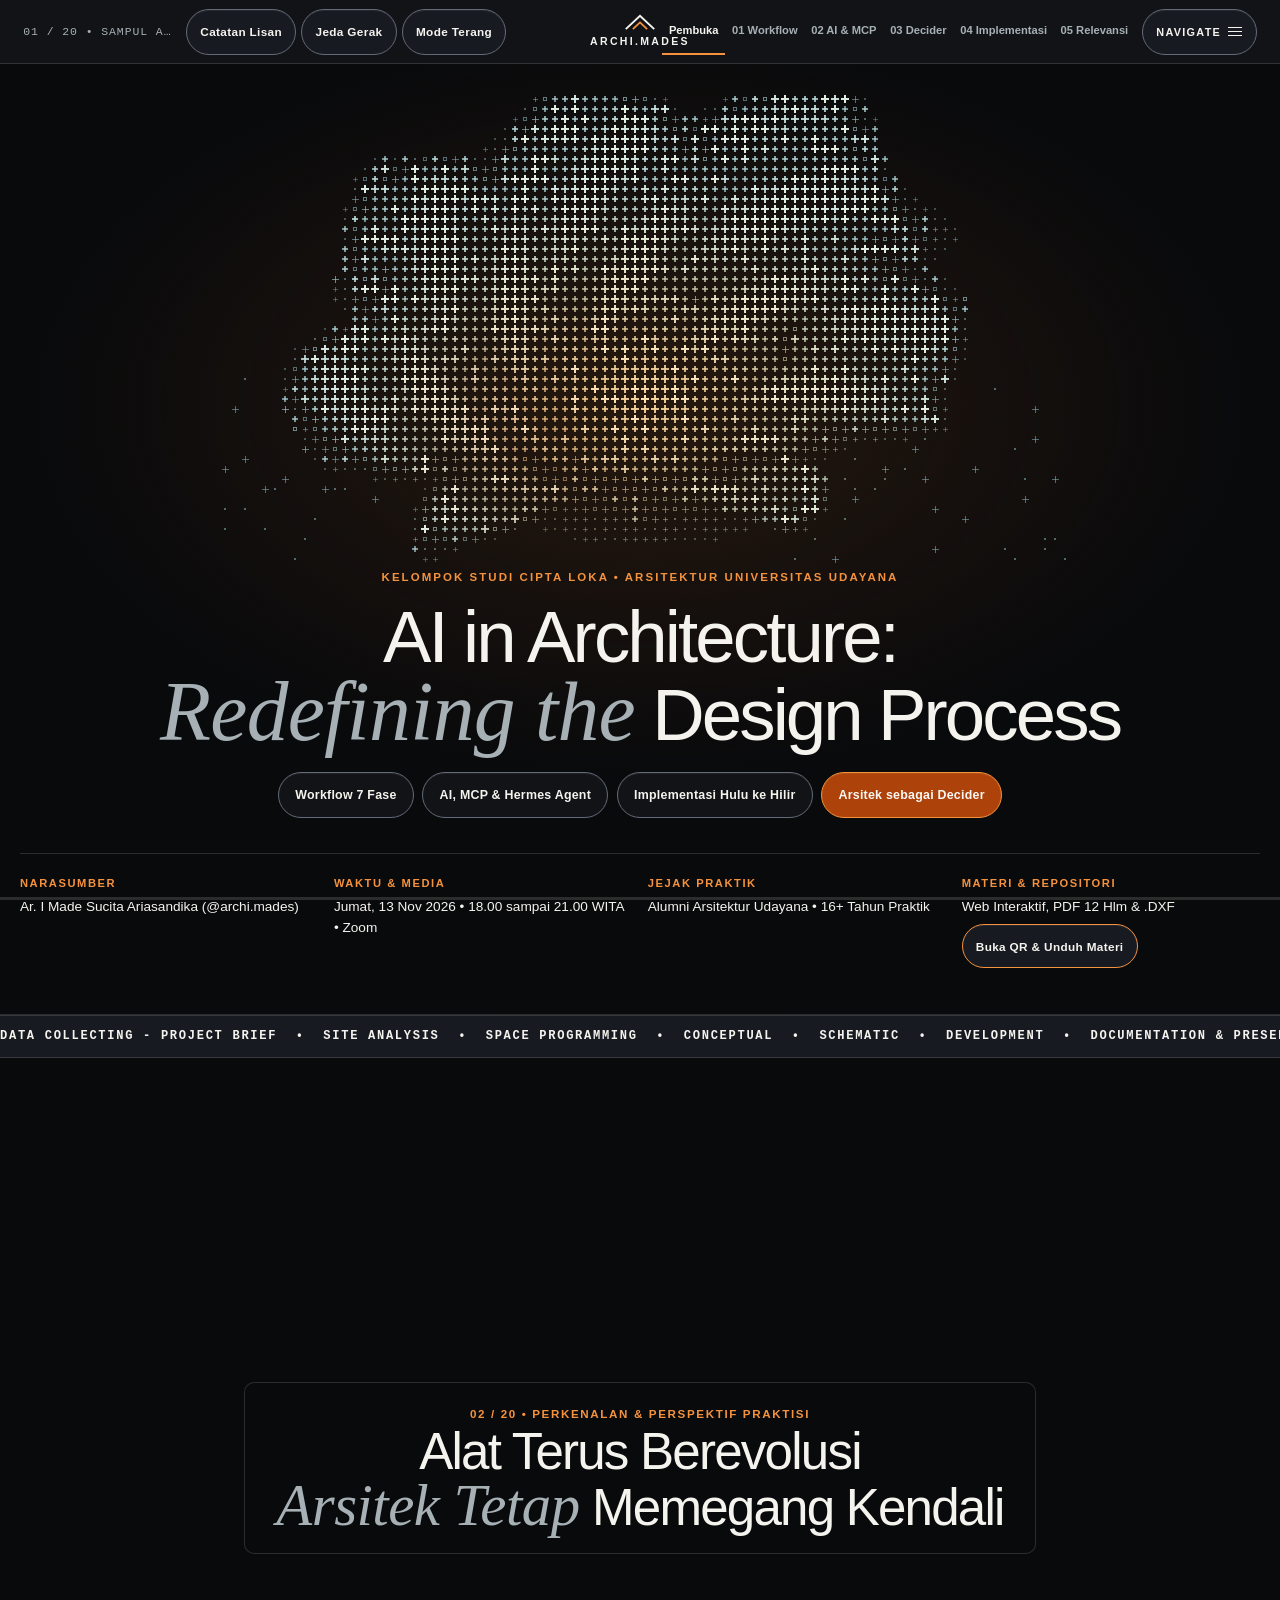
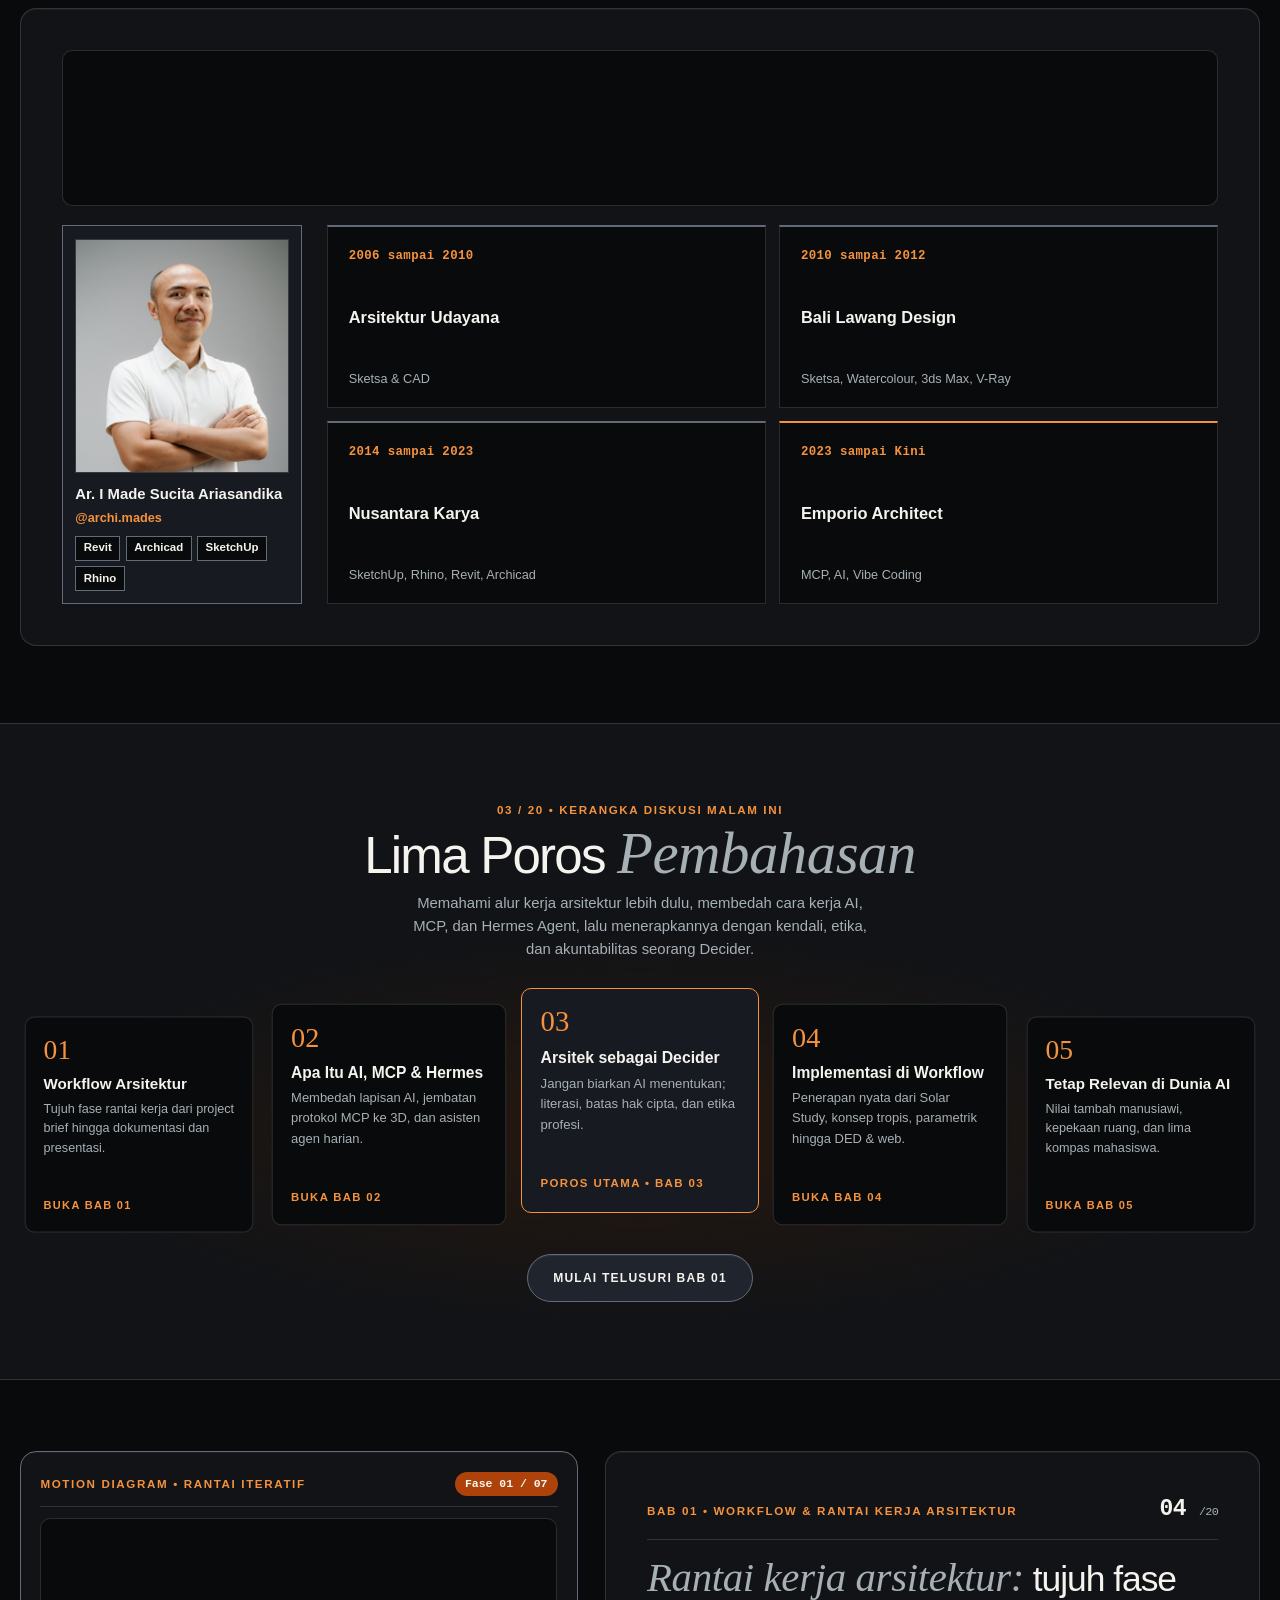
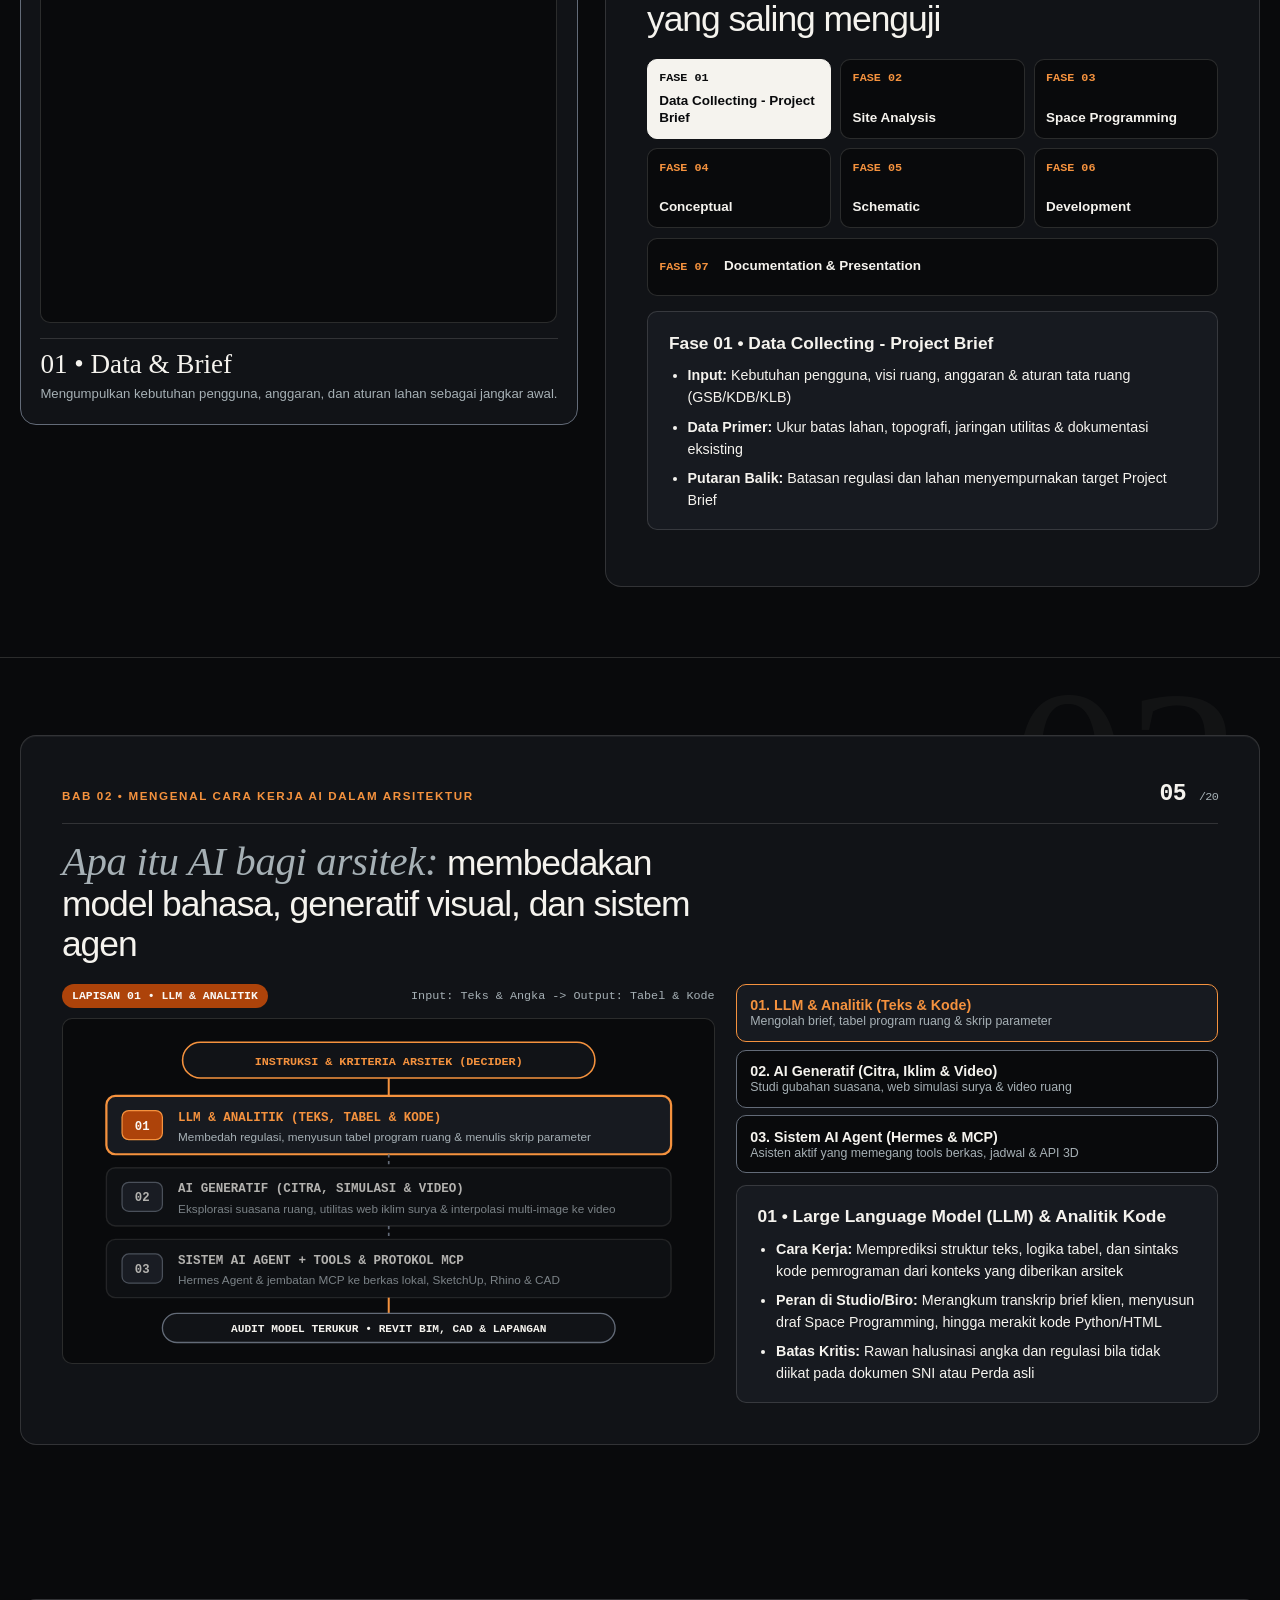
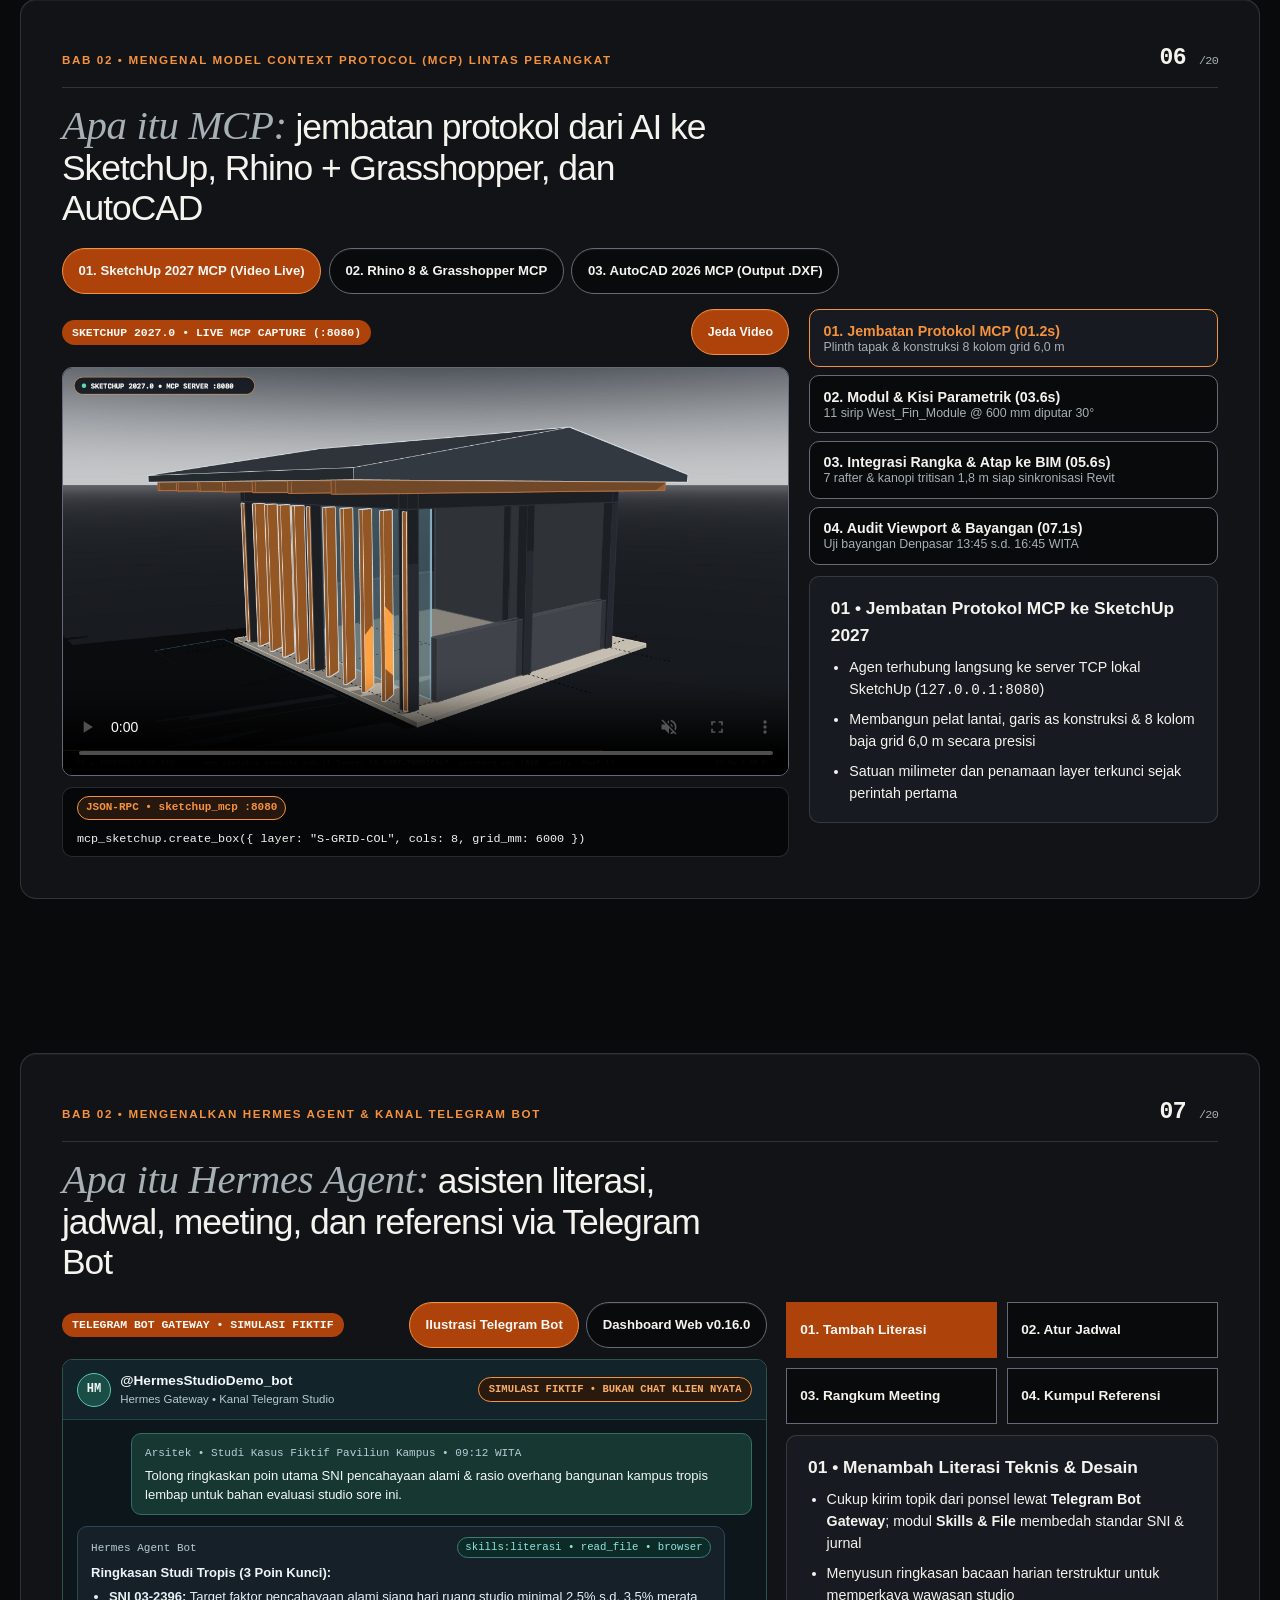
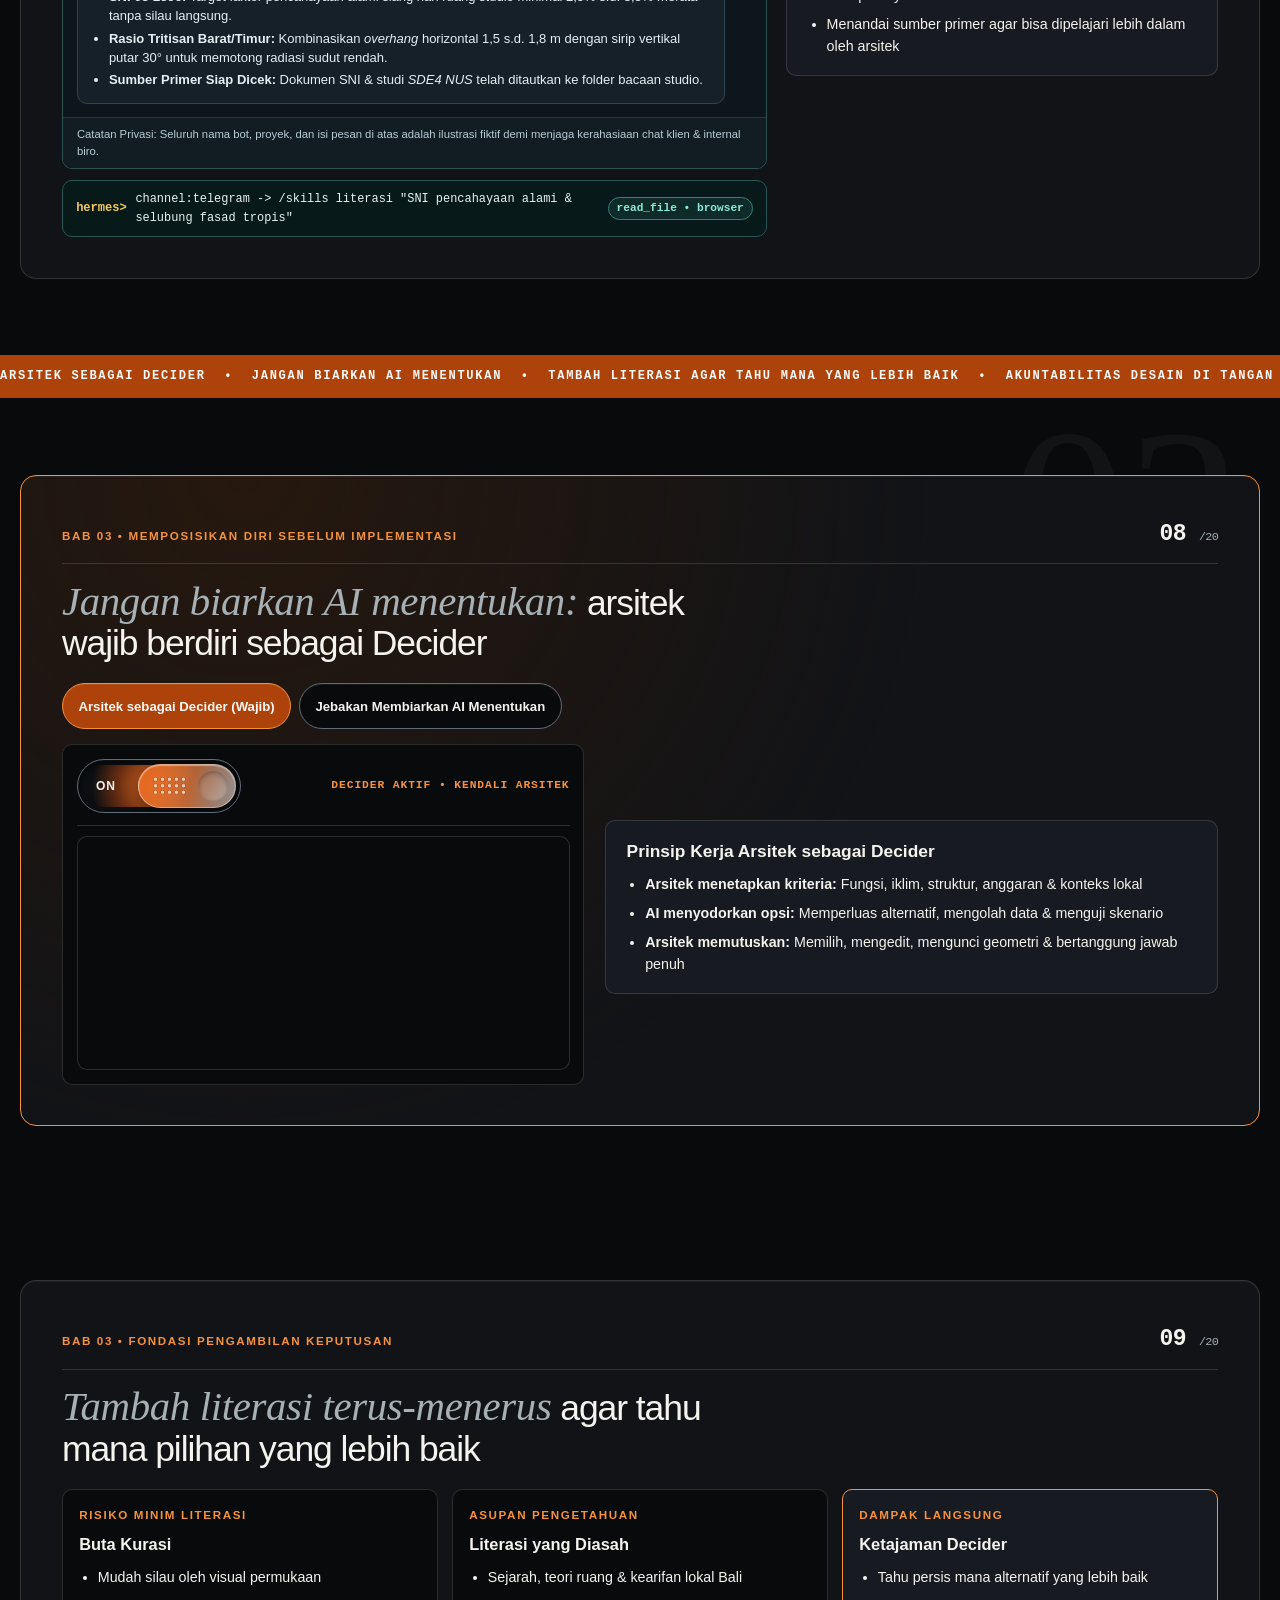
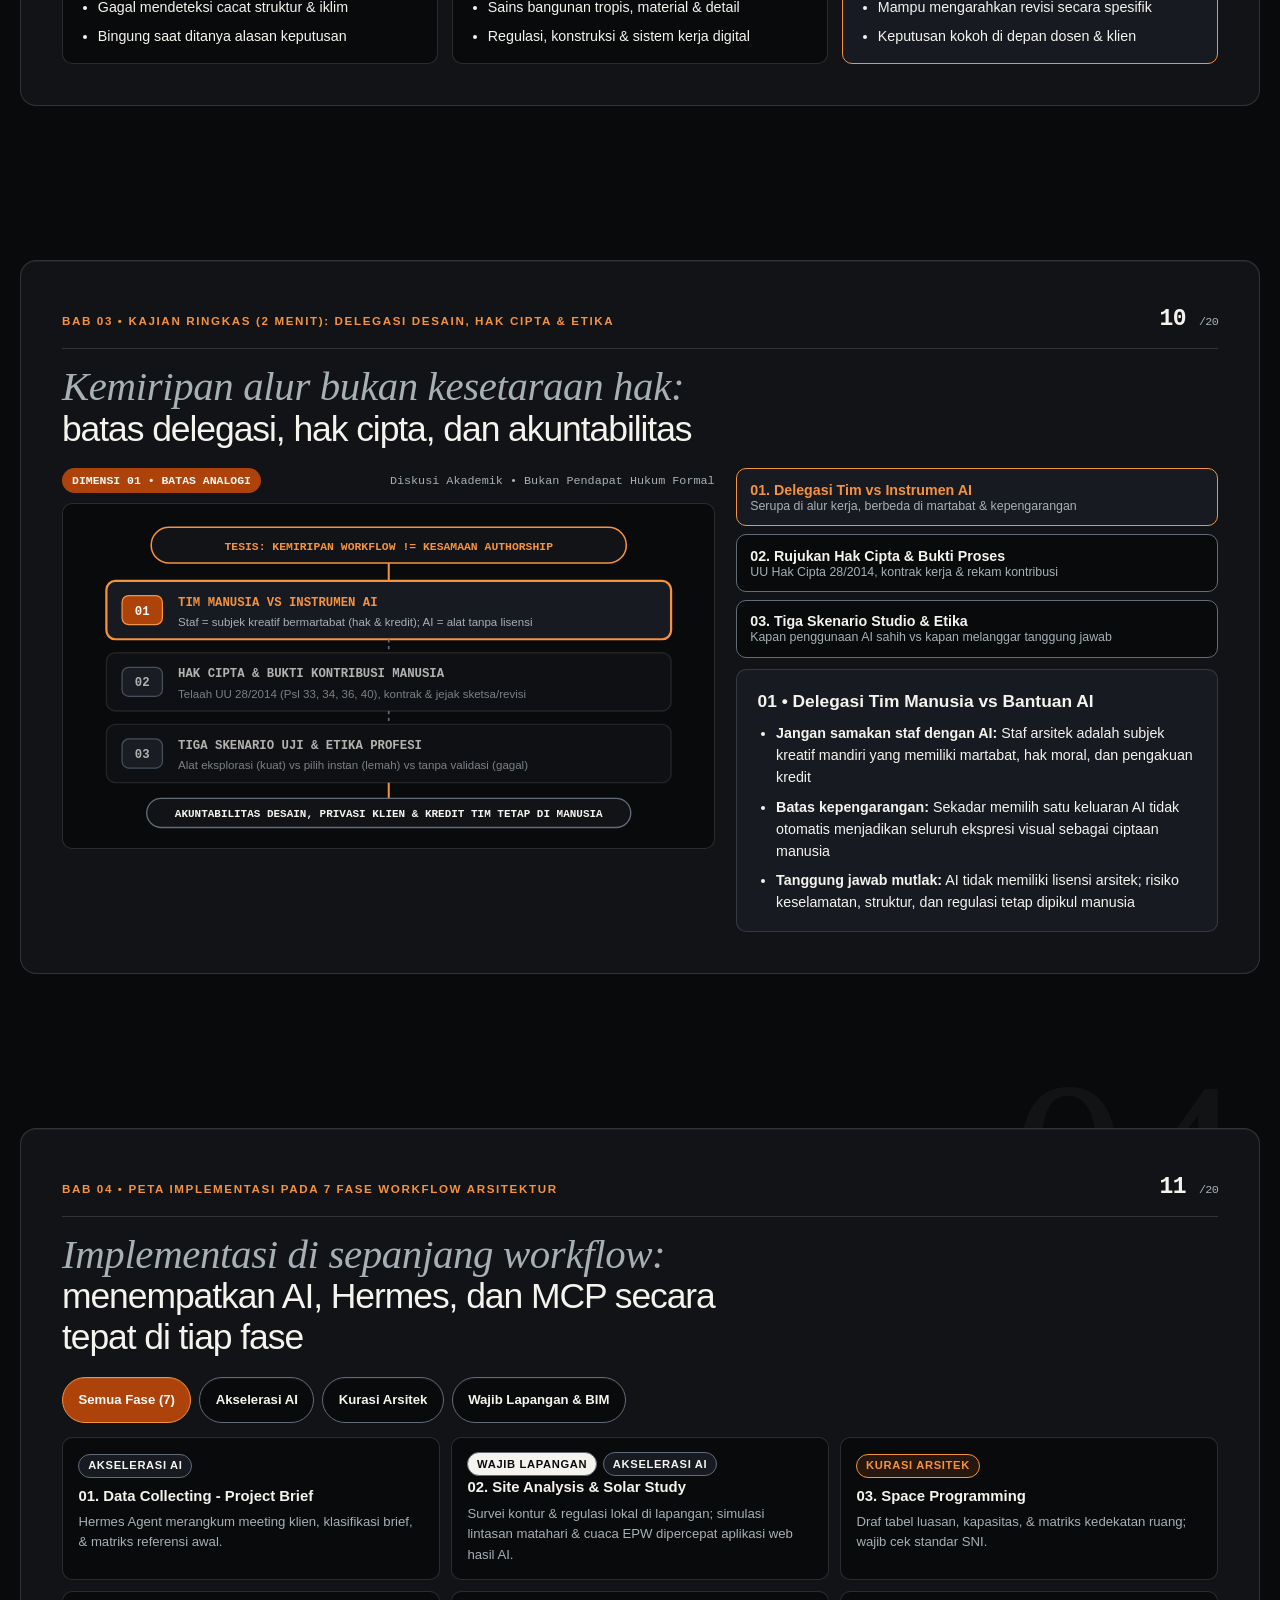
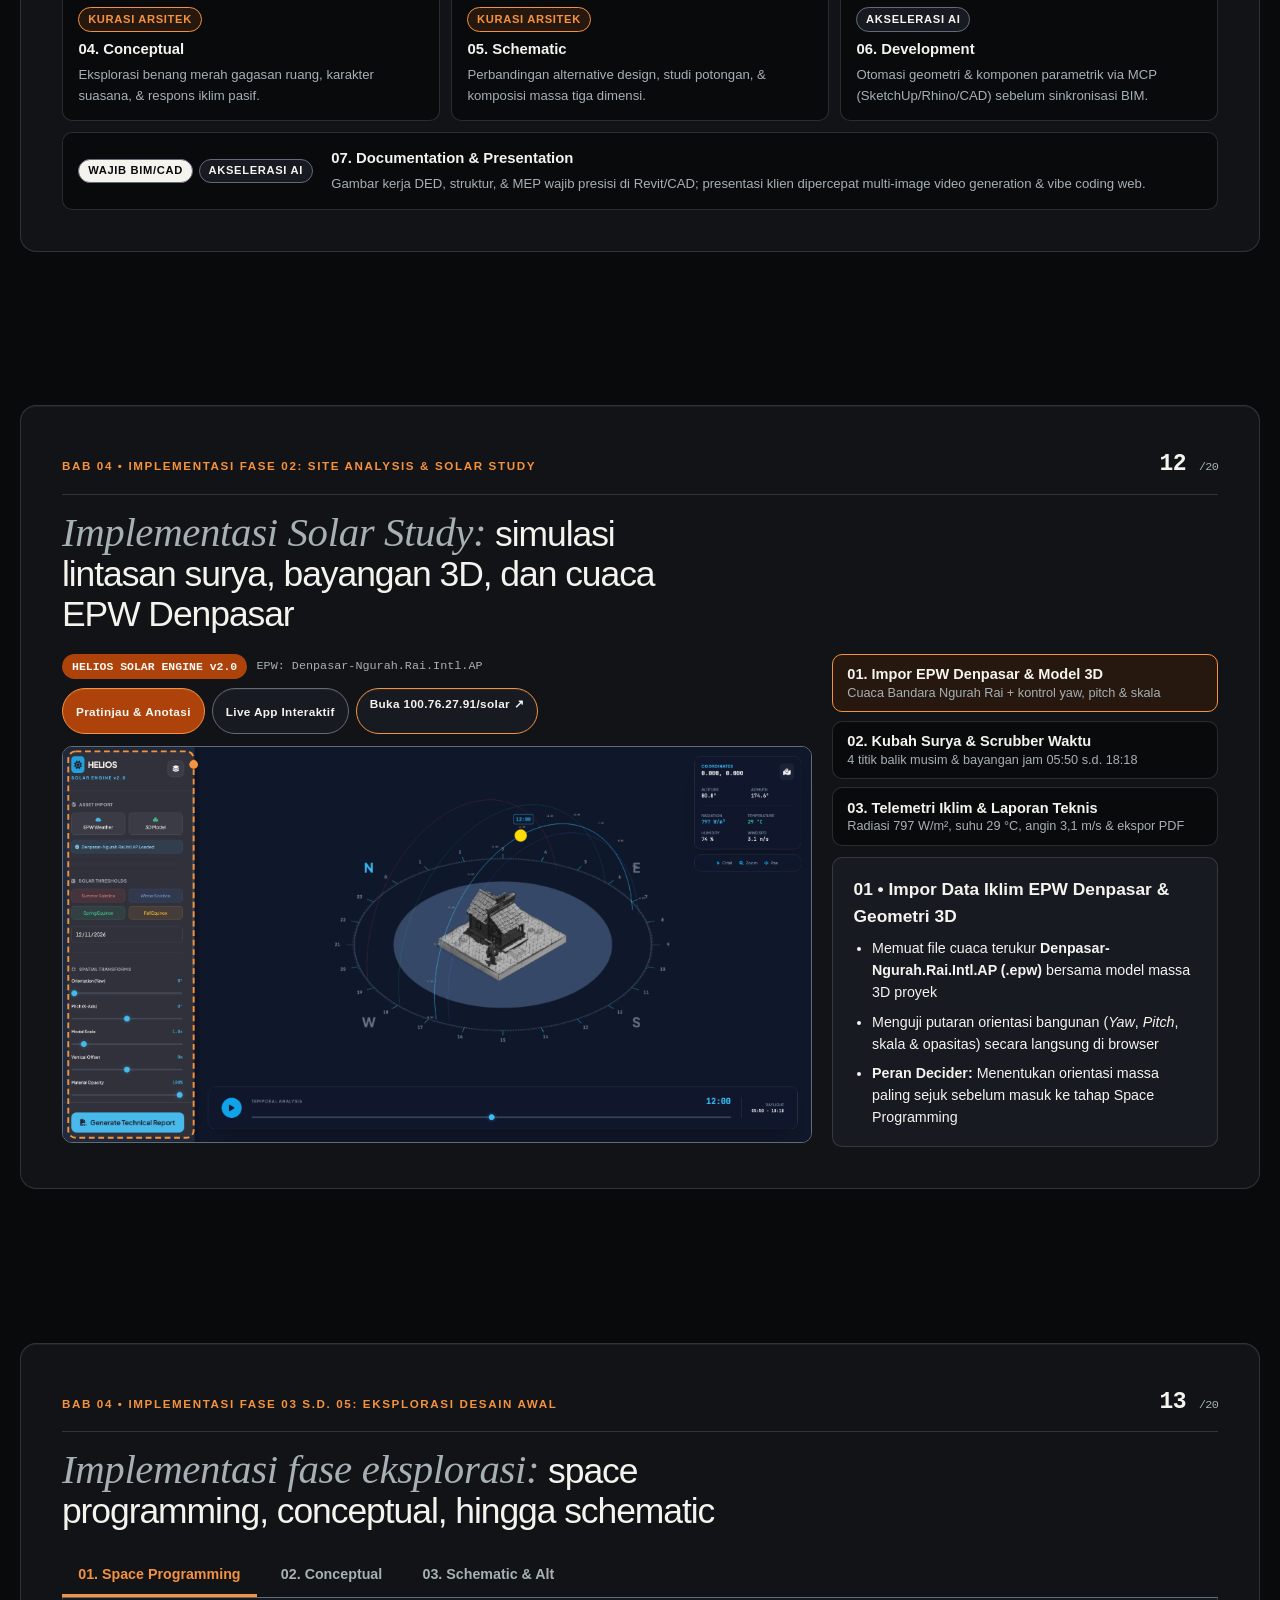
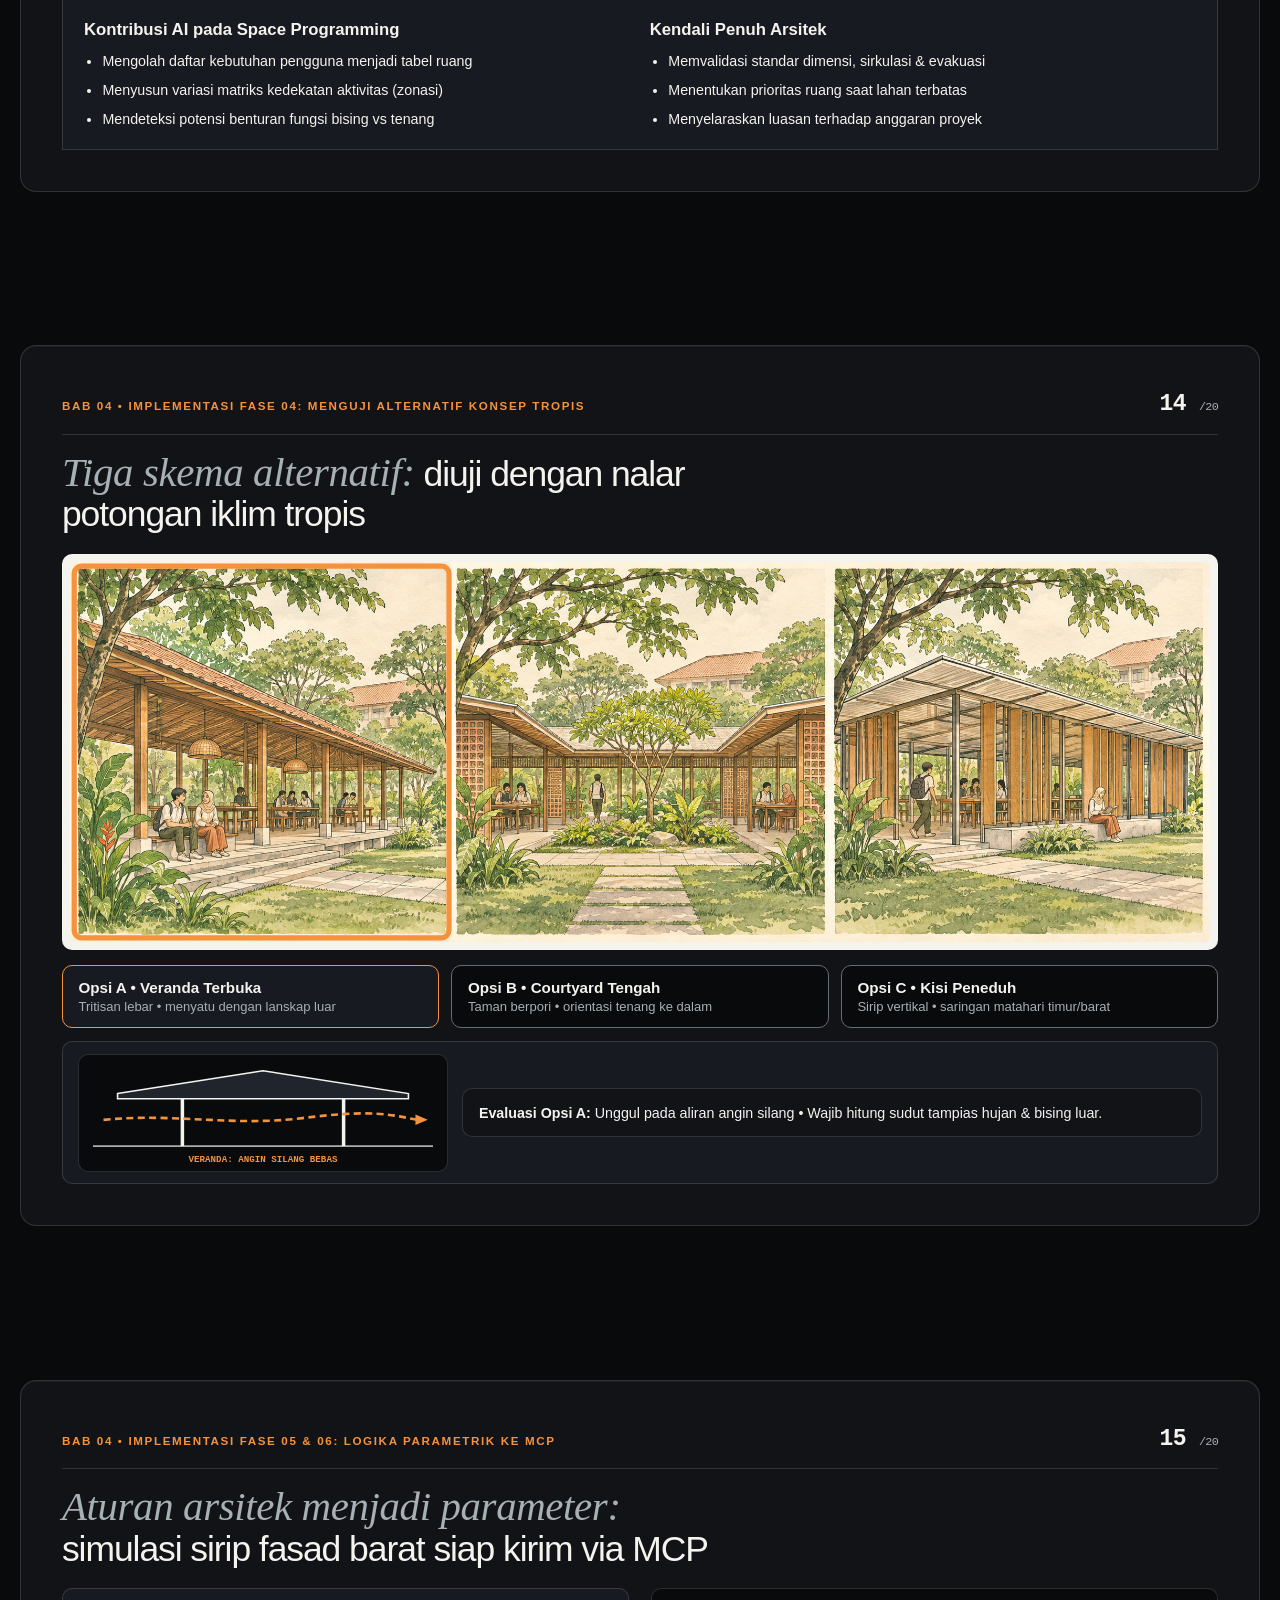
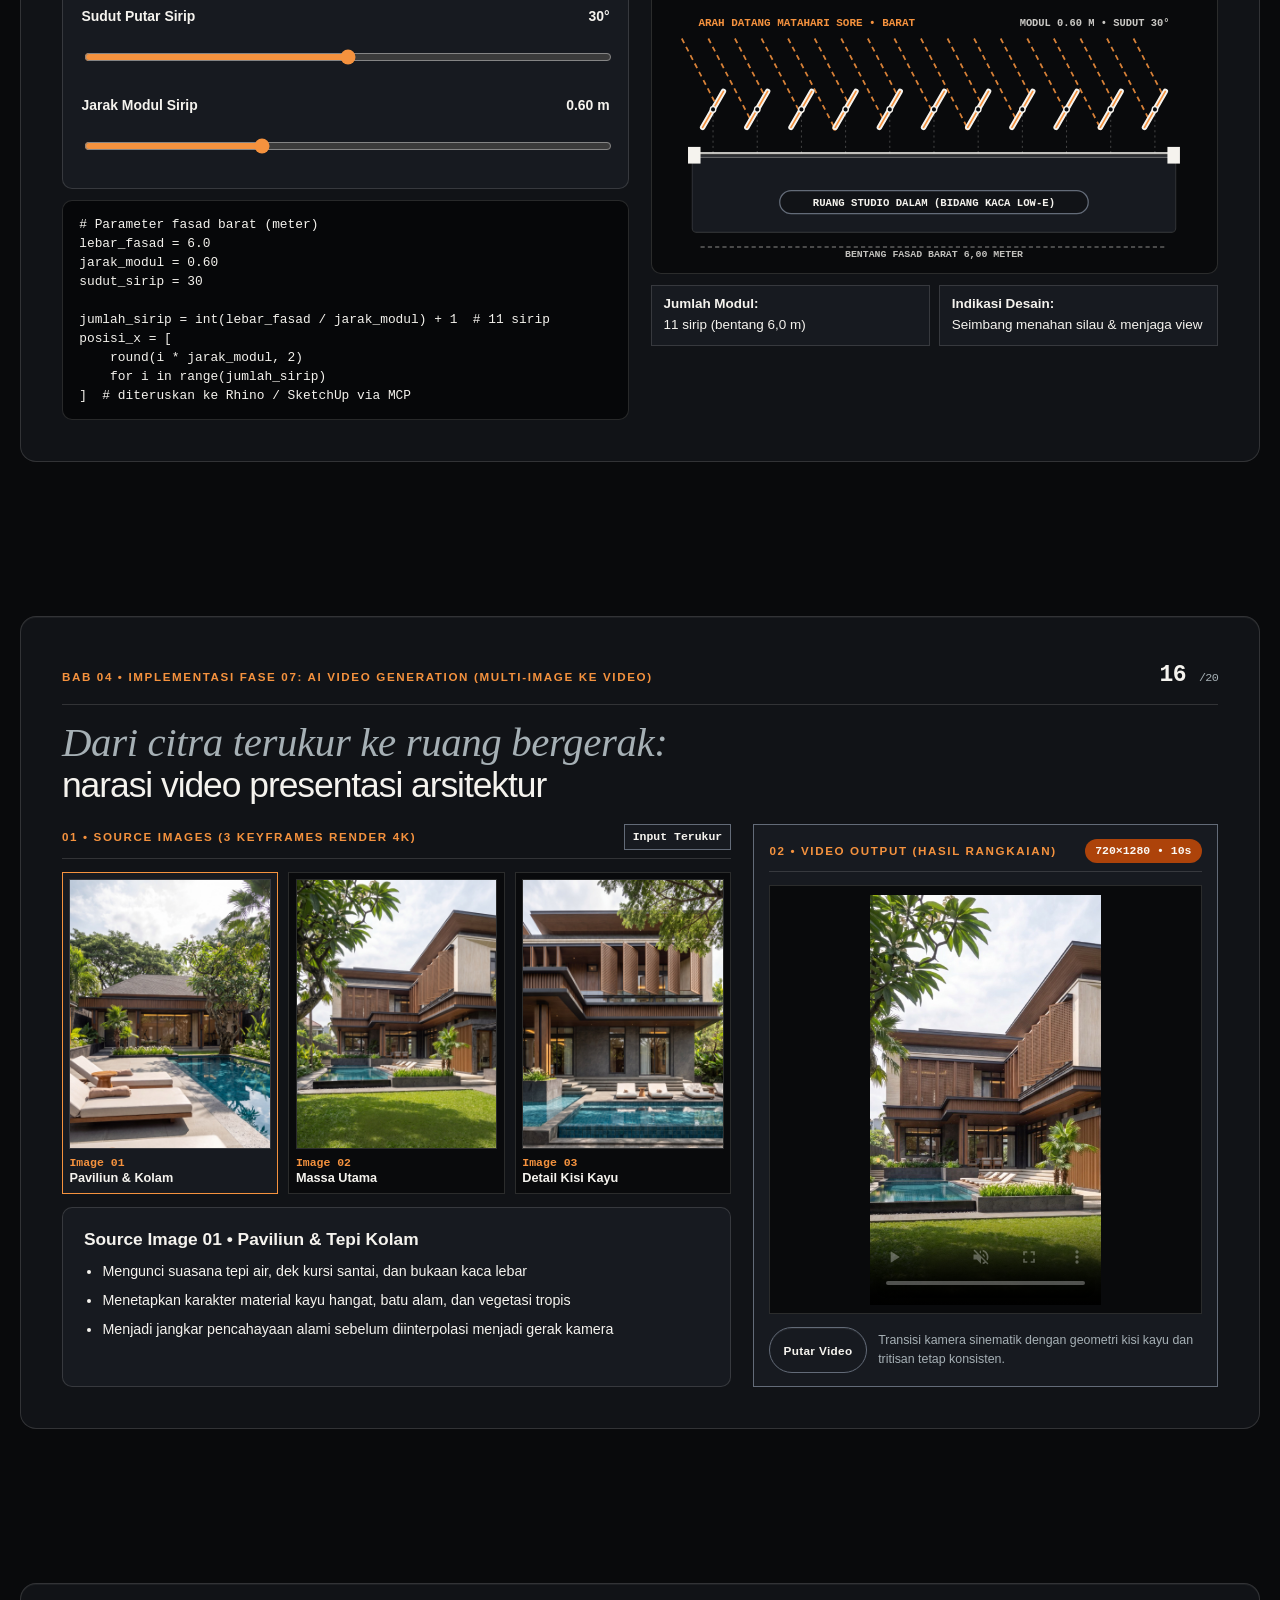
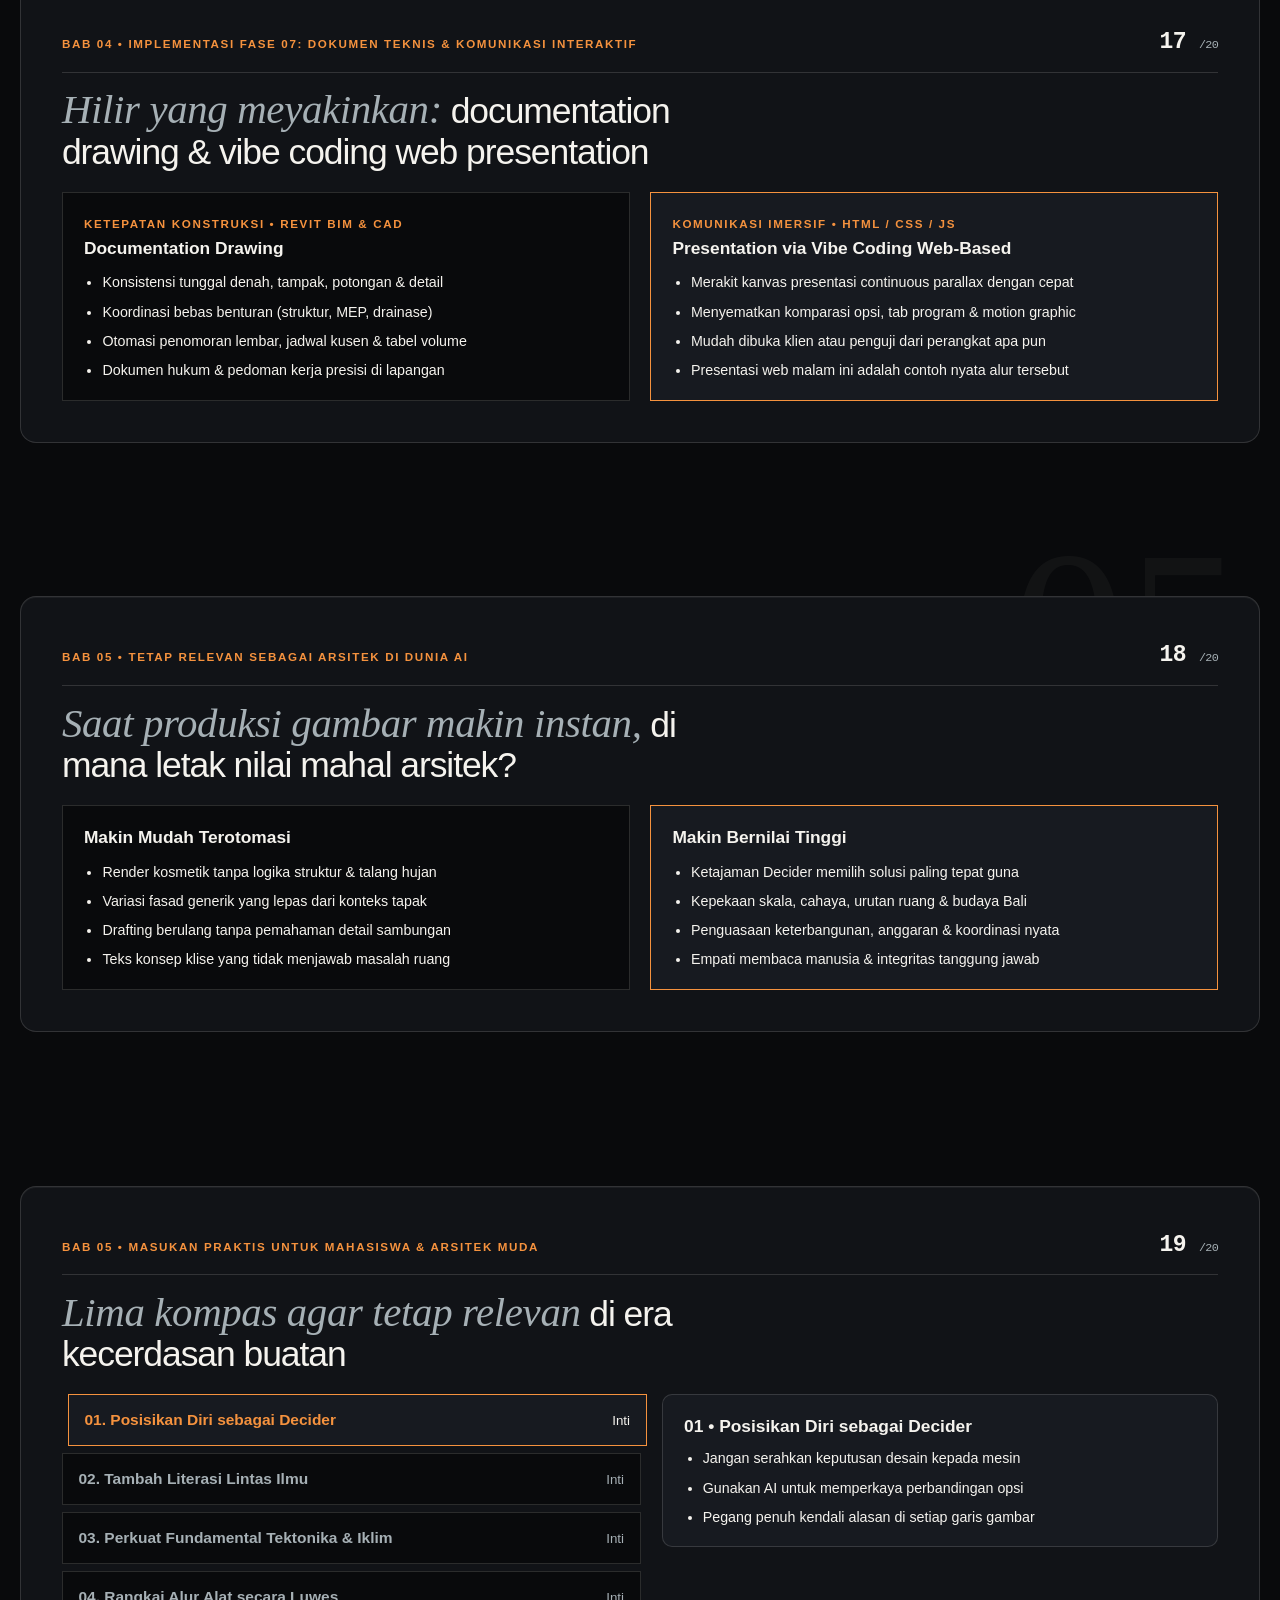
==== commit 1a0c5743: "Update career timeline: Udayana and studio toolset progression" ====
--- a/deck/index.html
+++ b/deck/index.html
@@ -62,7 +62,7 @@
       <div class="drawer-sheet">
         <div class="drawer-head">
           <div>
-            <span class="meta-kicker">INDEKS ALUR WEBINAR • CIPTA LOKA UNUD</span>
+            <span class="meta-kicker">INDEKS ALUR WEBINAR • CIPTA LOKA UDAYANA</span>
             <h2 id="drawer-title">Peta 20 Bagian &amp; Sumber</h2>
           </div>
           <div class="drawer-head-actions">
@@ -116,7 +116,7 @@
           </div>
           <div>
             <dt>Jejak Praktik</dt>
-            <dd>Alumni Arsitektur Unud • 16+ Tahun Praktik</dd>
+            <dd>Alumni Arsitektur Udayana • 16+ Tahun Praktik</dd>
           </div>
           <div>
             <dt>Materi &amp; Repositori</dt>
@@ -145,7 +145,7 @@
     <!-- SEC 02: PARALLAX FAN-OUT MOSAIC & CAREER TRAJECTORY -->
     <section id="sec-02" class="flow-band parallax-stage scroll-reveal-section" tabindex="-1"
       data-index="02" data-title="Jejak Praktik & Evolusi Alat"
-      data-notes="Perkenalan & CV (2.5 menit). Ceritakan masa kuliah di Arsitektur Unud (2006 sampai 2010), lalu perjalanan praktik di Bali Lawang Design, Nusantara Karya, hingga Emporio Architect. Tekankan bahwa alat terus berubah dari sketsa dan CAD menuju BIM, MCP, dan AI, tetapi kita tetap memegang kendali penuh merancang ruang untuk manusia.">
+      data-notes="Perkenalan & CV (2.5 menit). Ceritakan masa kuliah di Arsitektur Udayana (2006 sampai 2010) dengan sketsa dan CAD, lalu perjalanan praktik di Bali Lawang Design (sketsa, watercolour, 3ds Max, V-Ray), Nusantara Karya (SketchUp, Rhino, Revit, Archicad), hingga Emporio Architect (MCP, AI, Vibe Coding). Tekankan bahwa alat terus berubah, tetapi kita tetap memegang kendali penuh merancang ruang untuk manusia.">
 
       <div class="band-container">
         <!-- Centered Manifesto Over Volumetric Cross-Glyph Horizon Sculpture -->
@@ -165,32 +165,33 @@
 
         <div class="section-plate">
           <!-- Motion Graphic: Volumetric Cross-Glyph Career Trajectory Wave with Solid Readable Capsules -->
-          <div class="mg-timeline-banner career-glyph-shell" id="career-glyph-shell" aria-hidden="true">
-            <canvas id="career-glyph-canvas" class="career-glyph-canvas" width="960" height="128"></canvas>
-            <svg viewBox="0 0 960 128" width="960" height="128" class="career-glyph-labels">
-              <g transform="translate(115,64)">
-                <rect x="-62" y="-52" width="124" height="22" rx="11" class="mg-svg-pill" />
-                <text y="-37" text-anchor="middle" fill="currentColor" font-family="var(--font-mono)" font-size="11" font-weight="700">2006 Unud</text>
+          <div class="mg-timeline-banner career-glyph-shell" id="career-glyph-shell">
+            <canvas id="career-glyph-canvas" class="career-glyph-canvas" width="960" height="128" aria-hidden="true"></canvas>
+            <svg viewBox="0 0 960 128" width="960" height="128" class="career-glyph-labels" role="img">
+              <title>Lintasan evolusi alat praktik: 2006 Udayana (Sketsa dan CAD), 2010 Bali Lawang (Sketsa, Watercolour, 3ds Max, V-Ray), 2014 Nusantara Karya (SketchUp, Rhino, Revit, Archicad), hingga 2023-2026 Emporio (MCP, AI, Vibe Coding)</title>
+              <g transform="translate(96,64)">
+                <rect x="-68" y="-52" width="136" height="22" rx="11" class="mg-svg-pill" />
+                <text y="-37" text-anchor="middle" fill="currentColor" font-family="var(--font-mono)" font-size="11" font-weight="700">2006 Udayana</text>
                 <rect x="-58" y="30" width="116" height="20" rx="10" class="mg-svg-pill mg-svg-pill--sub" />
-                <text y="44" text-anchor="middle" fill="currentColor" font-size="10.5" font-weight="600">Sketsa &amp; CAD</text>
+                <text y="44" text-anchor="middle" fill="currentColor" font-size="10" font-weight="600">Sketsa &amp; CAD</text>
               </g>
-              <g transform="translate(360,64)">
+              <g transform="translate(332,64)">
                 <rect x="-76" y="-52" width="152" height="22" rx="11" class="mg-svg-pill" />
                 <text y="-37" text-anchor="middle" fill="currentColor" font-family="var(--font-mono)" font-size="11" font-weight="700">2010 Bali Lawang</text>
-                <rect x="-70" y="30" width="140" height="20" rx="10" class="mg-svg-pill mg-svg-pill--sub" />
-                <text y="44" text-anchor="middle" fill="currentColor" font-size="10.5" font-weight="600">3D SketchUp/Rhino</text>
+                <rect x="-114" y="30" width="228" height="20" rx="10" class="mg-svg-pill mg-svg-pill--sub" />
+                <text y="44" text-anchor="middle" fill="currentColor" font-size="10" font-weight="600">Sketsa, Watercolour, 3ds Max, V-Ray</text>
               </g>
-              <g transform="translate(615,64)">
+              <g transform="translate(604,64)">
                 <rect x="-86" y="-52" width="172" height="22" rx="11" class="mg-svg-pill" />
                 <text y="-37" text-anchor="middle" fill="currentColor" font-family="var(--font-mono)" font-size="11" font-weight="700">2014 Nusantara Karya</text>
-                <rect x="-76" y="30" width="152" height="20" rx="10" class="mg-svg-pill mg-svg-pill--sub" />
-                <text y="44" text-anchor="middle" fill="currentColor" font-size="10.5" font-weight="600">Koordinasi BIM Revit</text>
+                <rect x="-105" y="30" width="210" height="20" rx="10" class="mg-svg-pill mg-svg-pill--sub" />
+                <text y="44" text-anchor="middle" fill="currentColor" font-size="10" font-weight="600">SketchUp, Rhino, Revit, Archicad</text>
               </g>
               <g transform="translate(848,64)">
                 <rect x="-82" y="-52" width="164" height="22" rx="11" class="mg-svg-pill mg-svg-pill--accent" />
                 <text y="-37" text-anchor="middle" fill="var(--accent)" font-family="var(--font-mono)" font-size="11" font-weight="700">2023-2026 Emporio</text>
-                <rect x="-72" y="30" width="144" height="20" rx="10" class="mg-svg-pill mg-svg-pill--sub" />
-                <text y="44" text-anchor="middle" fill="currentColor" font-size="10.5" font-weight="600">AI, MCP &amp; Vibe Web</text>
+                <rect x="-76" y="30" width="152" height="20" rx="10" class="mg-svg-pill mg-svg-pill--sub" />
+                <text y="44" text-anchor="middle" fill="currentColor" font-size="10" font-weight="600">MCP, AI, Vibe Coding</text>
               </g>
             </svg>
           </div>
@@ -201,19 +202,36 @@
               <div>
                 <p class="portrait-name">Ar. I Made Sucita Ariasandika</p>
                 <p class="portrait-handle">@archi.mades</p>
-                <ul class="skill-tags" aria-label="Perangkat kerja utama">
+                <ul class="skill-tags" role="list" aria-label="Perangkat kerja utama">
                   <li>Revit</li>
+                  <li>Archicad</li>
                   <li>SketchUp</li>
                   <li>Rhino</li>
                 </ul>
               </div>
             </aside>
 
-            <ul class="career-milestones">
-              <li><strong>2006 sampai 2010</strong><span>Arsitektur Unud</span></li>
-              <li><strong>2010 sampai 2012</strong><span>Bali Lawang Design</span></li>
-              <li><strong>2014 sampai 2023</strong><span>Nusantara Karya</span></li>
-              <li><strong>2023 sampai Kini</strong><span>Emporio Architect</span></li>
+            <ul class="career-milestones" role="list">
+              <li>
+                <strong>2006 sampai 2010</strong>
+                <span>Arsitektur Udayana</span>
+                <small class="milestone-tools">Sketsa &amp; CAD</small>
+              </li>
+              <li>
+                <strong>2010 sampai 2012</strong>
+                <span>Bali Lawang Design</span>
+                <small class="milestone-tools">Sketsa, Watercolour, 3ds Max, V-Ray</small>
+              </li>
+              <li>
+                <strong>2014 sampai 2023</strong>
+                <span>Nusantara Karya</span>
+                <small class="milestone-tools">SketchUp, Rhino, Revit, Archicad</small>
+              </li>
+              <li>
+                <strong>2023 sampai Kini</strong>
+                <span>Emporio Architect</span>
+                <small class="milestone-tools">MCP, AI, Vibe Coding</small>
+              </li>
             </ul>
           </div>
         </div>
@@ -1637,7 +1655,7 @@
     <!-- SEC 19: LIMA KOMPAS RELEVANSI -->
     <section id="sec-19" class="flow-band scroll-reveal-section" tabindex="-1"
       data-index="19" data-title="Lima Kompas Relevansi Arsitek"
-      data-notes="3 menit. Klik satu per satu lima kompas ini sebagai bekal praktis bagi rekan-rekan mahasiswa Arsitektur Unud: jadilah Decider tegas, terus tambah literasi, kuasai tektonika dan iklim, rangkai ekosistem alat dengan luwes, dan rawat kepekaan ruang nyata.">
+      data-notes="3 menit. Klik satu per satu lima kompas ini sebagai bekal praktis bagi rekan-rekan mahasiswa Arsitektur Udayana: jadilah Decider tegas, terus tambah literasi, kuasai tektonika dan iklim, rangkai ekosistem alat dengan luwes, dan rawat kepekaan ruang nyata.">
       <div class="band-container">
         <div class="section-plate">
           <div class="section-meta">
--- a/deck/styles.css
+++ b/deck/styles.css
@@ -1289,6 +1289,14 @@
   letter-spacing: 0.03em;
 }
 
+.milestone-tools {
+  display: block;
+  font-size: 0.82rem;
+  font-weight: 500;
+  color: var(--ink-muted);
+  line-height: 1.4;
+}
+
 /* Sec 03: Symmetrical 5-Pillar Perspective Lineup (Forge Fleet Reference) */
 .flow-band--fleet {
   background:
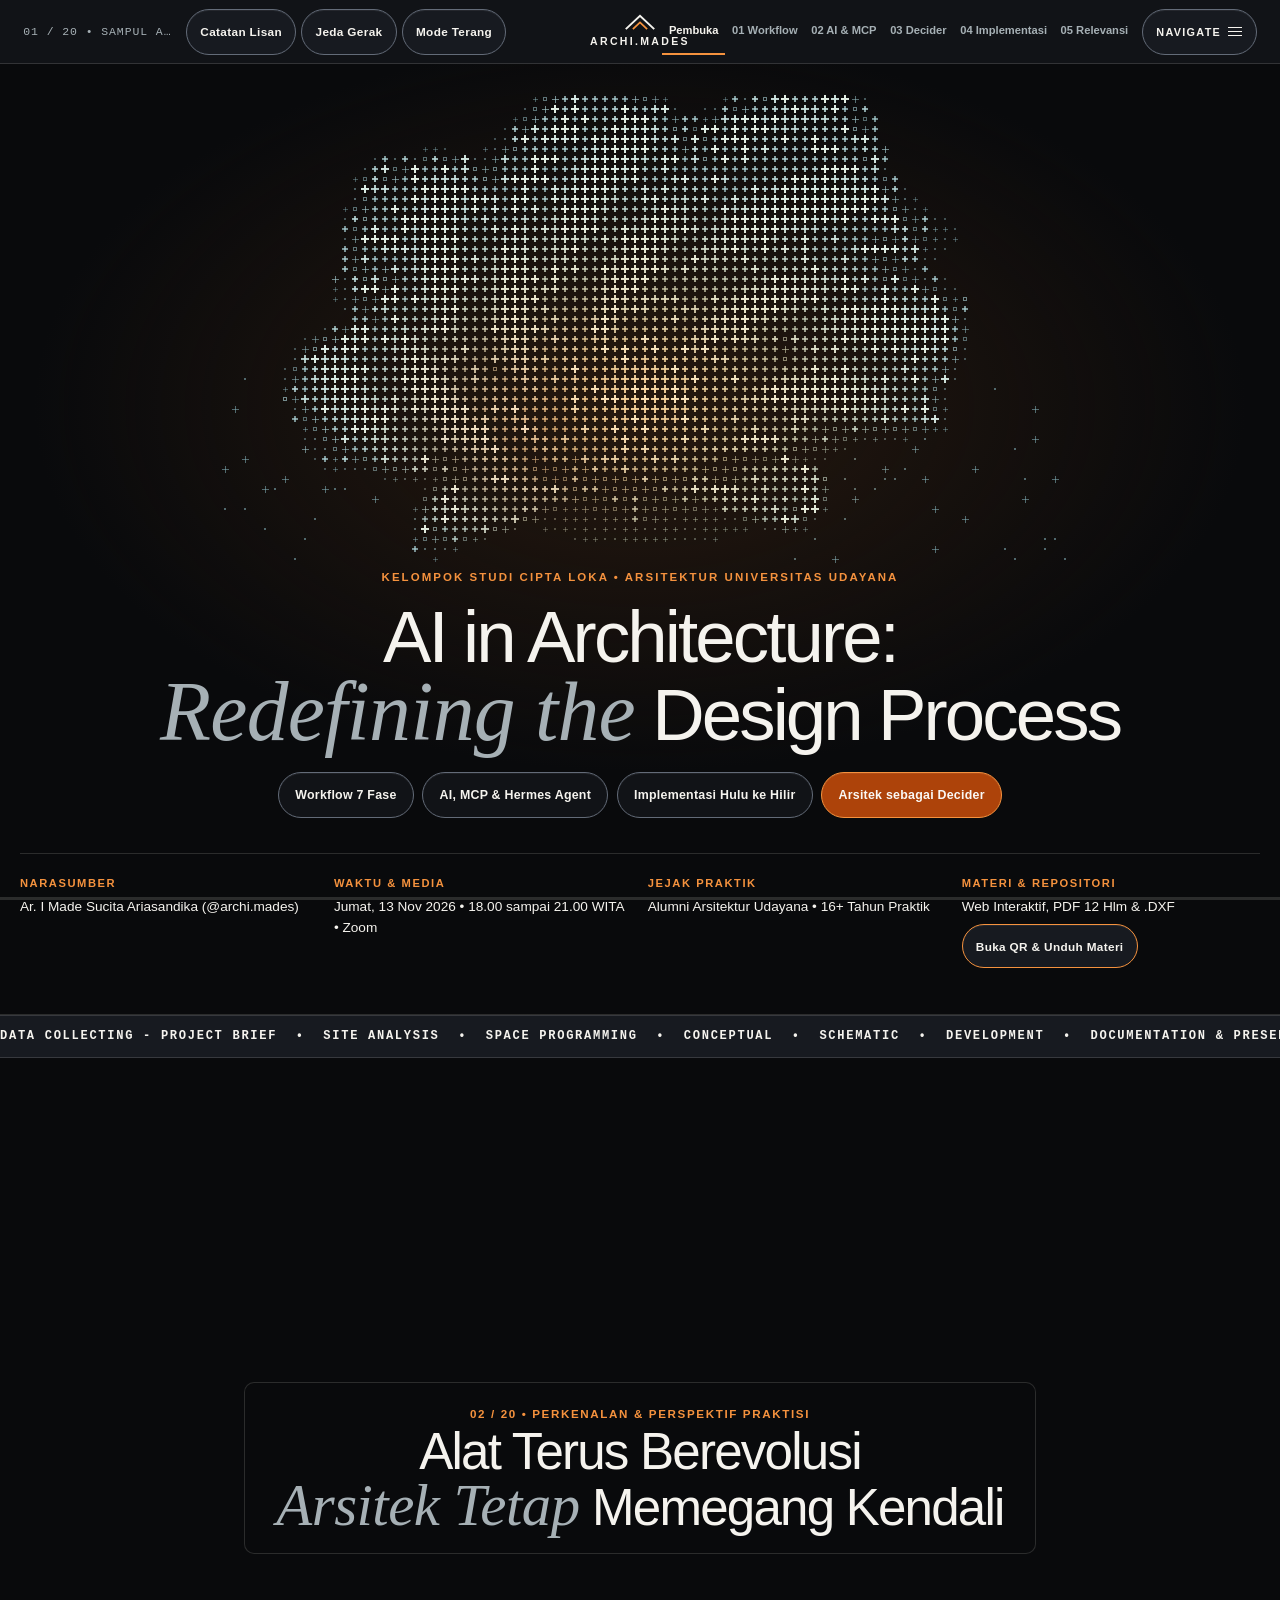
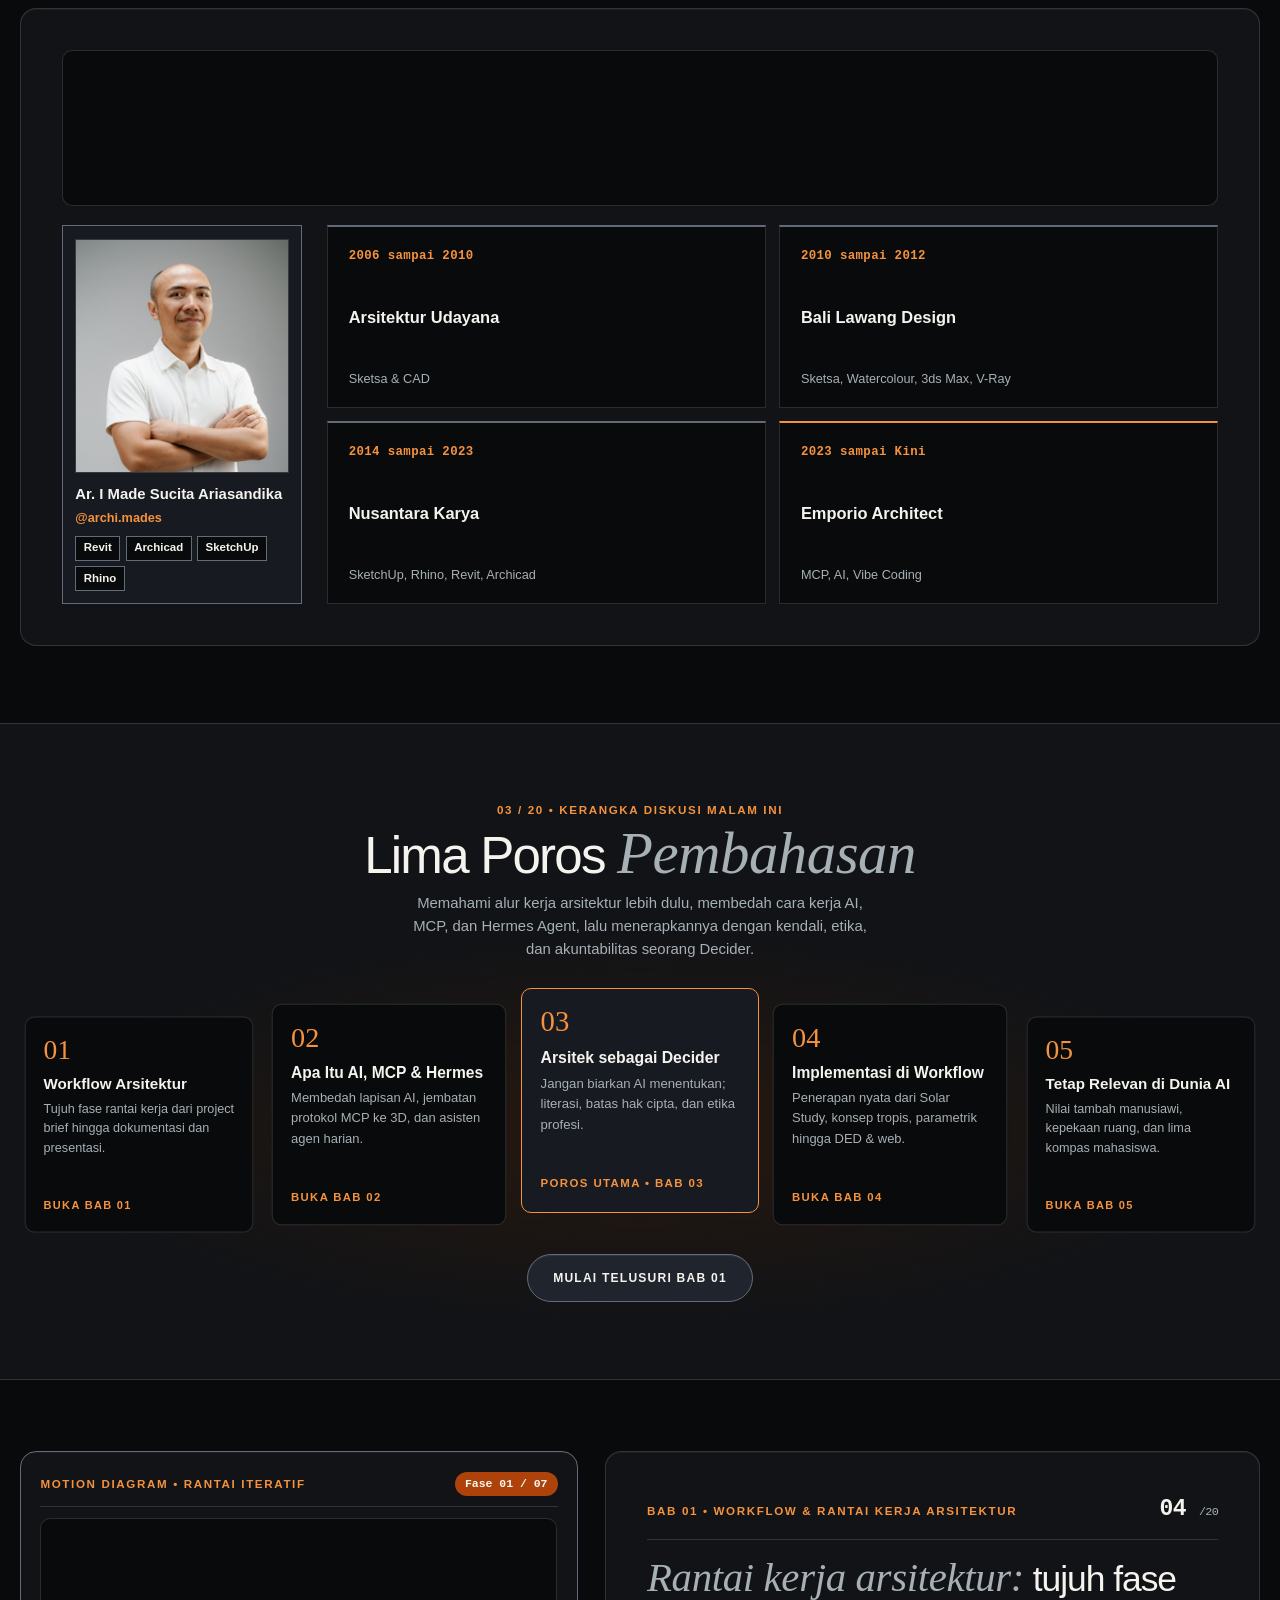
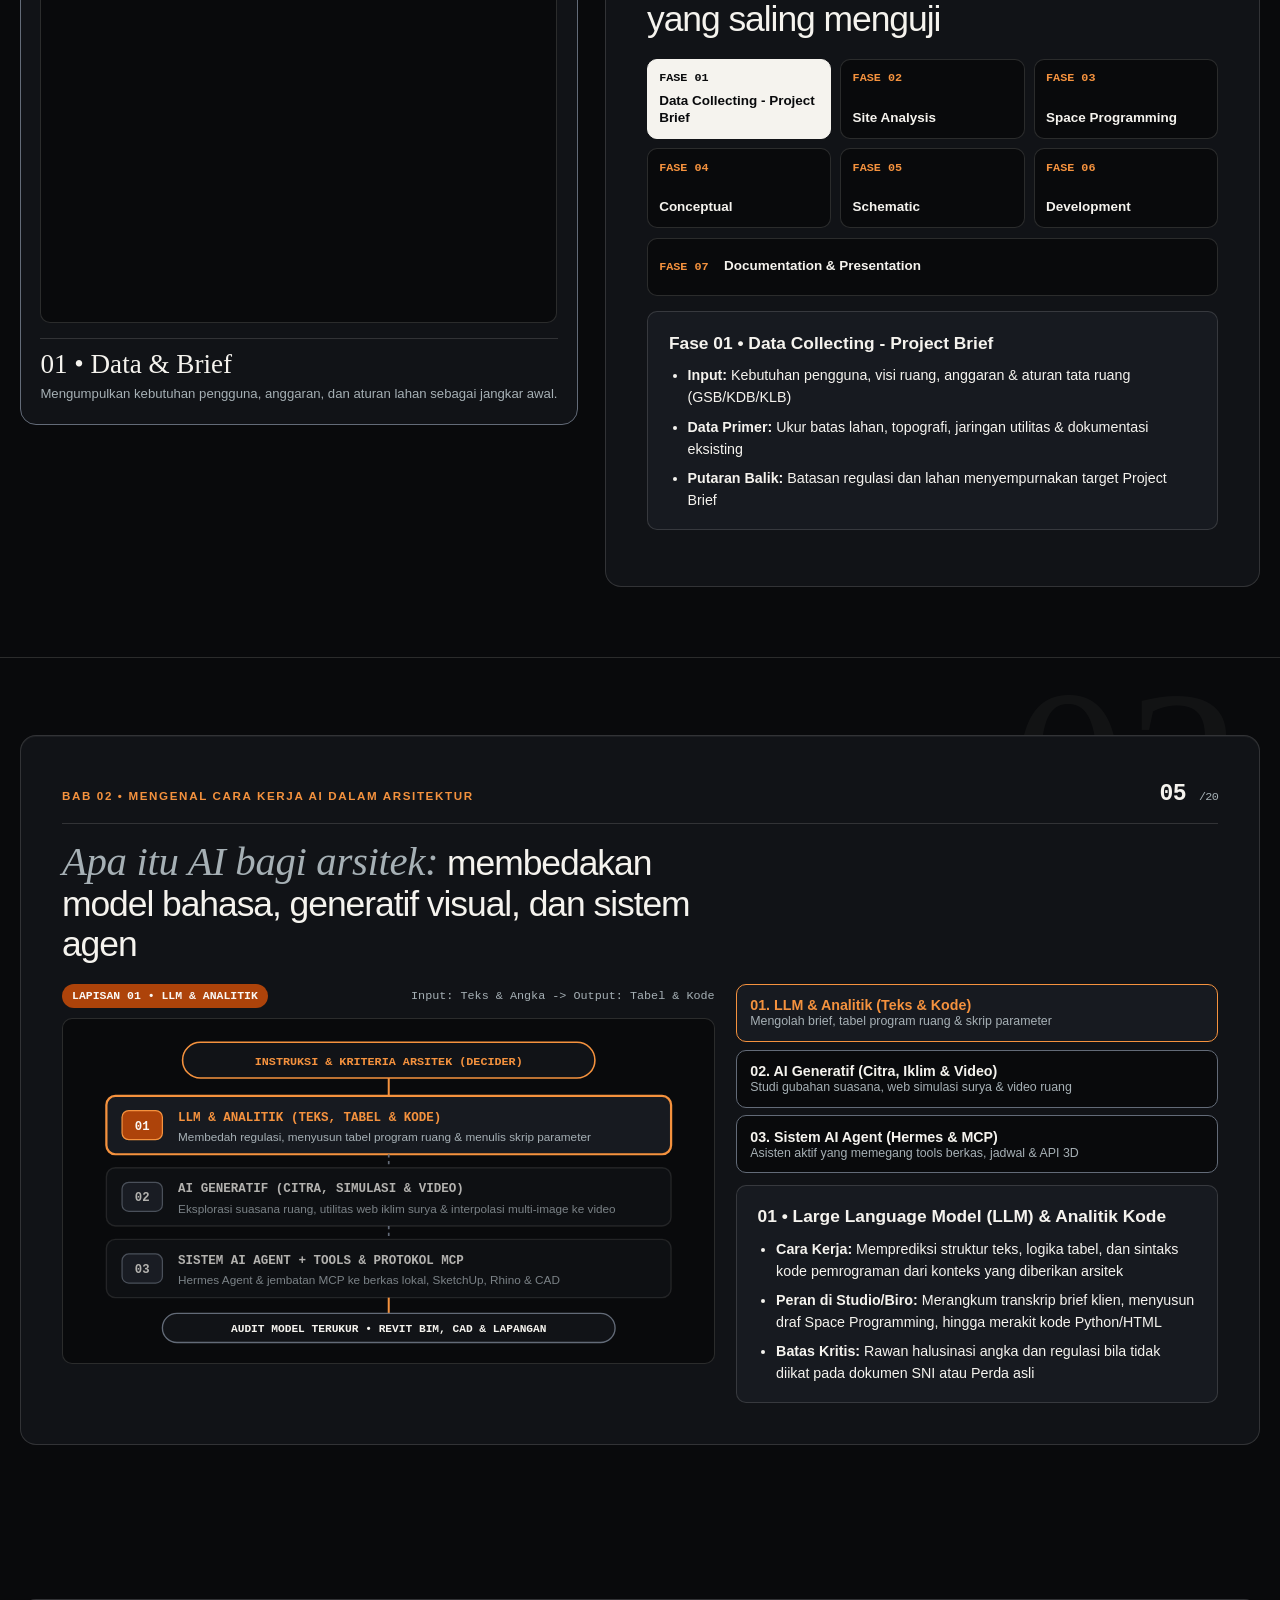
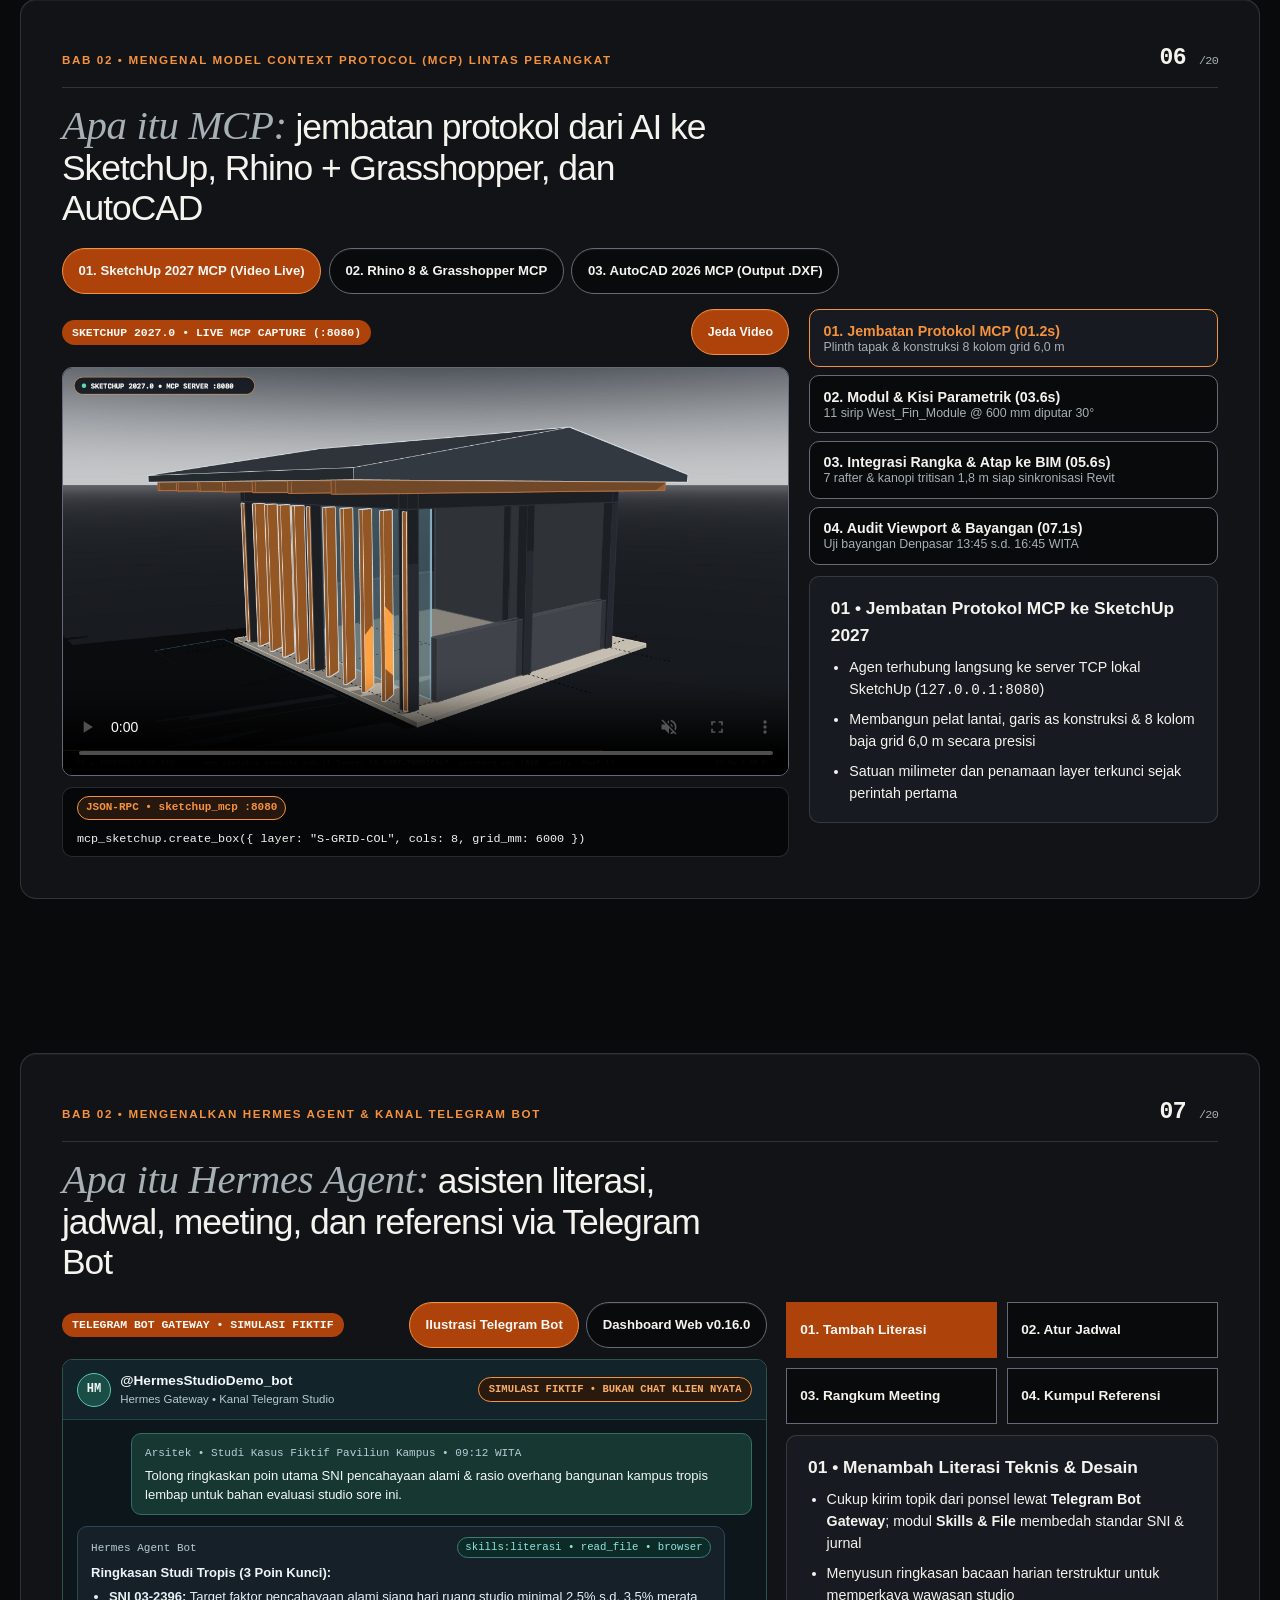
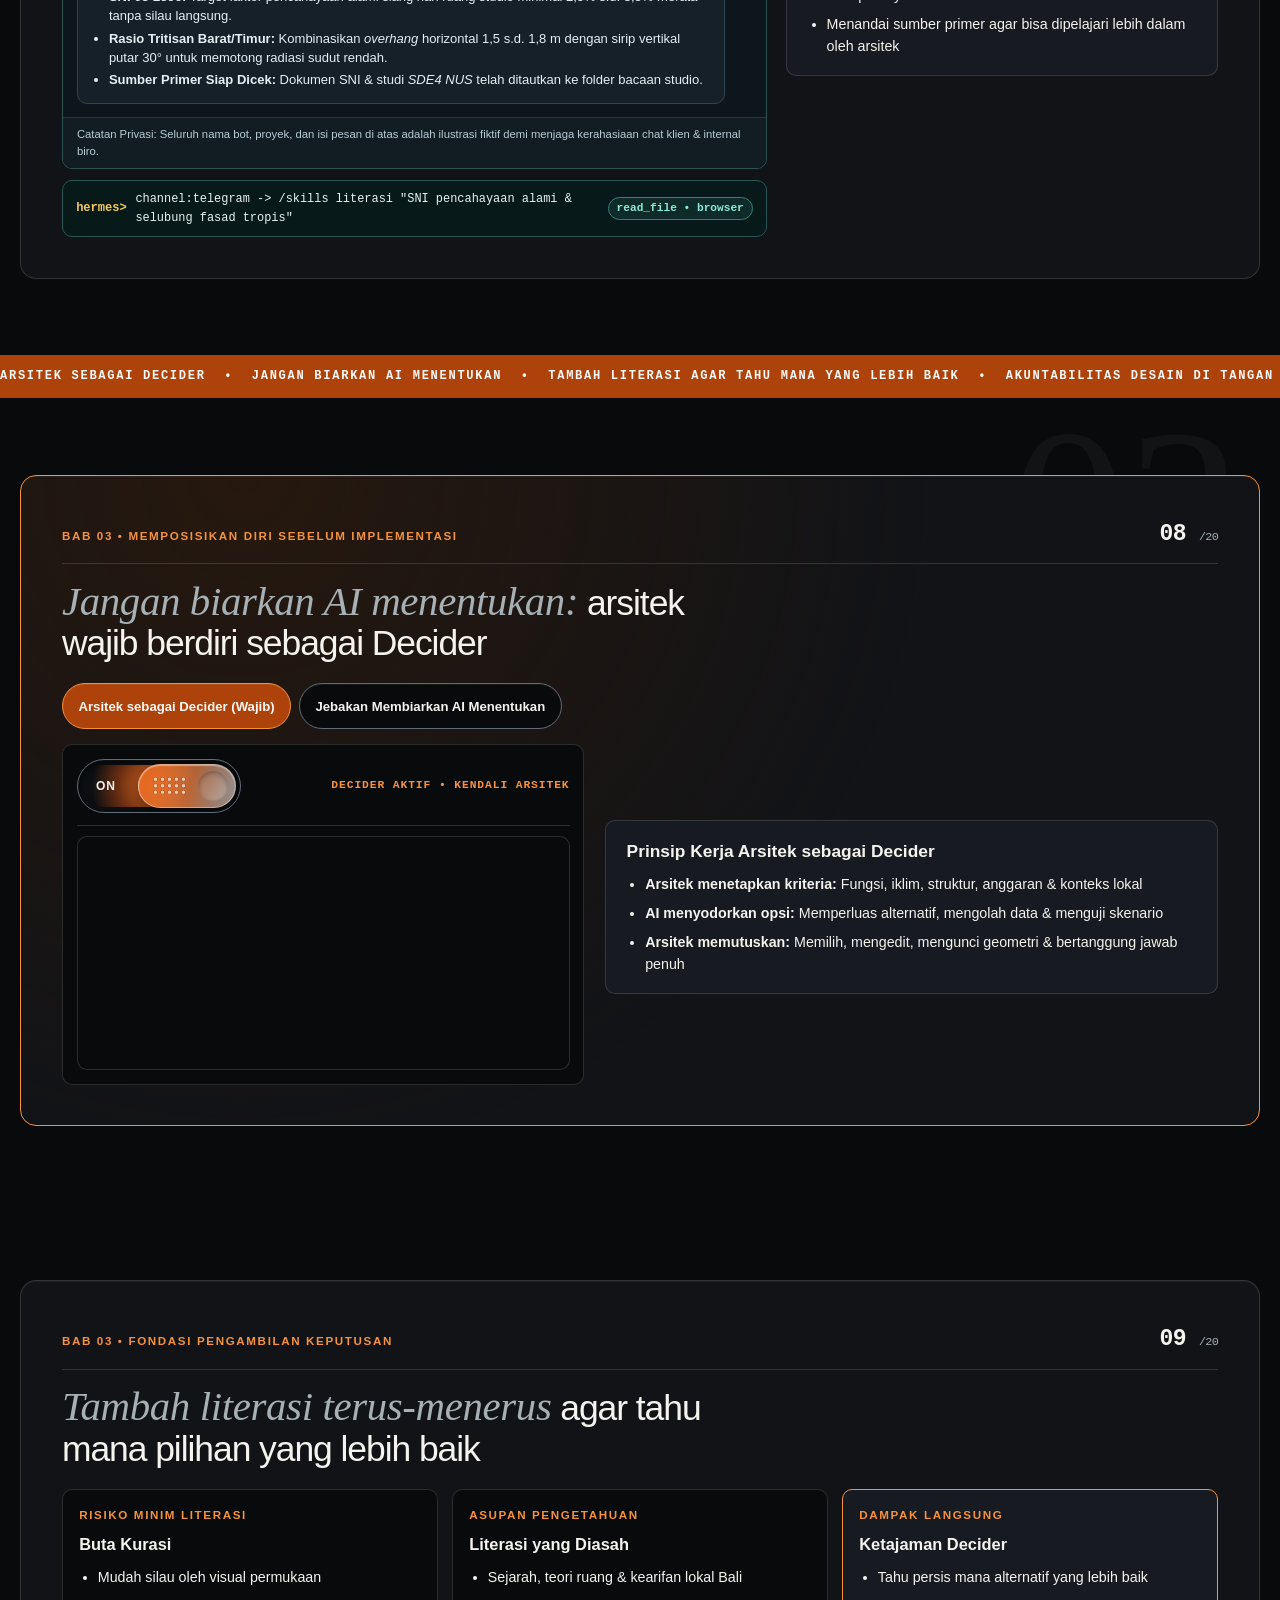
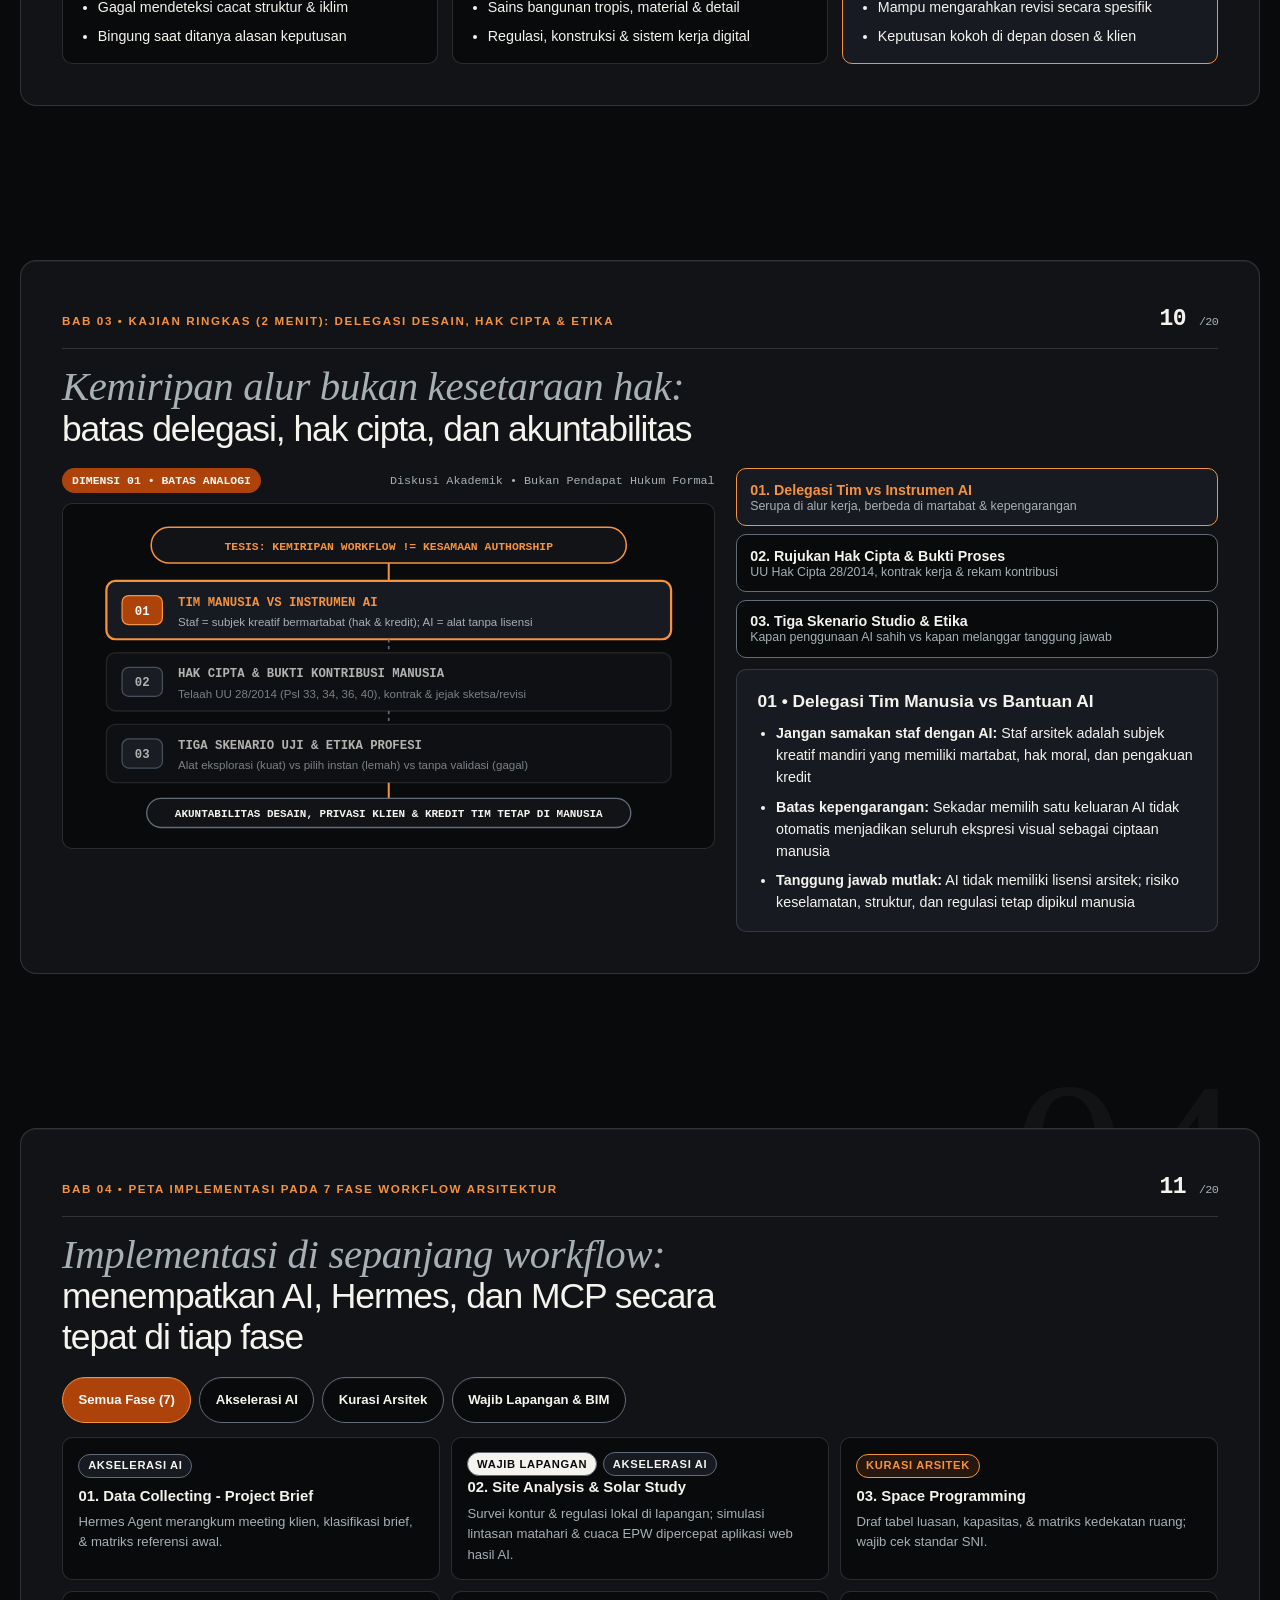
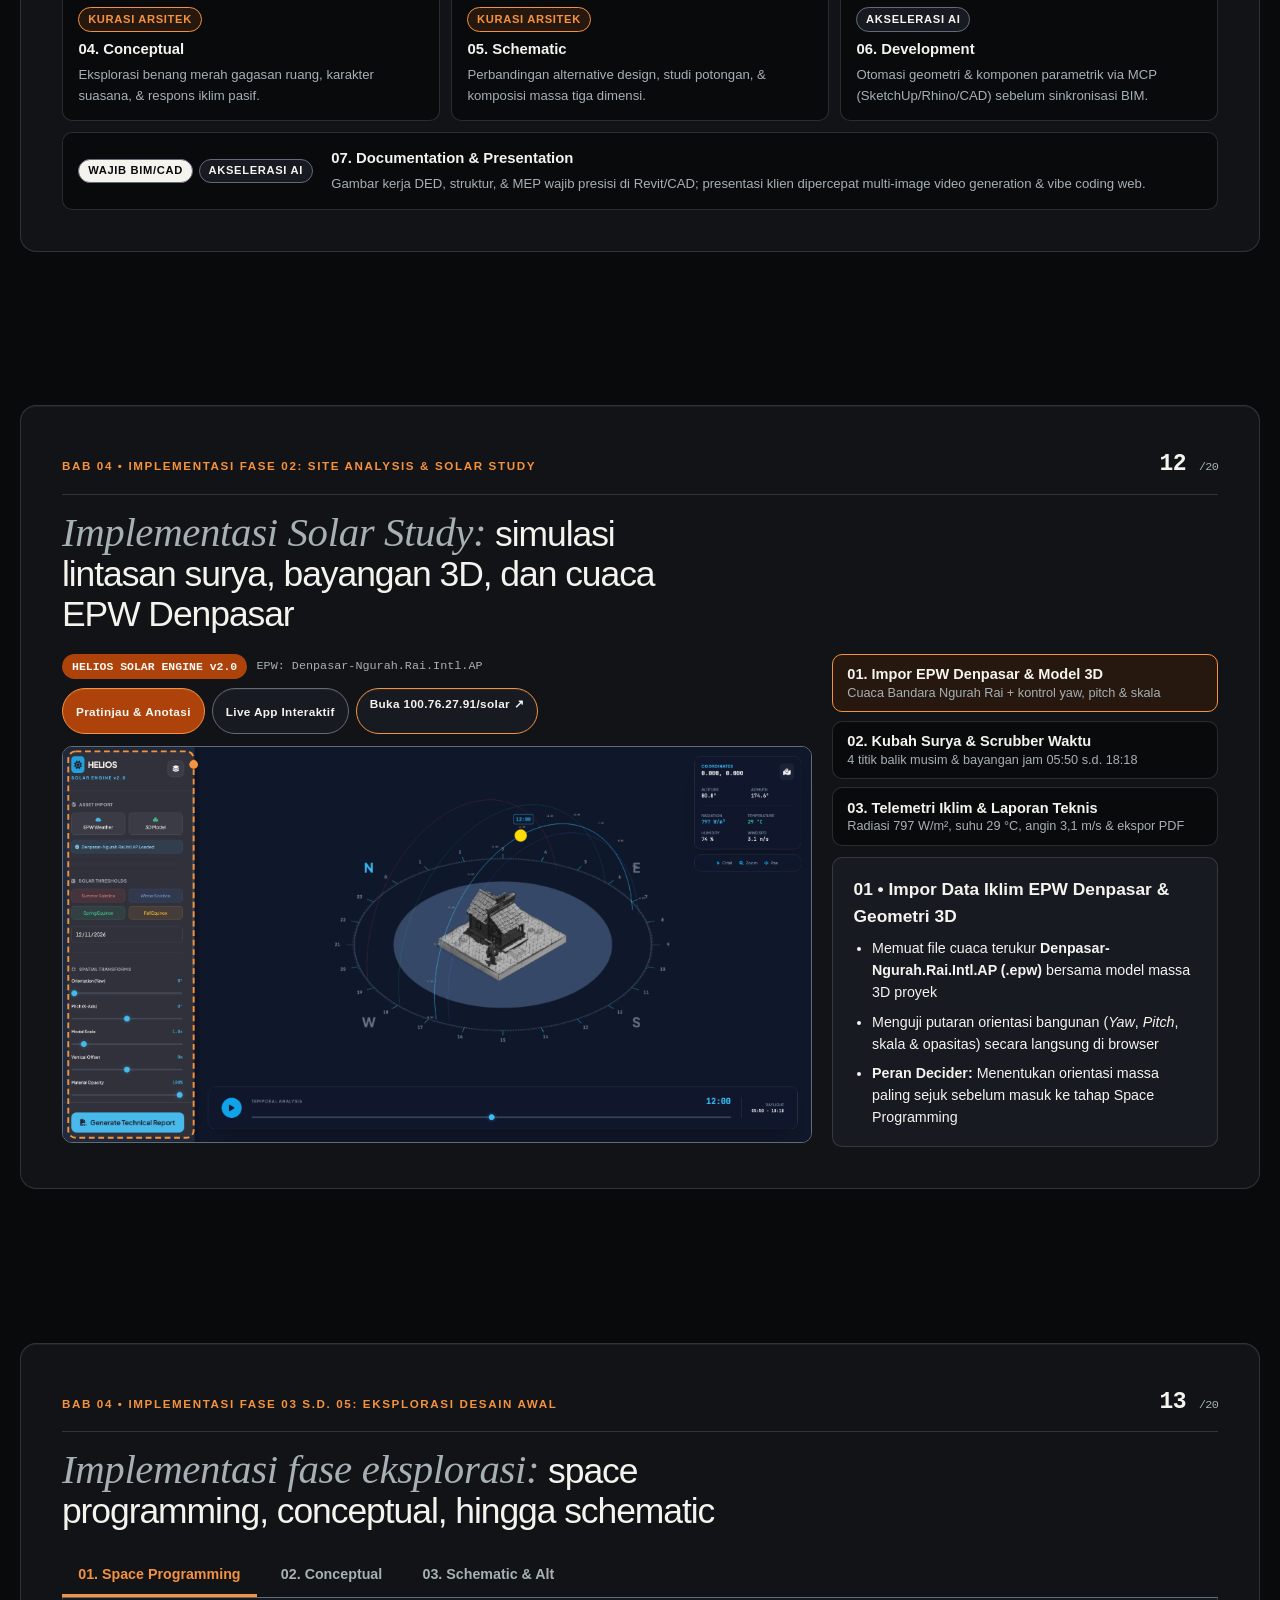
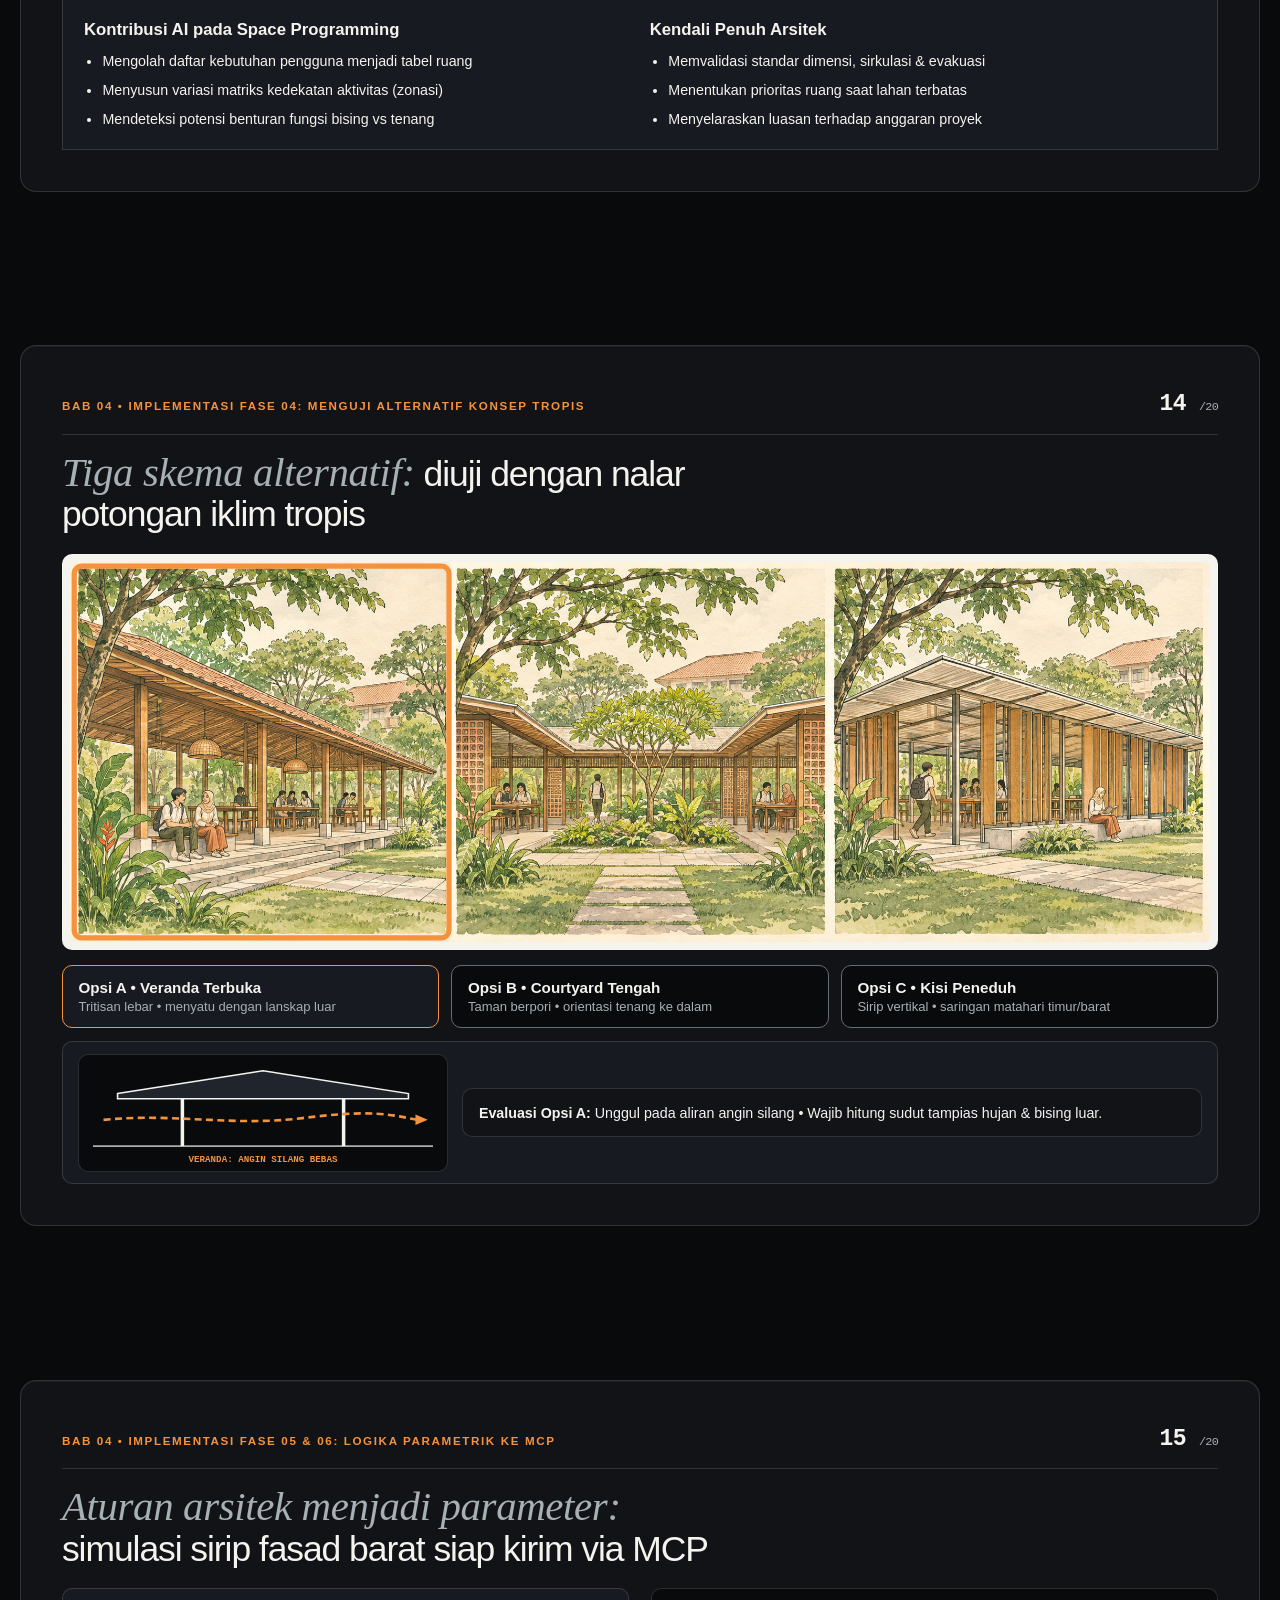
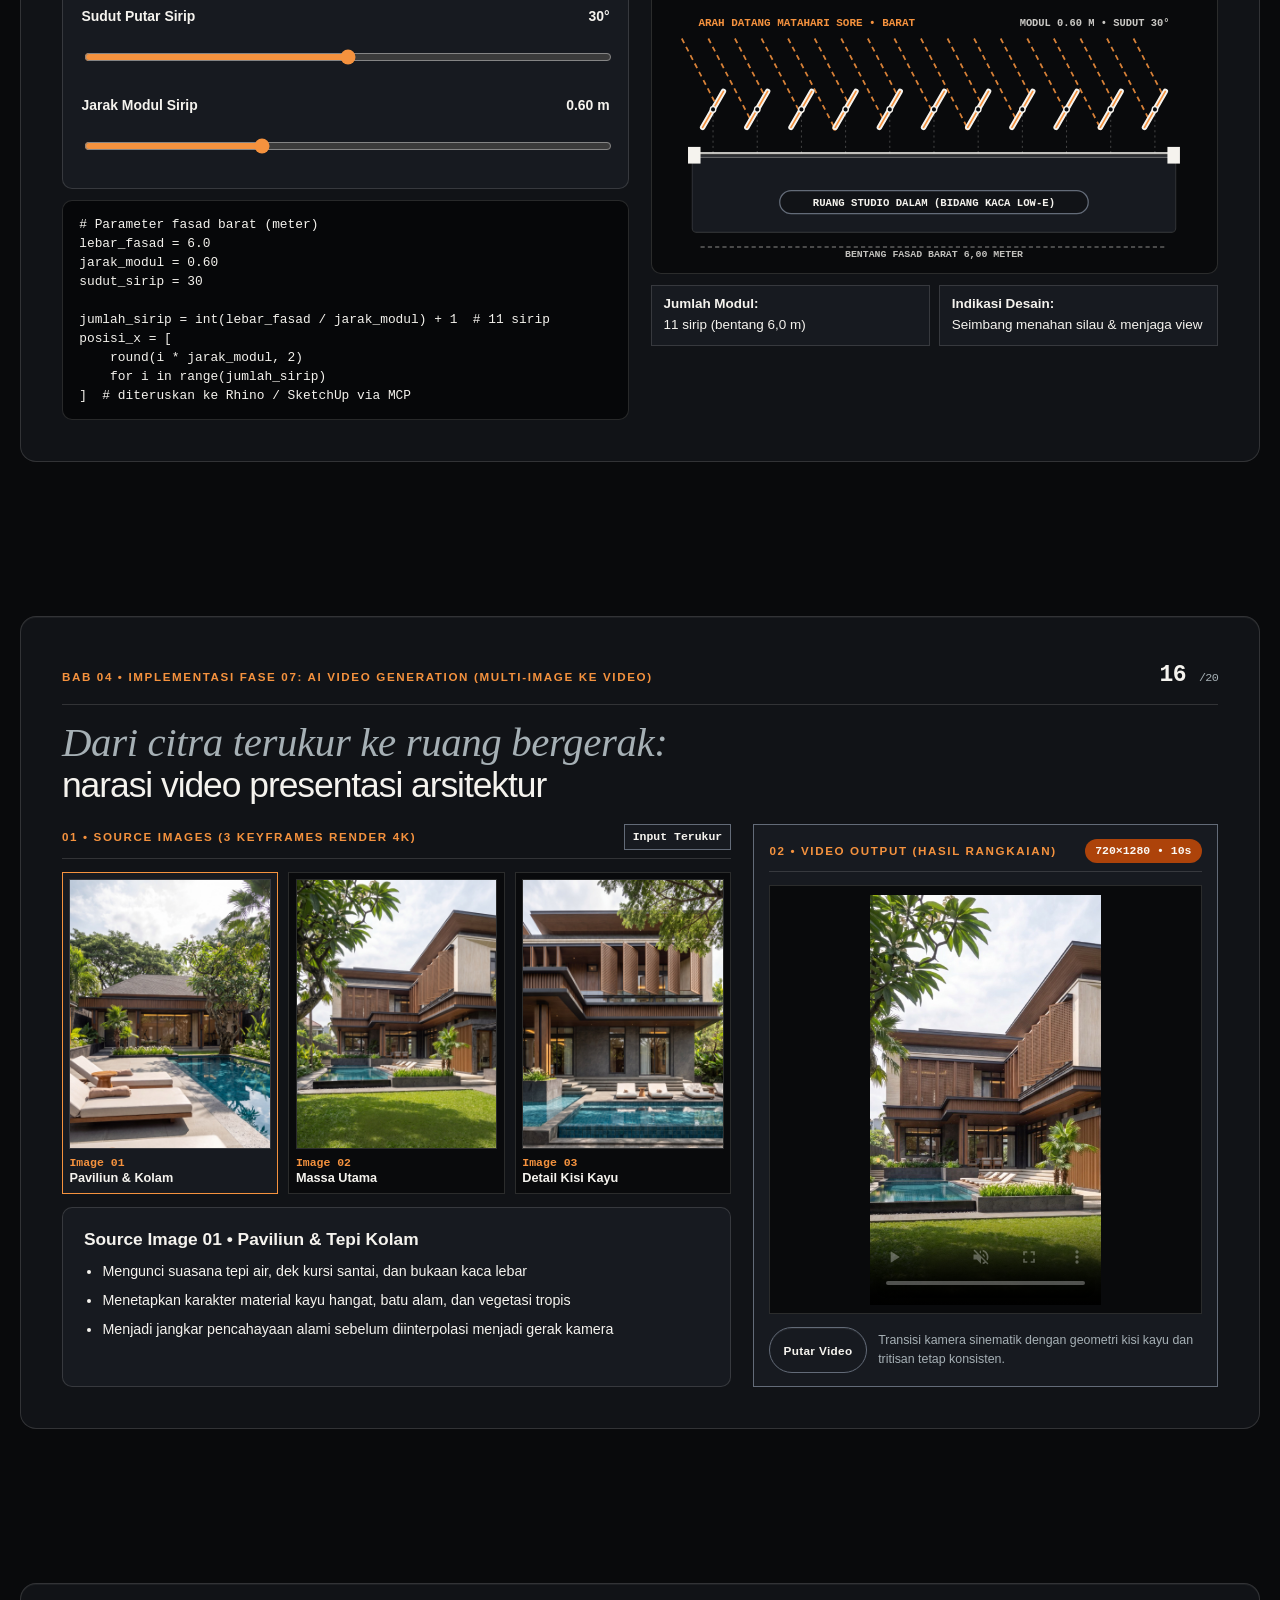
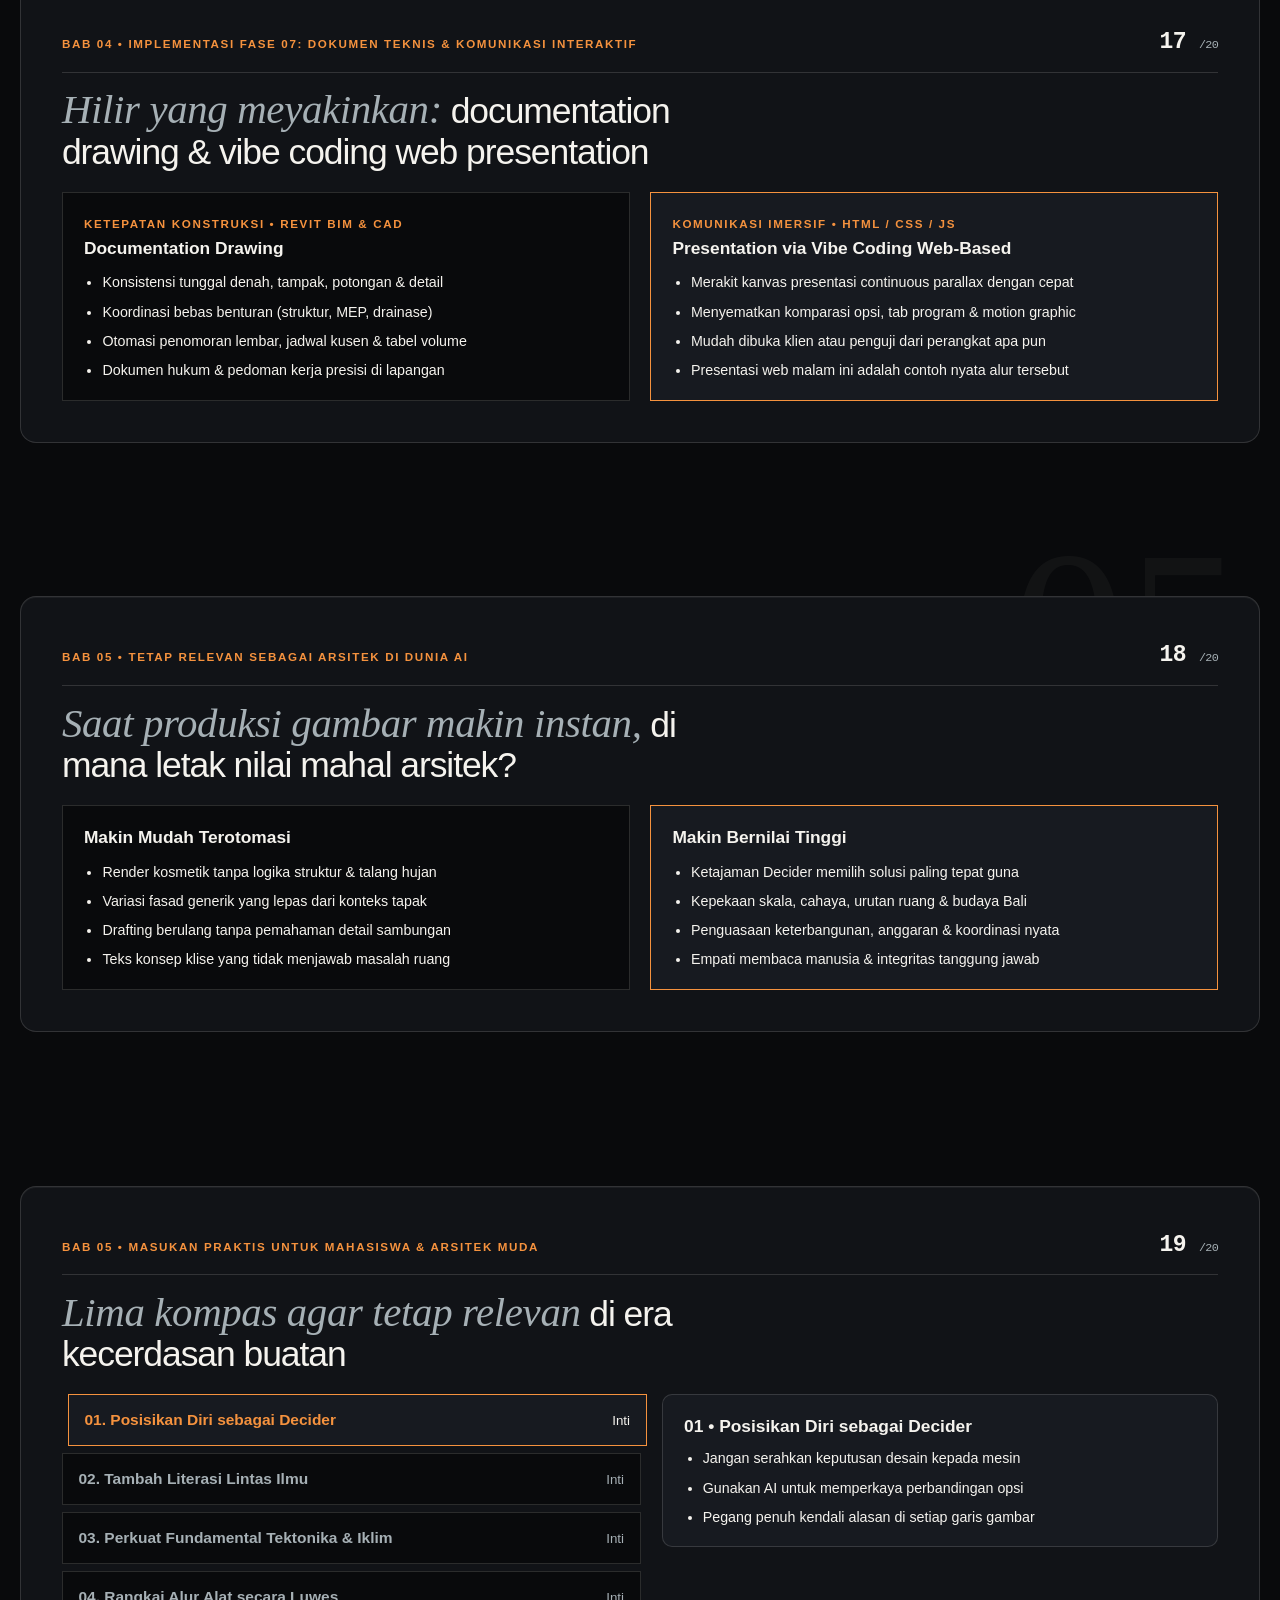
==== commit e2385acf: "Add authentic Rhino 8 and Grasshopper MCP captures and .gh/.3dm files" ====
--- a/deck/index.html
+++ b/deck/index.html
@@ -569,6 +569,13 @@
                 <span class="solar-epw-tag" id="mcp-stage-subtag" hidden>gh_build_graph • Satuan Meter/Milimeter</span>
               </div>
 
+              <!-- Sub-view Switcher Khusus Tangkapan Asli Rhino 8 & Grasshopper -->
+              <div class="lens-group mcp-rhino-subbar" id="mcp-rhino-view-bar" role="group" aria-label="Pilih tampilan tangkapan asli Rhino 8 dan Grasshopper" hidden>
+                <button type="button" class="lens-btn mcp-rhino-view-btn" data-rhino-view="split" aria-pressed="true">Layar Belah (GH + Rhino 8)</button>
+                <button type="button" class="lens-btn mcp-rhino-view-btn" data-rhino-view="canvas" aria-pressed="false">Kanvas Grasshopper (.GH)</button>
+                <button type="button" class="lens-btn mcp-rhino-view-btn" data-rhino-view="viewport" aria-pressed="false">Viewport 3D Rhino 8 (.3DM)</button>
+              </div>
+
               <!-- Panel 01: SketchUp 2027 Live Recorded Video -->
               <div class="mcp-video-frame" id="mcp-panel-sketchup">
                 <video
@@ -590,121 +597,21 @@
                 </video>
               </div>
 
-              <!-- Panel 02: Rhino 8 & Grasshopper MCP Parametric Node Graph + 3D NURBS Preview -->
-              <div class="mcp-gh-frame" id="mcp-panel-rhino" data-gh-active="0" hidden>
-                <svg id="mcp-gh-svg" viewBox="0 0 800 450" width="800" height="450" role="img"
-                  aria-label="Diagram kanvas node Grasshopper gh_build_graph terhubung ke viewport perspektif Rhino 8 untuk membangkitkan 11 sirip fasad barat 30 derajat dan kanopi tropis">
-                  <rect x="0" y="0" width="800" height="450" fill="#0E1318" />
-                  <!-- Left Canvas: Grasshopper Node Graph -->
-                  <rect x="14" y="14" width="474" height="422" rx="8" fill="#141B22" stroke="#31414F" stroke-width="1.2" />
-                  <text x="28" y="36" font-family="var(--font-mono)" font-size="10.5" font-weight="700" fill="#8CE8DA">GRASSHOPPER CANVAS • mcp_rhino.gh_build_graph()</text>
-
-                  <!-- Dataflow Bezier Wires -->
-                  <path d="M 206 82 C 232 82, 232 104, 256 104" fill="none" stroke="#8CE8DA" stroke-width="2" />
-                  <path d="M 206 202 C 232 202, 232 118, 256 118" fill="none" stroke="#8CE8DA" stroke-width="2" />
-                  <path d="M 206 142 C 232 142, 232 184, 256 184" fill="none" stroke="#F5923E" stroke-width="2" />
-                  <path d="M 470 112 C 484 112, 484 172, 256 172" fill="none" stroke="#7A8B99" stroke-width="1.5" stroke-dasharray="4 3" />
-                  <path d="M 470 184 C 482 232, 34 232, 44 294" fill="none" stroke="#F5923E" stroke-width="2" />
-                  <path d="M 250 294 C 272 294, 272 294, 294 294" fill="none" stroke="#F5923E" stroke-width="2" />
-                  <path d="M 250 368 C 272 368, 272 368, 294 368" fill="none" stroke="#8CE8DA" stroke-width="2" />
-
-                  <!-- GH Group 0: Sliders & Series -->
-                  <g class="gh-node-group" data-gh-group="0">
-                    <rect class="gh-node-card" x="28" y="58" width="178" height="46" rx="6" />
-                    <text class="gh-node-head" x="38" y="76">Number Slider • Modul</text>
-                    <text class="gh-node-val" x="38" y="94">0.60 m (min 0.40 .. 1.20)</text>
-
-                    <rect class="gh-node-card" x="28" y="118" width="178" height="46" rx="6" />
-                    <text class="gh-node-head" x="38" y="136">Number Slider • Sudut</text>
-                    <text class="gh-node-val" x="38" y="154">30.0° (min 0° .. 75°)</text>
-
-                    <rect class="gh-node-card" x="28" y="178" width="178" height="48" rx="6" />
-                    <text class="gh-node-head" x="38" y="196">Series • Titik Fasad</text>
-                    <text class="gh-node-val" x="38" y="214">S=0.0 • N=0.60 • C=11</text>
-                  </g>
-
-                  <!-- GH Group 1: Move & Rotate -->
-                  <g class="gh-node-group" data-gh-group="1">
-                    <rect class="gh-node-card" x="256" y="80" width="214" height="58" rx="6" />
-                    <text class="gh-node-head" x="268" y="100">Unit Y + Move</text>
-                    <text class="gh-node-val" x="268" y="120">Sebar 11 plane sepanjang 6.0 m</text>
-
-                    <rect class="gh-node-card" x="256" y="154" width="214" height="58" rx="6" />
-                    <text class="gh-node-head" x="268" y="174">Radians + Rotate 3D</text>
-                    <text class="gh-node-val" x="268" y="194">Putar sumbu Z sebesar 30.0°</text>
-                  </g>
-
-                  <!-- GH Group 2: Extrude & Loft -->
-                  <g class="gh-node-group" data-gh-group="2">
-                    <rect class="gh-node-card" x="44" y="264" width="206" height="58" rx="6" />
-                    <text class="gh-node-head" x="56" y="284">Rectangle + Extrude</text>
-                    <text class="gh-node-val" x="56" y="304">Sirip 300x60 mm • Tinggi 3.2 m</text>
-
-                    <rect class="gh-node-card" x="44" y="338" width="206" height="58" rx="6" />
-                    <text class="gh-node-head" x="56" y="358">Loft + Offset Surface</text>
-                    <text class="gh-node-val" x="56" y="378">Kanopi NURBS tritisan 1.80 m</text>
-                  </g>
-
-                  <!-- GH Group 3: Preview & Bake -->
-                  <g class="gh-node-group" data-gh-group="3">
-                    <rect class="gh-node-card" x="294" y="264" width="176" height="58" rx="6" />
-                    <text class="gh-node-head" x="306" y="284">gh_capture_preview</text>
-                    <text class="gh-node-val" x="306" y="304">Viewport Perspective PNG</text>
-
-                    <rect class="gh-node-card" x="294" y="338" width="176" height="58" rx="6" />
-                    <text class="gh-node-head" x="306" y="358">Bake -&gt; Rhino Layer</text>
-                    <text class="gh-node-val" x="306" y="378">ARS-FASAD-SIRIP (11 Brep)</text>
-                  </g>
-
-                  <text x="28" y="422" font-family="var(--font-mono)" font-size="9.5" fill="#9EB0BE">Dataflow terjaga: ubah slider -&gt; seluruh 11 Brep diperbarui otomatis</text>
-
-                  <!-- Right Inset: Rhino 8 Perspective Viewport -->
-                  <rect x="500" y="14" width="286" height="422" rx="8" fill="#0B1015" stroke="#31414F" stroke-width="1.2" />
-                  <rect x="512" y="24" width="154" height="22" rx="4" fill="#18222C" stroke="#3E5366" stroke-width="1" />
-                  <text x="520" y="39" font-family="var(--font-mono)" font-size="10" font-weight="700" fill="#EAF2F7">Perspective • Rhino 8</text>
-
-                  <!-- Isometric Construction Grid -->
-                  <g stroke="#1E2B36" stroke-width="1">
-                    <line x1="528" y1="336" x2="668" y2="266" />
-                    <line x1="556" y1="350" x2="696" y2="280" />
-                    <line x1="584" y1="364" x2="724" y2="294" />
-                    <line x1="612" y1="378" x2="752" y2="308" />
-                    <line x1="528" y1="336" x2="612" y2="378" />
-                    <line x1="574" y1="313" x2="658" y2="355" />
-                    <line x1="620" y1="290" x2="704" y2="332" />
-                    <line x1="668" y1="266" x2="752" y2="308" />
-                  </g>
-
-                  <!-- Pavilion Floor Slab & Canopy Loft Wireframe -->
-                  <polygon points="548,334 676,270 746,305 618,369" fill="rgba(140,232,218,0.08)" stroke="#588294" stroke-width="1.5" />
-                  <polygon points="528,176 668,108 764,148 624,218" fill="rgba(140,232,218,0.13)" stroke="#8CE8DA" stroke-width="2" />
-                  <path d="M 556,190 L 696,120 M 590,204 L 730,134" stroke="#8CE8DA" stroke-width="1" stroke-dasharray="4 3" />
-
-                  <!-- 11 Parametric Rotated 3D Louver Blades along West Edge -->
-                  <g fill="rgba(245,146,62,0.34)" stroke="#F5923E" stroke-width="1.6">
-                    <polygon points="552,330 562,323 562,192 552,199" />
-                    <polygon points="564,324 574,317 574,186 564,193" />
-                    <polygon points="576,318 586,311 586,180 576,187" />
-                    <polygon points="588,312 598,305 598,174 588,181" />
-                    <polygon points="600,306 610,299 610,168 600,175" />
-                    <polygon points="612,300 622,293 622,162 612,169" />
-                    <polygon points="624,294 634,287 634,156 624,163" />
-                    <polygon points="636,288 646,281 646,150 636,157" />
-                    <polygon points="648,282 658,275 658,144 648,151" />
-                    <polygon points="660,276 670,269 670,138 660,145" />
-                    <polygon points="672,270 682,263 682,132 672,139" />
-                  </g>
-
-                  <!-- XYZ World Axes Triad -->
-                  <line x1="534" y1="406" x2="564" y2="406" stroke="#FF6B6B" stroke-width="2" />
-                  <line x1="534" y1="406" x2="552" y2="390" stroke="#51CF66" stroke-width="2" />
-                  <line x1="534" y1="406" x2="534" y2="378" stroke="#4DABF7" stroke-width="2" />
-                  <text x="568" y="410" font-family="var(--font-mono)" font-size="9.5" fill="#FF8787">X</text>
-                  <text x="556" y="390" font-family="var(--font-mono)" font-size="9.5" fill="#69DB7C">Y</text>
-                  <text x="530" y="373" font-family="var(--font-mono)" font-size="9.5" fill="#74C0FC">Z</text>
-
-                  <rect x="598" y="396" width="174" height="24" rx="12" fill="#26180E" stroke="#F5923E" stroke-width="1.2" />
-                  <text x="685" y="412" text-anchor="middle" font-family="var(--font-mono)" font-size="9.5" font-weight="700" fill="#F5923E">11 BREPS • 30° • 0.60 M</text>
+              <!-- Panel 02: Rhino 8 & Grasshopper Authentic Live MCP Capture (.GH + .3DM) -->
+              <div class="mcp-gh-frame" id="mcp-panel-rhino" data-gh-active="0" data-rhino-view="split" hidden>
+                <img
+                  id="mcp-rhino-img"
+                  src="assets/rhino-gh-split.png"
+                  width="1600"
+                  height="760"
+                  loading="lazy"
+                  alt="Tangkapan layar asli kanvas Grasshopper dan viewport Perspective Rhino 8 hasil eksekusi rhinomcp di MacBook ini: empat grup komponen Number Slider, Series Y, Profil 320x60mm, Rotate 30 deg, Extrude 3,20 m, dan Solid 11 Brep menampilkan pratinjau langsung 11 sirip merah transparan pada fasad barat Paviliun Studio Tropis."
+                >
+                <svg id="mcp-gh-svg" class="solar-callout-svg" viewBox="0 0 1600 760" shape-rendering="crispEdges" aria-hidden="true">
+                  <rect id="mcp-gh-focus-rect" x="23" y="190" width="458" height="164" rx="8"
+                    fill="rgba(217, 78, 15, 0.08)" stroke="#D94E0F" stroke-width="4.5" stroke-dasharray="12 7" />
+                  <rect id="mcp-gh-focus-rect-b" x="954" y="180" width="446" height="480" rx="8" hidden
+                    fill="rgba(217, 78, 15, 0.06)" stroke="#D94E0F" stroke-width="4.5" stroke-dasharray="12 7" />
                 </svg>
               </div>
 
@@ -715,7 +622,6 @@
                   width="1600"
                   height="602"
                   loading="lazy"
-                  fetchpriority="low"
                   alt="Gambar kerja denah Paviliun Studio Tropis 18x6 meter hasil eksekusi nyata AutoCAD MCP: grid as 1-4 dan A-B, dinding bata berarsir dengan pintu D1-D2 dan jendela W1-W4, 8 kolom baja, 11 blok sirip fasad barat diputar 30 derajat, dimensi milimeter, serta Room Schedule 103,55 m² dan Window Schedule."
                 >
                 <svg id="mcp-cad-svg" class="solar-callout-svg" viewBox="0 0 1600 602" shape-rendering="crispEdges" aria-hidden="true">
@@ -1757,7 +1663,7 @@
             <span class="meta-kicker">AKSES TERBUKA PESERTA • FULL EXPERIENCE &amp; REPOSITORI</span>
             <h3 class="qr-hub-title">Pindai untuk Membuka Presentasi Interaktif sekaligus Mengunduh Handbook PDF</h3>
             <p class="qr-hub-desc" id="closing-qr-desc">
-              Satu tautan membuka dek web interaktif 20 bagian secara utuh di ponsel atau laptop peserta, lengkap dengan unduhan buku pegangan PDF 12 halaman dan contoh gambar kerja AutoCAD MCP (<code>.dxf</code>).
+              Satu tautan membuka dek web interaktif 20 bagian secara utuh di ponsel atau laptop peserta, lengkap dengan unduhan buku pegangan PDF 12 halaman serta berkas asli definisi Grasshopper (<code>.gh</code>), model Rhino 8 (<code>.3dm</code>), dan gambar kerja AutoCAD MCP (<code>.dxf</code>).
             </p>
 
             <div class="lens-group qr-target-bar" role="group" aria-label="Pilih tujuan tautan pada kode QR">
@@ -1773,7 +1679,9 @@
 
             <div class="qr-download-actions">
               <a class="chrome-btn qr-action-primary" href="../output/Handbook-AI-in-Architecture-Udayana-2026.pdf" download="Handbook-AI-in-Architecture-Udayana-2026.pdf">Unduh Handbook PDF (12 Hlm)</a>
-              <a class="chrome-btn" href="../output/Paviliun-Studio-Tropis-MCP.dxf" download="Paviliun-Studio-Tropis-MCP.dxf">Unduh Contoh AutoCAD (.DXF)</a>
+              <a class="chrome-btn" href="../output/Paviliun-Studio-Tropis-MCP.gh" download="Paviliun-Studio-Tropis-MCP.gh">Unduh Grasshopper (.GH)</a>
+              <a class="chrome-btn" href="../output/Paviliun-Studio-Tropis-MCP.3dm" download="Paviliun-Studio-Tropis-MCP.3dm">Unduh Rhino 8 (.3DM)</a>
+              <a class="chrome-btn" href="../output/Paviliun-Studio-Tropis-MCP.dxf" download="Paviliun-Studio-Tropis-MCP.dxf">Unduh AutoCAD (.DXF)</a>
               <a class="chrome-btn" href="https://github.com/archimades27/ai-arsitektur-udayana-2026" target="_blank" rel="noopener noreferrer">Buka Repositori GitHub</a>
             </div>
           </div>
@@ -1871,7 +1779,7 @@
 
       <div class="qr-info-column">
         <p class="qr-hub-desc" id="modal-qr-desc">
-          Pindai kode QR ini untuk membuka presentasi web interaktif 20 bagian secara langsung sekaligus mengunduh buku pegangan PDF 12 halaman dan contoh gambar kerja AutoCAD MCP.
+          Pindai kode QR ini untuk membuka presentasi web interaktif 20 bagian secara langsung sekaligus mengunduh buku pegangan PDF 12 halaman serta berkas asli Grasshopper (<code>.gh</code>), Rhino 8 (<code>.3dm</code>), dan AutoCAD MCP (<code>.dxf</code>).
         </p>
 
         <div class="lens-group qr-target-bar" role="group" aria-label="Pilih tujuan tautan pada kode QR di jendela ini">
@@ -1887,7 +1795,9 @@
 
         <div class="qr-download-actions">
           <a class="chrome-btn qr-action-primary" href="../output/Handbook-AI-in-Architecture-Udayana-2026.pdf" download="Handbook-AI-in-Architecture-Udayana-2026.pdf">Unduh Handbook PDF (12 Hlm)</a>
-          <a class="chrome-btn" href="../output/Paviliun-Studio-Tropis-MCP.dxf" download="Paviliun-Studio-Tropis-MCP.dxf">Unduh Contoh AutoCAD (.DXF)</a>
+          <a class="chrome-btn" href="../output/Paviliun-Studio-Tropis-MCP.gh" download="Paviliun-Studio-Tropis-MCP.gh">Unduh Grasshopper (.GH)</a>
+          <a class="chrome-btn" href="../output/Paviliun-Studio-Tropis-MCP.3dm" download="Paviliun-Studio-Tropis-MCP.3dm">Unduh Rhino 8 (.3DM)</a>
+          <a class="chrome-btn" href="../output/Paviliun-Studio-Tropis-MCP.dxf" download="Paviliun-Studio-Tropis-MCP.dxf">Unduh AutoCAD (.DXF)</a>
           <a class="chrome-btn" href="https://github.com/archimades27/ai-arsitektur-udayana-2026" target="_blank" rel="noopener noreferrer">Buka Repositori GitHub</a>
         </div>
       </div>
--- a/deck/styles.css
+++ b/deck/styles.css
@@ -2718,64 +2718,29 @@
   padding: 0;
 }
 
-.mcp-cad-frame img {
+.mcp-gh-frame {
+  background: #DDD8CD;
+  padding: 0;
+}
+
+.mcp-gh-frame[data-rhino-view="viewport"] {
+  background: #8C9096;
+}
+
+.mcp-cad-frame img,
+.mcp-gh-frame img {
   display: block;
   width: 100%;
   height: auto;
 }
 
-#mcp-gh-svg {
-  display: block;
-  width: 100%;
-  height: auto;
-}
-
-.gh-node-group {
-  opacity: 0.66;
-  transition: opacity 0.24s var(--ease-expo);
-}
-
-.gh-node-card {
-  fill: #1C2630;
-  stroke: #496073;
-  stroke-width: 1.25;
-  transition: fill 0.24s var(--ease-expo), stroke 0.24s var(--ease-expo);
-}
-
-.gh-node-head {
-  fill: #EDF3F7;
-  font-family: var(--font-mono);
-  font-size: 10px;
-  font-weight: 700;
-}
-
-.gh-node-val {
-  fill: #B6C6D4;
-  font-family: var(--font-sans);
-  font-size: 10px;
-}
-
-.mcp-gh-frame[data-gh-active="0"] .gh-node-group[data-gh-group="0"],
-.mcp-gh-frame[data-gh-active="1"] .gh-node-group[data-gh-group="1"],
-.mcp-gh-frame[data-gh-active="2"] .gh-node-group[data-gh-group="2"],
-.mcp-gh-frame[data-gh-active="3"] .gh-node-group[data-gh-group="3"] {
-  opacity: 1;
-}
-
-.mcp-gh-frame[data-gh-active="0"] .gh-node-group[data-gh-group="0"] .gh-node-card,
-.mcp-gh-frame[data-gh-active="1"] .gh-node-group[data-gh-group="1"] .gh-node-card,
-.mcp-gh-frame[data-gh-active="2"] .gh-node-group[data-gh-group="2"] .gh-node-card,
-.mcp-gh-frame[data-gh-active="3"] .gh-node-group[data-gh-group="3"] .gh-node-card {
-  fill: #281B11;
-  stroke: #F5923E;
-  stroke-width: 2;
-}
-
-.mcp-gh-frame[data-gh-active="0"] .gh-node-group[data-gh-group="0"] .gh-node-head,
-.mcp-gh-frame[data-gh-active="1"] .gh-node-group[data-gh-group="1"] .gh-node-head,
-.mcp-gh-frame[data-gh-active="2"] .gh-node-group[data-gh-group="2"] .gh-node-head,
-.mcp-gh-frame[data-gh-active="3"] .gh-node-group[data-gh-group="3"] .gh-node-head {
-  fill: #F7A55A;
+.mcp-rhino-subbar {
+  margin-bottom: 0.55rem;
+}
+
+.mcp-rhino-subbar[hidden],
+svg [hidden] {
+  display: none !important;
 }
 
 /* Hermes Agent Simulated Telegram Bot Card (Strict Fictional Case) */
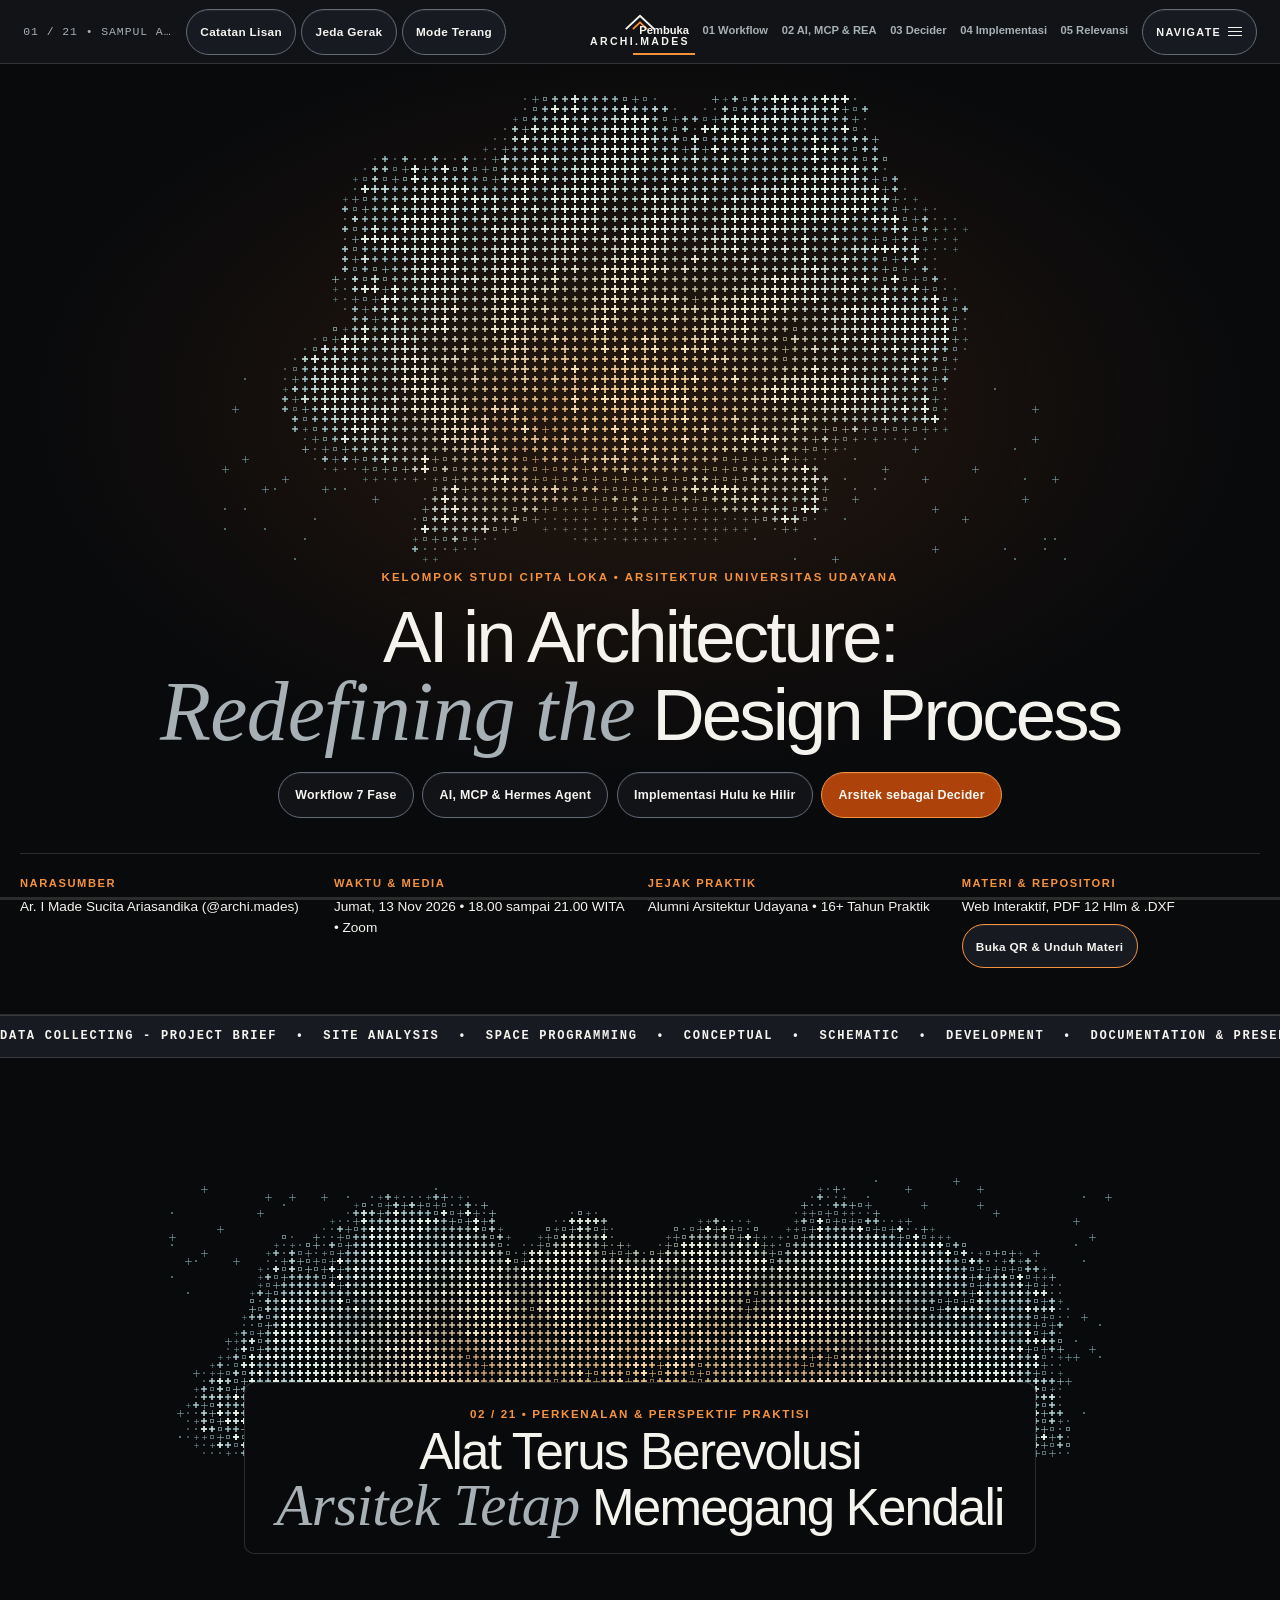
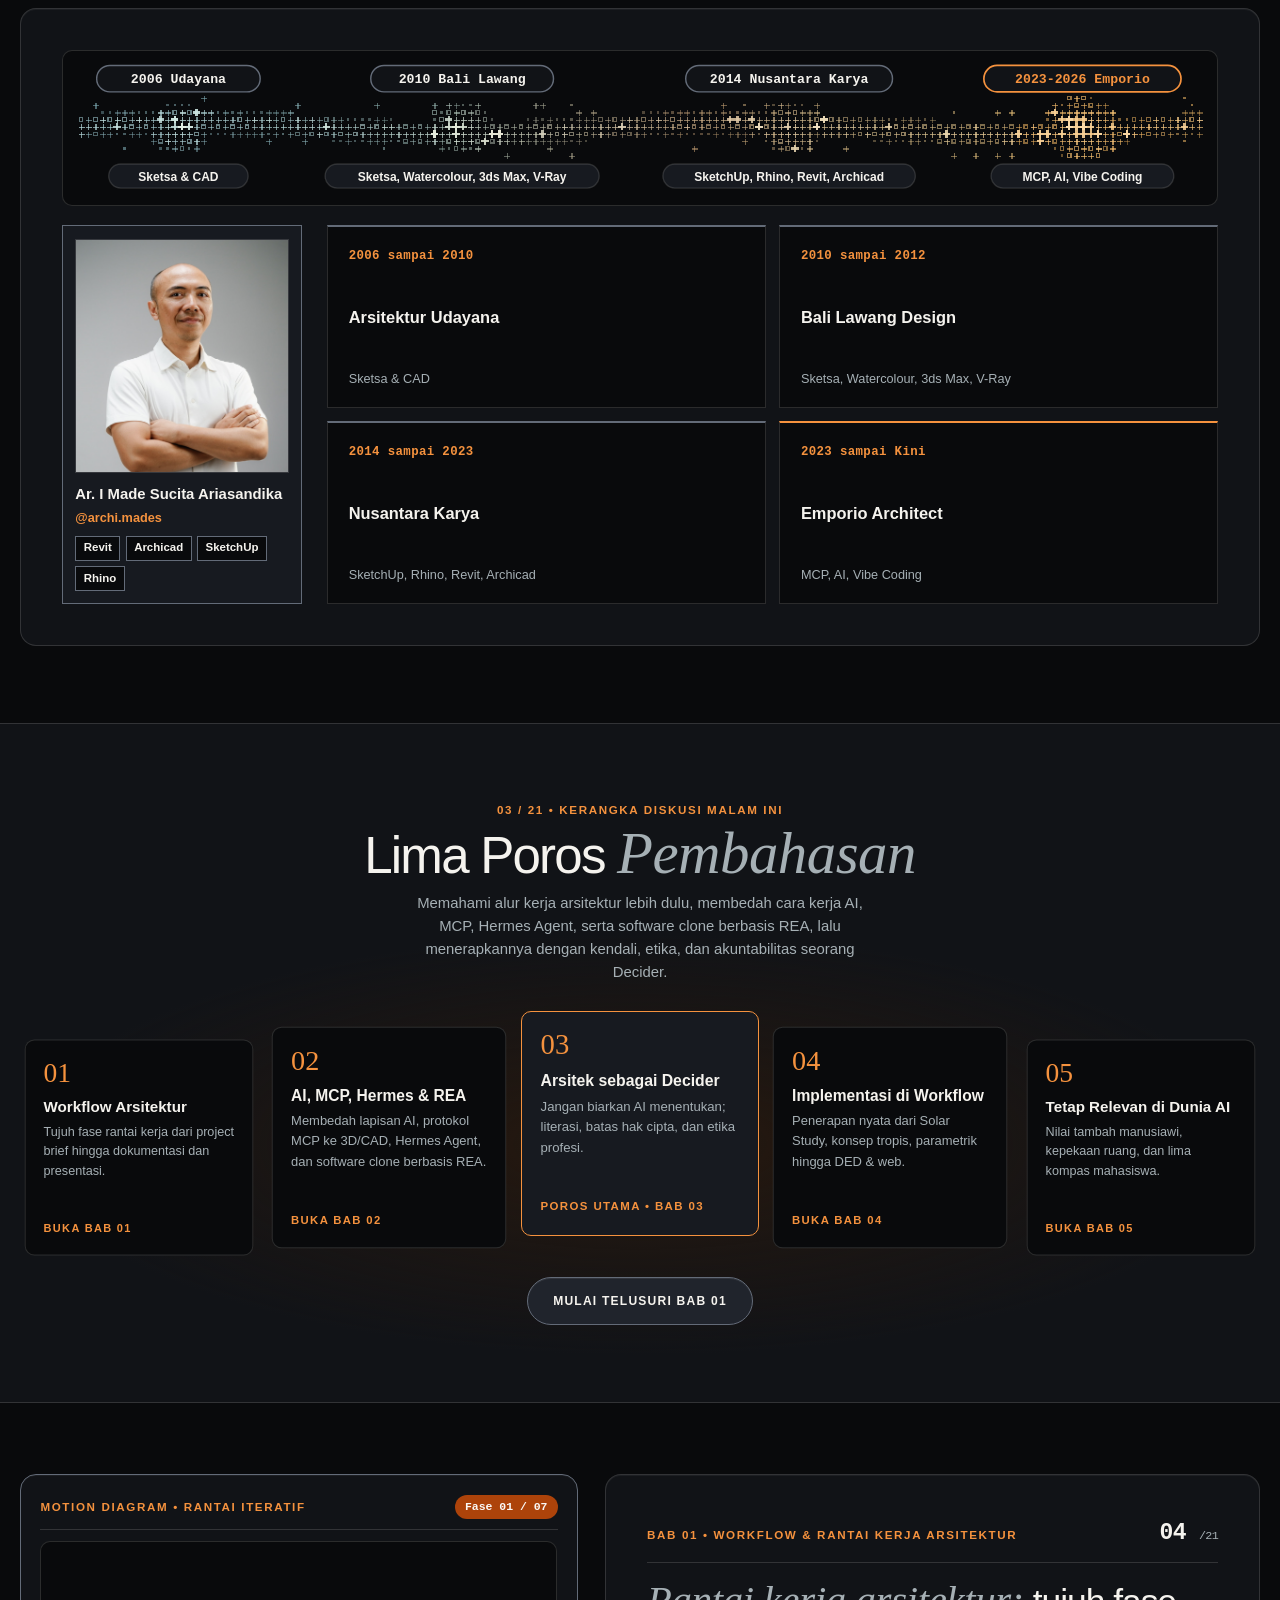
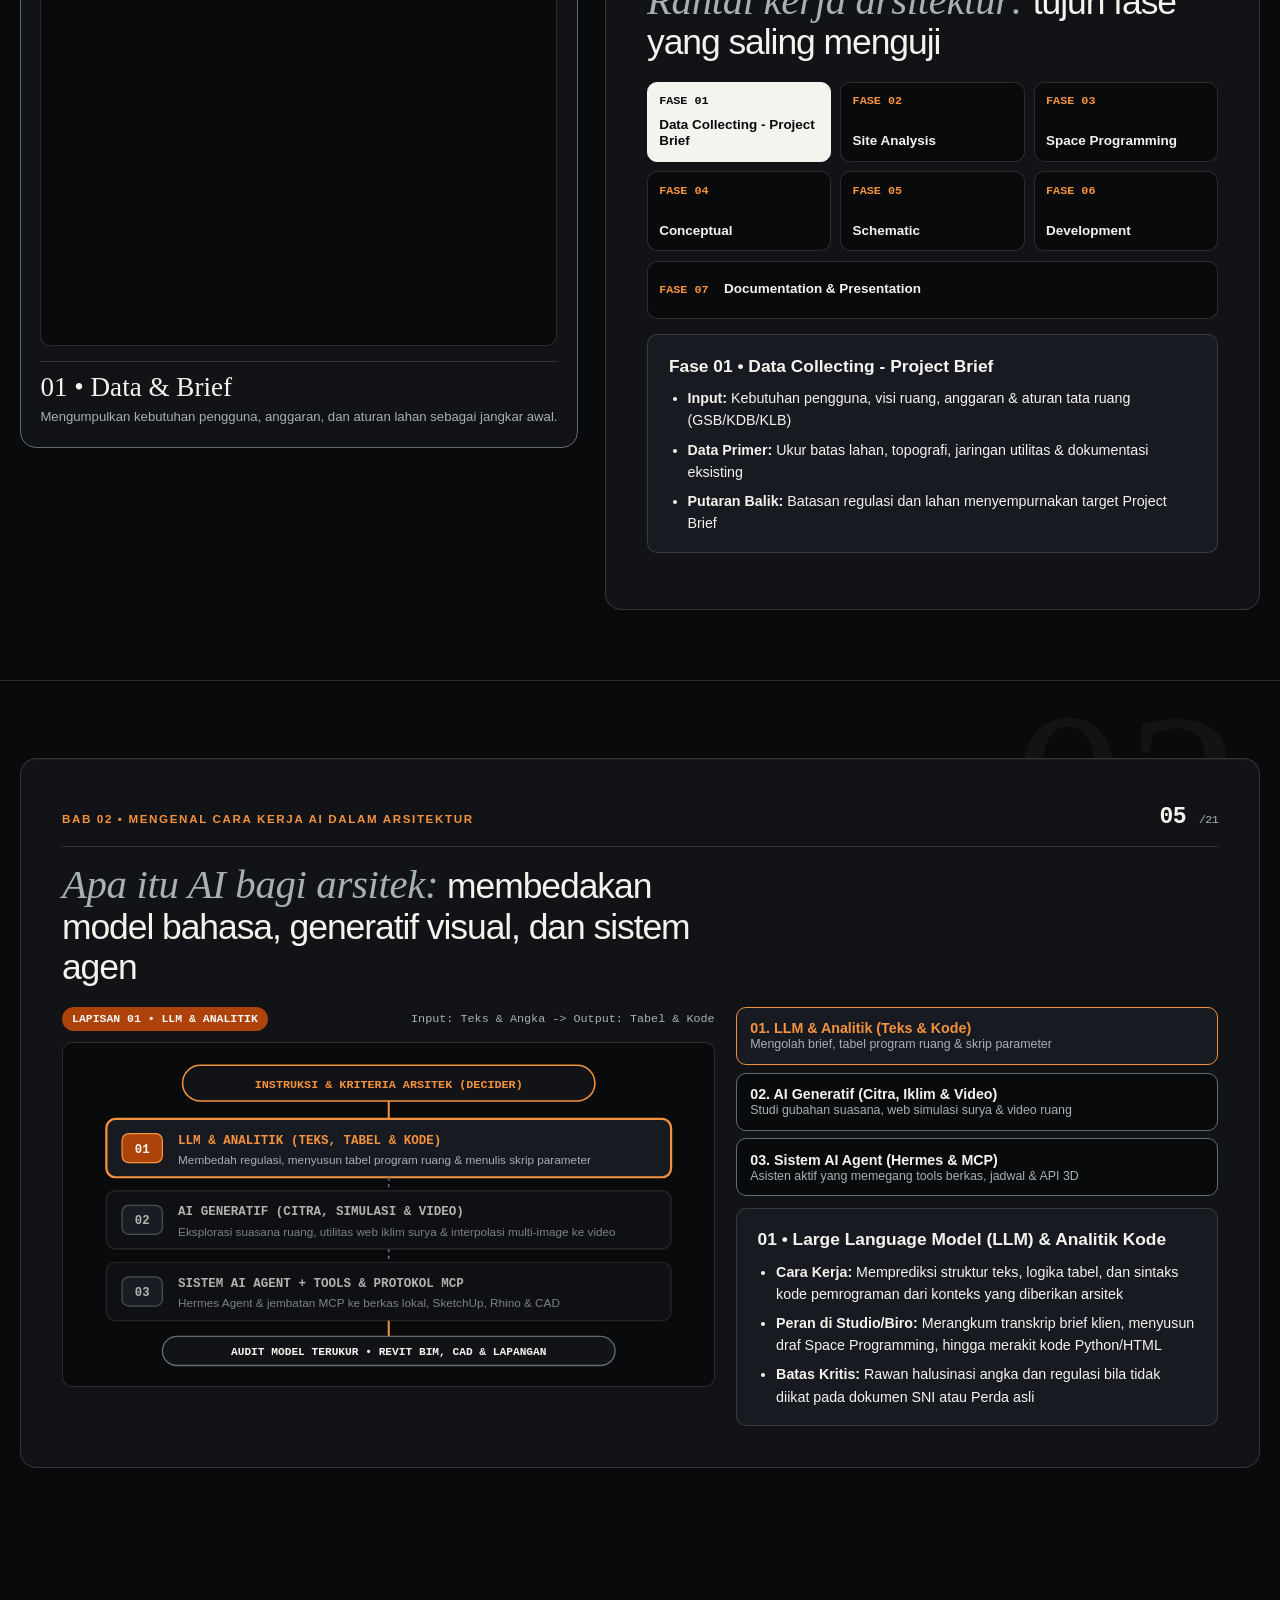
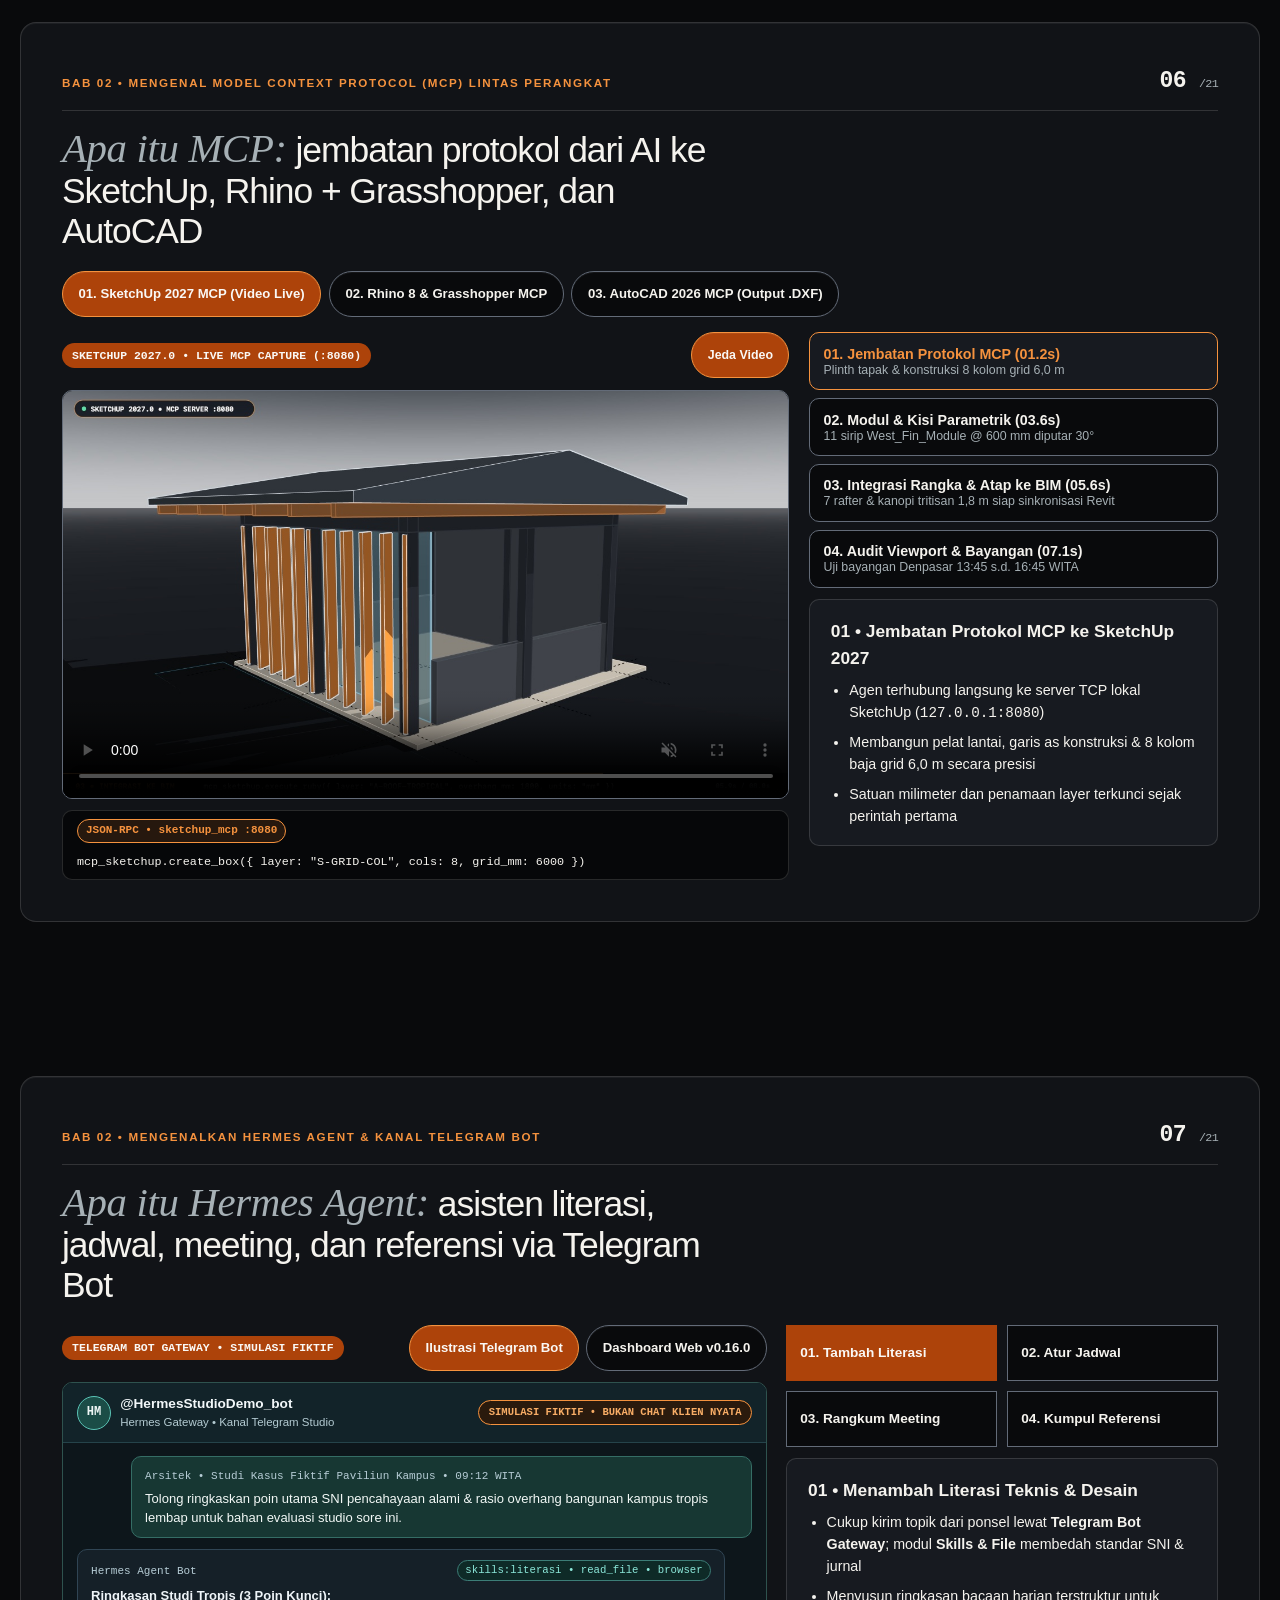
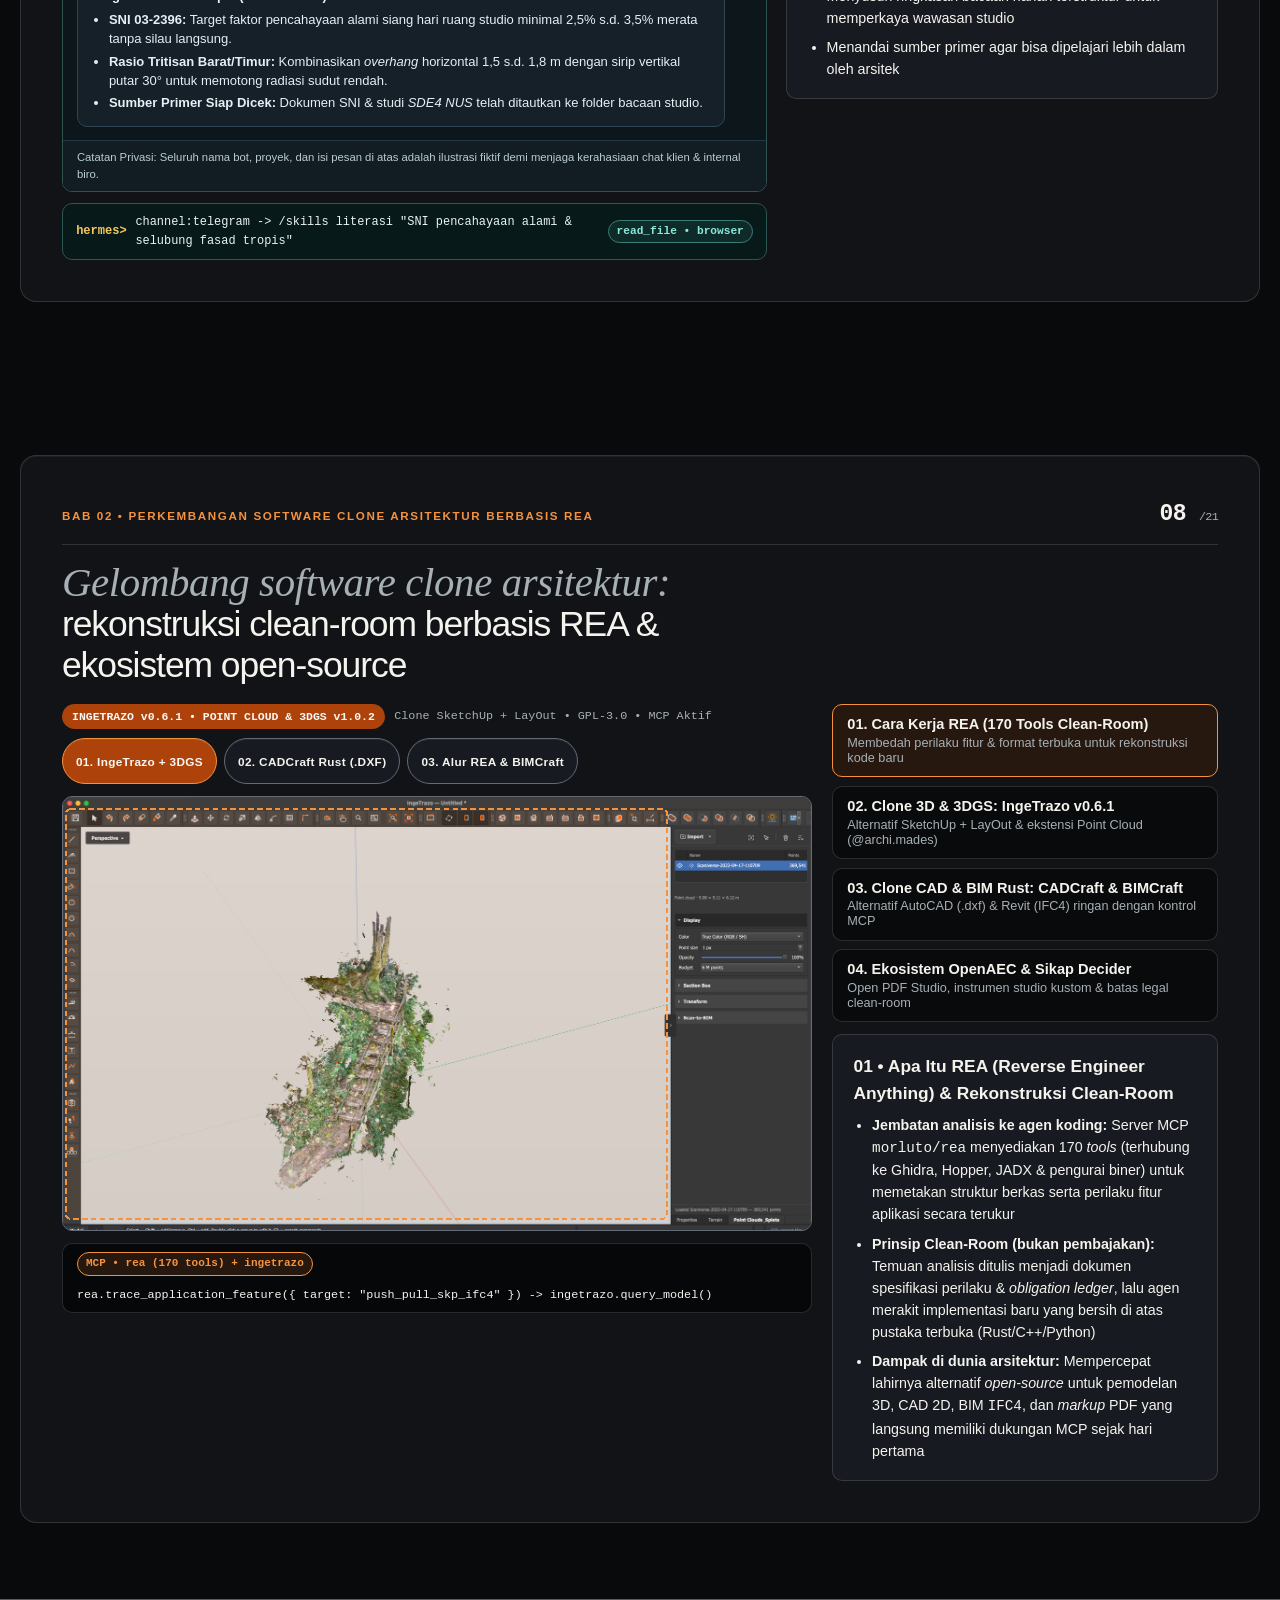
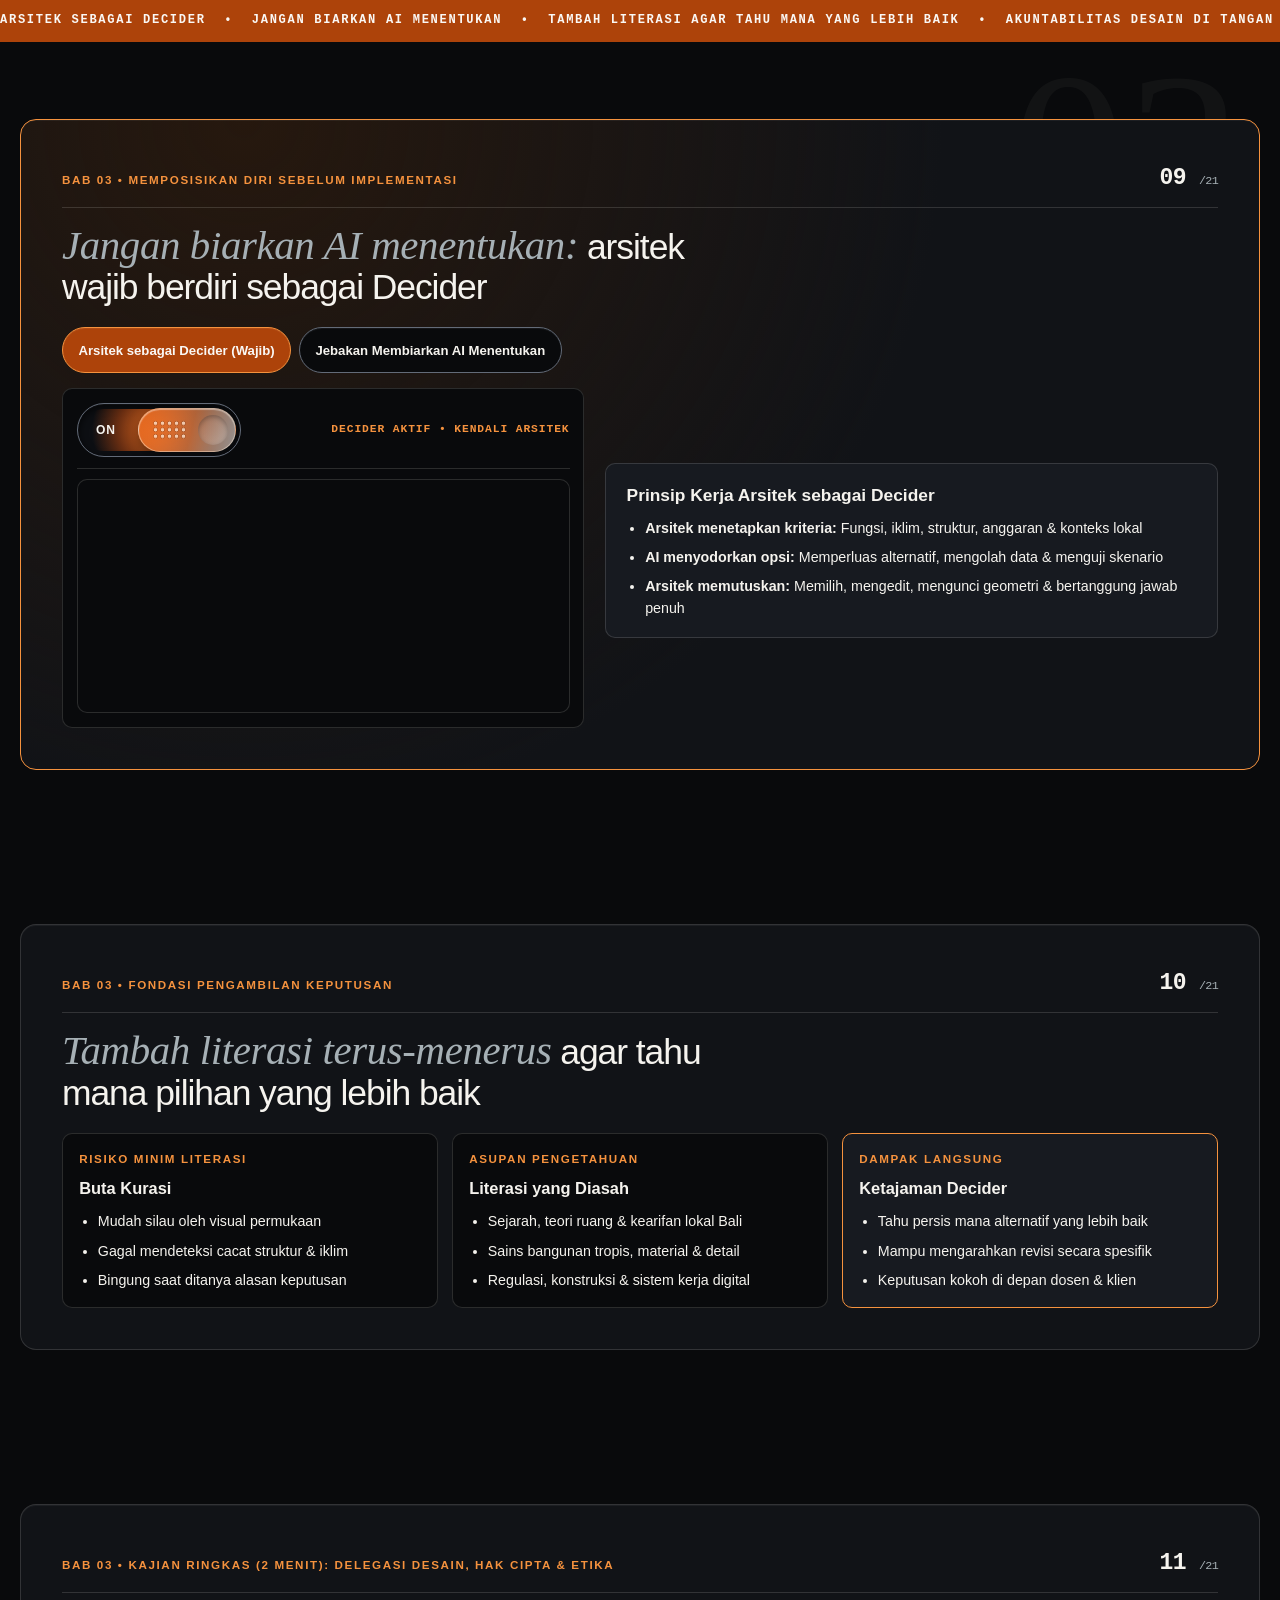
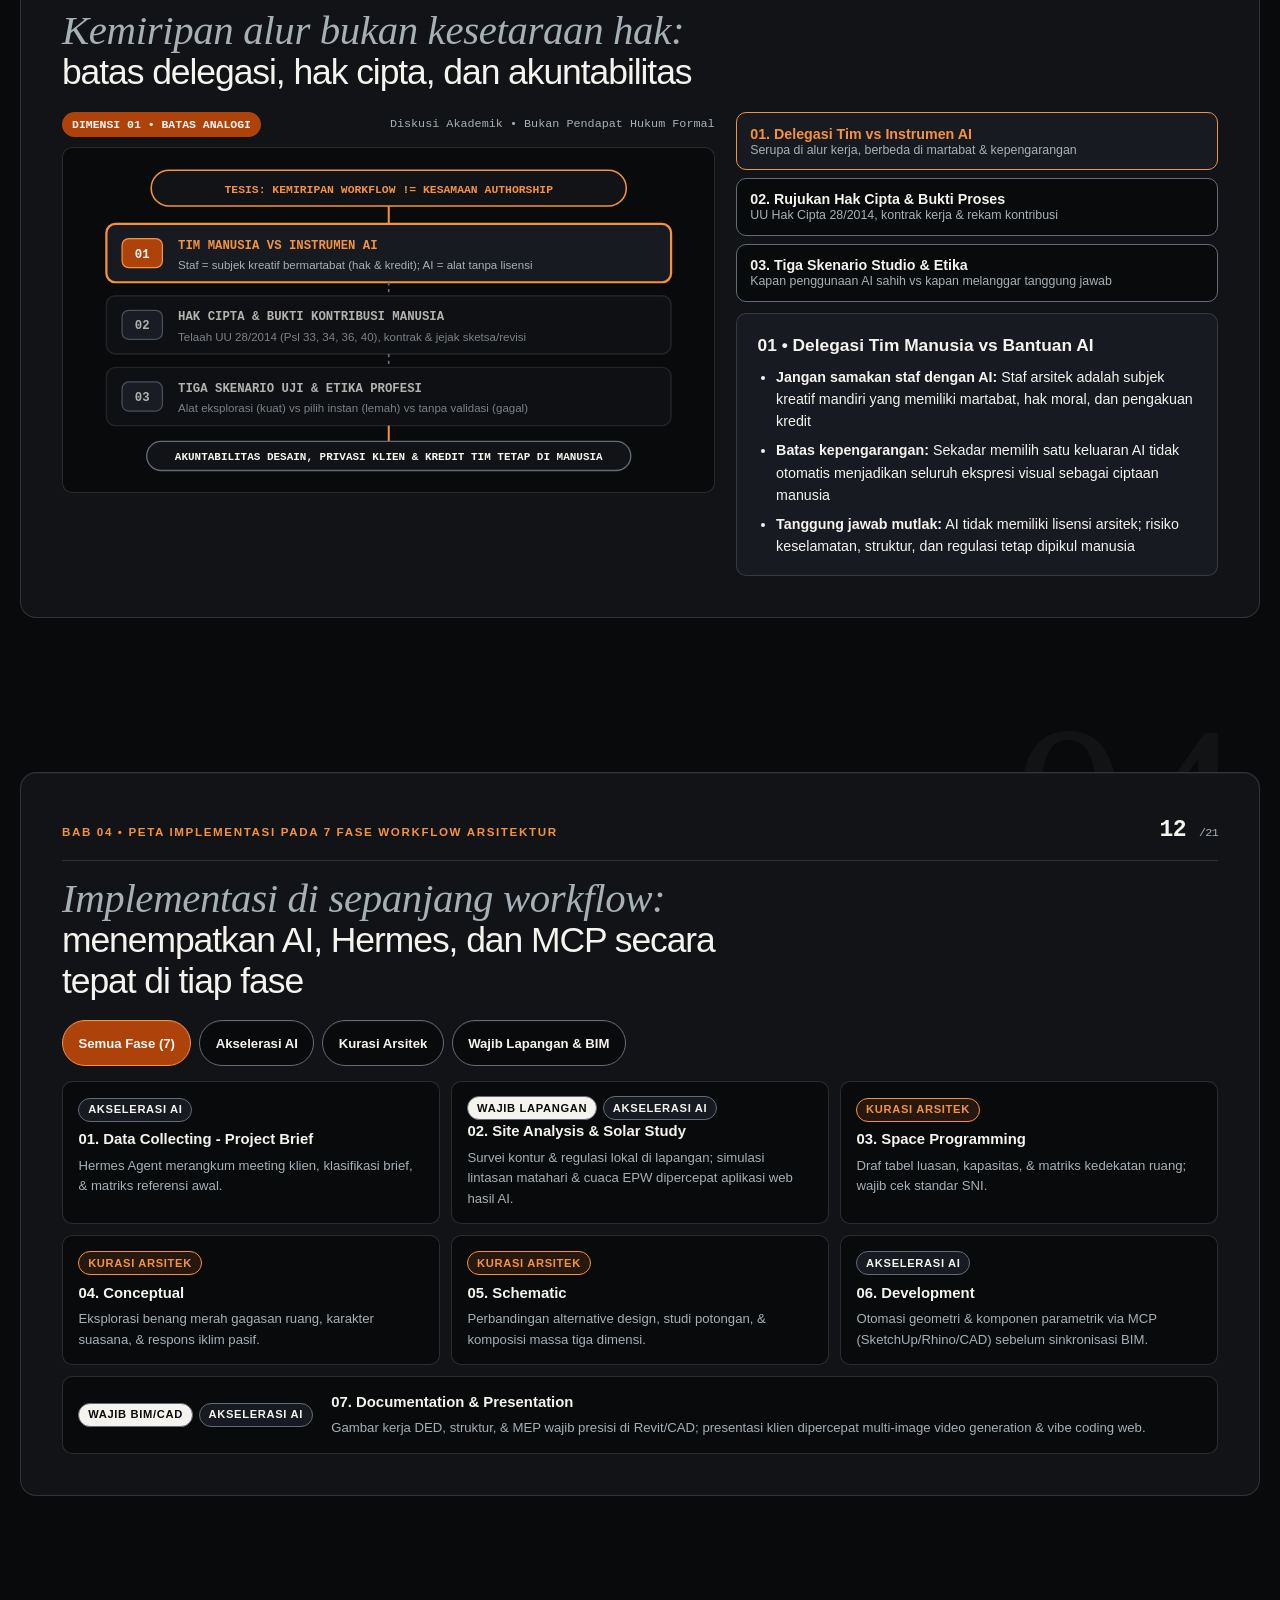
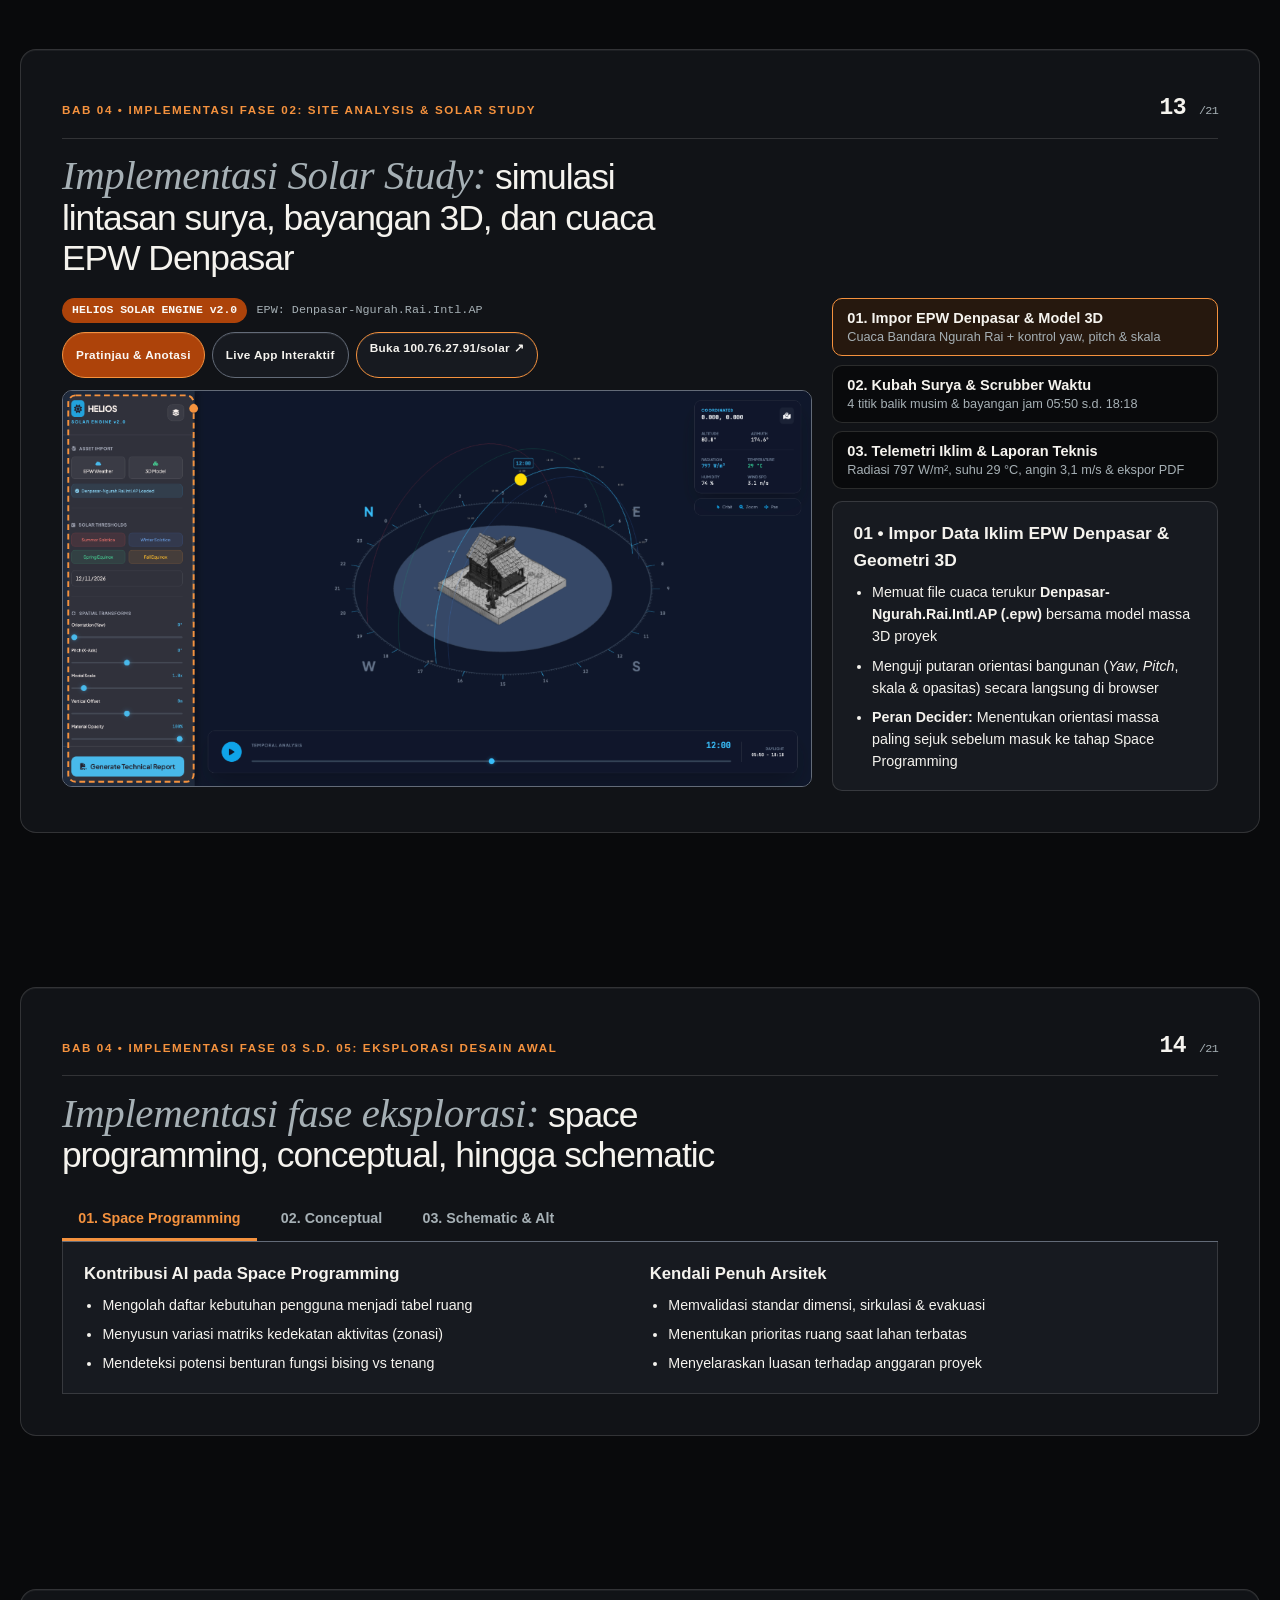
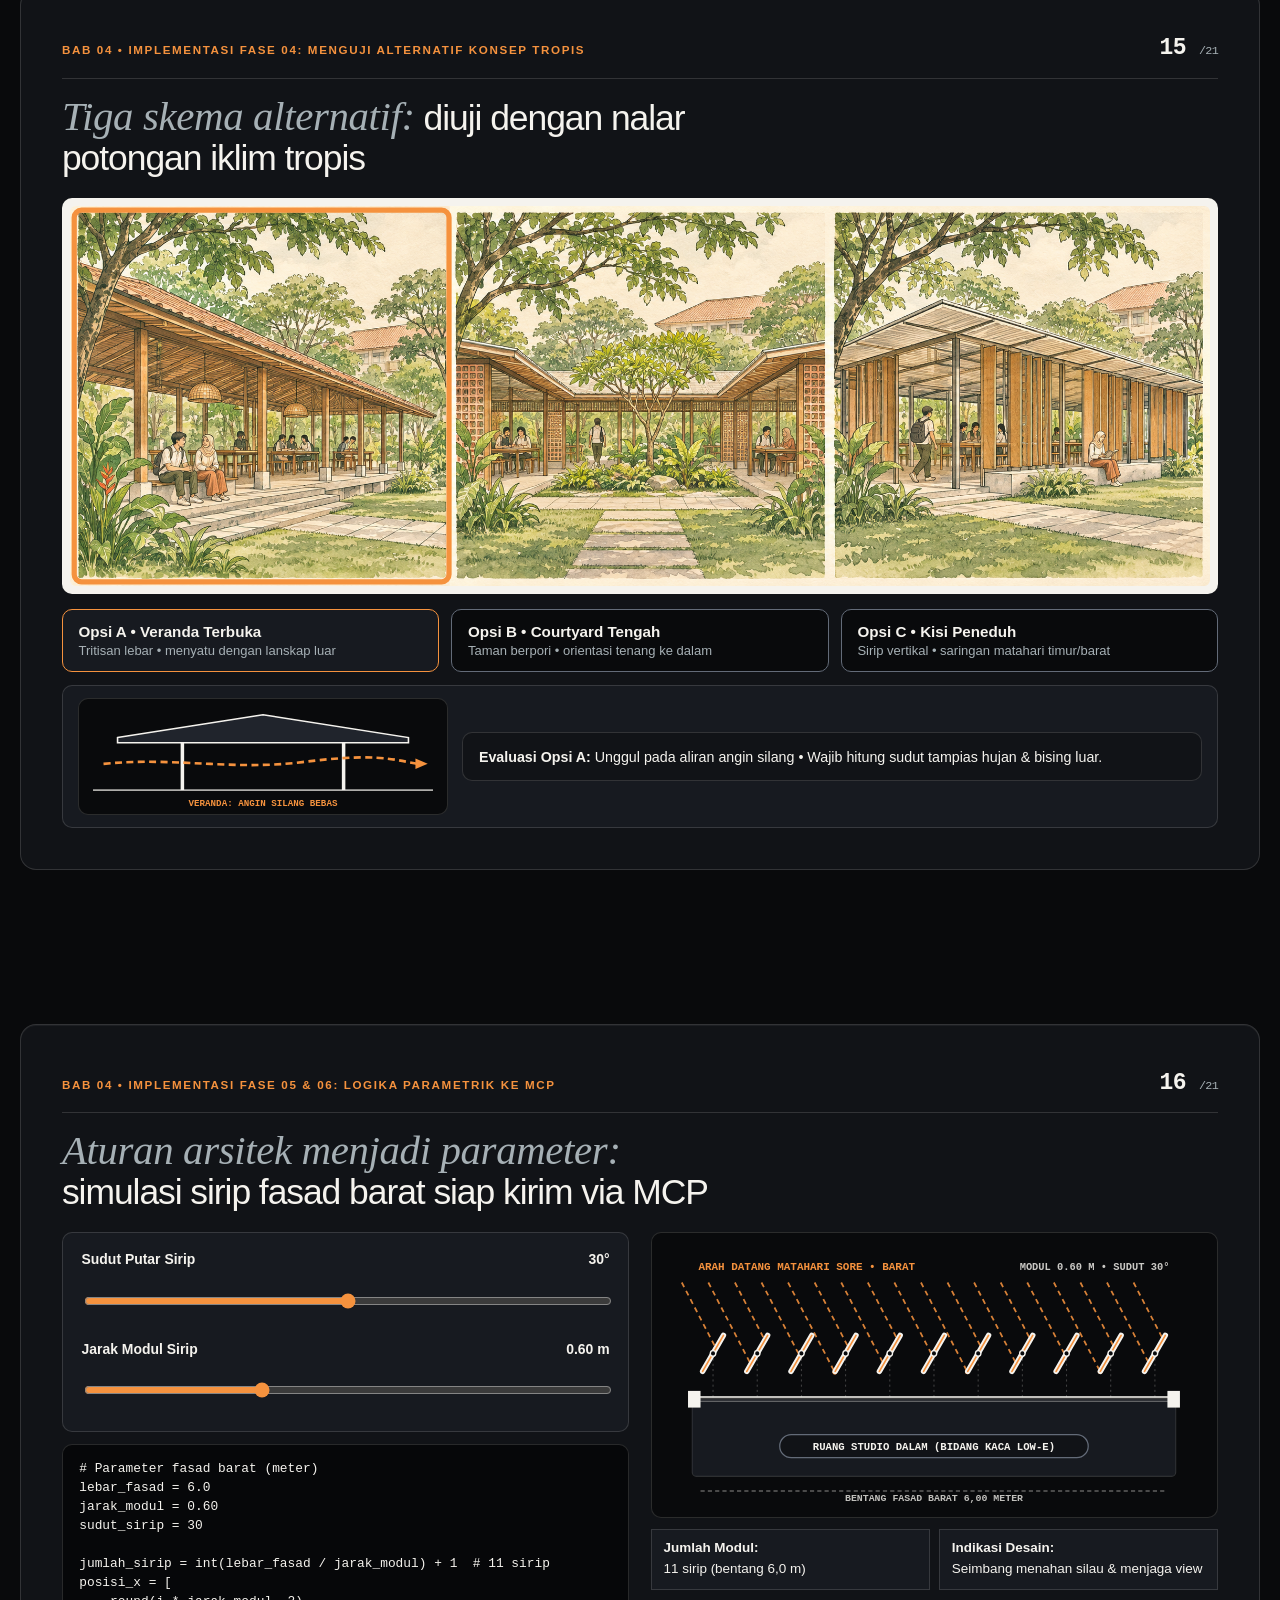
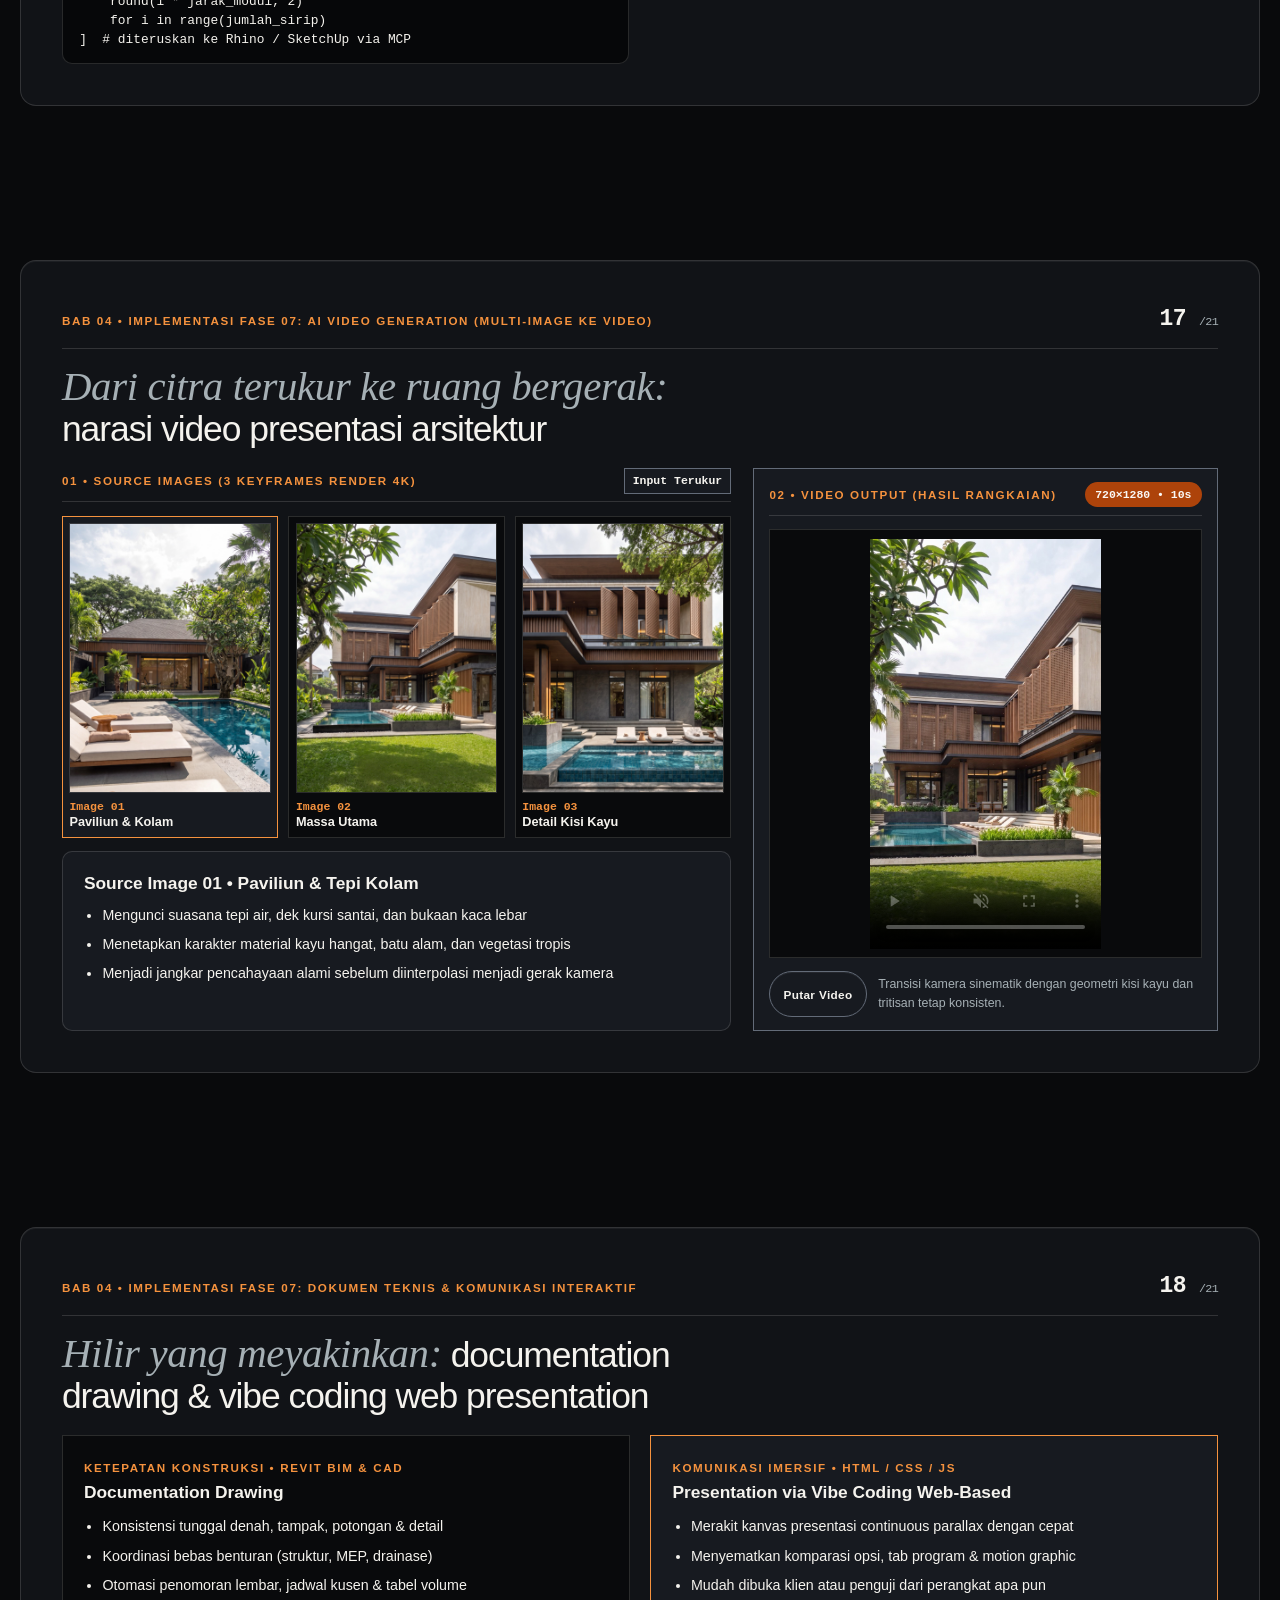
==== commit ffbc9d75: "feat: add Sec 08 on REA-driven architectural software clones and sync 21-section deck + 12-page PDF" ====
--- a/deck/index.html
+++ b/deck/index.html
@@ -21,7 +21,7 @@
   <!-- Minimalist 3-Cluster Atelier Top Chrome (`content-first-noise-reduction` & Forge Reference) -->
   <header class="site-topbar">
     <div class="topbar-left">
-      <span class="live-section-readout" id="live-section-readout">01 / 20 • SAMPUL ACARA</span>
+      <span class="live-section-readout" id="live-section-readout">01 / 21 • SAMPUL ACARA</span>
       <div class="quick-tools" role="group" aria-label="Kontrol cepat presentasi">
         <button type="button" class="chrome-btn" id="toggle-notes" popovertarget="notes-panel">Catatan Lisan</button>
         <button type="button" class="chrome-btn" id="motion-toggle" aria-pressed="false">Jeda Gerak</button>
@@ -44,10 +44,10 @@
       <nav class="chapter-nav" aria-label="Navigasi bab utama">
         <a class="chapter-link" href="#sec-01" aria-current="true">Pembuka</a>
         <a class="chapter-link" href="#sec-04">01 Workflow</a>
-        <a class="chapter-link" href="#sec-05">02 AI &amp; MCP</a>
-        <a class="chapter-link" href="#sec-08">03 Decider</a>
-        <a class="chapter-link" href="#sec-11">04 Implementasi</a>
-        <a class="chapter-link" href="#sec-18">05 Relevansi</a>
+        <a class="chapter-link" href="#sec-05">02 AI, MCP &amp; REA</a>
+        <a class="chapter-link" href="#sec-09">03 Decider</a>
+        <a class="chapter-link" href="#sec-12">04 Implementasi</a>
+        <a class="chapter-link" href="#sec-19">05 Relevansi</a>
       </nav>
       <button type="button" class="navigate-trigger" id="drawer-open" aria-expanded="false" aria-controls="nav-drawer">
         <span>NAVIGATE</span>
@@ -63,7 +63,7 @@
         <div class="drawer-head">
           <div>
             <span class="meta-kicker">INDEKS ALUR WEBINAR • CIPTA LOKA UDAYANA</span>
-            <h2 id="drawer-title">Peta 20 Bagian &amp; Sumber</h2>
+            <h2 id="drawer-title">Peta 21 Bagian &amp; Sumber</h2>
           </div>
           <div class="drawer-head-actions">
             <button type="button" class="chrome-btn" id="open-qr">QR &amp; Unduh</button>
@@ -155,7 +155,7 @@
           </div>
 
           <div class="manifesto-overlay">
-            <span class="meta-kicker">02 / 20 • PERKENALAN &amp; PERSPEKTIF PRAKTISI</span>
+            <span class="meta-kicker">02 / 21 • PERKENALAN &amp; PERSPEKTIF PRAKTISI</span>
             <h2 class="display-serif-lg">
               Alat Terus Berevolusi<br>
               <span class="tone-smoke">Arsitek Tetap</span> Memegang Kendali
@@ -241,14 +241,14 @@
     <!-- SEC 03: SYMMETRICAL 5-PILLAR PERSPECTIVE LINEUP -->
     <section id="sec-03" class="flow-band flow-band--fleet scroll-reveal-section" tabindex="-1"
       data-index="03" data-title="Lima Fokus Pembahasan"
-      data-notes="2 menit. Tunjukkan alur 5 bab malam ini yang mengalir runtut: (1) Workflow Arsitektur 7 Fase, (2) Mengenal apa itu AI, MCP, dan Hermes Agent, (3) Prinsip Arsitek sebagai Decider di poros tengah, (4) Implementasi nyata di sepanjang workflow arsitektur, dan (5) Kompas agar tetap relevan di dunia AI.">
+      data-notes="2 menit. Tunjukkan alur 5 bab malam ini yang mengalir runtut: (1) Workflow Arsitektur 7 Fase, (2) Mengenal apa itu AI, MCP, Hermes Agent, hingga perkembangan software clone berbasis REA, (3) Prinsip Arsitek sebagai Decider di poros tengah, (4) Implementasi nyata di sepanjang workflow arsitektur, dan (5) Kompas agar tetap relevan di dunia AI.">
       <div class="band-container">
         <div class="fleet-header">
-          <span class="meta-kicker">03 / 20 • KERANGKA DISKUSI MALAM INI</span>
+          <span class="meta-kicker">03 / 21 • KERANGKA DISKUSI MALAM INI</span>
           <h2 class="display-serif-lg">
             Lima Poros <span class="tone-smoke">Pembahasan</span>
           </h2>
-          <p class="fleet-sub">Memahami alur kerja arsitektur lebih dulu, membedah cara kerja AI, MCP, dan Hermes Agent, lalu menerapkannya dengan kendali, etika, dan akuntabilitas seorang Decider.</p>
+          <p class="fleet-sub">Memahami alur kerja arsitektur lebih dulu, membedah cara kerja AI, MCP, Hermes Agent, serta software clone berbasis REA, lalu menerapkannya dengan kendali, etika, dan akuntabilitas seorang Decider.</p>
         </div>
 
         <div class="agenda-index agenda-index--perspective">
@@ -264,13 +264,13 @@
           <a class="agenda-card agenda-card--inner" href="#sec-05">
             <div>
               <span class="agenda-num">02</span>
-              <h3>Apa Itu AI, MCP &amp; Hermes</h3>
-              <p>Membedah lapisan AI, jembatan protokol MCP ke 3D, dan asisten agen harian.</p>
+              <h3>AI, MCP, Hermes &amp; REA</h3>
+              <p>Membedah lapisan AI, protokol MCP ke 3D/CAD, Hermes Agent, dan software clone berbasis REA.</p>
             </div>
             <span class="agenda-jump-hint">Buka Bab 02</span>
           </a>
 
-          <a class="agenda-card agenda-card--centerpiece" href="#sec-08">
+          <a class="agenda-card agenda-card--centerpiece" href="#sec-09">
             <div>
               <span class="agenda-num">03</span>
               <h3>Arsitek sebagai Decider</h3>
@@ -279,7 +279,7 @@
             <span class="agenda-jump-hint">Poros Utama • Bab 03</span>
           </a>
 
-          <a class="agenda-card agenda-card--inner" href="#sec-11">
+          <a class="agenda-card agenda-card--inner" href="#sec-12">
             <div>
               <span class="agenda-num">04</span>
               <h3>Implementasi di Workflow</h3>
@@ -288,7 +288,7 @@
             <span class="agenda-jump-hint">Buka Bab 04</span>
           </a>
 
-          <a class="agenda-card agenda-card--outer" href="#sec-18">
+          <a class="agenda-card agenda-card--outer" href="#sec-19">
             <div>
               <span class="agenda-num">05</span>
               <h3>Tetap Relevan di Dunia AI</h3>
@@ -394,7 +394,7 @@
             data-notes="3 menit. Sebelum berbicara tentang AI, kita dudukkan lebih dulu rantai kerja utuh arsitektur dalam tujuh fase yang saling menguji: 1) Data Collecting - Project Brief, 2) Site Analysis, 3) Space Programming, 4) Conceptual, 5) Schematic, 6) Development, hingga 7) Documentation & Presentation. Klik simpul fase bila ingin menyorot detail tiap tahap.">
             <div class="section-meta">
               <span class="meta-kicker">Bab 01 • Workflow &amp; Rantai Kerja Arsitektur</span>
-              <span class="meta-index">04 <small>/20</small></span>
+              <span class="meta-index">04 <small>/21</small></span>
             </div>
             <h2 class="section-h2"><span class="tone-smoke">Rantai kerja arsitektur:</span> tujuh fase yang saling menguji</h2>
 
@@ -454,7 +454,7 @@
         <div class="section-plate">
           <div class="section-meta">
             <span class="meta-kicker">Bab 02 • Mengenal Cara Kerja AI dalam Arsitektur</span>
-            <span class="meta-index">05 <small>/20</small></span>
+            <span class="meta-index">05 <small>/21</small></span>
           </div>
           <h2 class="section-h2"><span class="tone-smoke">Apa itu AI bagi arsitek:</span> membedakan model bahasa, generatif visual, dan sistem agen</h2>
 
@@ -550,7 +550,7 @@
         <div class="section-plate">
           <div class="section-meta">
             <span class="meta-kicker">Bab 02 • Mengenal Model Context Protocol (MCP) Lintas Perangkat</span>
-            <span class="meta-index">06 <small>/20</small></span>
+            <span class="meta-index">06 <small>/21</small></span>
           </div>
           <h2 class="section-h2"><span class="tone-smoke">Apa itu MCP:</span> jembatan protokol dari AI ke SketchUp, Rhino + Grasshopper, dan AutoCAD</h2>
 
@@ -678,7 +678,7 @@
         <div class="section-plate">
           <div class="section-meta">
             <span class="meta-kicker">Bab 02 • Mengenalkan Hermes Agent &amp; Kanal Telegram Bot</span>
-            <span class="meta-index">07 <small>/20</small></span>
+            <span class="meta-index">07 <small>/21</small></span>
           </div>
           <h2 class="section-h2"><span class="tone-smoke">Apa itu Hermes Agent:</span> asisten literasi, jadwal, meeting, dan referensi via Telegram Bot</h2>
 
@@ -740,7 +740,6 @@
                   width="1024"
                   height="543"
                   loading="lazy"
-                  fetchpriority="low"
                   alt="Antarmuka asli Hermes Agent v0.16.0 (Nous Research): bilah sisi kiri Hermes Teal memuat Chat, Sessions, Cron, Skills, MCP, Channels, dan Kanban; konsol tengah menampilkan logo piksel HERMES-AGENT, lambang ASCII Caduceus, serta 34 tools dan 28 skills."
                 >
                 <svg id="hermes-hub-svg" class="solar-callout-svg" viewBox="0 0 1024 543" shape-rendering="crispEdges" aria-hidden="true">
@@ -779,6 +778,162 @@
       </div>
     </section>
 
+    <!-- SEC 08: PERKEMBANGAN SOFTWARE CLONE ARSITEKTUR BERBASIS REA (REVERSE ENGINEER ANYTHING) -->
+    <section id="sec-08" class="flow-band parallax-stage scroll-reveal-section" tabindex="-1"
+      data-index="08" data-title="Software Clone Arsitektur (REA)"
+      data-notes="3.5 menit. Tutup Bab 02 dengan fenomena terbaru di ekosistem perangkat lunak arsitektur: lahirnya gelombang software clone sumber terbuka berbasis clean-room yang dipercepat oleh REA (Reverse Engineer Anything, MCP 170 tools). Tunjukkan tiga bukti nyata yang berjalan langsung di MacBook ini: (1) IngeTrazo v0.6.1 sebagai alternatif open-source SketchUp + LayOut lengkap dengan ekstensi resmi Point Cloud & 3D Gaussian Splatting v1.0.2 yang dikembangkan sendiri (@archi.mades), (2) CADCraft v0.20.1 & BIMCraft v0.9.0 berbasis Rust yang membuka berkas .dxf/.ifc ringan dengan MCP bawaan, serta (3) sikap kritis seorang Decider menjaga batas legal clean-room (bukan pembajakan kode) dan interoperabilitas DED.">
+      <div class="band-container">
+        <div class="section-plate">
+          <div class="section-meta">
+            <span class="meta-kicker">Bab 02 • Perkembangan Software Clone Arsitektur Berbasis REA</span>
+            <span class="meta-index">08 <small>/21</small></span>
+          </div>
+          <h2 class="section-h2"><span class="tone-smoke">Gelombang software clone arsitektur:</span> rekonstruksi clean-room berbasis REA &amp; ekosistem open-source</h2>
+
+          <div class="solar-stage-layout rea-stage-layout">
+            <div class="solar-stage-col">
+              <div class="solar-stage-bar">
+                <div class="solar-stage-id">
+                  <span class="mg-state-pill" id="rea-stage-pill">INGETRAZO v0.6.1 • POINT CLOUD &amp; 3DGS v1.0.2</span>
+                  <span class="solar-epw-tag" id="rea-stage-subtag">Clone SketchUp + LayOut • GPL-3.0 • MCP Aktif</span>
+                </div>
+                <div class="solar-stage-actions" role="group" aria-label="Pilih tampilan software clone arsitektur dan alur kerja REA">
+                  <button type="button" class="chrome-btn rea-view-btn" data-rea-view="ingetrazo" aria-pressed="true">01. IngeTrazo + 3DGS</button>
+                  <button type="button" class="chrome-btn rea-view-btn" data-rea-view="cadcraft" aria-pressed="false">02. CADCraft Rust (.DXF)</button>
+                  <button type="button" class="chrome-btn rea-view-btn" data-rea-view="pipeline" aria-pressed="false">03. Alur REA &amp; BIMCraft</button>
+                </div>
+              </div>
+
+              <div class="rea-viewport-shell parallax-layer parallax-layer--mid" id="rea-viewport-shell" data-rea-view="ingetrazo" data-rea-step="0">
+                <!-- Panel 01: Authentic IngeTrazo v0.6.1 + @archi.mades Point Cloud & 3DGS v1.0.2 Screenshot -->
+                <div class="rea-pane rea-pane--ingetrazo" id="rea-panel-ingetrazo">
+                  <img
+                    src="assets/rea-ingetrazo-splat.png"
+                    width="1600"
+                    height="927"
+                    loading="lazy"
+                    alt="Tangkapan layar asli IngeTrazo v0.6.1 (alternatif open-source SketchUp dan LayOut) di MacBook ini menjalankan ekstensi resmi Point Cloud dan 3D Gaussian Splatting v1.0.2 karya Ar. I Made Sucita Ariasandika (archimades27): 369.541 titik pindaian warna asli lengkap dengan panel Display, Section Box, Transform, dan Scan-to-BIM."
+                  >
+                  <svg id="rea-ingetrazo-svg" class="solar-callout-svg" viewBox="0 0 1600 927" shape-rendering="crispEdges" aria-hidden="true">
+                    <rect id="rea-ingetrazo-rect" x="6" y="26" width="1286" height="876" rx="10"
+                      fill="rgba(245, 146, 62, 0.08)" stroke="#F5923E" stroke-width="4" stroke-dasharray="12 7" />
+                  </svg>
+                </div>
+
+                <!-- Panel 02: Authentic CADCraft v0.20.1 Headless MCP Render of Paviliun-Studio-Tropis-MCP.dxf -->
+                <div class="rea-pane rea-pane--cadcraft" id="rea-panel-cadcraft" hidden>
+                  <img
+                    src="assets/rea-cadcraft-render.png"
+                    width="1600"
+                    height="720"
+                    loading="lazy"
+                    alt="Hasil render langsung aplikasi CADCraft v0.20.1 (clone AutoCAD berbasis Rust) melalui server MCP cadcraft di MacBook ini saat membuka berkas 198 entitas Paviliun-Studio-Tropis-MCP.dxf: grid as 1-4 dan A-B, 8 kolom baja, dinding bata, pintu, jendela, 11 sirip fasad barat putar 30 derajat, dimensi 18.000 mm, serta Room dan Window Schedule."
+                  >
+                  <svg id="rea-cadcraft-svg" class="solar-callout-svg" viewBox="0 0 1600 720" shape-rendering="crispEdges" aria-hidden="true">
+                    <rect id="rea-cadcraft-rect" x="24" y="60" width="1220" height="602" rx="10"
+                      fill="rgba(245, 146, 62, 0.08)" stroke="#F5923E" stroke-width="4" stroke-dasharray="12 7" />
+                  </svg>
+                </div>
+
+                <!-- Panel 03: Crisp Theme-Aware 4-Tier REA Clean-Room & OpenAEC Clone Matrix -->
+                <div class="rea-pane rea-pane--pipeline ai-paradigm-stage" id="rea-panel-pipeline" data-active-layer="0" hidden>
+                  <div class="svg-viewport ai-paradigm-viewport rea-pipeline-viewport">
+                    <svg id="rea-pipeline-svg" viewBox="0 0 560 342" width="560" height="342" role="img"
+                      aria-label="Diagram alur rekonstruksi clean-room berbasis REA dan peta empat kelompok software clone arsitektur sumber terbuka">
+                      <rect x="46" y="8" width="468" height="30" rx="15" class="mg-svg-pill mg-svg-pill--accent" />
+                      <text x="280" y="27" text-anchor="middle" font-family="var(--font-mono)" font-size="9.8" font-weight="700" fill="var(--accent)">ALUR CLEAN-ROOM REA • SPESIFIKASI PERILAKU -&gt; KODE BARU (BUKAN BAJAKAN)</text>
+                      <line x1="280" y1="38" x2="280" y2="52" stroke="var(--accent)" stroke-width="1.8" />
+
+                      <!-- Tier 0: REA MCP -->
+                      <g class="ai-svg-tier" data-tier="0">
+                        <rect class="ai-tier-box" x="14" y="52" width="532" height="52" rx="8" />
+                        <rect class="ai-tier-badge" x="28" y="65" width="36" height="26" rx="6" />
+                        <text class="ai-tier-num" x="46" y="82" text-anchor="middle" font-family="var(--font-mono)" font-size="11" font-weight="700">01</text>
+                        <text class="ai-tier-title" x="76" y="74" font-family="var(--font-mono)" font-size="10.6" font-weight="700">MESIN REA MCP (morluto/rea • 170 TOOLS INSPEKSI)</text>
+                        <text class="ai-tier-sub" x="76" y="92" font-size="9.35">Memetakan perilaku fitur, format berkas (.skp/.dxf/IFC4) &amp; ledger verifikasi ke agen AI</text>
+                      </g>
+
+                      <line x1="280" y1="104" x2="280" y2="114" stroke="var(--border)" stroke-width="1.5" stroke-dasharray="3 3" />
+
+                      <!-- Tier 1: 3D Push/Pull & Scan-to-BIM -->
+                      <g class="ai-svg-tier" data-tier="1">
+                        <rect class="ai-tier-box" x="14" y="114" width="532" height="52" rx="8" />
+                        <rect class="ai-tier-badge" x="28" y="127" width="36" height="26" rx="6" />
+                        <text class="ai-tier-num" x="46" y="144" text-anchor="middle" font-family="var(--font-mono)" font-size="11" font-weight="700">02</text>
+                        <text class="ai-tier-title" x="76" y="136" font-family="var(--font-mono)" font-size="10.6" font-weight="700">CLONE 3D &amp; SCAN-TO-BIM: INGETRAZO v0.6.1 + 3DGS</text>
+                        <text class="ai-tier-sub" x="76" y="154" font-size="9.35">Alternatif SketchUp + LayOut (GPL-3.0), Sheet PDF, IFC4 &amp; Point Cloud (@archi.mades)</text>
+                      </g>
+
+                      <line x1="280" y1="166" x2="280" y2="176" stroke="var(--border)" stroke-width="1.5" stroke-dasharray="3 3" />
+
+                      <!-- Tier 2: Rust CAD & BIM Clones -->
+                      <g class="ai-svg-tier" data-tier="2">
+                        <rect class="ai-tier-box" x="14" y="176" width="532" height="52" rx="8" />
+                        <rect class="ai-tier-badge" x="28" y="189" width="36" height="26" rx="6" />
+                        <text class="ai-tier-num" x="46" y="206" text-anchor="middle" font-family="var(--font-mono)" font-size="11" font-weight="700">03</text>
+                        <text class="ai-tier-title" x="76" y="198" font-family="var(--font-mono)" font-size="10.6" font-weight="700">CLONE CAD &amp; BIM RUST: CADCRAFT, OPENCAD &amp; BIMCRAFT</text>
+                        <text class="ai-tier-sub" x="76" y="216" font-size="9.35">Alternatif AutoCAD (.dxf/.dwg) &amp; Revit (WA/DR, Ribbon UI, jadwal &amp; IFC4 roundtrip + MCP)</text>
+                      </g>
+
+                      <line x1="280" y1="228" x2="280" y2="238" stroke="var(--border)" stroke-width="1.5" stroke-dasharray="3 3" />
+
+                      <!-- Tier 3: PDF Markup, Custom Vibe Tools & Decider Governance -->
+                      <g class="ai-svg-tier" data-tier="3">
+                        <rect class="ai-tier-box" x="14" y="238" width="532" height="52" rx="8" />
+                        <rect class="ai-tier-badge" x="28" y="251" width="36" height="26" rx="6" />
+                        <text class="ai-tier-num" x="46" y="268" text-anchor="middle" font-family="var(--font-mono)" font-size="11" font-weight="700">04</text>
+                        <text class="ai-tier-title" x="76" y="260" font-family="var(--font-mono)" font-size="10.6" font-weight="700">MARKUP PDF, INSTRUMEN KUSTOM &amp; BATAS DECIDER</text>
+                        <text class="ai-tier-sub" x="76" y="278" font-size="9.35">Open PDF Studio (Bluebeam), Helios EPW, Site 360° &amp; koordinasi DED lintas disiplin</text>
+                      </g>
+
+                      <line x1="280" y1="290" x2="280" y2="304" stroke="var(--accent)" stroke-width="1.8" />
+                      <rect x="44" y="304" width="472" height="28" rx="14" class="mg-svg-pill" />
+                      <text x="280" y="321.5" text-anchor="middle" font-family="var(--font-mono)" font-size="9.6" font-weight="700" fill="currentColor">HINDARI VENDOR LOCK-IN • WAJIB FORMAT TERBUKA (IFC4 / .DXF) &amp; AUDIT DED</text>
+                    </svg>
+                  </div>
+                </div>
+              </div>
+
+              <div class="mcp-rpc-bar" aria-live="polite">
+                <span class="mcp-rpc-badge" id="rea-rpc-server">MCP • rea (170 tools) + ingetrazo</span>
+                <code id="rea-rpc-call">rea.trace_application_feature({ target: "push_pull_skp_ifc4" }) -&gt; ingetrazo.query_model()</code>
+              </div>
+            </div>
+
+            <div class="solar-inspector-col">
+              <div class="solar-focus-list" role="group" aria-label="Pilih empat aspek perkembangan software clone arsitektur berbasis REA">
+                <button type="button" class="solar-focus-btn rea-step-btn" data-rea="0" aria-pressed="true">
+                  <strong>01. Cara Kerja REA (170 Tools Clean-Room)</strong>
+                  <span>Membedah perilaku fitur &amp; format terbuka untuk rekonstruksi kode baru</span>
+                </button>
+                <button type="button" class="solar-focus-btn rea-step-btn" data-rea="1" aria-pressed="false">
+                  <strong>02. Clone 3D &amp; 3DGS: IngeTrazo v0.6.1</strong>
+                  <span>Alternatif SketchUp + LayOut &amp; ekstensi Point Cloud (@archi.mades)</span>
+                </button>
+                <button type="button" class="solar-focus-btn rea-step-btn" data-rea="2" aria-pressed="false">
+                  <strong>03. Clone CAD &amp; BIM Rust: CADCraft &amp; BIMCraft</strong>
+                  <span>Alternatif AutoCAD (.dxf) &amp; Revit (IFC4) ringan dengan kontrol MCP</span>
+                </button>
+                <button type="button" class="solar-focus-btn rea-step-btn" data-rea="3" aria-pressed="false">
+                  <strong>04. Ekosistem OpenAEC &amp; Sikap Decider</strong>
+                  <span>Open PDF Studio, instrumen studio kustom &amp; batas legal clean-room</span>
+                </button>
+              </div>
+
+              <div class="detail-box" id="rea-readout" aria-live="polite">
+                <h3>01 • Apa Itu REA (Reverse Engineer Anything) &amp; Rekonstruksi Clean-Room</h3>
+                <ul class="clean-list">
+                  <li><strong>Jembatan analisis ke agen koding:</strong> Server MCP <code>morluto/rea</code> menyediakan 170 <em>tools</em> (terhubung ke Ghidra, Hopper, JADX &amp; pengurai biner) untuk memetakan struktur berkas serta perilaku fitur aplikasi secara terukur</li>
+                  <li><strong>Prinsip Clean-Room (bukan pembajakan):</strong> Temuan analisis ditulis menjadi dokumen spesifikasi perilaku &amp; <em>obligation ledger</em>, lalu agen merakit implementasi baru yang bersih di atas pustaka terbuka (Rust/C++/Python)</li>
+                  <li><strong>Dampak di dunia arsitektur:</strong> Mempercepat lahirnya alternatif <em>open-source</em> untuk pemodelan 3D, CAD 2D, BIM <code>IFC4</code>, dan <em>markup</em> PDF yang langsung memiliki dukungan MCP sejak hari pertama</li>
+                </ul>
+              </div>
+            </div>
+          </div>
+        </div>
+      </div>
+    </section>
+
     <!-- Scroll-Driven Kinetic Datum Ribbon 02 -->
     <div class="kinetic-ribbon-wrap kinetic-ribbon-wrap--accent" aria-hidden="true">
       <div class="kinetic-ribbon kinetic-ribbon--right">
@@ -789,9 +944,9 @@
       </div>
     </div>
 
-    <!-- BAND 04: BAB 03 POSISI ARSITEK SEBAGAI DECIDER & LITERASI (SEC 08 - 09) -->
-    <section id="sec-08" class="flow-band flow-band--contrast parallax-stage scroll-reveal-section" tabindex="-1"
-      data-index="08" data-title="Arsitek Wajib sebagai Decider"
+    <!-- BAND 04: BAB 03 POSISI ARSITEK SEBAGAI DECIDER & LITERASI (SEC 09 - 11) -->
+    <section id="sec-09" class="flow-band flow-band--contrast parallax-stage scroll-reveal-section" tabindex="-1"
+      data-index="09" data-title="Arsitek Wajib sebagai Decider"
       data-notes="3.5 menit. Sebelum kita masuk ke implementasi di tiap fase arsitektur, kunci dulu aturan main utamanya di Bab 03: Arsitek HARUS berdiri sebagai DECIDER. Jangan biarkan AI menentukan desain! AI hanya menyodorkan usulan, sedangkan arsiteklah yang memegang kendali kriteria, keselamatan penghuni, dan tanggung jawab profesi.">
 
       <div class="parallax-watermark parallax-layer parallax-layer--deep" aria-hidden="true">03</div>
@@ -800,7 +955,7 @@
         <div class="section-plate section-plate--crimson-edge">
           <div class="section-meta">
             <span class="meta-kicker">Bab 03 • Memposisikan Diri sebelum Implementasi</span>
-            <span class="meta-index">08 <small>/20</small></span>
+            <span class="meta-index">09 <small>/21</small></span>
           </div>
           <h2 class="section-h2"><span class="tone-smoke">Jangan biarkan AI menentukan:</span> arsitek wajib berdiri sebagai Decider</h2>
 
@@ -855,15 +1010,15 @@
       </div>
     </section>
 
-    <!-- SEC 09: LITERASI MENENTUKAN KUALITAS KEPUTUSAN -->
-    <section id="sec-09" class="flow-band scroll-reveal-section" tabindex="-1"
-      data-index="09" data-title="Literasi Menentukan Kualitas Keputusan"
+    <!-- SEC 10: LITERASI MENENTUKAN KUALITAS KEPUTUSAN -->
+    <section id="sec-10" class="flow-band scroll-reveal-section" tabindex="-1"
+      data-index="10" data-title="Literasi Menentukan Kualitas Keputusan"
       data-notes="3 menit. Sambungkan dengan tegas: jika arsitek adalah Decider sementara AI, MCP, dan Hermes bisa menghasilkan banyak opsi dengan cepat, apa alat ukur kita untuk tahu mana yang lebih baik? Jawabannya adalah MENAMBAH LITERASI secara terus-menerus.">
       <div class="band-container">
         <div class="section-plate">
           <div class="section-meta">
             <span class="meta-kicker">Bab 03 • Fondasi Pengambilan Keputusan</span>
-            <span class="meta-index">09 <small>/20</small></span>
+            <span class="meta-index">10 <small>/21</small></span>
           </div>
           <h2 class="section-h2"><span class="tone-smoke">Tambah literasi terus-menerus</span> agar tahu mana pilihan yang lebih baik</h2>
 
@@ -902,15 +1057,15 @@
       </div>
     </section>
 
-    <!-- SEC 10: DELEGASI DESAIN, HAK CIPTA & ETIKA PROFESI (RINGKAS 2 MENIT) -->
-    <section id="sec-10" class="flow-band scroll-reveal-section" tabindex="-1"
-      data-index="10" data-title="Delegasi, Hak Cipta & Etika Profesi"
+    <!-- SEC 11: DELEGASI DESAIN, HAK CIPTA & ETIKA PROFESI (RINGKAS 2 MENIT) -->
+    <section id="sec-11" class="flow-band scroll-reveal-section" tabindex="-1"
+      data-index="11" data-title="Delegasi, Hak Cipta & Etika Profesi"
       data-notes="Ringkas & padat (maksimal 2 menit; bahan diskusi akademik, bukan pendapat hukum formal). Sampaikan tesis intinya: alur prinsipal yang membuat sketsa lalu mendelegasikan ke tim memang mirip dengan arsitek mengarahkan AI, TETAPI kemiripan workflow tidak berarti kesamaan status kepengarangan (authorship), hak cipta, maupun tanggung jawab profesi. Jangan pernah menyamakan staf manusia dengan AI, simpan jejak proses sketsa/revisi, jaga kerahasiaan data klien, dan cek rujukan UU Hak Cipta No. 28/2014 di Handbook PDF.">
       <div class="band-container">
         <div class="section-plate">
           <div class="section-meta">
             <span class="meta-kicker">Bab 03 • Kajian Ringkas (2 Menit): Delegasi Desain, Hak Cipta &amp; Etika</span>
-            <span class="meta-index">10 <small>/20</small></span>
+            <span class="meta-index">11 <small>/21</small></span>
           </div>
           <h2 class="section-h2"><span class="tone-smoke">Kemiripan alur bukan kesetaraan hak:</span> batas delegasi, hak cipta, dan akuntabilitas</h2>
 
@@ -997,10 +1152,10 @@
       </div>
     </section>
 
-    <!-- BAND 05: BAB 04 IMPLEMENTASI DI WORKFLOW ARSITEKTUR FASE 01 -> FASE 07 (SEC 11 - 17) -->
-    <section id="sec-11" class="flow-band parallax-stage scroll-reveal-section" tabindex="-1"
-      data-index="11" data-title="Peta Implementasi AI pada 7 Fase"
-      data-notes="3 menit. Masuk ke Bab 04: setelah memahami workflow arsitektur, mengenal AI/MCP/Hermes, dan memegang prinsip Decider beserta batas etikanya, mari kita petakan implementasi nyatanya secara berurutan pada ketujuh fase kerja arsitektur. Gunakan tombol filter zona untuk membedakan mana tahapan yang dipercepat AI, mana yang menuntut kurasi arsitek, dan mana yang wajib dikerjakan di lapangan serta BIM.">
+    <!-- BAND 05: BAB 04 IMPLEMENTASI DI WORKFLOW ARSITEKTUR FASE 01 -> FASE 07 (SEC 12 - 18) -->
+    <section id="sec-12" class="flow-band parallax-stage scroll-reveal-section" tabindex="-1"
+      data-index="12" data-title="Peta Implementasi AI pada 7 Fase"
+      data-notes="3 menit. Masuk ke Bab 04: setelah memahami workflow arsitektur, mengenal AI/MCP/Hermes/REA, dan memegang prinsip Decider beserta batas etikanya, mari kita petakan implementasi nyatanya secara berurutan pada ketujuh fase kerja arsitektur. Gunakan tombol filter zona untuk membedakan mana tahapan yang dipercepat AI, mana yang menuntut kurasi arsitek, dan mana yang wajib dikerjakan di lapangan serta BIM.">
 
       <div class="parallax-watermark parallax-layer parallax-layer--deep" aria-hidden="true">04</div>
 
@@ -1008,7 +1163,7 @@
         <div class="section-plate">
           <div class="section-meta">
             <span class="meta-kicker">Bab 04 • Peta Implementasi pada 7 Fase Workflow Arsitektur</span>
-            <span class="meta-index">11 <small>/20</small></span>
+            <span class="meta-index">12 <small>/21</small></span>
           </div>
           <h2 class="section-h2"><span class="tone-smoke">Implementasi di sepanjang workflow:</span> menempatkan AI, Hermes, dan MCP secara tepat di tiap fase</h2>
 
@@ -1068,15 +1223,15 @@
       </div>
     </section>
 
-    <!-- SEC 12: IMPLEMENTASI FASE 02 SITE ANALYSIS (HELIOS SOLAR ENGINE v2.0) -->
-    <section id="sec-12" class="flow-band parallax-stage scroll-reveal-section" tabindex="-1"
-      data-index="12" data-title="Implementasi Fase 02: Helios Solar Study"
-      data-notes="3.5 menit. Implementasi nyata pada Fase 02 (Site Analysis & Solar Study): aplikasi web Helios Solar Engine v2.0 (http://100.76.27.91/solar/) yang dirakit dengan bantuan AI untuk mengimpor data iklim EPW Bandara Ngurah Rai Denpasar dan model 3D bangunan guna menguji bayangan, radiasi 797 W/m2, suhu 29 derajat Celcius, serta arah angin. Klik tombol Live App Interaktif atau tautan 100.76.27.91/solar bila ingin mendemokan orbit 3D secara langsung.">
+    <!-- SEC 13: IMPLEMENTASI FASE 02 SITE ANALYSIS (HELIOS SOLAR ENGINE v2.0) -->
+    <section id="sec-13" class="flow-band parallax-stage scroll-reveal-section" tabindex="-1"
+      data-index="13" data-title="Implementasi Fase 02: Helios Solar Study"
+      data-notes="3.5 menit. Implementasi nyata pada Fase 02 (Site Analysis & Solar Study): aplikasi web Helios Solar Engine v2.0 (http://100.76.27.91/solar/) yang dirakit secara mandiri dengan bantuan AI sebagai instrumen khusus studio untuk mengimpor data iklim EPW Bandara Ngurah Rai Denpasar dan model 3D bangunan guna menguji bayangan, radiasi 797 W/m2, suhu 29 derajat Celcius, serta arah angin. Klik tombol Live App Interaktif atau tautan 100.76.27.91/solar bila ingin mendemokan orbit 3D secara langsung.">
       <div class="band-container">
         <div class="section-plate">
           <div class="section-meta">
             <span class="meta-kicker">Bab 04 • Implementasi Fase 02: Site Analysis &amp; Solar Study</span>
-            <span class="meta-index">12 <small>/20</small></span>
+            <span class="meta-index">13 <small>/21</small></span>
           </div>
           <h2 class="section-h2"><span class="tone-smoke">Implementasi Solar Study:</span> simulasi lintasan surya, bayangan 3D, dan cuaca EPW Denpasar</h2>
 
@@ -1155,15 +1310,15 @@
       </div>
     </section>
 
-    <!-- SEC 13: IMPLEMENTASI FASE 03-05 SPACE PROGRAMMING, CONCEPTUAL & SCHEMATIC -->
-    <section id="sec-13" class="flow-band scroll-reveal-section" tabindex="-1"
-      data-index="13" data-title="Implementasi Fase 03-05: Eksplorasi Awal"
+    <!-- SEC 14: IMPLEMENTASI FASE 03-05 SPACE PROGRAMMING, CONCEPTUAL & SCHEMATIC -->
+    <section id="sec-14" class="flow-band scroll-reveal-section" tabindex="-1"
+      data-index="14" data-title="Implementasi Fase 03-05: Eksplorasi Awal"
       data-notes="3.5 menit. Berlanjut ke Fase 03 sampai Fase 05: tiga tahap eksplorasi tempat AI sangat produktif memperluas opsi sementara arsitek memegang kurasi ketat: Space Programming (tabel ruang & matriks kedekatan), Conceptual (menguji benang merah gagasan), dan Schematic / Alternative Design (membandingkan 3 sampai 5 skema secara paralel).">
       <div class="band-container">
         <div class="section-plate">
           <div class="section-meta">
             <span class="meta-kicker">Bab 04 • Implementasi Fase 03 s.d. 05: Eksplorasi Desain Awal</span>
-            <span class="meta-index">13 <small>/20</small></span>
+            <span class="meta-index">14 <small>/21</small></span>
           </div>
           <h2 class="section-h2"><span class="tone-smoke">Implementasi fase eksplorasi:</span> space programming, conceptual, hingga schematic</h2>
 
@@ -1243,15 +1398,15 @@
       </div>
     </section>
 
-    <!-- SEC 14: IMPLEMENTASI FASE 04-05 UJI ALTERNATIVE DESIGN TROPIS -->
-    <section id="sec-14" class="flow-band parallax-stage scroll-reveal-section" tabindex="-1"
-      data-index="14" data-title="Implementasi Fase 04: Uji Konsep Tropis"
+    <!-- SEC 15: IMPLEMENTASI FASE 04-05 UJI ALTERNATIVE DESIGN TROPIS -->
+    <section id="sec-15" class="flow-band parallax-stage scroll-reveal-section" tabindex="-1"
+      data-index="15" data-title="Implementasi Fase 04: Uji Konsep Tropis"
       data-notes="3 menit. Contoh kurasi seorang Decider pada Fase Conceptual ke Schematic: membandingkan tiga skema alternatif paviliun tropis ini dengan prinsip iklim seperti pada bangunan nyata SDE4 NUS. Klik Opsi A, B, dan C: perhatikan diagram potongan iklim tropis yang berubah sesuai karakter aliran angin dan peneduhan tiap opsi.">
       <div class="band-container">
         <div class="section-plate">
           <div class="section-meta">
             <span class="meta-kicker">Bab 04 • Implementasi Fase 04: Menguji Alternatif Konsep Tropis</span>
-            <span class="meta-index">14 <small>/20</small></span>
+            <span class="meta-index">15 <small>/21</small></span>
           </div>
           <h2 class="section-h2"><span class="tone-smoke">Tiga skema alternatif:</span> diuji dengan nalar potongan iklim tropis</h2>
 
@@ -1300,15 +1455,15 @@
       </div>
     </section>
 
-    <!-- SEC 15: IMPLEMENTASI FASE 05-06 SIMULASI PARAMETRIK KE MCP & BIM -->
-    <section id="sec-15" class="flow-band scroll-reveal-section" tabindex="-1"
-      data-index="15" data-title="Implementasi Fase 05-06: Parametrik & MCP"
+    <!-- SEC 16: IMPLEMENTASI FASE 05-06 SIMULASI PARAMETRIK KE MCP & BIM -->
+    <section id="sec-16" class="flow-band scroll-reveal-section" tabindex="-1"
+      data-index="16" data-title="Implementasi Fase 05-06: Parametrik & MCP"
       data-notes="4 menit. Masuk ke Fase 05 & 06 (Schematic & Development): demo langsung di layar Zoom! Geser slider sudut sirip dan jarak modul untuk memperlihatkan bagaimana aturan arsitek pada fasad barat langsung mengubah geometri peneduh sekaligus menghasilkan parameter Python yang dikirim melalui jembatan MCP ke SketchUp/Rhino sebelum dikunci ke Revit BIM.">
       <div class="band-container">
         <div class="section-plate">
           <div class="section-meta">
             <span class="meta-kicker">Bab 04 • Implementasi Fase 05 &amp; 06: Logika Parametrik ke MCP</span>
-            <span class="meta-index">15 <small>/20</small></span>
+            <span class="meta-index">16 <small>/21</small></span>
           </div>
           <h2 class="section-h2"><span class="tone-smoke">Aturan arsitek menjadi parameter:</span> simulasi sirip fasad barat siap kirim via MCP</h2>
 
@@ -1387,15 +1542,15 @@
       </div>
     </section>
 
-    <!-- SEC 16: IMPLEMENTASI FASE 07 PRESENTATION (MULTI-IMAGE KE VIDEO) -->
-    <section id="sec-16" class="flow-band parallax-stage scroll-reveal-section" tabindex="-1"
-      data-index="16" data-title="Implementasi Fase 07: Multi-Image ke Video"
+    <!-- SEC 17: IMPLEMENTASI FASE 07 PRESENTATION (MULTI-IMAGE KE VIDEO) -->
+    <section id="sec-17" class="flow-band parallax-stage scroll-reveal-section" tabindex="-1"
+      data-index="17" data-title="Implementasi Fase 07: Multi-Image ke Video"
       data-notes="3 menit. Memasuki Fase 07 (Presentation): contoh nyata alur Multi-Image ke Video. Tiga citra render hunian tropis yang sudah terkunci proporsi dan materialnya di model 3D diolah menjadi satu video pergerakan kamera sinematik berdurasi 10 detik tanpa mengubah modul kisi kayu. Klik tiap Source Image di kiri lalu putar Video Output di kanan.">
       <div class="band-container">
         <div class="section-plate">
           <div class="section-meta">
             <span class="meta-kicker">Bab 04 • Implementasi Fase 07: AI Video Generation (Multi-Image ke Video)</span>
-            <span class="meta-index">16 <small>/20</small></span>
+            <span class="meta-index">17 <small>/21</small></span>
           </div>
           <h2 class="section-h2"><span class="tone-smoke">Dari citra terukur ke ruang bergerak:</span> narasi video presentasi arsitektur</h2>
 
@@ -1479,15 +1634,15 @@
       </div>
     </section>
 
-    <!-- SEC 17: IMPLEMENTASI FASE 07 DOCUMENTATION DRAWING & VIBE CODING WEB -->
-    <section id="sec-17" class="flow-band scroll-reveal-section" tabindex="-1"
-      data-index="17" data-title="Implementasi Fase 07: DED BIM & Vibe Web"
+    <!-- SEC 18: IMPLEMENTASI FASE 07 DOCUMENTATION DRAWING & VIBE CODING WEB -->
+    <section id="sec-18" class="flow-band scroll-reveal-section" tabindex="-1"
+      data-index="18" data-title="Implementasi Fase 07: DED BIM & Vibe Web"
       data-notes="3 menit. Penutup Bab 04 pada tahap hilir Fase 07: Documentation Drawing wajib tetap presisi di Revit BIM dan CAD untuk konstruksi lapangan, sedangkan tahap Presentation maupun utilitas internal seperti Helios Solar Engine kini dapat dirakit secara cepat dengan Vibe Coding berbasis web.">
       <div class="band-container">
         <div class="section-plate">
           <div class="section-meta">
             <span class="meta-kicker">Bab 04 • Implementasi Fase 07: Dokumen Teknis &amp; Komunikasi Interaktif</span>
-            <span class="meta-index">17 <small>/20</small></span>
+            <span class="meta-index">18 <small>/21</small></span>
           </div>
           <h2 class="section-h2"><span class="tone-smoke">Hilir yang meyakinkan:</span> documentation drawing &amp; vibe coding web presentation</h2>
 
@@ -1518,9 +1673,9 @@
       </div>
     </section>
 
-    <!-- BAND 06: BAB 05 RELEVANSI ARSITEK & TERMINAL CLOSING STAGE (SEC 18 - 20) -->
-    <section id="sec-18" class="flow-band parallax-stage scroll-reveal-section" tabindex="-1"
-      data-index="18" data-title="Pergeseran Nilai Profesi"
+    <!-- BAND 06: BAB 05 RELEVANSI ARSITEK & TERMINAL CLOSING STAGE (SEC 19 - 21) -->
+    <section id="sec-19" class="flow-band parallax-stage scroll-reveal-section" tabindex="-1"
+      data-index="19" data-title="Pergeseran Nilai Profesi"
       data-notes="3 menit. Masuk ke Bab 05: saat produksi gambar permukaan makin instan, nilai mahal seorang arsitek justru naik pada ketajaman keputusan Decider, kepekaan ruang budaya Bali, serta penguasaan keterbangunan.">
 
       <div class="parallax-watermark parallax-layer parallax-layer--deep" aria-hidden="true">05</div>
@@ -1529,7 +1684,7 @@
         <div class="section-plate">
           <div class="section-meta">
             <span class="meta-kicker">Bab 05 • Tetap Relevan sebagai Arsitek di Dunia AI</span>
-            <span class="meta-index">18 <small>/20</small></span>
+            <span class="meta-index">19 <small>/21</small></span>
           </div>
           <h2 class="section-h2"><span class="tone-smoke">Saat produksi gambar makin instan,</span> di mana letak nilai mahal arsitek?</h2>
 
@@ -1558,15 +1713,15 @@
       </div>
     </section>
 
-    <!-- SEC 19: LIMA KOMPAS RELEVANSI -->
-    <section id="sec-19" class="flow-band scroll-reveal-section" tabindex="-1"
-      data-index="19" data-title="Lima Kompas Relevansi Arsitek"
+    <!-- SEC 20: LIMA KOMPAS RELEVANSI -->
+    <section id="sec-20" class="flow-band scroll-reveal-section" tabindex="-1"
+      data-index="20" data-title="Lima Kompas Relevansi Arsitek"
       data-notes="3 menit. Klik satu per satu lima kompas ini sebagai bekal praktis bagi rekan-rekan mahasiswa Arsitektur Udayana: jadilah Decider tegas, terus tambah literasi, kuasai tektonika dan iklim, rangkai ekosistem alat dengan luwes, dan rawat kepekaan ruang nyata.">
       <div class="band-container">
         <div class="section-plate">
           <div class="section-meta">
             <span class="meta-kicker">Bab 05 • Masukan Praktis untuk Mahasiswa &amp; Arsitek Muda</span>
-            <span class="meta-index">19 <small>/20</small></span>
+            <span class="meta-index">20 <small>/21</small></span>
           </div>
           <h2 class="section-h2"><span class="tone-smoke">Lima kompas agar tetap relevan</span> di era kecerdasan buatan</h2>
 
@@ -1607,9 +1762,9 @@
       </div>
     </section>
 
-    <!-- SEC 20: MONUMENTAL TERMINAL CLOSING STAGE -->
-    <section id="sec-20" class="flow-band flow-band--closing parallax-stage" tabindex="-1"
-      data-index="20" data-title="Penutup & Diskusi"
+    <!-- SEC 21: MONUMENTAL TERMINAL CLOSING STAGE -->
+    <section id="sec-21" class="flow-band flow-band--closing parallax-stage" tabindex="-1"
+      data-index="21" data-title="Penutup & Diskusi"
       data-notes="Penutup (2 menit). Sampaikan tiga pertanyaan refleksi seorang Decider ini, ingatkan peserta bahwa pembahasan lengkap dan 6 template instruksi tersedia di Handbook PDF, lalu buka sesi tanya jawab bersama Kelompok Studi Cipta Loka Universitas Udayana.">
 
       <div class="parallax-layer parallax-layer--deep closing-bg-lines" aria-hidden="true">
@@ -1625,7 +1780,7 @@
         <div class="glyph-stage-shell closing-glyph-shell" id="closing-glyph-shell" aria-hidden="true">
           <canvas id="closing-glyph-canvas" class="glyph-canvas" width="880" height="250"></canvas>
         </div>
-        <span class="eyebrow-centered">20 / 20 • REFLEKSI PENUTUP &amp; DISKUSI CIPTA LOKA</span>
+        <span class="eyebrow-centered">21 / 21 • REFLEKSI PENUTUP &amp; DISKUSI CIPTA LOKA</span>
         <h2 class="closing-display">
           Tetap Berdiri<br>
           <span class="tone-smoke">Sebagai</span> Decider
@@ -1663,7 +1818,7 @@
             <span class="meta-kicker">AKSES TERBUKA PESERTA • FULL EXPERIENCE &amp; REPOSITORI</span>
             <h3 class="qr-hub-title">Pindai untuk Membuka Presentasi Interaktif sekaligus Mengunduh Handbook PDF</h3>
             <p class="qr-hub-desc" id="closing-qr-desc">
-              Satu tautan membuka dek web interaktif 20 bagian secara utuh di ponsel atau laptop peserta, lengkap dengan unduhan buku pegangan PDF 12 halaman serta berkas asli definisi Grasshopper (<code>.gh</code>), model Rhino 8 (<code>.3dm</code>), dan gambar kerja AutoCAD MCP (<code>.dxf</code>).
+              Satu tautan membuka dek web interaktif 21 bagian secara utuh di ponsel atau laptop peserta, lengkap dengan unduhan buku pegangan PDF 12 halaman serta berkas asli definisi Grasshopper (<code>.gh</code>), model Rhino 8 (<code>.3dm</code>), dan gambar kerja AutoCAD MCP (<code>.dxf</code>).
             </p>
 
             <div class="lens-group qr-target-bar" role="group" aria-label="Pilih tujuan tautan pada kode QR">
@@ -1750,6 +1905,18 @@
         <strong>U.S. Copyright Office (Perbandingan Internasional Kepengarangan &amp; AI, 2025):</strong>
         <a href="https://www.copyright.gov/ai/" target="_blank" rel="noopener noreferrer">Copyright and Artificial Intelligence, Part 2: Copyrightability</a>
       </li>
+      <li>
+        <strong>REA (Reverse Engineer Anything MCP Server, 170 Tools):</strong>
+        <a href="https://github.com/morluto/rea" target="_blank" rel="noopener noreferrer">github.com/morluto/rea</a>
+      </li>
+      <li>
+        <strong>IngeTrazo Open-Source 3D/BIM Modeler &amp; Ekstensi Point Cloud 3DGS (@archi.mades):</strong>
+        <a href="https://github.com/archimades27/ingetrazo-pointcloud-splat" target="_blank" rel="noopener noreferrer">ingetrazo.com &amp; github.com/archimades27/ingetrazo-pointcloud-splat</a>
+      </li>
+      <li>
+        <strong>BIMCraft &amp; OpenAEC (Alternatif Open-Source BIM IFC4, CAD &amp; PDF Studio):</strong>
+        <a href="https://github.com/IPedrax/BIMCraft" target="_blank" rel="noopener noreferrer">github.com/IPedrax/BIMCraft</a>
+      </li>
     </ul>
     <p class="slide-takeaway">
       Catatan metodologi: Bangunan SDE4 NUS adalah referensi arsitektur nyata; bagian hak cipta &amp; etika disusun sebagai bahan diskusi akademik dan bukan pendapat hukum formal.
@@ -1779,7 +1946,7 @@
 
       <div class="qr-info-column">
         <p class="qr-hub-desc" id="modal-qr-desc">
-          Pindai kode QR ini untuk membuka presentasi web interaktif 20 bagian secara langsung sekaligus mengunduh buku pegangan PDF 12 halaman serta berkas asli Grasshopper (<code>.gh</code>), Rhino 8 (<code>.3dm</code>), dan AutoCAD MCP (<code>.dxf</code>).
+          Pindai kode QR ini untuk membuka presentasi web interaktif 21 bagian secara langsung sekaligus mengunduh buku pegangan PDF 12 halaman serta berkas asli Grasshopper (<code>.gh</code>), Rhino 8 (<code>.3dm</code>), dan AutoCAD MCP (<code>.dxf</code>).
         </p>
 
         <div class="lens-group qr-target-bar" role="group" aria-label="Pilih tujuan tautan pada kode QR di jendela ini">
--- a/deck/styles.css
+++ b/deck/styles.css
@@ -2987,10 +2987,54 @@
 }
 
 #ai-paradigm-svg,
-#ethics-authorship-svg {
+#ethics-authorship-svg,
+#rea-pipeline-svg {
   display: block;
   width: 100%;
   height: auto;
+}
+
+.rea-viewport-shell {
+  position: relative;
+  width: 100%;
+  border-radius: var(--radius-tile);
+  overflow: hidden;
+  border: 1px solid var(--border);
+  background: #1C1F24;
+}
+
+.rea-pane {
+  position: relative;
+  width: 100%;
+}
+
+.rea-pane[hidden] {
+  display: none !important;
+}
+
+.rea-pane img {
+  display: block;
+  width: 100%;
+  height: auto;
+}
+
+.rea-pane--cadcraft {
+  background: #1C232A;
+}
+
+.rea-pane--pipeline {
+  background: var(--bg-elevated);
+}
+
+.rea-pipeline-viewport {
+  border: 0;
+  border-radius: 0;
+  padding: 0.7rem 0.85rem;
+}
+
+#rea-ingetrazo-rect,
+#rea-cadcraft-rect {
+  transition: all 0.28s var(--ease-expo);
 }
 
 .ai-svg-tier {
@@ -3028,13 +3072,15 @@
 
 .ai-paradigm-stage[data-active-layer="0"] .ai-svg-tier[data-tier="0"],
 .ai-paradigm-stage[data-active-layer="1"] .ai-svg-tier[data-tier="1"],
-.ai-paradigm-stage[data-active-layer="2"] .ai-svg-tier[data-tier="2"] {
+.ai-paradigm-stage[data-active-layer="2"] .ai-svg-tier[data-tier="2"],
+.ai-paradigm-stage[data-active-layer="3"] .ai-svg-tier[data-tier="3"] {
   opacity: 1;
 }
 
 .ai-paradigm-stage[data-active-layer="0"] .ai-svg-tier[data-tier="0"] .ai-tier-box,
 .ai-paradigm-stage[data-active-layer="1"] .ai-svg-tier[data-tier="1"] .ai-tier-box,
-.ai-paradigm-stage[data-active-layer="2"] .ai-svg-tier[data-tier="2"] .ai-tier-box {
+.ai-paradigm-stage[data-active-layer="2"] .ai-svg-tier[data-tier="2"] .ai-tier-box,
+.ai-paradigm-stage[data-active-layer="3"] .ai-svg-tier[data-tier="3"] .ai-tier-box {
   fill: var(--surface);
   stroke: var(--accent);
   stroke-width: 2;
@@ -3042,20 +3088,23 @@
 
 .ai-paradigm-stage[data-active-layer="0"] .ai-svg-tier[data-tier="0"] .ai-tier-badge,
 .ai-paradigm-stage[data-active-layer="1"] .ai-svg-tier[data-tier="1"] .ai-tier-badge,
-.ai-paradigm-stage[data-active-layer="2"] .ai-svg-tier[data-tier="2"] .ai-tier-badge {
+.ai-paradigm-stage[data-active-layer="2"] .ai-svg-tier[data-tier="2"] .ai-tier-badge,
+.ai-paradigm-stage[data-active-layer="3"] .ai-svg-tier[data-tier="3"] .ai-tier-badge {
   fill: var(--accent-fill);
   stroke: var(--accent);
 }
 
 .ai-paradigm-stage[data-active-layer="0"] .ai-svg-tier[data-tier="0"] .ai-tier-num,
 .ai-paradigm-stage[data-active-layer="1"] .ai-svg-tier[data-tier="1"] .ai-tier-num,
-.ai-paradigm-stage[data-active-layer="2"] .ai-svg-tier[data-tier="2"] .ai-tier-num {
+.ai-paradigm-stage[data-active-layer="2"] .ai-svg-tier[data-tier="2"] .ai-tier-num,
+.ai-paradigm-stage[data-active-layer="3"] .ai-svg-tier[data-tier="3"] .ai-tier-num {
   fill: #FAF8F5;
 }
 
 .ai-paradigm-stage[data-active-layer="0"] .ai-svg-tier[data-tier="0"] .ai-tier-title,
 .ai-paradigm-stage[data-active-layer="1"] .ai-svg-tier[data-tier="1"] .ai-tier-title,
-.ai-paradigm-stage[data-active-layer="2"] .ai-svg-tier[data-tier="2"] .ai-tier-title {
+.ai-paradigm-stage[data-active-layer="2"] .ai-svg-tier[data-tier="2"] .ai-tier-title,
+.ai-paradigm-stage[data-active-layer="3"] .ai-svg-tier[data-tier="3"] .ai-tier-title {
   fill: var(--accent);
 }
 
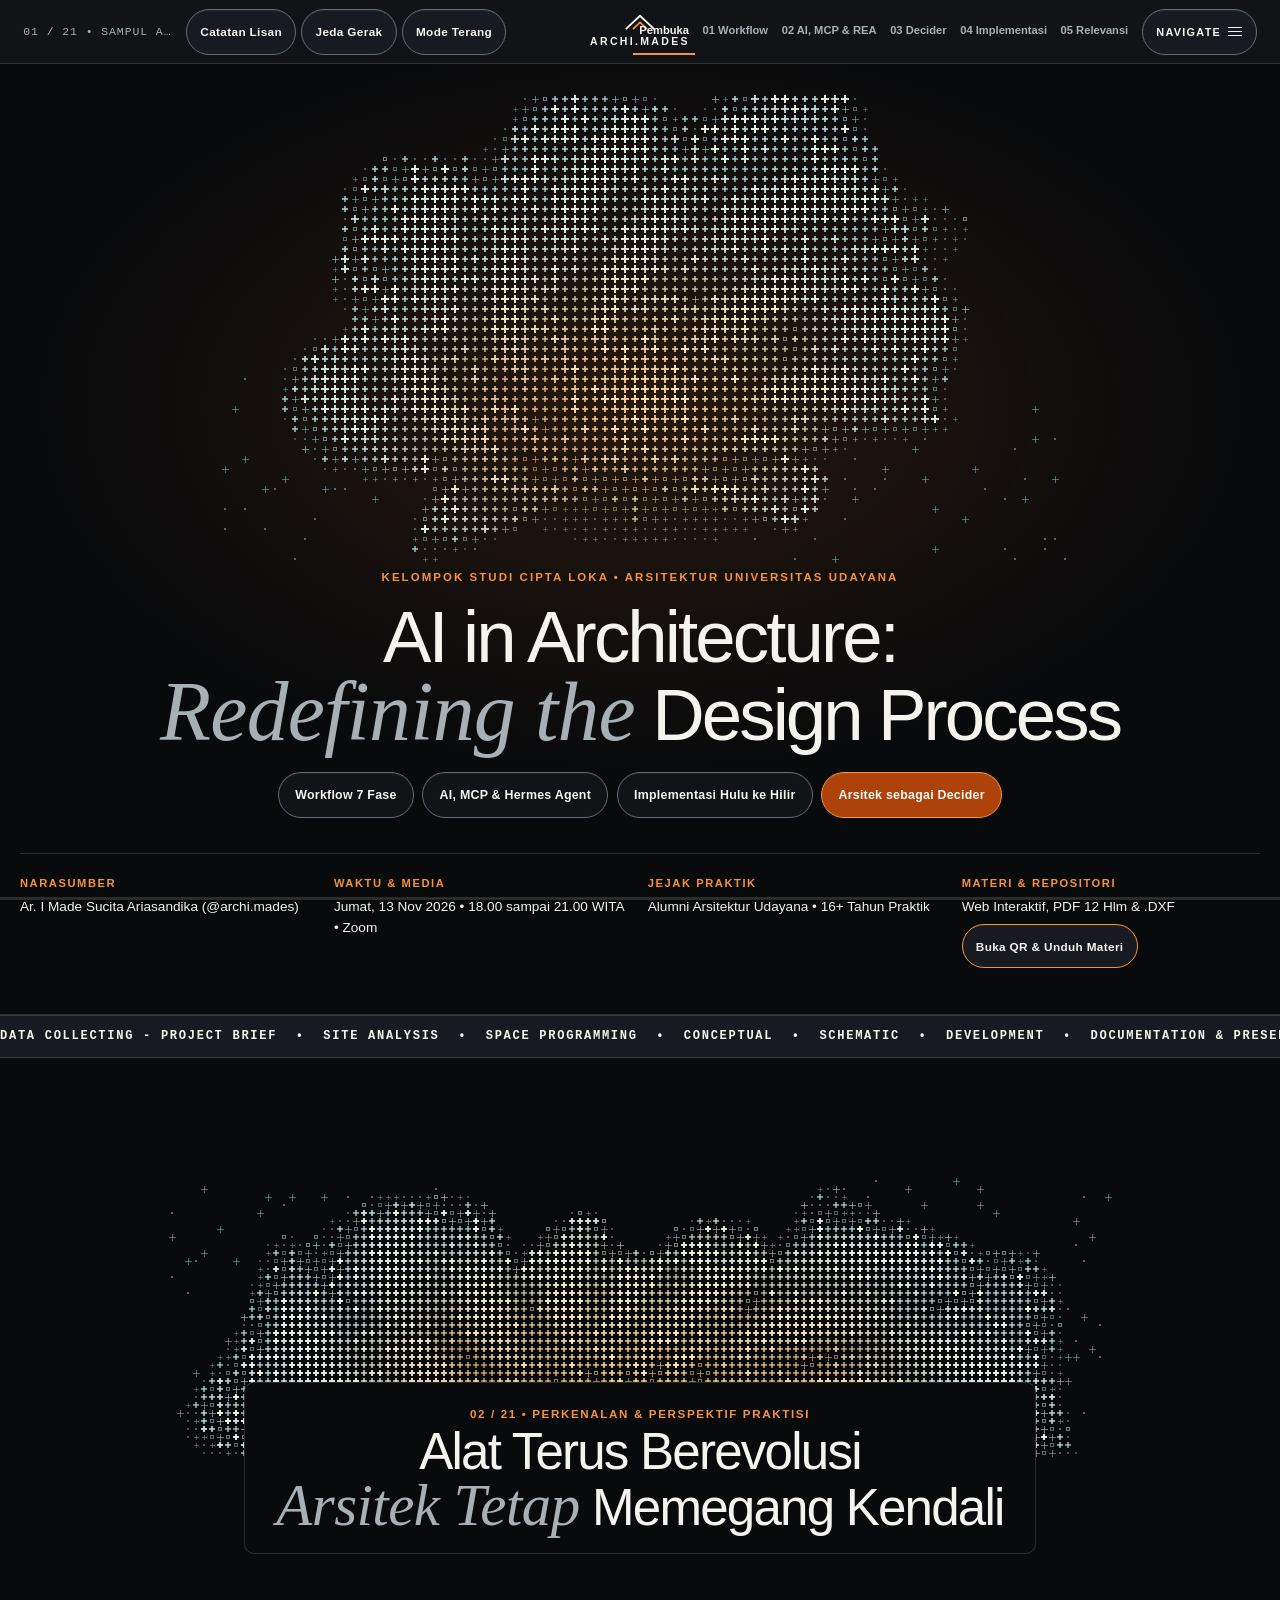
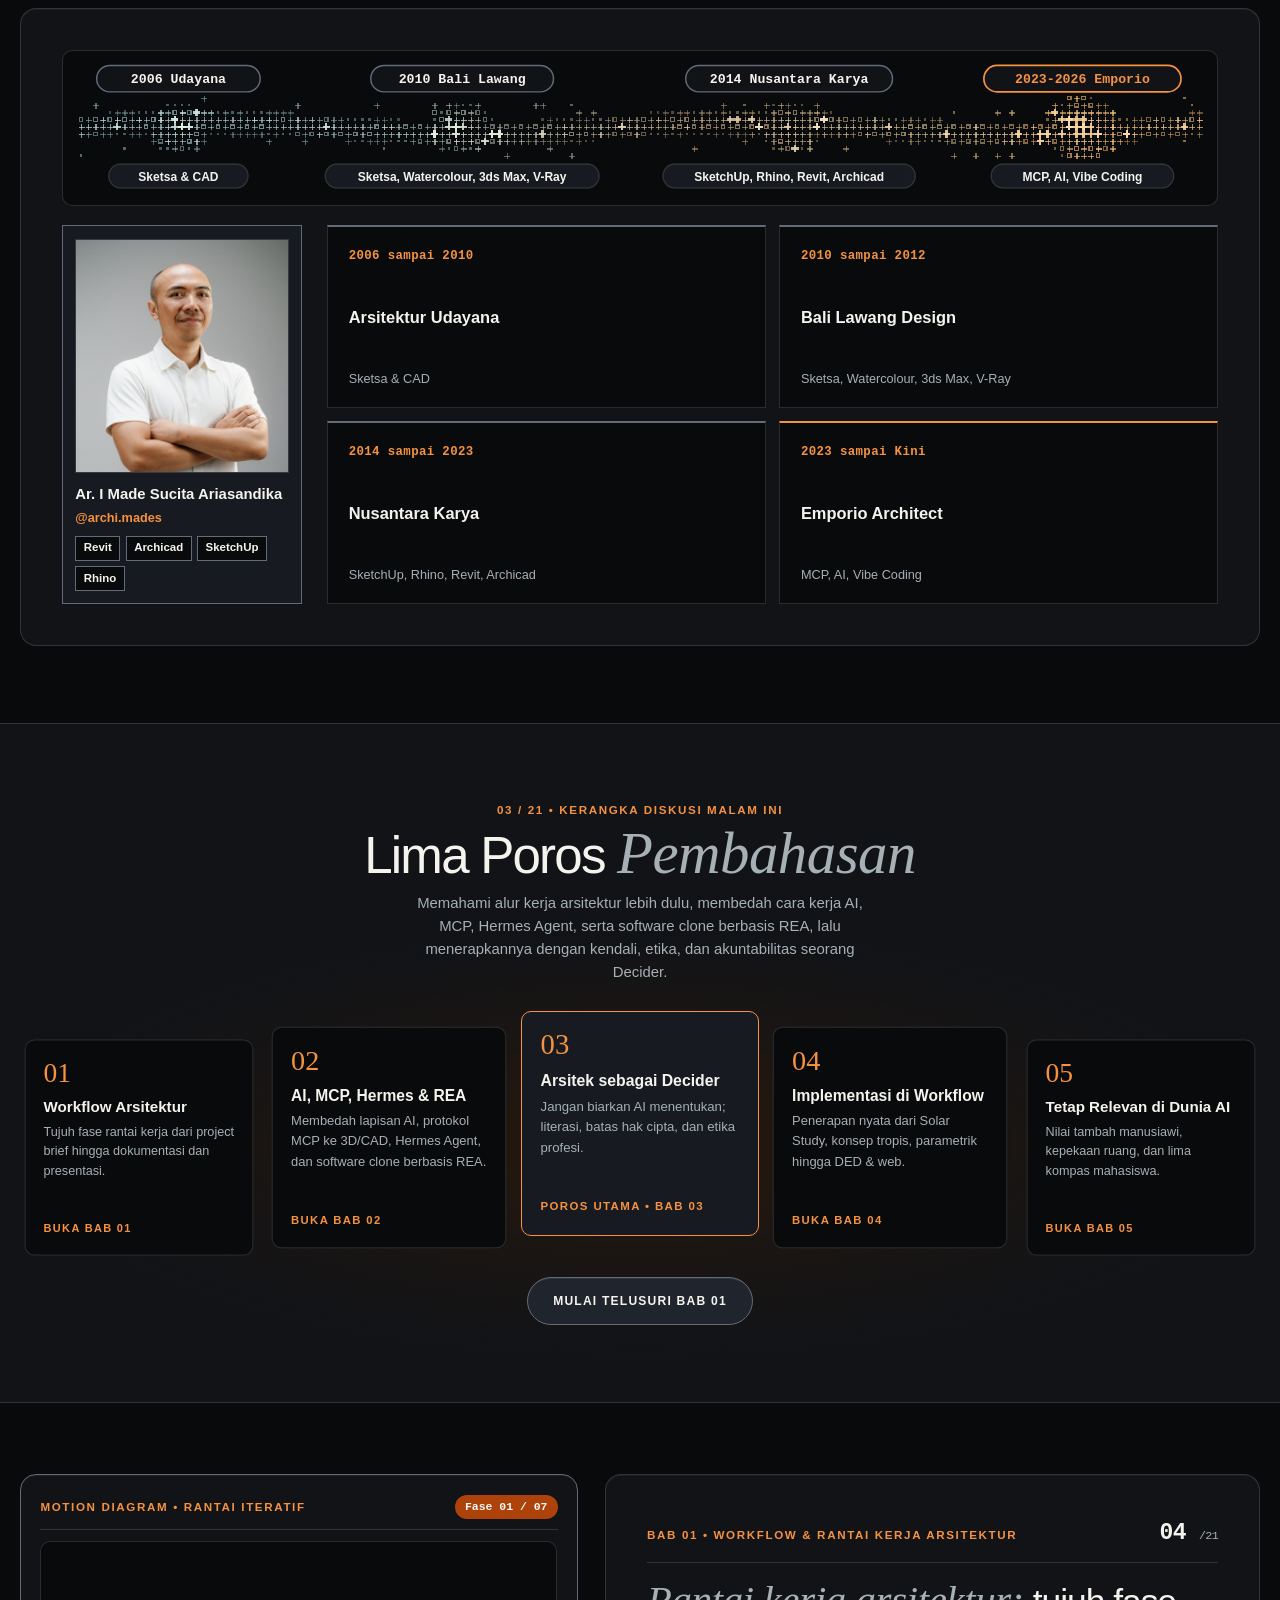
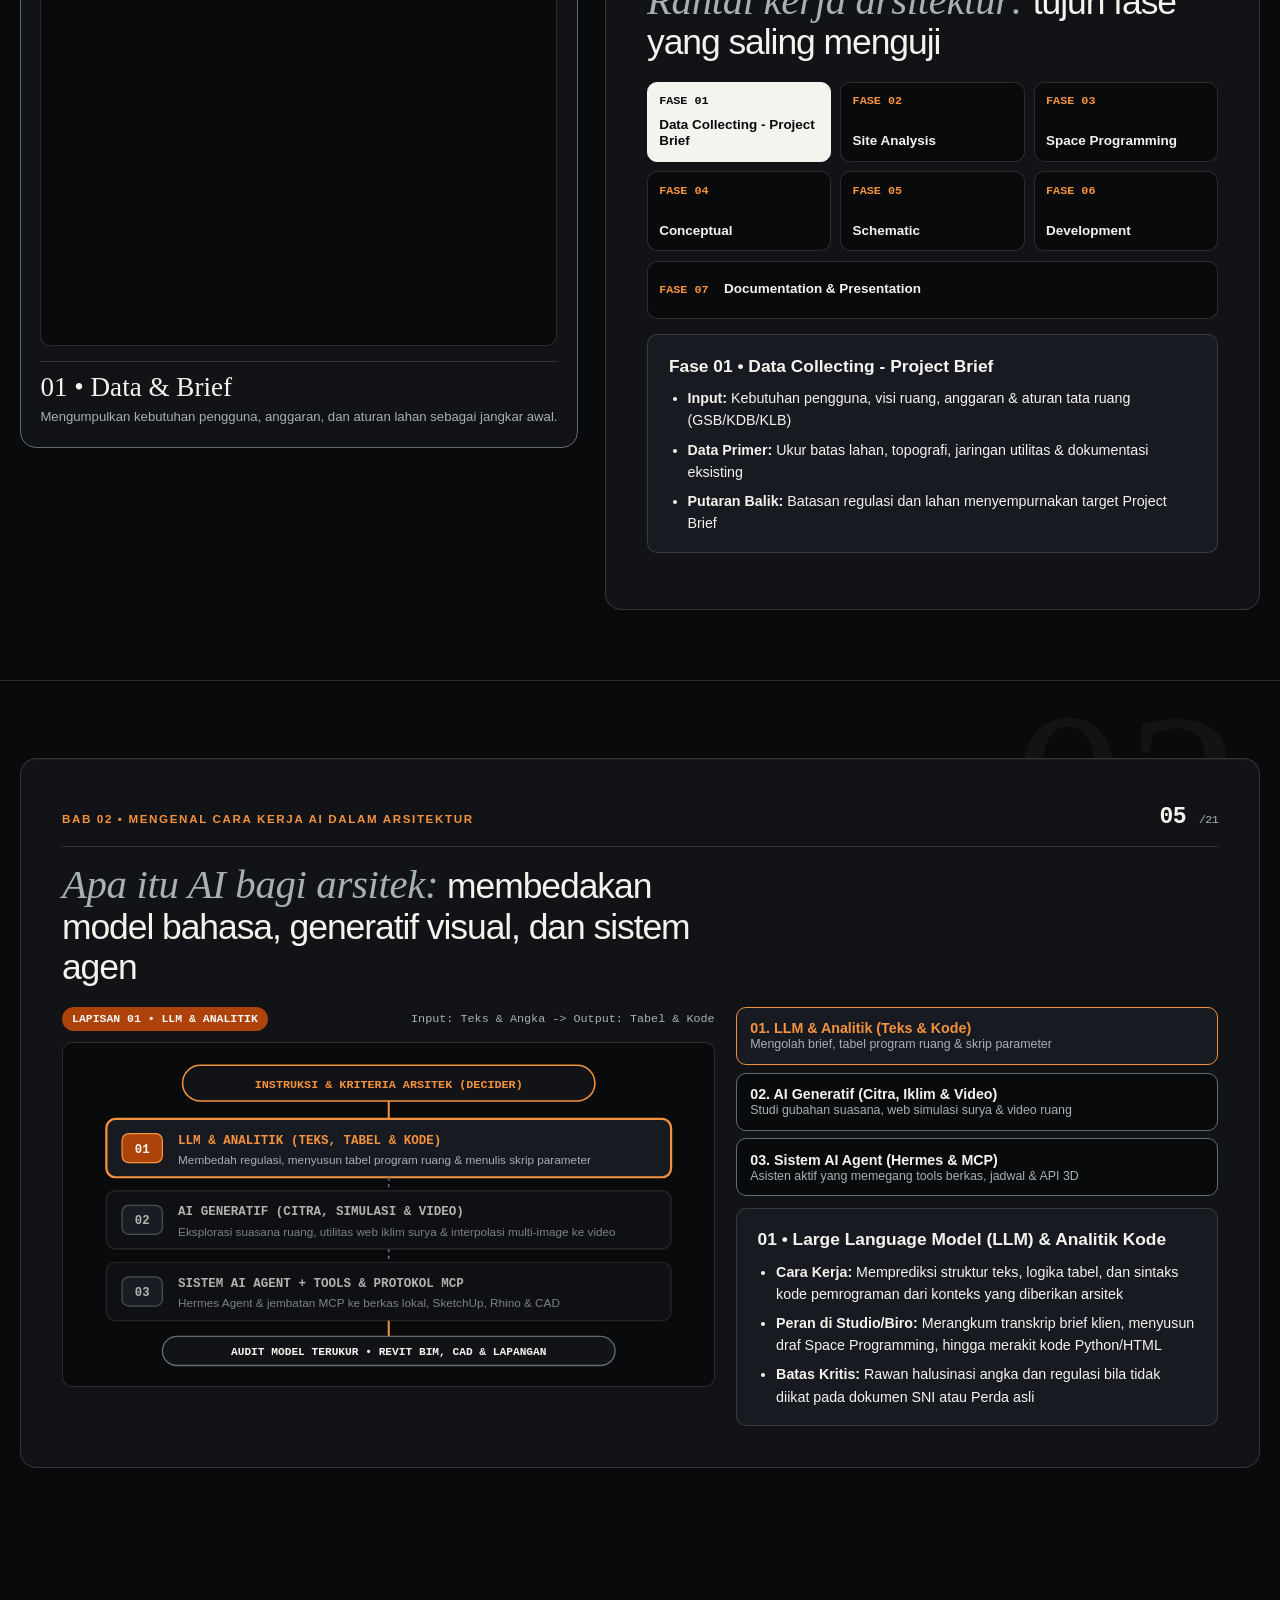
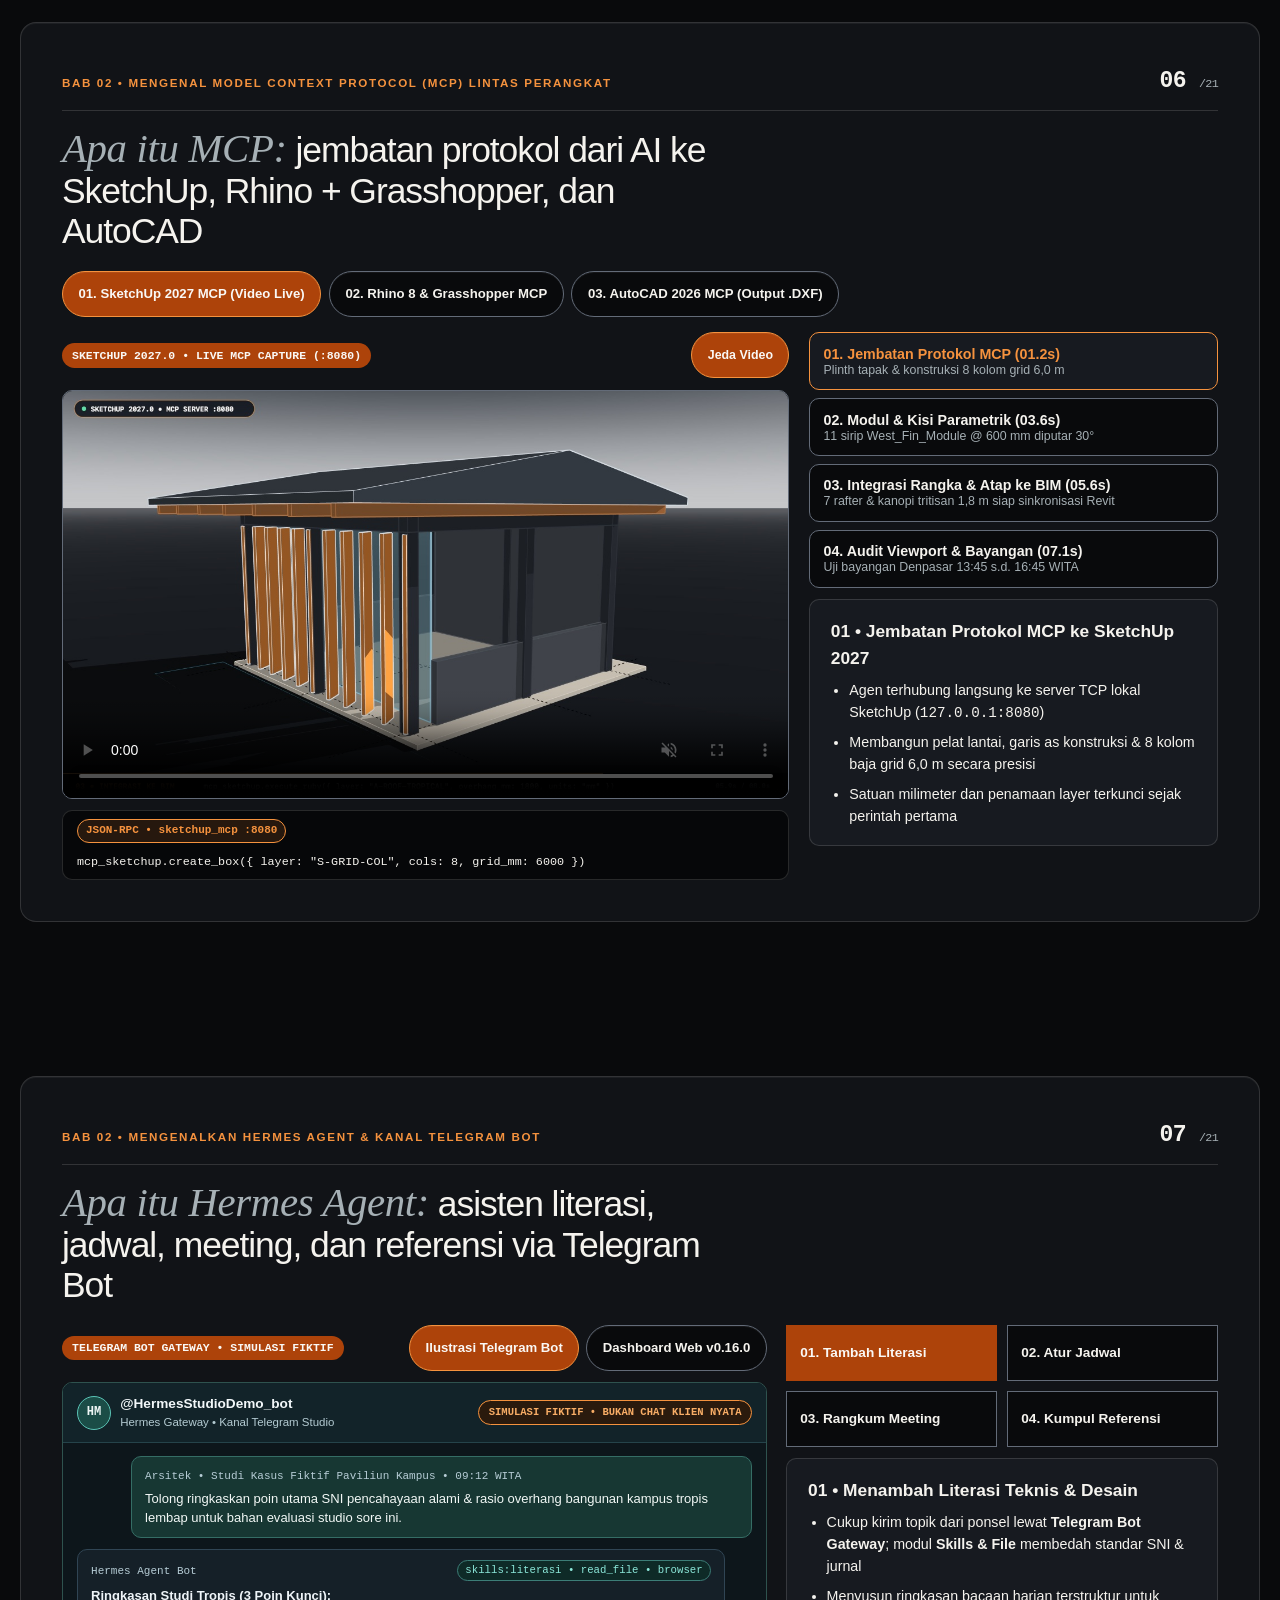
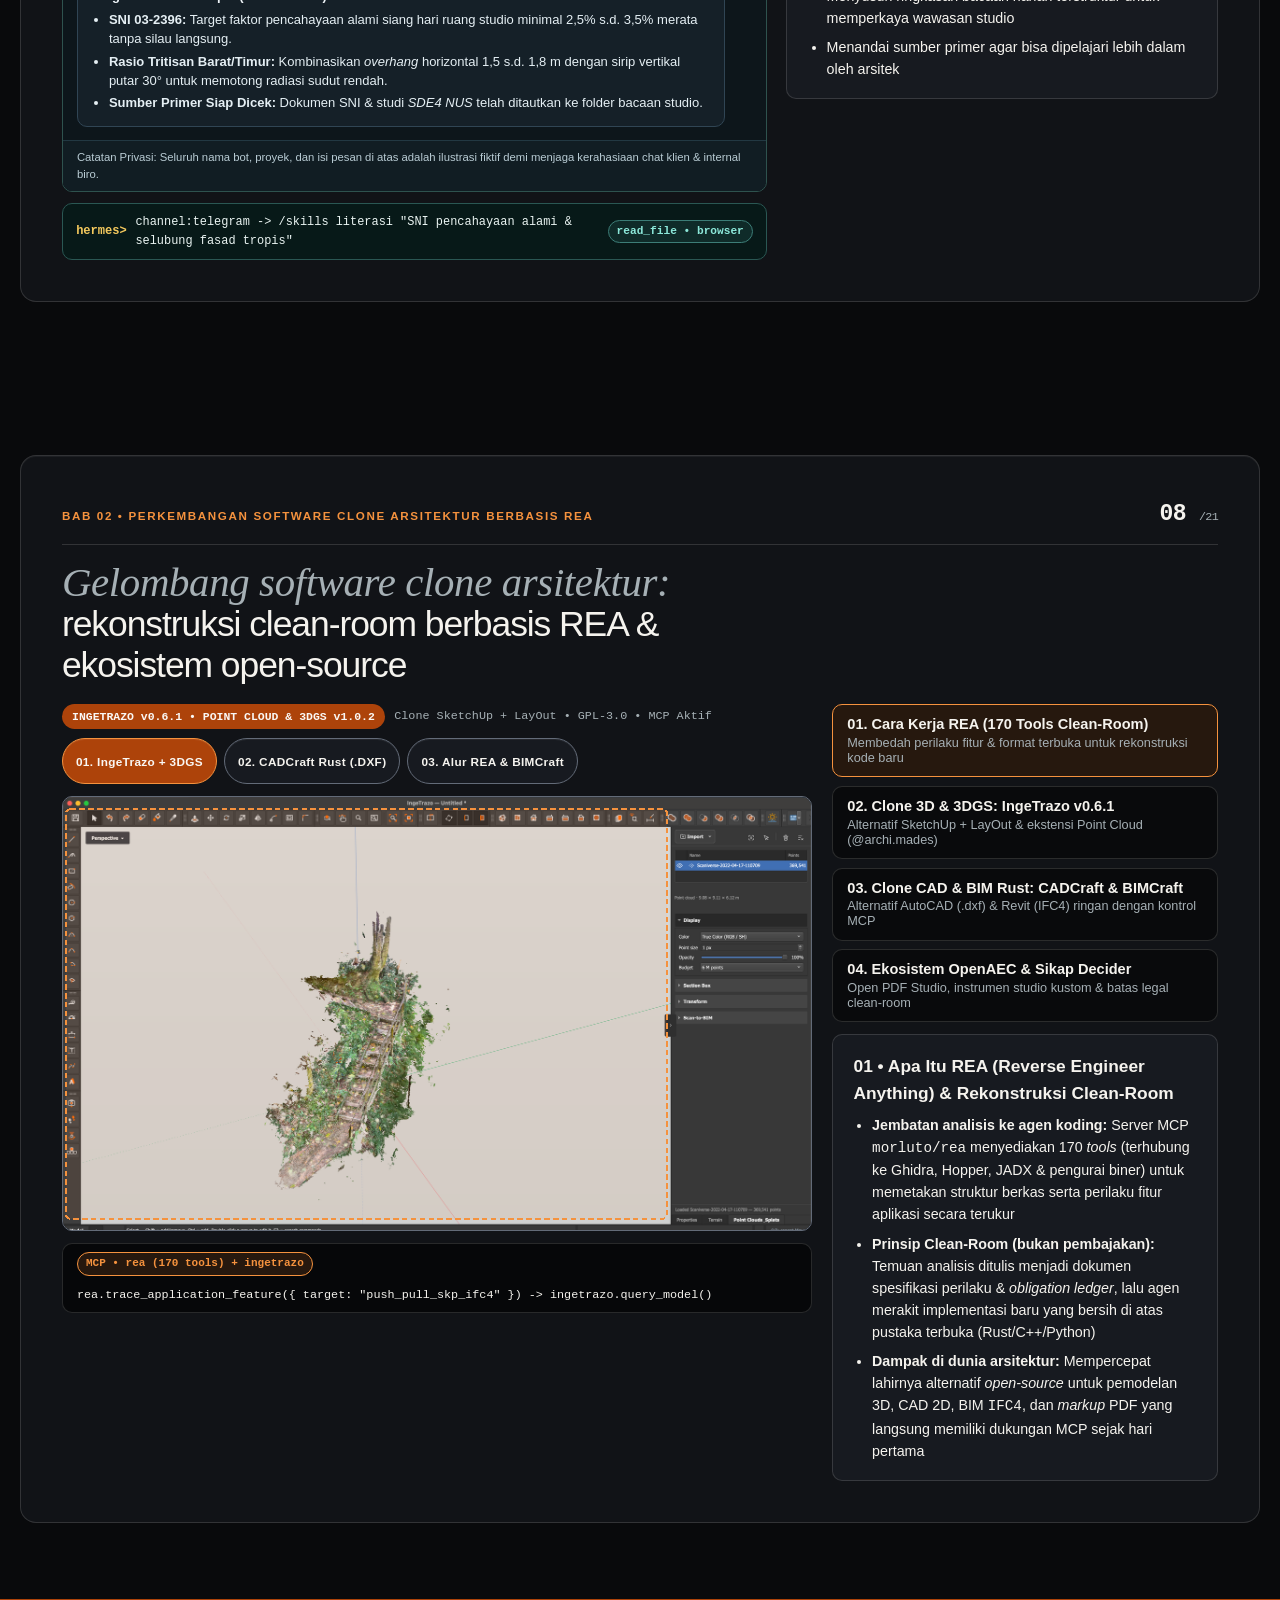
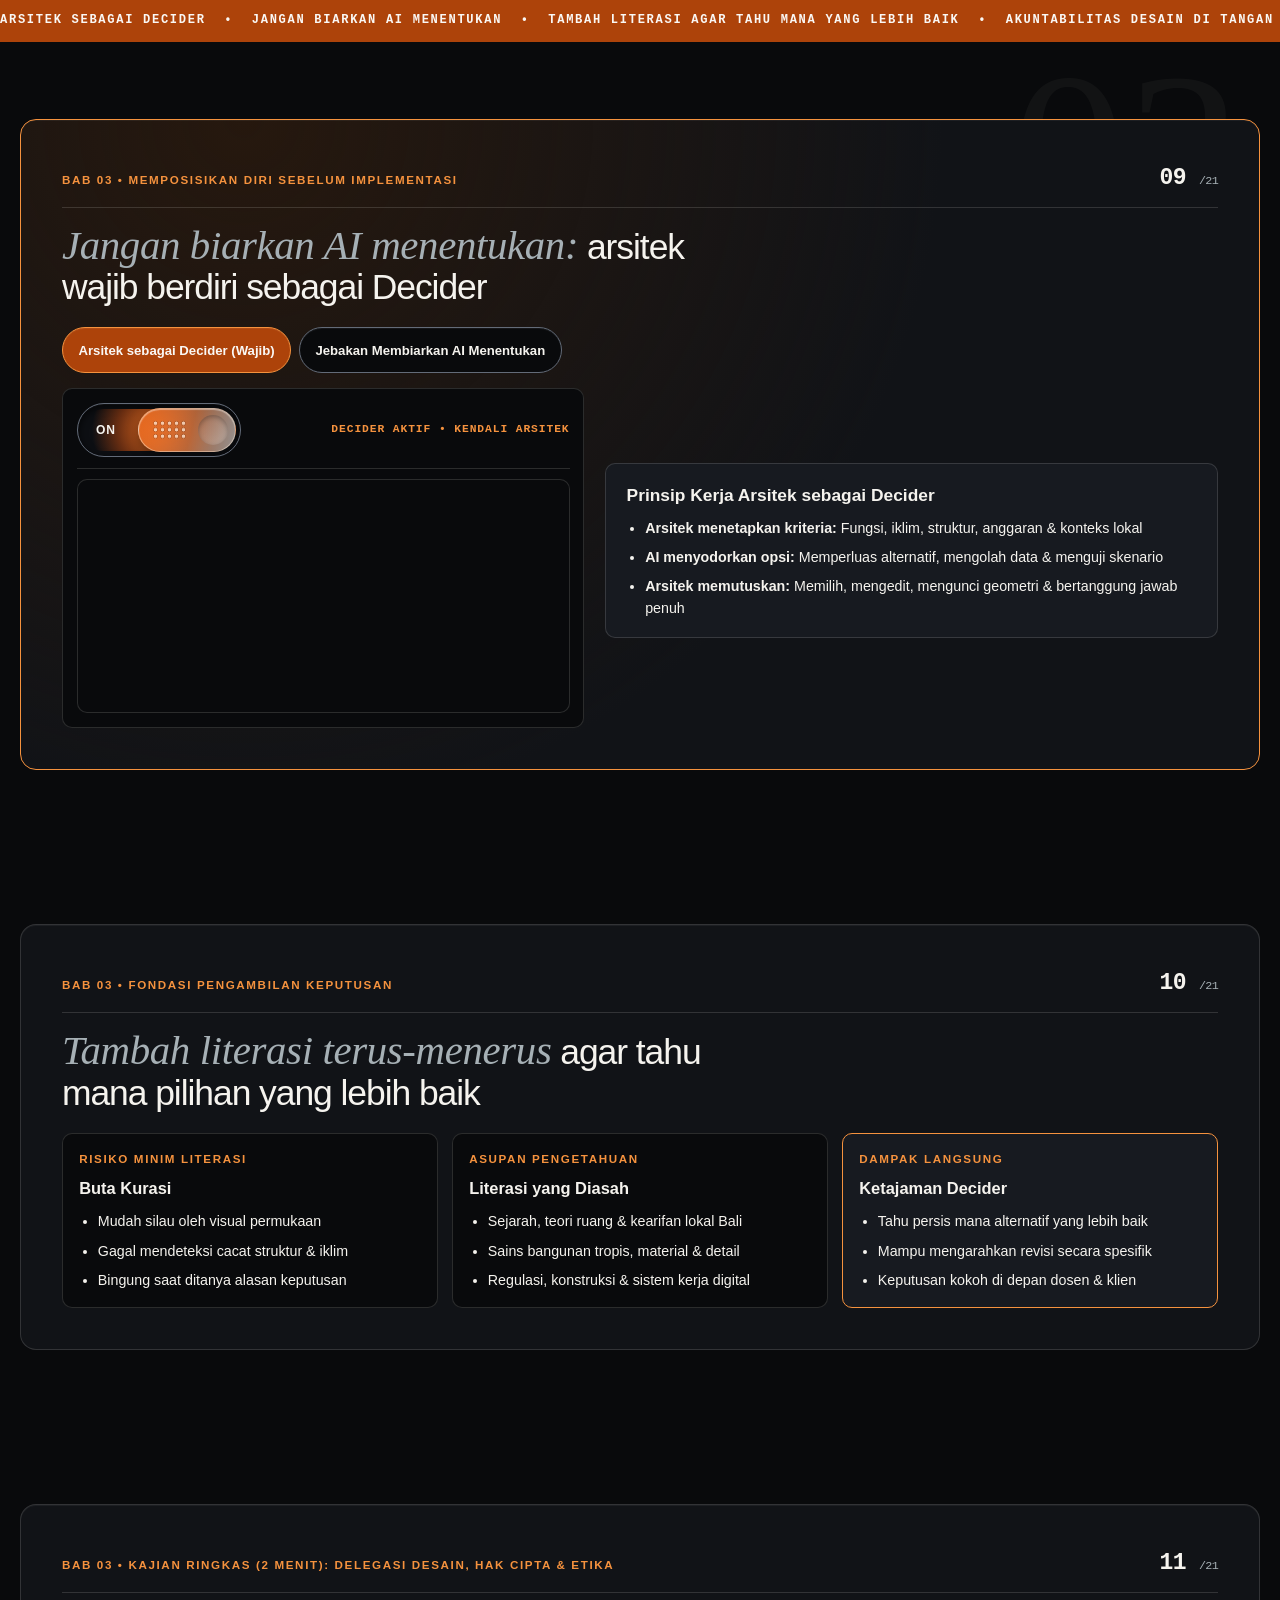
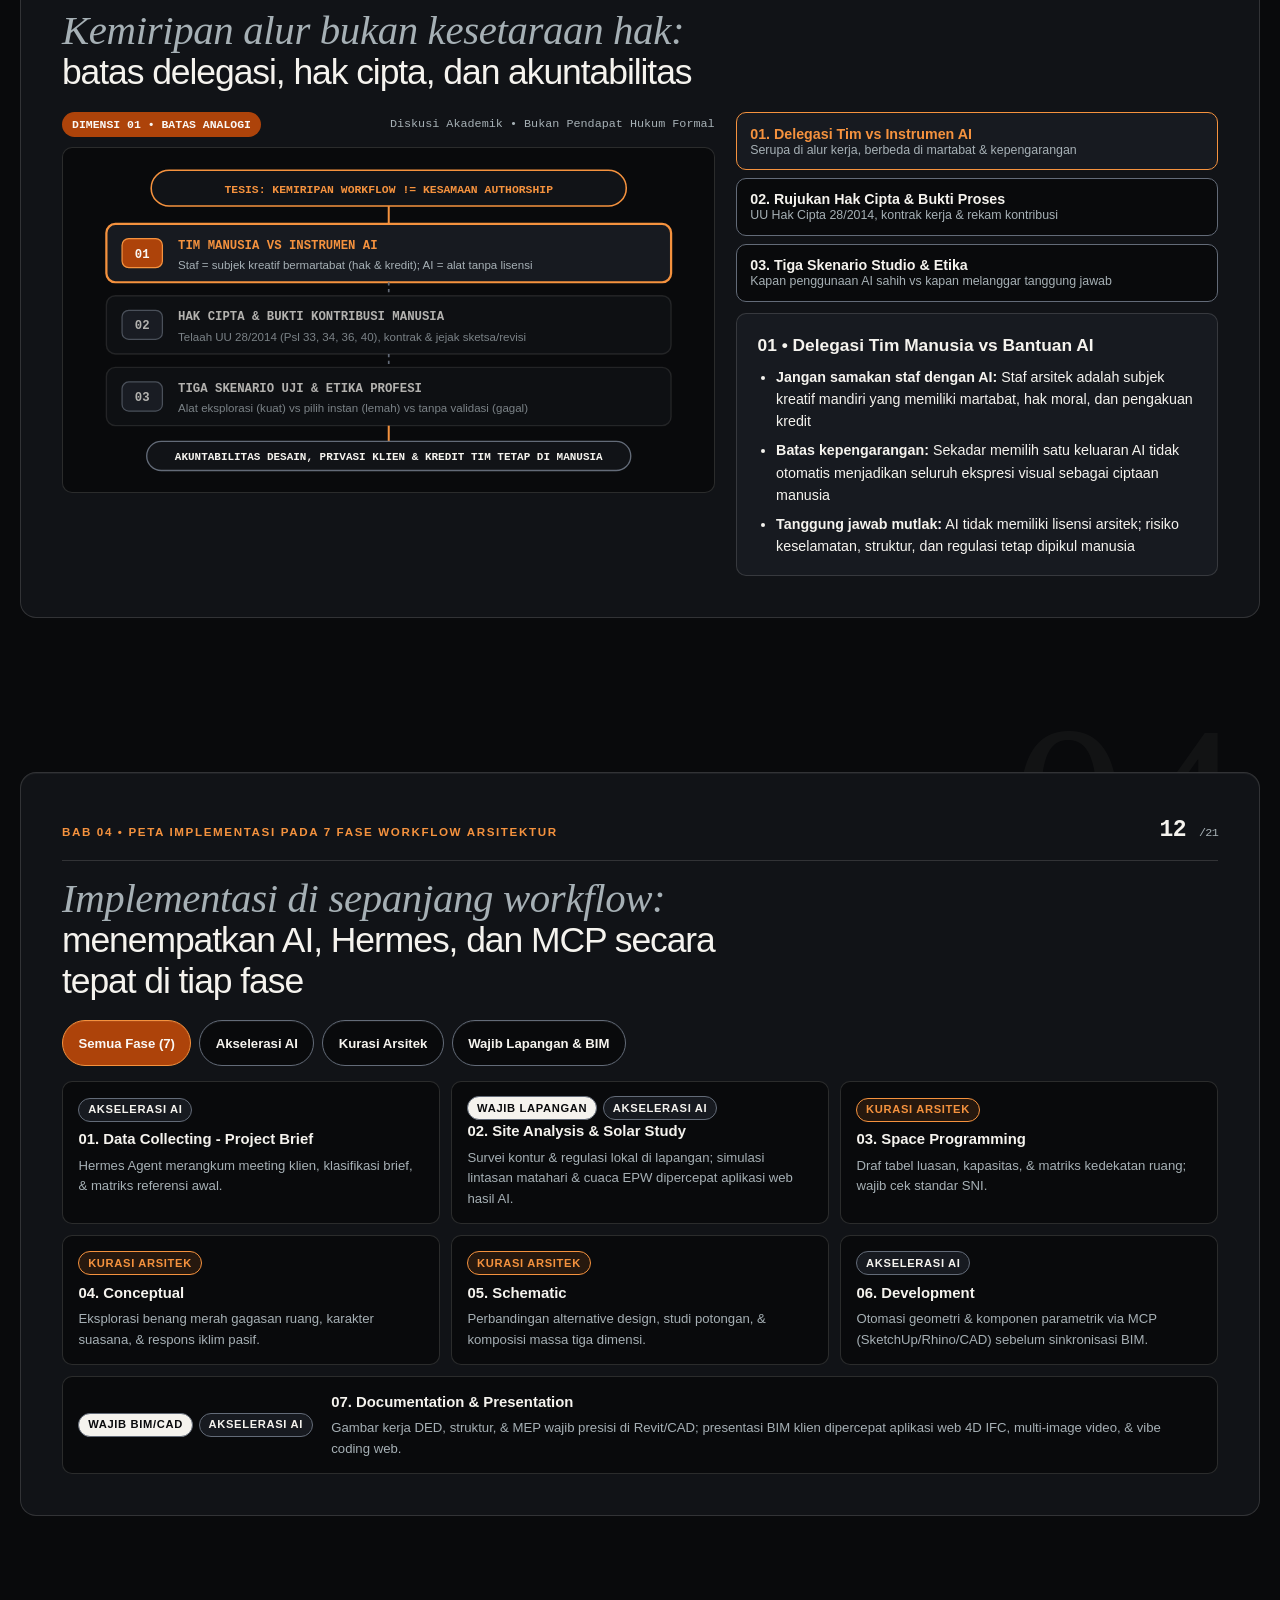
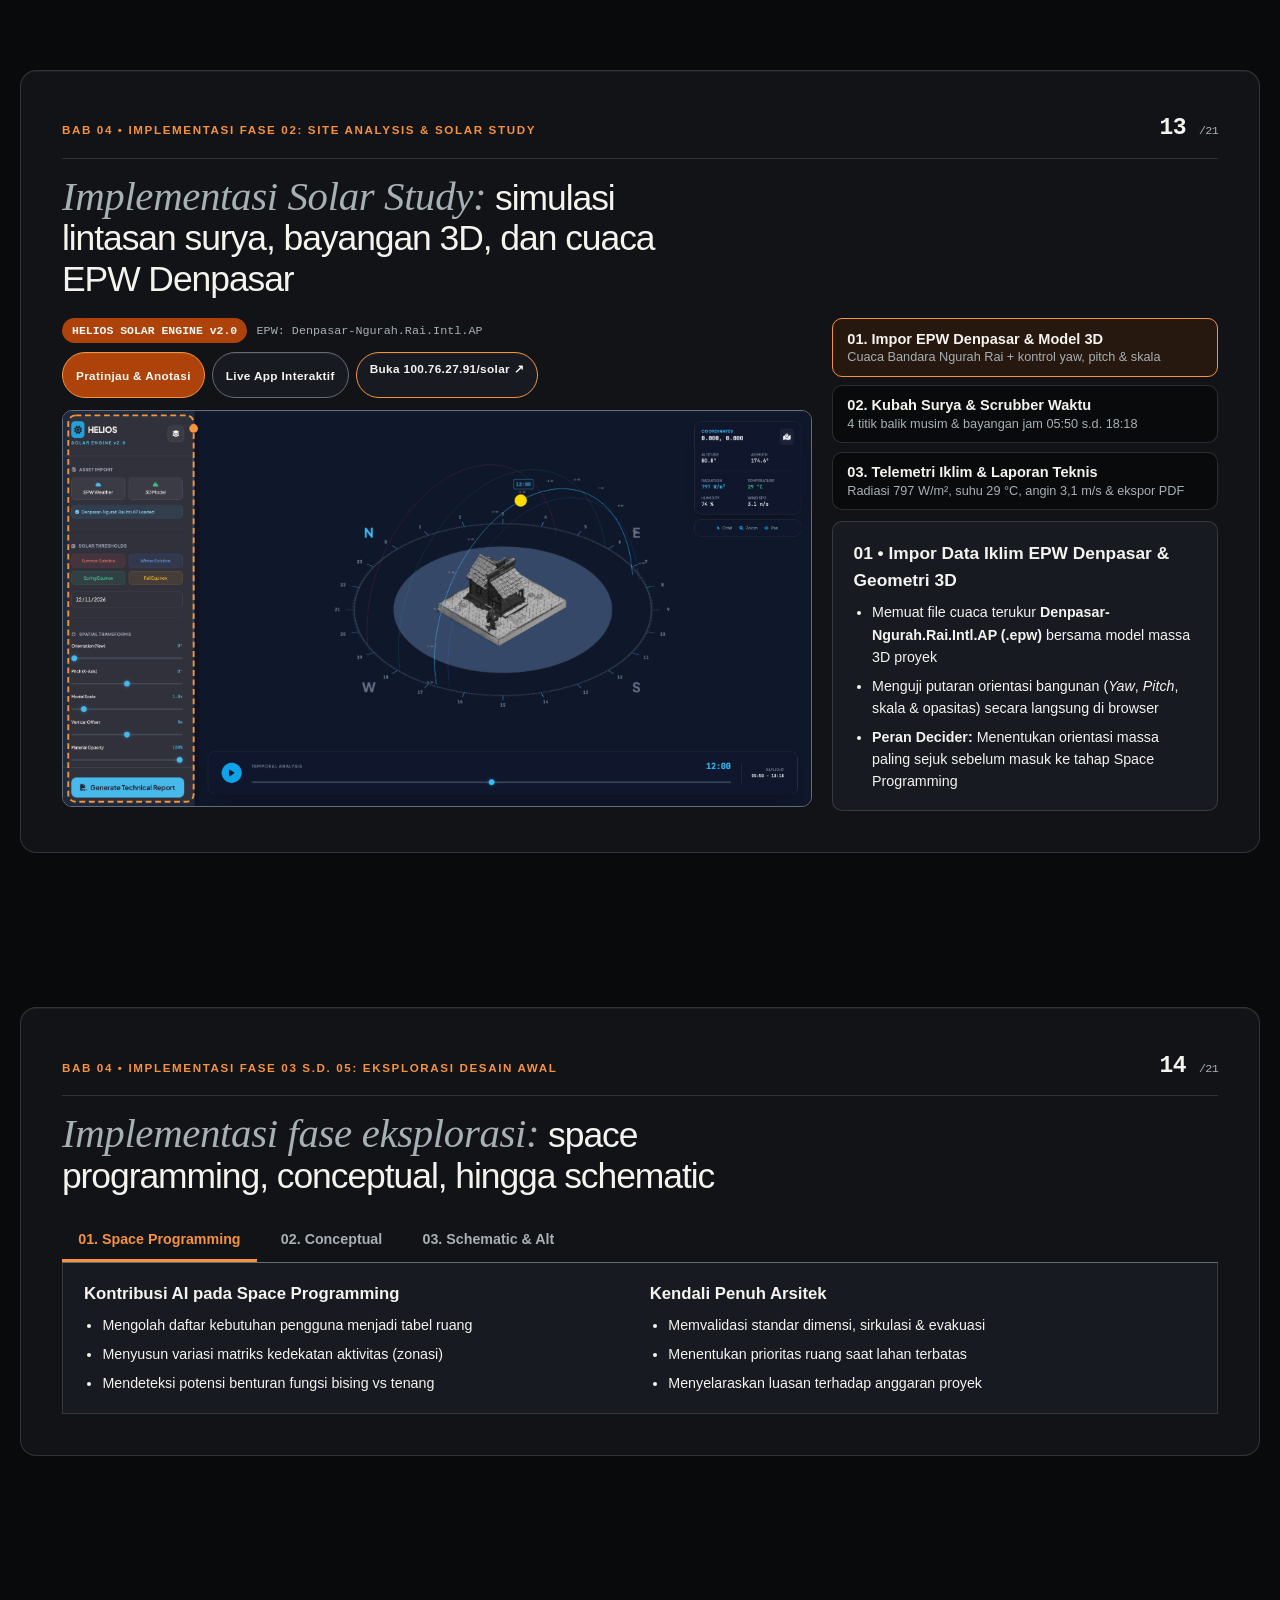
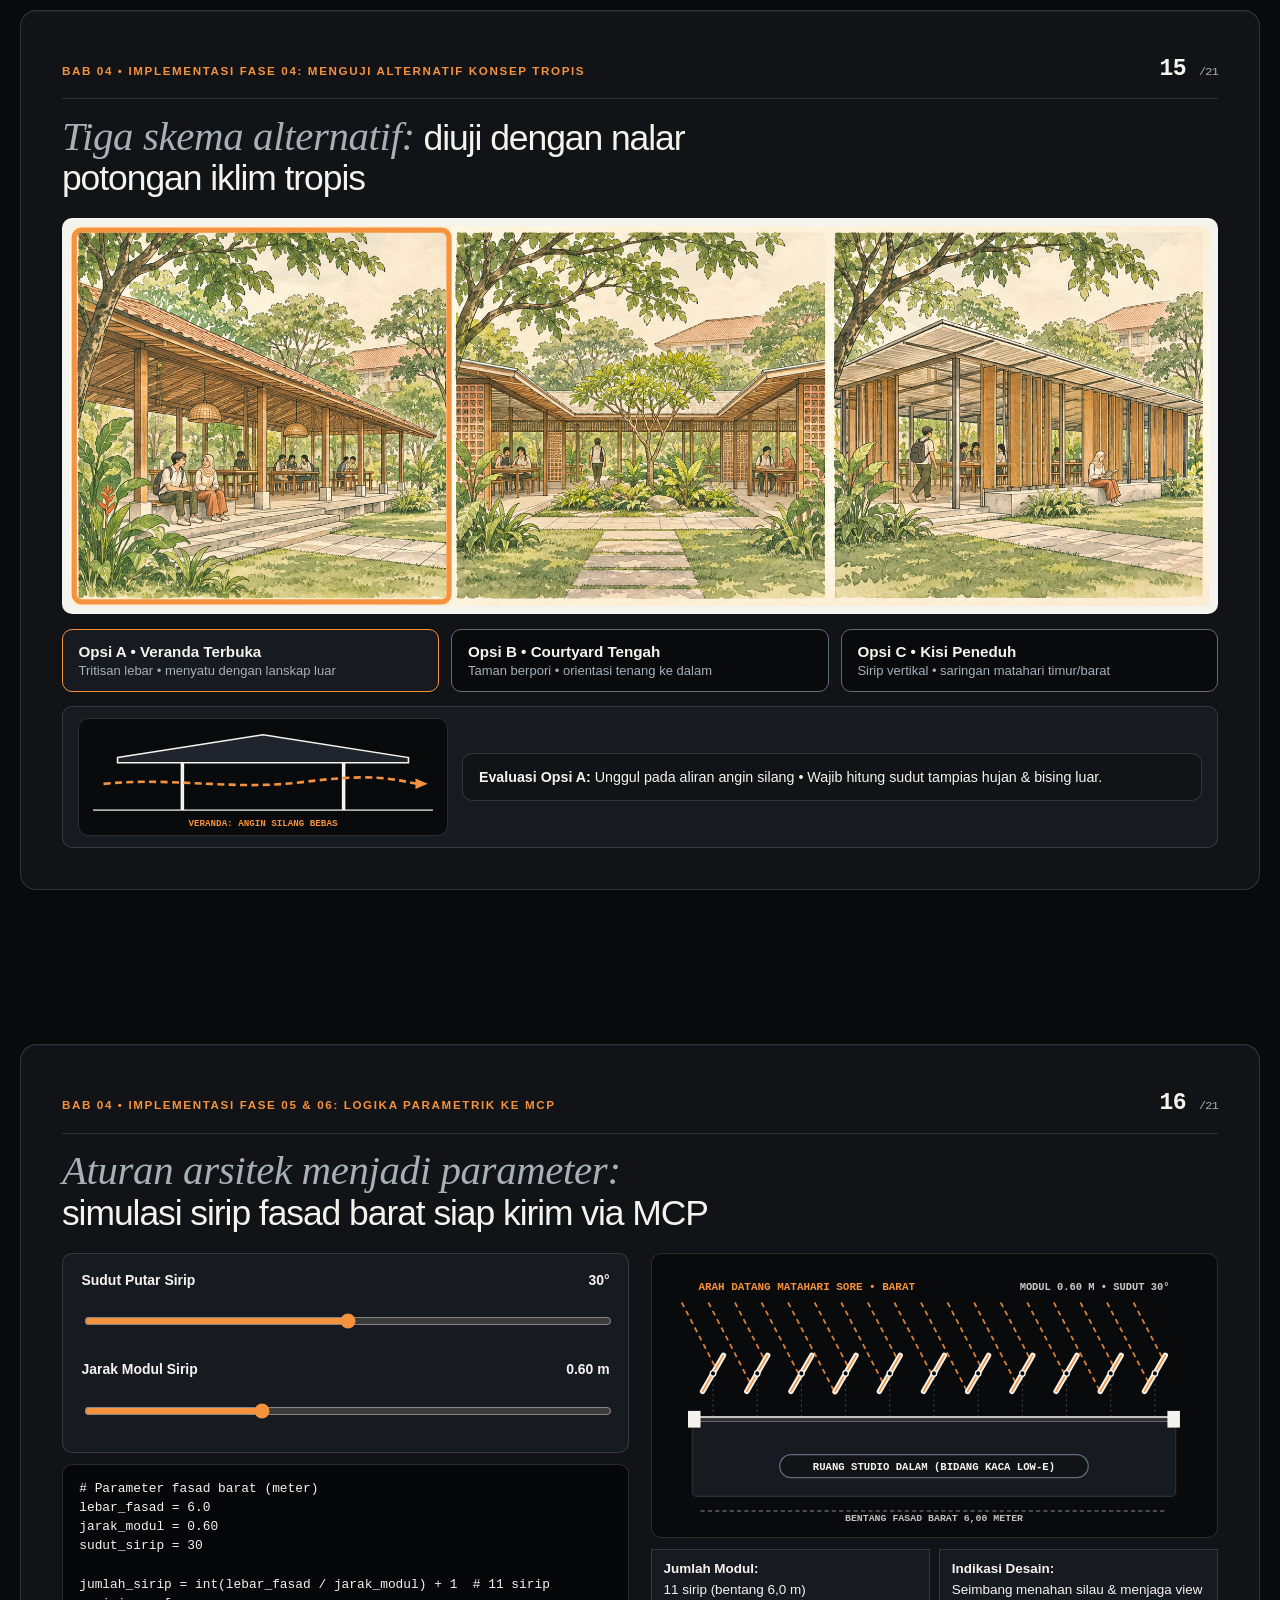
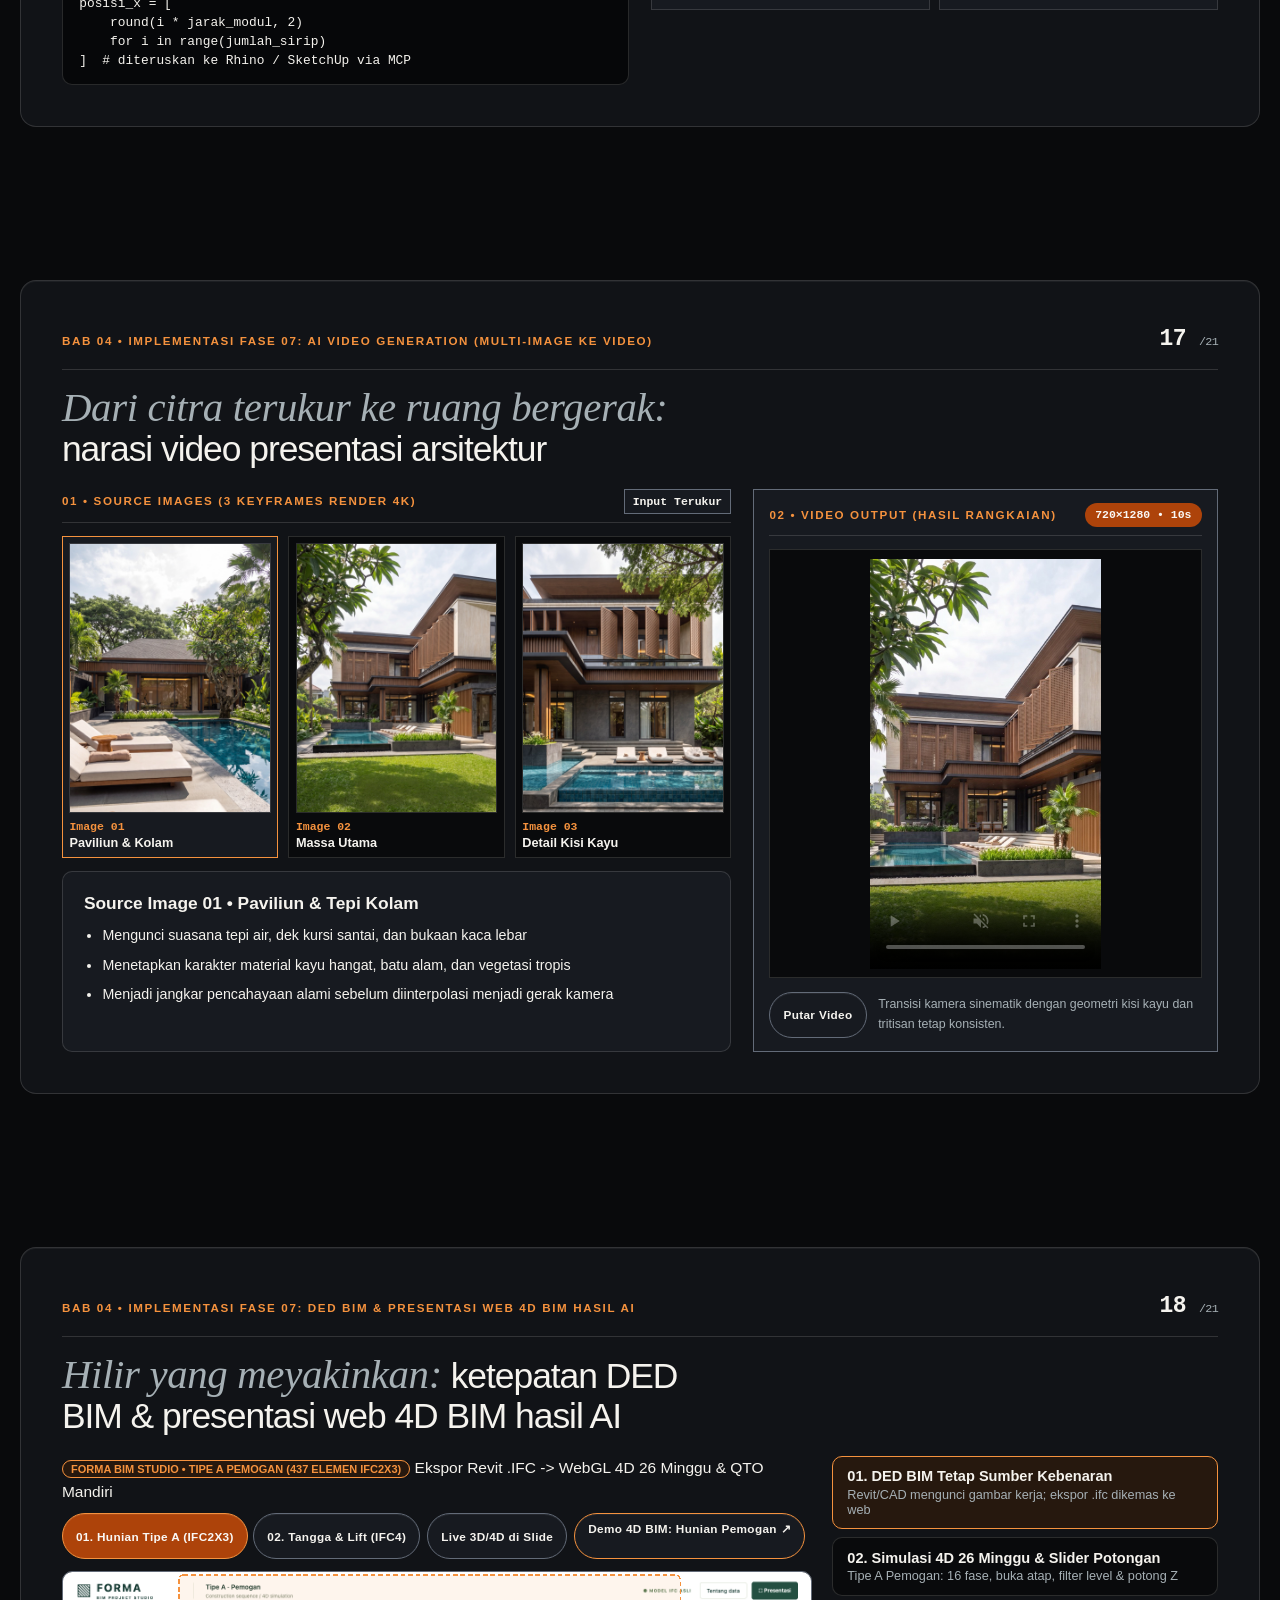
==== commit 76235a9a: "feat(deck,handbook): add interactive AI-generated 4D BIM Web Presentation stage in #sec-18" ====
--- a/deck/index.html
+++ b/deck/index.html
@@ -1215,7 +1215,7 @@
               </div>
               <div class="matrix-wide-copy">
                 <h3>07. Documentation &amp; Presentation</h3>
-                <p>Gambar kerja DED, struktur, &amp; MEP wajib presisi di Revit/CAD; presentasi klien dipercepat multi-image video generation &amp; vibe coding web.</p>
+                <p>Gambar kerja DED, struktur, &amp; MEP wajib presisi di Revit/CAD; presentasi BIM klien dipercepat aplikasi web 4D IFC, multi-image video, &amp; vibe coding web.</p>
               </div>
             </article>
           </div>
@@ -1634,40 +1634,103 @@
       </div>
     </section>
 
-    <!-- SEC 18: IMPLEMENTASI FASE 07 DOCUMENTATION DRAWING & VIBE CODING WEB -->
+    <!-- SEC 18: IMPLEMENTASI FASE 07 DOCUMENTATION DRAWING & PRESENTASI WEB 4D BIM HASIL AI -->
     <section id="sec-18" class="flow-band scroll-reveal-section" tabindex="-1"
-      data-index="18" data-title="Implementasi Fase 07: DED BIM & Vibe Web"
-      data-notes="3 menit. Penutup Bab 04 pada tahap hilir Fase 07: Documentation Drawing wajib tetap presisi di Revit BIM dan CAD untuk konstruksi lapangan, sedangkan tahap Presentation maupun utilitas internal seperti Helios Solar Engine kini dapat dirakit secara cepat dengan Vibe Coding berbasis web.">
+      data-index="18" data-title="Implementasi Fase 07: DED BIM & Web 4D"
+      data-notes="3.5 menit. Penutup Bab 04 pada tahap hilir Fase 07: Documentation Drawing wajib tetap dikunci di Revit BIM dan CAD sebagai sumber kebenaran konstruksi lapangan. Dari berkas .ifc, jadwal .csv, dan lembar .pdf tersebut, AI kini merakit Presentasi Web 4D BIM mandiri satu berkas HTML (Tipe A Pemogan 437 elemen IFC2X3 26 minggu beserta QTO, dan Stair II 330 elemen IFC4 124 hari) agar klien, kontraktor, maupun penguji dapat memutar model 3D, menggeser potongan, dan memeriksa GlobalId langsung di browser tanpa instalasi software BIM.">
       <div class="band-container">
         <div class="section-plate">
           <div class="section-meta">
-            <span class="meta-kicker">Bab 04 • Implementasi Fase 07: Dokumen Teknis &amp; Komunikasi Interaktif</span>
+            <span class="meta-kicker">Bab 04 • Implementasi Fase 07: DED BIM &amp; Presentasi Web 4D BIM Hasil AI</span>
             <span class="meta-index">18 <small>/21</small></span>
           </div>
-          <h2 class="section-h2"><span class="tone-smoke">Hilir yang meyakinkan:</span> documentation drawing &amp; vibe coding web presentation</h2>
-
-          <div class="friction-grid">
-            <article class="panel-box">
-              <span class="meta-kicker">Ketepatan Konstruksi • Revit BIM &amp; CAD</span>
-              <h3>Documentation Drawing</h3>
-              <ul class="clean-list">
-                <li>Konsistensi tunggal denah, tampak, potongan &amp; detail</li>
-                <li>Koordinasi bebas benturan (struktur, MEP, drainase)</li>
-                <li>Otomasi penomoran lembar, jadwal kusen &amp; tabel volume</li>
-                <li>Dokumen hukum &amp; pedoman kerja presisi di lapangan</li>
-              </ul>
-            </article>
-
-            <article class="panel-box panel-box--highlight">
-              <span class="meta-kicker">Komunikasi Imersif • HTML / CSS / JS</span>
-              <h3>Presentation via Vibe Coding Web-Based</h3>
-              <ul class="clean-list">
-                <li>Merakit kanvas presentasi continuous parallax dengan cepat</li>
-                <li>Menyematkan komparasi opsi, tab program &amp; motion graphic</li>
-                <li>Mudah dibuka klien atau penguji dari perangkat apa pun</li>
-                <li>Presentasi web malam ini adalah contoh nyata alur tersebut</li>
-              </ul>
-            </article>
+          <h2 class="section-h2"><span class="tone-smoke">Hilir yang meyakinkan:</span> ketepatan DED BIM &amp; presentasi web 4D BIM hasil AI</h2>
+
+          <div class="solar-stage-layout bimweb-stage-layout">
+            <div class="solar-stage-col">
+              <div class="solar-stage-bar">
+                <div class="mcp-stage-tag">
+                  <span class="mcp-rpc-badge" id="bimweb-stage-pill">FORMA BIM STUDIO • TIPE A PEMOGAN (437 ELEMEN IFC2X3)</span>
+                  <span class="mcp-stage-subtag" id="bimweb-stage-subtag">Ekspor Revit .IFC -&gt; WebGL 4D 26 Minggu &amp; QTO Mandiri</span>
+                </div>
+                <div class="solar-stage-actions">
+                  <div class="lens-group bimweb-proj-bar" role="group" aria-label="Pilih studi kasus presentasi web 4D BIM hasil AI">
+                    <button type="button" class="chrome-btn bimweb-proj-btn" data-bim-proj="pemogan" aria-pressed="true">01. Hunian Tipe A (IFC2X3)</button>
+                    <button type="button" class="chrome-btn bimweb-proj-btn" data-bim-proj="stair" aria-pressed="false">02. Tangga &amp; Lift (IFC4)</button>
+                  </div>
+                  <button type="button" class="chrome-btn bimweb-live-btn" id="bimweb-live-toggle" aria-pressed="false">Live 3D/4D di Slide</button>
+                  <a class="chrome-btn solar-ext-link" id="bimweb-ext-link" href="demos/tipe-a-pemogan-4d.html" target="_blank" rel="noopener noreferrer">Demo 4D BIM: Hunian Pemogan ↗</a>
+                </div>
+              </div>
+
+              <div class="bimweb-viewport-shell" id="bimweb-viewport-shell" data-bim-proj="pemogan" data-bim-mode="preview" data-bim-step="0">
+                <div class="bimweb-preview-pane" id="bimweb-preview-pane">
+                  <img
+                    id="bimweb-preview-img"
+                    src="assets/bim-web-pemogan-4d.png"
+                    width="1600"
+                    height="920"
+                    loading="lazy"
+                    alt="Tangkapan antarmuka FORMA BIM Project Studio hasil AI untuk proyek hunian Tipe A Pemogan: daftar 16 fase konstruksi di kiri, model 3D IFC2X3 437 elemen dengan dinding minggu ke-12 disorot kuning di tengah, slider potongan dan lini masa 26 minggu di bawah, serta panel kanan Phase Intelligence dan volume bersih QTO dinding 35,274 m3."
+                  >
+                  <svg id="bimweb-callout-svg" class="solar-callout-svg" viewBox="0 0 1600 920" shape-rendering="crispEdges" aria-hidden="true">
+                    <rect id="bimweb-focus-rect" x="248" y="6" width="1072" height="742" rx="10"
+                      fill="rgba(245, 146, 62, 0.09)" stroke="#F5923E" stroke-width="3" stroke-dasharray="10 6" />
+                    <rect id="bimweb-focus-rect-b" x="6" y="114" width="238" height="798" rx="10"
+                      fill="rgba(245, 146, 62, 0.07)" stroke="#F5923E" stroke-width="2.6" stroke-dasharray="8 5" hidden style="display:none" />
+                  </svg>
+                </div>
+
+                <div class="solar-live-pane bimweb-live-pane" id="bimweb-live-pane" hidden>
+                  <div class="solar-live-status" id="bimweb-live-status" role="status" aria-live="polite">
+                    Memuat kanvas WebGL 3D/4D <code>demos/tipe-a-pemogan-4d.html</code>... Gunakan klik-tarik untuk <strong>Orbit</strong>, gulir untuk <strong>Zoom</strong>, atau klik elemen untuk <strong>GlobalId &amp; QTO</strong>.
+                  </div>
+                  <iframe
+                    id="bimweb-live-iframe"
+                    class="solar-live-iframe bimweb-live-iframe"
+                    width="1600"
+                    height="920"
+                    title="Simulasi WebGL 4D BIM Hunian Tipe A Pemogan (437 elemen IFC2X3, 26 minggu)"
+                    loading="lazy"
+                  ></iframe>
+                </div>
+              </div>
+
+              <div class="mcp-rpc-bar" aria-live="polite">
+                <span class="mcp-rpc-badge" id="bimweb-rpc-server">ALUR BIM -&gt; WEB • Revit IFC2X3 + WebGL Mandiri</span>
+                <code id="bimweb-rpc-call">Tipe A.ifc (437 elemen, 85.426 segitiga, 387 QTO) -&gt; Tipe-A-Pemogan-simulasi-4D.html</code>
+              </div>
+            </div>
+
+            <div class="solar-inspector-col">
+              <div class="solar-focus-list" role="group" aria-label="Pilih empat kapabilitas DED BIM dan presentasi web 4D BIM hasil AI">
+                <button type="button" class="solar-focus-btn bimweb-step-btn" data-bimstep="0" aria-pressed="true">
+                  <strong>01. DED BIM Tetap Sumber Kebenaran</strong>
+                  <span>Revit/CAD mengunci gambar kerja; ekspor .ifc dikemas ke web</span>
+                </button>
+                <button type="button" class="solar-focus-btn bimweb-step-btn" data-bimstep="1" aria-pressed="false">
+                  <strong>02. Simulasi 4D 26 Minggu &amp; Slider Potongan</strong>
+                  <span>Tipe A Pemogan: 16 fase, buka atap, filter level &amp; potong Z</span>
+                </button>
+                <button type="button" class="solar-focus-btn bimweb-step-btn" data-bimstep="2" aria-pressed="false">
+                  <strong>03. Inspeksi GlobalId, Volume QTO &amp; Studio BQ</strong>
+                  <span>387 elemen berkuantitas IFC, jadwal CSV &amp; pustaka gambar PDF</span>
+                </button>
+                <button type="button" class="solar-focus-btn bimweb-step-btn" data-bimstep="3" aria-pressed="false">
+                  <strong>04. Audit Koordinasi Arsitektur-Struktur (IFC4)</strong>
+                  <span>Stair II: 330 elemen, 60 anak tangga &amp; jalur kritis 124 hari</span>
+                </button>
+              </div>
+
+              <div class="detail-box" id="bimweb-readout" aria-live="polite">
+                <h3>01 • DED Revit BIM sebagai Sumber Kebenaran &amp; Kemasan WebGL Mandiri</h3>
+                <ul class="clean-list">
+                  <li><strong>Revit tetap sumber data utama:</strong> Konsistensi tunggal denah, potongan, detail sambungan, dan bebas benturan MEP/struktur tetap wajib dikunci di perangkat BIM/CAD otoritatif untuk konstruksi lapangan</li>
+                  <li><strong>Jembatan presentasi tanpa instalasi:</strong> Dari ekspor <code>Tipe A.ifc</code> (<code>IFC2X3</code>, <strong>437 elemen bergeometri</strong>, <strong>85.426 segitiga</strong>), AI merakit satu berkas <code>.html</code> mandiri yang langsung berjalan di Chrome, Edge, atau Safari tanpa server</li>
+                  <li><strong>Komunikasi imersif ke klien &amp; penguji:</strong> Pemilik proyek, kontraktor, maupun dosen penguji dapat memutar model 3D, mengupas atap, dan memeriksa kuantitas asli BIM dari ponsel atau laptop mana pun</li>
+                </ul>
+              </div>
+            </div>
           </div>
         </div>
       </div>
@@ -1818,7 +1881,7 @@
             <span class="meta-kicker">AKSES TERBUKA PESERTA • FULL EXPERIENCE &amp; REPOSITORI</span>
             <h3 class="qr-hub-title">Pindai untuk Membuka Presentasi Interaktif sekaligus Mengunduh Handbook PDF</h3>
             <p class="qr-hub-desc" id="closing-qr-desc">
-              Satu tautan membuka dek web interaktif 21 bagian secara utuh di ponsel atau laptop peserta, lengkap dengan unduhan buku pegangan PDF 12 halaman serta berkas asli definisi Grasshopper (<code>.gh</code>), model Rhino 8 (<code>.3dm</code>), dan gambar kerja AutoCAD MCP (<code>.dxf</code>).
+              Satu tautan membuka dek web interaktif 21 bagian secara utuh di ponsel atau laptop peserta, lengkap dengan unduhan buku pegangan PDF 12 halaman, berkas asli Grasshopper (<code>.gh</code>), Rhino 8 (<code>.3dm</code>), AutoCAD MCP (<code>.dxf</code>), serta dua simulasi WebGL 4D BIM mandiri (<code>.html</code>).
             </p>
 
             <div class="lens-group qr-target-bar" role="group" aria-label="Pilih tujuan tautan pada kode QR">
@@ -1837,6 +1900,8 @@
               <a class="chrome-btn" href="../output/Paviliun-Studio-Tropis-MCP.gh" download="Paviliun-Studio-Tropis-MCP.gh">Unduh Grasshopper (.GH)</a>
               <a class="chrome-btn" href="../output/Paviliun-Studio-Tropis-MCP.3dm" download="Paviliun-Studio-Tropis-MCP.3dm">Unduh Rhino 8 (.3DM)</a>
               <a class="chrome-btn" href="../output/Paviliun-Studio-Tropis-MCP.dxf" download="Paviliun-Studio-Tropis-MCP.dxf">Unduh AutoCAD (.DXF)</a>
+              <a class="chrome-btn" href="demos/tipe-a-pemogan-4d.html" target="_blank" rel="noopener noreferrer">Demo 4D BIM: Hunian Pemogan ↗</a>
+              <a class="chrome-btn" href="demos/stair-ii-4d.html" target="_blank" rel="noopener noreferrer">Demo 4D BIM: Tangga &amp; Lift IFC4 ↗</a>
               <a class="chrome-btn" href="https://github.com/archimades27/ai-arsitektur-udayana-2026" target="_blank" rel="noopener noreferrer">Buka Repositori GitHub</a>
             </div>
           </div>
@@ -1917,6 +1982,11 @@
         <strong>BIMCraft &amp; OpenAEC (Alternatif Open-Source BIM IFC4, CAD &amp; PDF Studio):</strong>
         <a href="https://github.com/IPedrax/BIMCraft" target="_blank" rel="noopener noreferrer">github.com/IPedrax/BIMCraft</a>
       </li>
+      <li>
+        <strong>Presentasi Web 4D BIM Mandiri Hasil AI (Ekspor Revit IFC2X3 &amp; Koordinasi IFC4):</strong>
+        <a href="demos/tipe-a-pemogan-4d.html" target="_blank" rel="noopener noreferrer">Demo 4D BIM: Hunian Pemogan ↗</a> •
+        <a href="demos/stair-ii-4d.html" target="_blank" rel="noopener noreferrer">Demo 4D BIM: Tangga &amp; Lift IFC4 ↗</a>
+      </li>
     </ul>
     <p class="slide-takeaway">
       Catatan metodologi: Bangunan SDE4 NUS adalah referensi arsitektur nyata; bagian hak cipta &amp; etika disusun sebagai bahan diskusi akademik dan bukan pendapat hukum formal.
@@ -1946,7 +2016,7 @@
 
       <div class="qr-info-column">
         <p class="qr-hub-desc" id="modal-qr-desc">
-          Pindai kode QR ini untuk membuka presentasi web interaktif 21 bagian secara langsung sekaligus mengunduh buku pegangan PDF 12 halaman serta berkas asli Grasshopper (<code>.gh</code>), Rhino 8 (<code>.3dm</code>), dan AutoCAD MCP (<code>.dxf</code>).
+          Pindai kode QR ini untuk membuka presentasi web interaktif 21 bagian secara langsung sekaligus mengunduh buku pegangan PDF 12 halaman, berkas asli Grasshopper (<code>.gh</code>), Rhino 8 (<code>.3dm</code>), AutoCAD MCP (<code>.dxf</code>), serta dua simulasi WebGL 4D BIM mandiri (<code>.html</code>).
         </p>
 
         <div class="lens-group qr-target-bar" role="group" aria-label="Pilih tujuan tautan pada kode QR di jendela ini">
@@ -1965,6 +2035,8 @@
           <a class="chrome-btn" href="../output/Paviliun-Studio-Tropis-MCP.gh" download="Paviliun-Studio-Tropis-MCP.gh">Unduh Grasshopper (.GH)</a>
           <a class="chrome-btn" href="../output/Paviliun-Studio-Tropis-MCP.3dm" download="Paviliun-Studio-Tropis-MCP.3dm">Unduh Rhino 8 (.3DM)</a>
           <a class="chrome-btn" href="../output/Paviliun-Studio-Tropis-MCP.dxf" download="Paviliun-Studio-Tropis-MCP.dxf">Unduh AutoCAD (.DXF)</a>
+          <a class="chrome-btn" href="demos/tipe-a-pemogan-4d.html" target="_blank" rel="noopener noreferrer">Demo 4D BIM: Hunian Pemogan ↗</a>
+          <a class="chrome-btn" href="demos/stair-ii-4d.html" target="_blank" rel="noopener noreferrer">Demo 4D BIM: Tangga &amp; Lift IFC4 ↗</a>
           <a class="chrome-btn" href="https://github.com/archimades27/ai-arsitektur-udayana-2026" target="_blank" rel="noopener noreferrer">Buka Repositori GitHub</a>
         </div>
       </div>
--- a/deck/styles.css
+++ b/deck/styles.css
@@ -3033,8 +3033,52 @@
 }
 
 #rea-ingetrazo-rect,
-#rea-cadcraft-rect {
+#rea-cadcraft-rect,
+#bimweb-focus-rect,
+#bimweb-focus-rect-b {
   transition: all 0.28s var(--ease-expo);
+}
+
+.bimweb-proj-bar {
+  display: flex;
+  flex-wrap: wrap;
+  gap: 0.35rem;
+}
+
+.bimweb-viewport-shell {
+  position: relative;
+  width: 100%;
+  border-radius: var(--radius-tile);
+  overflow: hidden;
+  border: 1px solid var(--border);
+  background: #0F141C;
+  color-scheme: only dark;
+  color: #F5F3EE;
+}
+
+.bimweb-preview-pane {
+  position: relative;
+  width: 100%;
+}
+
+.bimweb-preview-pane[hidden],
+.bimweb-live-pane[hidden] {
+  display: none !important;
+}
+
+.bimweb-preview-pane img {
+  display: block;
+  width: 100%;
+  height: auto;
+}
+
+.bimweb-live-pane {
+  aspect-ratio: 16 / 10;
+  min-height: 430px;
+}
+
+.bimweb-live-iframe {
+  overflow: auto;
 }
 
 .ai-svg-tier {
@@ -3669,6 +3713,11 @@
   .solar-viewport-shell[data-solar-mode="live"] {
     aspect-ratio: 4 / 3;
   }
+
+  .bimweb-live-pane {
+    aspect-ratio: 4 / 3;
+    min-height: 340px;
+  }
 }
 
 @media (prefers-reduced-motion: reduce) {
